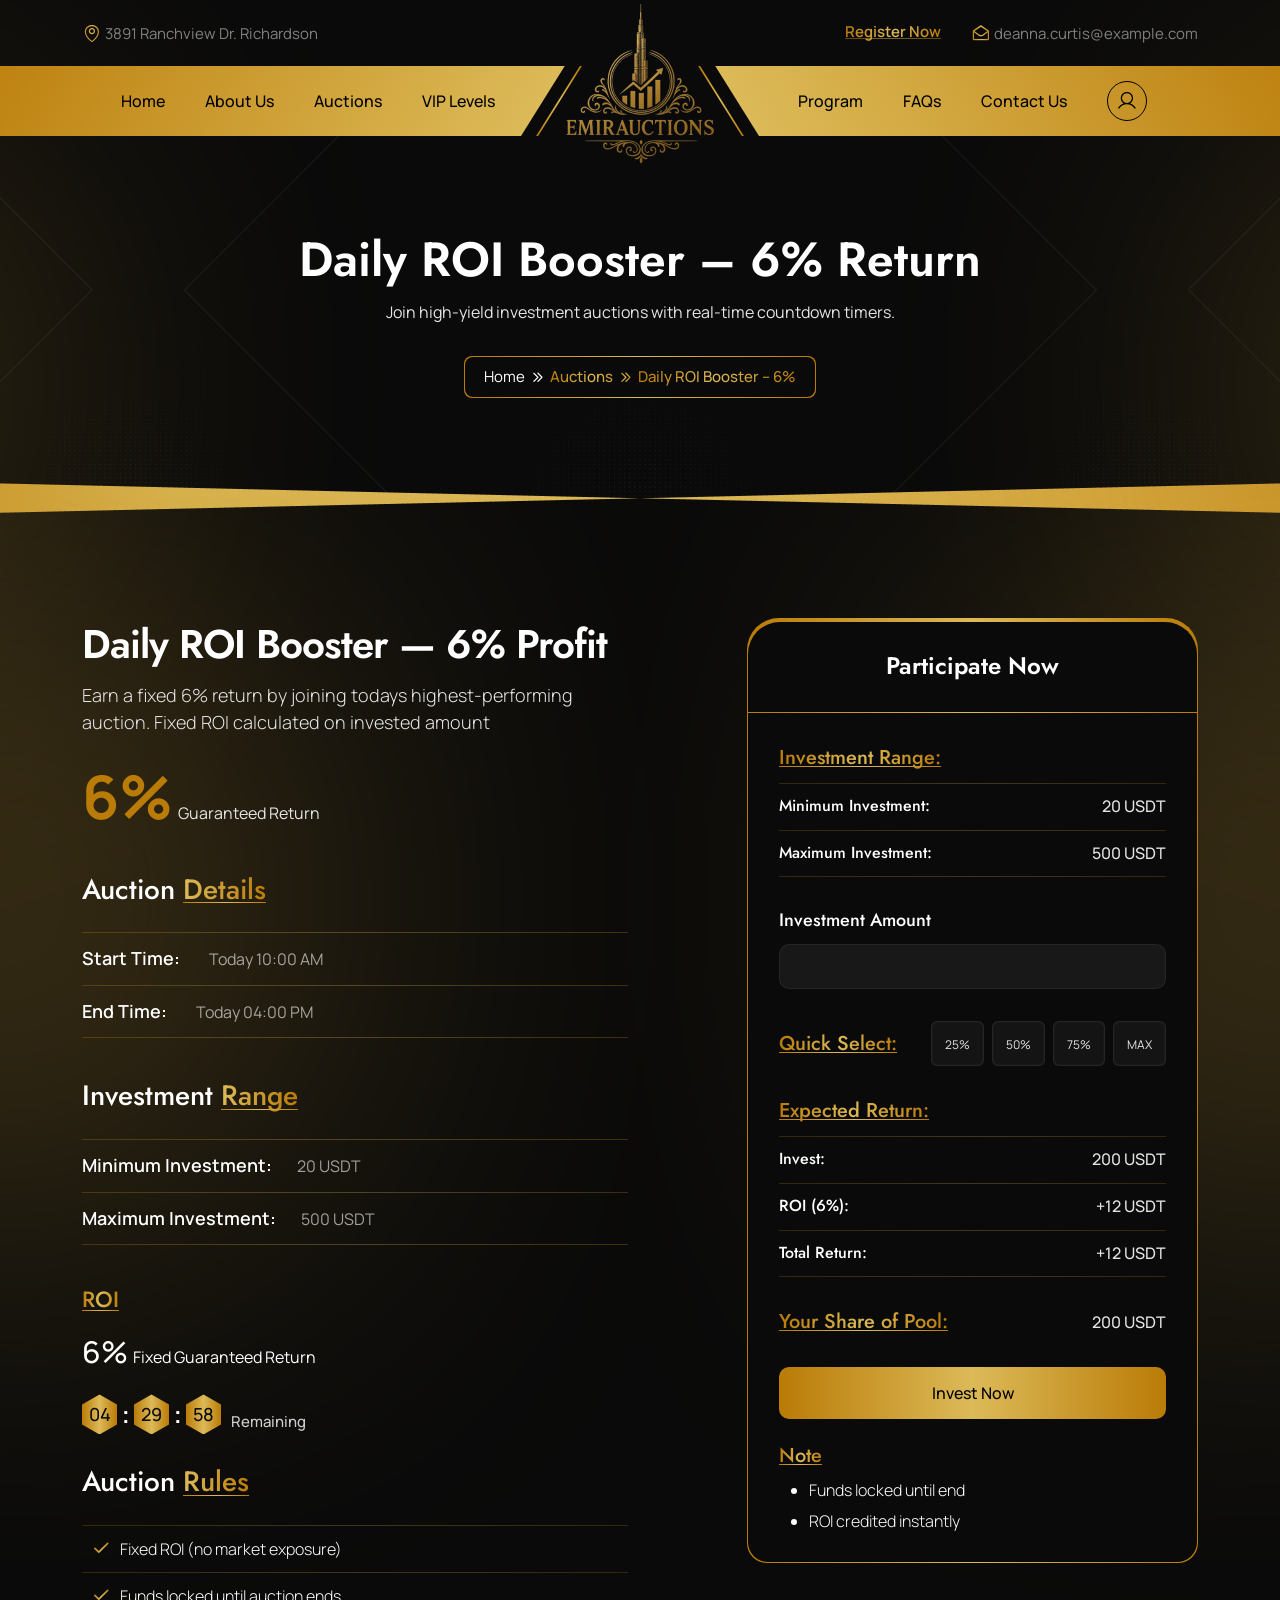
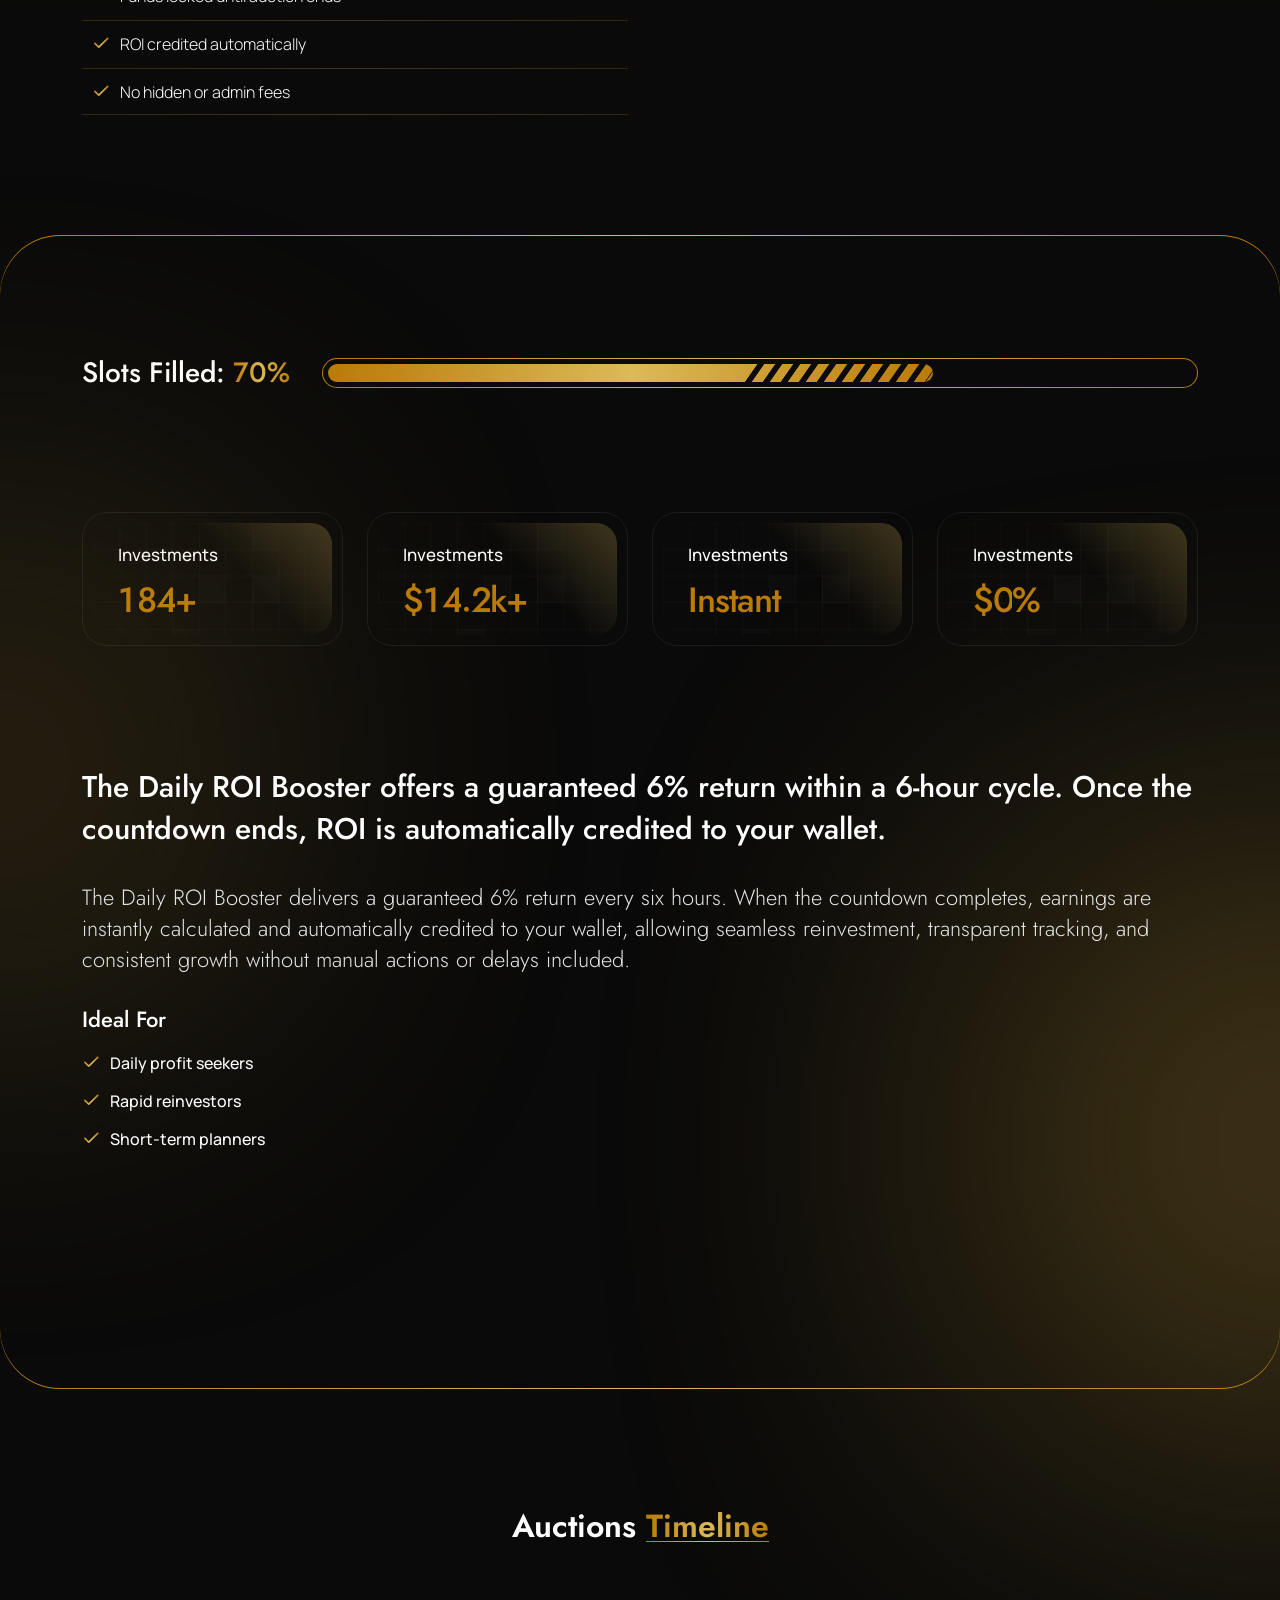
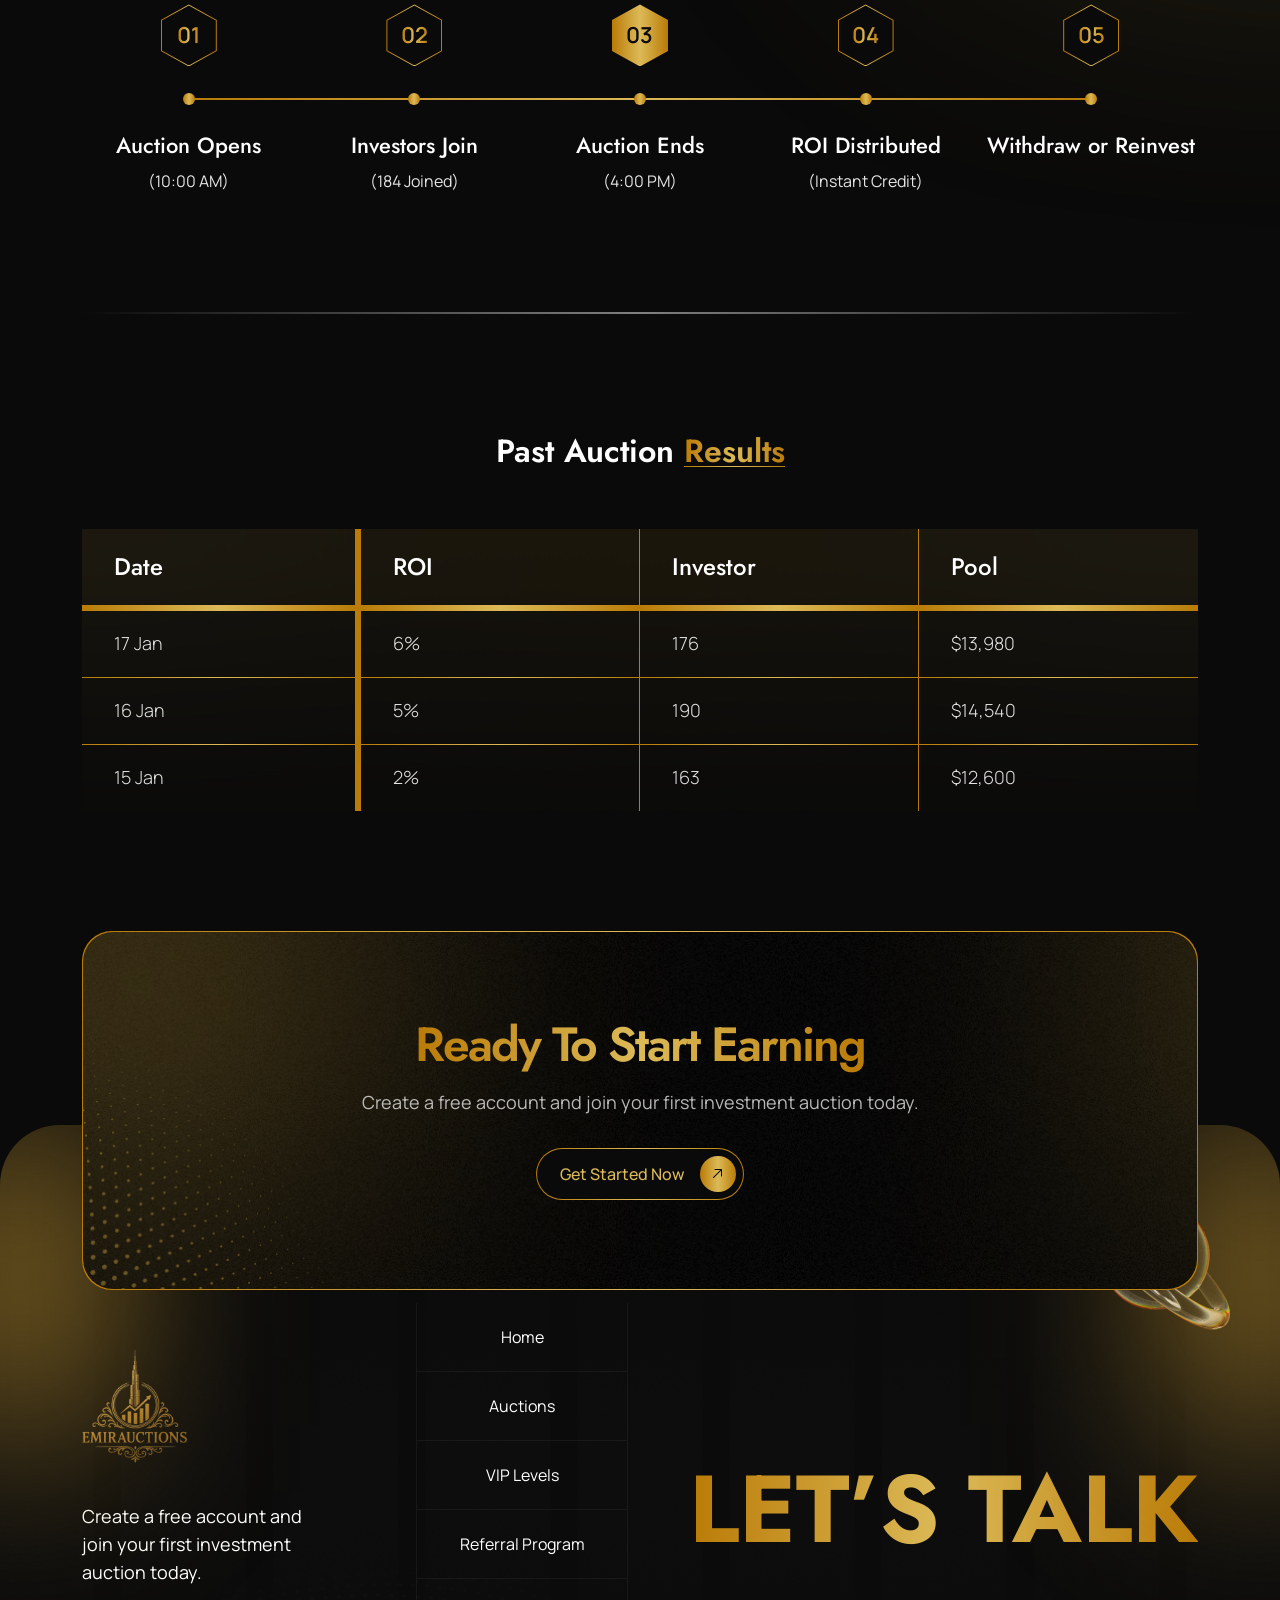
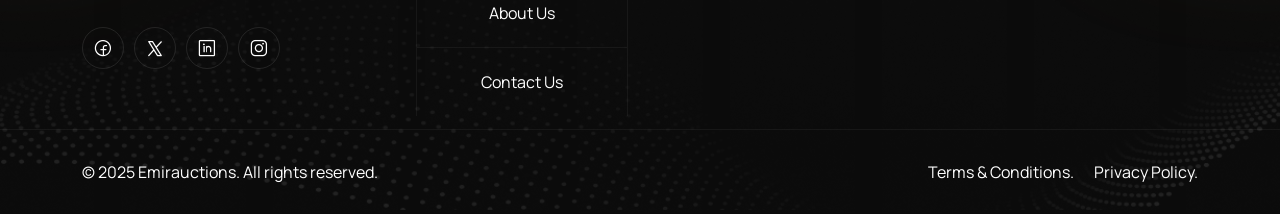
==== auction-details.html @ e7db9aea "update" ====
<!DOCTYPE html>
<html lang="en">
<head>
    <meta charset="UTF-8">
    <meta name="viewport" content="width=device-width, initial-scale=1.0">
    <title>Emirauctions</title>

    <link rel="stylesheet" href="assets/icon/thin/style.css">
    <link rel="stylesheet" href="assets/icon/regular/style.css">
    <link rel="stylesheet" href="assets/icon/bold/style.css">
    <link rel="stylesheet" href="assets/icon/fill/style.css">
    <link rel="stylesheet" href="assets/css/jquery.bxslider.min.css">
    <link rel="stylesheet" href="assets/css/odometer.css">
    <link rel="stylesheet" href="assets/css/bootstrap.min.css">
    <link rel="stylesheet" href="assets/css/style.css">
</head>
<body>
    <header class="header">
        <div class="header--top">
            <div class="container">
                <div class="header--top--content">
                    <div class="header--top--content--left">
                        <p><i class="ph ph-map-pin"></i> 3891 Ranchview Dr. Richardson</p>
                    </div>
                    <div class="header--top--content--right">
                        <p><a href="#">Register Now</a></p>
                        <p><i class="ph ph-envelope-simple-open"></i> deanna.curtis@example.com</p>
                    </div>
                </div>
            </div>
        </div>
        <div class="header--bottom">
            <div class="container">
                <div class="row d-lg-none">
                    <div class="col-4">
                        <div class="header--bottom--left-menu">
                            <div class="header--bottom--menu--item">
                                <a role="button" class="mobile-menu-btn user-btn"><i class="ph ph-list"></i></a>
                            </div>
                        </div>
                        <div class="header--bottom--menu-sm">
                            <div class="header--bottom--menu-sm--logo">
                                <a href="index.html"><img src="assets/images/logo.png" alt="logo"></a>
                            </div>
                            <button class="header--bottom--menu-sm--close"><i class="ph ph-x"></i></button>
                            <ul>
                                <li class="header--bottom--menu-sm--item"><a href="#">Home</a></li>
                                <li class="header--bottom--menu-sm--item"><a href="#">About Us</a></li>
                                <li class="header--bottom--menu-sm--item"><a href="auction.html">Auctions</a></li>
                                <li class="header--bottom--menu-sm--item"><a href="#">VIP Levels</a></li>
                                <li class="header--bottom--menu-sm--item"><a href="#">Program</a></li>
                                <li class="header--bottom--menu-sm--item"><a href="#">FAQs</a></li>
                                <li class="header--bottom--menu-sm--item"><a href="#">Contact Us</a></li>
                            </ul>
                        </div>
                    </div>
                    <div class="col-4">
                        <div class="logo">
                            <a href="#"><img src="assets/images/logo.png" alt="Logo"></a>
                        </div>
                    </div>
                    <div class="col-4">
                        <div class="header--bottom--right-menu">
                            <div class="header--bottom--menu--item">
                                <a href="#" class="user-btn"><i class="ph ph-user"></i></a>
                            </div>
                        </div>
                    </div>
                </div>
                <div class="row g-4 d-lg-flex d-none">
                    <div class="col-lg-5">
                        <div class="header--bottom--left-menu">
                            <ul class="header--bottom--menu">
                                <li class="header--bottom--menu--item"><a href="#">Home</a></li>
                                <li class="header--bottom--menu--item"><a href="#">About Us</a></li>
                                <li class="header--bottom--menu--item"><a href="auction.html">Auctions</a></li>
                                <li class="header--bottom--menu--item"><a href="#">VIP Levels</a></li>
                            </ul>
                        </div>
                    </div>
                    <div class="col-lg-2">
                        <div class="logo">
                            <a href="#"><img src="assets/images/logo.png" alt="Logo"></a>
                        </div>
                    </div>
                    <div class="col-lg-5">
                        <div class="header--bottom--right-menu">
                            <ul class="header--bottom--menu">
                                <li class="header--bottom--menu--item"><a href="#">Program</a></li>
                                <li class="header--bottom--menu--item"><a href="#">FAQs</a></li>
                                <li class="header--bottom--menu--item"><a href="#">Contact Us</a></li>
                                <li class="header--bottom--menu--item"><a href="#" class="user-btn"><i class="ph ph-user"></i></a></li>
                            </ul>
                        </div>
                    </div>
                </div>
            </div>
        </div>
    </header>

    <main>
        <div class="breadcrumb">
            <div class="breadcrumb--bg bg-img" data-bg="assets/images/breadcrumb-bg.png"></div>
            <div class="breadcrumb--vector bg-img" data-bg="assets/images/breadcrumb-vector.png"></div>
            <div class="container">
                <div class="breadcrumb--content">
                    <h2 class="breadcrumb--title">Daily ROI Booster – 6% Return</h2>
                    <p class="breadcrumb--desc">Join high-yield investment auctions with real-time countdown timers.</p>
                    <ul class="breadcrumb--list">
                        <li>Home</li>
                        <li>Auctions</li>
                        <li>Daily ROI Booster – 6%</li>
                    </ul>
                </div>
            </div>
        </div>

        <div class="auction-details py-120">
            <div class="container">
                <div class="row gy-5 justify-content-between">
                    <div class="col-md-6">
                        <div class="auction-details--txt">
                            <h2 class="auction-details--title">Daily ROI Booster — 6% Profit</h2>
                            <p class="auction-details--desc">Earn a fixed 6% return by joining todays highest-performing auction. Fixed ROI calculated on invested amount</p>
                            <h3 class="auction-details--return">6%<span>Guaranteed Return</span></h3>
                            <ul class="auction-details--list">
                                <li class="auction-details--list--title">Auction <span>Details</span></li>
                                <li class="auction-details--list--item">Start Time: <span>Today 10:00 AM</span></li>
                                <li class="auction-details--list--item">End Time: <span>Today 04:00 PM</span></li>
                            </ul>
                            <ul class="auction-details--list">
                                <li class="auction-details--list--title">Investment <span>Range</span></li>
                                <li class="auction-details--list--item">Minimum Investment:<span>20 USDT</span></li>
                                <li class="auction-details--list--item">Maximum Investment:<span>500 USDT</span></li>
                            </ul>
                            <h5 class="auction-details--highlight">ROI</h5>
                            <h4 class="auction-details--subtitle">6%<span>Fixed Guaranteed Return</span></h4>
                            <div class="auction--card--body--counter">
                                <span class="auction--card--body--counter--countdown" data-minute="270"></span>
                                <span class="auction--card--body--counter--txt">Remaining</span>
                            </div>
                            <div class="auction-details--rules">
                                <h6 class="auction-details--list--title">Auction <span>Rules</span></h6>
                                <ul class="auction-details--rules--list">
                                    <li><span><i class="ph-bold ph-check"></i></span>Fixed ROI (no market exposure)</li>
                                    <li><span><i class="ph-bold ph-check"></i></span>Funds locked until auction ends</li>
                                    <li><span><i class="ph-bold ph-check"></i></span>ROI credited automatically</li>
                                    <li><span><i class="ph-bold ph-check"></i></span>No hidden or admin fees</li>
                                </ul>
                            </div>
                        </div>
                    </div>
                    <div class="col-xl-5 col-md-6">
                        <div class="auction-details--form">
                            <h3 class="auction-details--form--title">Participate Now</h3>
                            <div class="auction-details--form--body">
                                <div class="auction-details--form--list">
                                    <h4 class="auction-details--form--subtitle">Investment Range:</h4>
                                    <ul>
                                        <li>Minimum Investment:<span>20 USDT</span></li>
                                        <li>Maximum Investment:<span>500 USDT</span></li>
                                    </ul>
                                </div>
                                <label class="auction-details--form--label">Investment Amount</label>
                                <input type="text" id="investmentAmount" class="auction-details--form--input">
                                <div class="auction-details--form--quick-select">
                                    <h4 class="auction-details--form--subtitle">Quick Select:</h4>
                                    <div class="auction-details--form--quick-select--btn-group">
                                        <a role="button" class="auction-details--form--quick-select--btn" data-val="25%">25%</a>
                                        <a role="button" class="auction-details--form--quick-select--btn" data-val="50%">50%</a>
                                        <a role="button" class="auction-details--form--quick-select--btn" data-val="75%">75%</a>
                                        <a role="button" class="auction-details--form--quick-select--btn" data-val="MAX">MAX</a>
                                    </div>
                                </div>
                                <div class="auction-details--form--list">
                                    <h4 class="auction-details--form--subtitle">Expected Return:</h4>
                                    <ul>
                                        <li>Invest:<span>200 USDT</span></li>
                                        <li>ROI (6%):<span>+12 USDT</span></li>
                                        <li>Total Return:<span>+12 USDT</span></li>
                                    </ul>
                                </div>
                                <div class="auction-details--form--your-share">
                                    <h4 class="auction-details--form--subtitle">Your Share of Pool:</h4>
                                    <span>200 USDT</span>
                                </div>
                                <button class="btn btn-primary">Invest Now</button>
                                <div class="auction-details--form--footer">
                                    <h4 class="auction-details--form--subtitle">Note</h4>
                                    <ul class="auction-details--form--footer--list">
                                        <li>Funds locked until end</li>
                                        <li>ROI credited instantly</li>
                                    </ul>
                                </div>
                            </div>
                        </div>
                    </div>
                </div>
            </div>
        </div>

        <div class="auction-information py-120">
            <div class="container">
                <div class="auction-information--slot pb-120">
                    <p class="auction-information--slot--txt">Slots Filled: <span>70%</span></p>
                    <div class="auction-information--slot--progress">
                        <div class="auction-information--slot--progressbar" data-value="70%"></div>
                    </div>
                </div>
            </div>
            <div class="pb-120">
                <div class="container">
                    <div class="row g-4">
                        <div class="col-lg-3 col-sm-6 col-xsm-6">
                            <div class="overview--card overview--card-sm w-100">
                                <div class="overview--card--bg bg-img" data-bg="assets/images/overview-card-bg.png"></div>
                                <p>Investments</p>
                                <h3><span class="odometer" data-count="184">0</span><span class="odometer-suffix"></span>+</h3>
                            </div>
                        </div>
                        <div class="col-lg-3 col-sm-6 col-xsm-6">
                            <div class="overview--card overview--card-sm w-100">
                                <div class="overview--card--bg bg-img" data-bg="assets/images/overview-card-bg.png"></div>
                                <p>Investments</p>
                                <h3>$<span class="odometer" data-count="14200">0</span><span class="odometer-suffix"></span>+</h3>
                            </div>
                        </div>
                        <div class="col-lg-3 col-sm-6 col-xsm-6">
                            <div class="overview--card overview--card-sm w-100">
                                <div class="overview--card--bg bg-img" data-bg="assets/images/overview-card-bg.png"></div>
                                <p>Investments</p>
                                <h3>Instant</h3>
                            </div>
                        </div>
                        <div class="col-lg-3 col-sm-6 col-xsm-6">
                            <div class="overview--card overview--card-sm w-100">
                                <div class="overview--card--bg bg-img" data-bg="assets/images/overview-card-bg.png"></div>
                                <p>Investments</p>
                                <h3>$<span class="odometer" data-count="0">0</span><span class="odometer-suffix"></span>%</h3>
                            </div>
                        </div>
                    </div>
                </div>
            </div>
            <div class="auction-information--content pb-120">
                <div class="container">
                    <h4 class="auction-information--content--title">The Daily ROI Booster offers a guaranteed 6% return within a 6-hour cycle. Once the countdown ends, ROI is automatically credited to your wallet.</h4>
                    <p class="auction-information--content--desc">The Daily ROI Booster delivers a guaranteed 6% return every six hours. When the countdown completes, earnings are instantly calculated and automatically credited to your wallet, allowing seamless reinvestment, transparent tracking, and consistent growth without manual actions or delays included.</p>
                    <h5 class="auction-information--content--subtitle">Ideal For</h5>
                    <ul class="auction-information--content--list">
                        <li><span><i class="ph-bold ph-check"></i></span>Daily profit seekers</li>
                        <li><span><i class="ph-bold ph-check"></i></span>Rapid reinvestors</li>
                        <li><span><i class="ph-bold ph-check"></i></span>Short-term planners</li>
                    </ul>
                </div>
            </div>
        </div>

        <div class="auction-timeline">
            <div class="container">
                <div class="auction-timeline--inner py-120">
                    <h2 class="auction-timeline--title">Auctions <span>Timeline</span></h2>
                    <div class="auction-timeline--grid">
                        <div class="auction-timeline--card">
                            <span class="auction-timeline--card--number"><span>01</span></span>
                            <div class="auction-timeline--card--txt">
                                <h3 class="auction-timeline--card--title">Auction Opens</h3>
                                <p class="auction-timeline--card--info">(10:00 AM)</p>
                            </div>
                        </div>
                        <div class="auction-timeline--card">
                            <span class="auction-timeline--card--number"><span>02</span></span>
                            <div class="auction-timeline--card--txt">
                                <h3 class="auction-timeline--card--title">Investors Join</h3>
                                <p class="auction-timeline--card--info">(184 Joined)</p>
                            </div>
                        </div>
                        <div class="auction-timeline--card active">
                            <span class="auction-timeline--card--number"><span>03</span></span>
                            <div class="auction-timeline--card--txt">
                                <h3 class="auction-timeline--card--title">Auction Ends</h3>
                                <p class="auction-timeline--card--info">(4:00 PM)</p>
                            </div>
                        </div>
                        <div class="auction-timeline--card">
                            <span class="auction-timeline--card--number"><span>04</span></span>
                            <div class="auction-timeline--card--txt">
                                <h3 class="auction-timeline--card--title">ROI Distributed</h3>
                                <p class="auction-timeline--card--info">(Instant Credit)</p>
                            </div>
                        </div>
                        <div class="auction-timeline--card">
                            <span class="auction-timeline--card--number"><span>05</span></span>
                            <div class="auction-timeline--card--txt">
                                <h3 class="auction-timeline--card--title">Withdraw or Reinvest</h3>
                            </div>
                        </div>
                    </div>
                </div>
            </div>
        </div>

        <div class="auction-result py-120">
            <div class="container">
                <h2 class="auction-timeline--title">Past Auction <span>Results</span></h2>
                <div class="auction-result--table">
                    <div class="table-responsive">
                        <table class="table">
                            <thead>
                                <tr>
                                    <th>Date</th>
                                    <th>ROI</th>
                                    <th>Investor</th>
                                    <th>Pool</th>
                                </tr>
                            </thead>
                            <tbody>
                                <tr>
                                    <td>17 Jan</td>
                                    <td>6%</td>
                                    <td>176</td>
                                    <td>$13,980</td>
                                </tr>
                                <tr>
                                    <td>16 Jan</td>
                                    <td>5%</td>
                                    <td>190</td>
                                    <td>$14,540</td>
                                </tr>
                                <tr>
                                    <td>15 Jan</td>
                                    <td>2%</td>
                                    <td>163</td>
                                    <td>$12,600</td>
                                </tr>
                            </tbody>
                        </table>
                    </div>
                </div>
            </div>
        </div>

        <div class="cta">
            <div class="container">
                <div class="cta--inner">
                    <div class="cta--bg bg-img" data-bg="assets/images/cta-bg.png"></div>
                    <h2 class="cta--title">Ready To Start Earning</h2>
                    <p>Create a free account and join your first investment auction today.</p>
                    <a href="#" class="btn btn-secondary">Get Started Now<span class="btn--icon"><i class="ph ph-arrow-up-right"></i></span></a>
                </div>
            </div>
        </div>

        <footer class="footer">
            <div class="footer--bg bg-img" data-bg="assets/images/footer-bg.png"></div>
            <div class="footer--vector"><img src="assets/images/footer-vector.png" alt="image"></div>
            <div class="footer--top">
                <div class="container">
                    <div class="row g-4 align-items-center">
                        <div class="col-lg-6">
                            <div class="footer--content">
                                <div class="footer--content--left">
                                    <div class="footer--content--logo"><img src="assets/images/logo.png" alt="logo"></div>
                                    <p>Create a free account and join your first investment auction today.</p>
                                    <div class="footer--content--social">
                                        <a href="#"><i class="ph ph-facebook-logo"></i></a>
                                        <a href="#"><i class="ph ph-x-logo"></i></a>
                                        <a href="#"><i class="ph ph-linkedin-logo"></i></a>
                                        <a href="#"><i class="ph ph-instagram-logo"></i></a>
                                    </div>
                                </div>
                                <div class="footer--menu">
                                    <ul>
                                        <li><a href="#">Home</a></li>
                                        <li><a href="#">Auctions</a></li>
                                        <li><a href="#">VIP Levels</a></li>
                                        <li><a href="#">Referral Program</a></li>
                                        <li><a href="#">About Us</a></li>
                                        <li><a href="#">Contact Us</a></li>
                                    </ul>
                                </div>
                            </div>
                        </div>
                        <div class="col-lg-6">
                            <h2 class="footer--title"><a href="contact.html">LET’S TALK</a></h2>
                        </div>
                    </div>
                </div>
            </div>
            <div class="footer--bottom">
                <div class="container">
                    <div class="footer--bottom--content">
                        <p>© 2025 Emirauctions. All rights reserved.</p>
                        <p><a href="#">Terms & Conditions.</a><a href="#">Privacy Policy.</a></p>
                    </div>
                </div>
            </div>
        </footer>
    </main>

    <script src="assets/js/jquery-3.7.1.min.js"></script>
    <script src="assets/js/bootstrap.bundle.min.js"></script>
    <script src="assets/js/jquery.bxslider.min.js"></script>
    <script src="assets/js/odometer.min.js"></script>
    <script src="assets/js/main.js"></script>
</body>
</html>
---- assets/icon/thin/style.css ----
@font-face {
  font-family: "Phosphor-Thin";
  src:
    url("./Phosphor-Thin.woff2") format("woff2"),
    url("./Phosphor-Thin.woff") format("woff"),
    url("./Phosphor-Thin.ttf") format("truetype"),
    url("./Phosphor-Thin.svg#Phosphor-Thin") format("svg");
  font-weight: normal;
  font-style: normal;
  font-display: block;
}

.ph-thin {
  /* use !important to prevent issues with browser extensions that change fonts */
  font-family: "Phosphor-Thin" !important;
  speak: never;
  font-style: normal;
  font-weight: normal;
  font-variant: normal;
  text-transform: none;
  line-height: 1;

  /* Enable Ligatures ================ */
  letter-spacing: 0;
  -webkit-font-feature-settings: "liga";
  -moz-font-feature-settings: "liga=1";
  -moz-font-feature-settings: "liga";
  -ms-font-feature-settings: "liga" 1;
  font-feature-settings: "liga";
  -webkit-font-variant-ligatures: discretionary-ligatures;
  font-variant-ligatures: discretionary-ligatures;

  /* Better Font Rendering =========== */
  -webkit-font-smoothing: antialiased;
  -moz-osx-font-smoothing: grayscale;
}

.ph-thin.ph-acorn:before {
  content: "\eb9a";
}
.ph-thin.ph-address-book:before {
  content: "\e6f8";
}
.ph-thin.ph-address-book-tabs:before {
  content: "\ee4e";
}
.ph-thin.ph-air-traffic-control:before {
  content: "\ecd8";
}
.ph-thin.ph-airplane:before {
  content: "\e002";
}
.ph-thin.ph-airplane-in-flight:before {
  content: "\e4fe";
}
.ph-thin.ph-airplane-landing:before {
  content: "\e502";
}
.ph-thin.ph-airplane-takeoff:before {
  content: "\e504";
}
.ph-thin.ph-airplane-taxiing:before {
  content: "\e500";
}
.ph-thin.ph-airplane-tilt:before {
  content: "\e5d6";
}
.ph-thin.ph-airplay:before {
  content: "\e004";
}
.ph-thin.ph-alarm:before {
  content: "\e006";
}
.ph-thin.ph-alien:before {
  content: "\e8a6";
}
.ph-thin.ph-align-bottom:before {
  content: "\e506";
}
.ph-thin.ph-align-bottom-simple:before {
  content: "\eb0c";
}
.ph-thin.ph-align-center-horizontal:before {
  content: "\e50a";
}
.ph-thin.ph-align-center-horizontal-simple:before {
  content: "\eb0e";
}
.ph-thin.ph-align-center-vertical:before {
  content: "\e50c";
}
.ph-thin.ph-align-center-vertical-simple:before {
  content: "\eb10";
}
.ph-thin.ph-align-left:before {
  content: "\e50e";
}
.ph-thin.ph-align-left-simple:before {
  content: "\eaee";
}
.ph-thin.ph-align-right:before {
  content: "\e510";
}
.ph-thin.ph-align-right-simple:before {
  content: "\eb12";
}
.ph-thin.ph-align-top:before {
  content: "\e512";
}
.ph-thin.ph-align-top-simple:before {
  content: "\eb14";
}
.ph-thin.ph-amazon-logo:before {
  content: "\e96c";
}
.ph-thin.ph-ambulance:before {
  content: "\e572";
}
.ph-thin.ph-anchor:before {
  content: "\e514";
}
.ph-thin.ph-anchor-simple:before {
  content: "\e5d8";
}
.ph-thin.ph-android-logo:before {
  content: "\e008";
}
.ph-thin.ph-angle:before {
  content: "\e7bc";
}
.ph-thin.ph-angular-logo:before {
  content: "\eb80";
}
.ph-thin.ph-aperture:before {
  content: "\e00a";
}
.ph-thin.ph-app-store-logo:before {
  content: "\e974";
}
.ph-thin.ph-app-window:before {
  content: "\e5da";
}
.ph-thin.ph-apple-logo:before {
  content: "\e516";
}
.ph-thin.ph-apple-podcasts-logo:before {
  content: "\eb96";
}
.ph-thin.ph-approximate-equals:before {
  content: "\edaa";
}
.ph-thin.ph-archive:before {
  content: "\e00c";
}
.ph-thin.ph-armchair:before {
  content: "\e012";
}
.ph-thin.ph-arrow-arc-left:before {
  content: "\e014";
}
.ph-thin.ph-arrow-arc-right:before {
  content: "\e016";
}
.ph-thin.ph-arrow-bend-double-up-left:before {
  content: "\e03a";
}
.ph-thin.ph-arrow-bend-double-up-right:before {
  content: "\e03c";
}
.ph-thin.ph-arrow-bend-down-left:before {
  content: "\e018";
}
.ph-thin.ph-arrow-bend-down-right:before {
  content: "\e01a";
}
.ph-thin.ph-arrow-bend-left-down:before {
  content: "\e01c";
}
.ph-thin.ph-arrow-bend-left-up:before {
  content: "\e01e";
}
.ph-thin.ph-arrow-bend-right-down:before {
  content: "\e020";
}
.ph-thin.ph-arrow-bend-right-up:before {
  content: "\e022";
}
.ph-thin.ph-arrow-bend-up-left:before {
  content: "\e024";
}
.ph-thin.ph-arrow-bend-up-right:before {
  content: "\e026";
}
.ph-thin.ph-arrow-circle-down:before {
  content: "\e028";
}
.ph-thin.ph-arrow-circle-down-left:before {
  content: "\e02a";
}
.ph-thin.ph-arrow-circle-down-right:before {
  content: "\e02c";
}
.ph-thin.ph-arrow-circle-left:before {
  content: "\e05a";
}
.ph-thin.ph-arrow-circle-right:before {
  content: "\e02e";
}
.ph-thin.ph-arrow-circle-up:before {
  content: "\e030";
}
.ph-thin.ph-arrow-circle-up-left:before {
  content: "\e032";
}
.ph-thin.ph-arrow-circle-up-right:before {
  content: "\e034";
}
.ph-thin.ph-arrow-clockwise:before {
  content: "\e036";
}
.ph-thin.ph-arrow-counter-clockwise:before {
  content: "\e038";
}
.ph-thin.ph-arrow-down:before {
  content: "\e03e";
}
.ph-thin.ph-arrow-down-left:before {
  content: "\e040";
}
.ph-thin.ph-arrow-down-right:before {
  content: "\e042";
}
.ph-thin.ph-arrow-elbow-down-left:before {
  content: "\e044";
}
.ph-thin.ph-arrow-elbow-down-right:before {
  content: "\e046";
}
.ph-thin.ph-arrow-elbow-left:before {
  content: "\e048";
}
.ph-thin.ph-arrow-elbow-left-down:before {
  content: "\e04a";
}
.ph-thin.ph-arrow-elbow-left-up:before {
  content: "\e04c";
}
.ph-thin.ph-arrow-elbow-right:before {
  content: "\e04e";
}
.ph-thin.ph-arrow-elbow-right-down:before {
  content: "\e050";
}
.ph-thin.ph-arrow-elbow-right-up:before {
  content: "\e052";
}
.ph-thin.ph-arrow-elbow-up-left:before {
  content: "\e054";
}
.ph-thin.ph-arrow-elbow-up-right:before {
  content: "\e056";
}
.ph-thin.ph-arrow-fat-down:before {
  content: "\e518";
}
.ph-thin.ph-arrow-fat-left:before {
  content: "\e51a";
}
.ph-thin.ph-arrow-fat-line-down:before {
  content: "\e51c";
}
.ph-thin.ph-arrow-fat-line-left:before {
  content: "\e51e";
}
.ph-thin.ph-arrow-fat-line-right:before {
  content: "\e520";
}
.ph-thin.ph-arrow-fat-line-up:before {
  content: "\e522";
}
.ph-thin.ph-arrow-fat-lines-down:before {
  content: "\e524";
}
.ph-thin.ph-arrow-fat-lines-left:before {
  content: "\e526";
}
.ph-thin.ph-arrow-fat-lines-right:before {
  content: "\e528";
}
.ph-thin.ph-arrow-fat-lines-up:before {
  content: "\e52a";
}
.ph-thin.ph-arrow-fat-right:before {
  content: "\e52c";
}
.ph-thin.ph-arrow-fat-up:before {
  content: "\e52e";
}
.ph-thin.ph-arrow-left:before {
  content: "\e058";
}
.ph-thin.ph-arrow-line-down:before {
  content: "\e05c";
}
.ph-thin.ph-arrow-line-down-left:before {
  content: "\e05e";
}
.ph-thin.ph-arrow-line-down-right:before {
  content: "\e060";
}
.ph-thin.ph-arrow-line-left:before {
  content: "\e062";
}
.ph-thin.ph-arrow-line-right:before {
  content: "\e064";
}
.ph-thin.ph-arrow-line-up:before {
  content: "\e066";
}
.ph-thin.ph-arrow-line-up-left:before {
  content: "\e068";
}
.ph-thin.ph-arrow-line-up-right:before {
  content: "\e06a";
}
.ph-thin.ph-arrow-right:before {
  content: "\e06c";
}
.ph-thin.ph-arrow-square-down:before {
  content: "\e06e";
}
.ph-thin.ph-arrow-square-down-left:before {
  content: "\e070";
}
.ph-thin.ph-arrow-square-down-right:before {
  content: "\e072";
}
.ph-thin.ph-arrow-square-in:before {
  content: "\e5dc";
}
.ph-thin.ph-arrow-square-left:before {
  content: "\e074";
}
.ph-thin.ph-arrow-square-out:before {
  content: "\e5de";
}
.ph-thin.ph-arrow-square-right:before {
  content: "\e076";
}
.ph-thin.ph-arrow-square-up:before {
  content: "\e078";
}
.ph-thin.ph-arrow-square-up-left:before {
  content: "\e07a";
}
.ph-thin.ph-arrow-square-up-right:before {
  content: "\e07c";
}
.ph-thin.ph-arrow-u-down-left:before {
  content: "\e07e";
}
.ph-thin.ph-arrow-u-down-right:before {
  content: "\e080";
}
.ph-thin.ph-arrow-u-left-down:before {
  content: "\e082";
}
.ph-thin.ph-arrow-u-left-up:before {
  content: "\e084";
}
.ph-thin.ph-arrow-u-right-down:before {
  content: "\e086";
}
.ph-thin.ph-arrow-u-right-up:before {
  content: "\e088";
}
.ph-thin.ph-arrow-u-up-left:before {
  content: "\e08a";
}
.ph-thin.ph-arrow-u-up-right:before {
  content: "\e08c";
}
.ph-thin.ph-arrow-up:before {
  content: "\e08e";
}
.ph-thin.ph-arrow-up-left:before {
  content: "\e090";
}
.ph-thin.ph-arrow-up-right:before {
  content: "\e092";
}
.ph-thin.ph-arrows-clockwise:before {
  content: "\e094";
}
.ph-thin.ph-arrows-counter-clockwise:before {
  content: "\e096";
}
.ph-thin.ph-arrows-down-up:before {
  content: "\e098";
}
.ph-thin.ph-arrows-horizontal:before {
  content: "\eb06";
}
.ph-thin.ph-arrows-in:before {
  content: "\e09a";
}
.ph-thin.ph-arrows-in-cardinal:before {
  content: "\e09c";
}
.ph-thin.ph-arrows-in-line-horizontal:before {
  content: "\e530";
}
.ph-thin.ph-arrows-in-line-vertical:before {
  content: "\e532";
}
.ph-thin.ph-arrows-in-simple:before {
  content: "\e09e";
}
.ph-thin.ph-arrows-left-right:before {
  content: "\e0a0";
}
.ph-thin.ph-arrows-merge:before {
  content: "\ed3e";
}
.ph-thin.ph-arrows-out:before {
  content: "\e0a2";
}
.ph-thin.ph-arrows-out-cardinal:before {
  content: "\e0a4";
}
.ph-thin.ph-arrows-out-line-horizontal:before {
  content: "\e534";
}
.ph-thin.ph-arrows-out-line-vertical:before {
  content: "\e536";
}
.ph-thin.ph-arrows-out-simple:before {
  content: "\e0a6";
}
.ph-thin.ph-arrows-split:before {
  content: "\ed3c";
}
.ph-thin.ph-arrows-vertical:before {
  content: "\eb04";
}
.ph-thin.ph-article:before {
  content: "\e0a8";
}
.ph-thin.ph-article-medium:before {
  content: "\e5e0";
}
.ph-thin.ph-article-ny-times:before {
  content: "\e5e2";
}
.ph-thin.ph-asclepius:before {
  content: "\ee34";
}
.ph-thin.ph-caduceus:before {
  content: "\ee34";
}
.ph-thin.ph-asterisk:before {
  content: "\e0aa";
}
.ph-thin.ph-asterisk-simple:before {
  content: "\e832";
}
.ph-thin.ph-at:before {
  content: "\e0ac";
}
.ph-thin.ph-atom:before {
  content: "\e5e4";
}
.ph-thin.ph-avocado:before {
  content: "\ee04";
}
.ph-thin.ph-axe:before {
  content: "\e9fc";
}
.ph-thin.ph-baby:before {
  content: "\e774";
}
.ph-thin.ph-baby-carriage:before {
  content: "\e818";
}
.ph-thin.ph-backpack:before {
  content: "\e922";
}
.ph-thin.ph-backspace:before {
  content: "\e0ae";
}
.ph-thin.ph-bag:before {
  content: "\e0b0";
}
.ph-thin.ph-bag-simple:before {
  content: "\e5e6";
}
.ph-thin.ph-balloon:before {
  content: "\e76c";
}
.ph-thin.ph-bandaids:before {
  content: "\e0b2";
}
.ph-thin.ph-bank:before {
  content: "\e0b4";
}
.ph-thin.ph-barbell:before {
  content: "\e0b6";
}
.ph-thin.ph-barcode:before {
  content: "\e0b8";
}
.ph-thin.ph-barn:before {
  content: "\ec72";
}
.ph-thin.ph-barricade:before {
  content: "\e948";
}
.ph-thin.ph-baseball:before {
  content: "\e71a";
}
.ph-thin.ph-baseball-cap:before {
  content: "\ea28";
}
.ph-thin.ph-baseball-helmet:before {
  content: "\ee4a";
}
.ph-thin.ph-basket:before {
  content: "\e964";
}
.ph-thin.ph-basketball:before {
  content: "\e724";
}
.ph-thin.ph-bathtub:before {
  content: "\e81e";
}
.ph-thin.ph-battery-charging:before {
  content: "\e0ba";
}
.ph-thin.ph-battery-charging-vertical:before {
  content: "\e0bc";
}
.ph-thin.ph-battery-empty:before {
  content: "\e0be";
}
.ph-thin.ph-battery-full:before {
  content: "\e0c0";
}
.ph-thin.ph-battery-high:before {
  content: "\e0c2";
}
.ph-thin.ph-battery-low:before {
  content: "\e0c4";
}
.ph-thin.ph-battery-medium:before {
  content: "\e0c6";
}
.ph-thin.ph-battery-plus:before {
  content: "\e808";
}
.ph-thin.ph-battery-plus-vertical:before {
  content: "\ec50";
}
.ph-thin.ph-battery-vertical-empty:before {
  content: "\e7c6";
}
.ph-thin.ph-battery-vertical-full:before {
  content: "\e7c4";
}
.ph-thin.ph-battery-vertical-high:before {
  content: "\e7c2";
}
.ph-thin.ph-battery-vertical-low:before {
  content: "\e7be";
}
.ph-thin.ph-battery-vertical-medium:before {
  content: "\e7c0";
}
.ph-thin.ph-battery-warning:before {
  content: "\e0c8";
}
.ph-thin.ph-battery-warning-vertical:before {
  content: "\e0ca";
}
.ph-thin.ph-beach-ball:before {
  content: "\ed24";
}
.ph-thin.ph-beanie:before {
  content: "\ea2a";
}
.ph-thin.ph-bed:before {
  content: "\e0cc";
}
.ph-thin.ph-beer-bottle:before {
  content: "\e7b0";
}
.ph-thin.ph-beer-stein:before {
  content: "\eb62";
}
.ph-thin.ph-behance-logo:before {
  content: "\e7f4";
}
.ph-thin.ph-bell:before {
  content: "\e0ce";
}
.ph-thin.ph-bell-ringing:before {
  content: "\e5e8";
}
.ph-thin.ph-bell-simple:before {
  content: "\e0d0";
}
.ph-thin.ph-bell-simple-ringing:before {
  content: "\e5ea";
}
.ph-thin.ph-bell-simple-slash:before {
  content: "\e0d2";
}
.ph-thin.ph-bell-simple-z:before {
  content: "\e5ec";
}
.ph-thin.ph-bell-slash:before {
  content: "\e0d4";
}
.ph-thin.ph-bell-z:before {
  content: "\e5ee";
}
.ph-thin.ph-belt:before {
  content: "\ea2c";
}
.ph-thin.ph-bezier-curve:before {
  content: "\eb00";
}
.ph-thin.ph-bicycle:before {
  content: "\e0d6";
}
.ph-thin.ph-binary:before {
  content: "\ee60";
}
.ph-thin.ph-binoculars:before {
  content: "\ea64";
}
.ph-thin.ph-biohazard:before {
  content: "\e9e0";
}
.ph-thin.ph-bird:before {
  content: "\e72c";
}
.ph-thin.ph-blueprint:before {
  content: "\eda0";
}
.ph-thin.ph-bluetooth:before {
  content: "\e0da";
}
.ph-thin.ph-bluetooth-connected:before {
  content: "\e0dc";
}
.ph-thin.ph-bluetooth-slash:before {
  content: "\e0de";
}
.ph-thin.ph-bluetooth-x:before {
  content: "\e0e0";
}
.ph-thin.ph-boat:before {
  content: "\e786";
}
.ph-thin.ph-bomb:before {
  content: "\ee0a";
}
.ph-thin.ph-bone:before {
  content: "\e7f2";
}
.ph-thin.ph-book:before {
  content: "\e0e2";
}
.ph-thin.ph-book-bookmark:before {
  content: "\e0e4";
}
.ph-thin.ph-book-open:before {
  content: "\e0e6";
}
.ph-thin.ph-book-open-text:before {
  content: "\e8f2";
}
.ph-thin.ph-book-open-user:before {
  content: "\ede0";
}
.ph-thin.ph-bookmark:before {
  content: "\e0e8";
}
.ph-thin.ph-bookmark-simple:before {
  content: "\e0ea";
}
.ph-thin.ph-bookmarks:before {
  content: "\e0ec";
}
.ph-thin.ph-bookmarks-simple:before {
  content: "\e5f0";
}
.ph-thin.ph-books:before {
  content: "\e758";
}
.ph-thin.ph-boot:before {
  content: "\ecca";
}
.ph-thin.ph-boules:before {
  content: "\e722";
}
.ph-thin.ph-bounding-box:before {
  content: "\e6ce";
}
.ph-thin.ph-bowl-food:before {
  content: "\eaa4";
}
.ph-thin.ph-bowl-steam:before {
  content: "\e8e4";
}
.ph-thin.ph-bowling-ball:before {
  content: "\ea34";
}
.ph-thin.ph-box-arrow-down:before {
  content: "\e00e";
}
.ph-thin.ph-archive-box:before {
  content: "\e00e";
}
.ph-thin.ph-box-arrow-up:before {
  content: "\ee54";
}
.ph-thin.ph-boxing-glove:before {
  content: "\ea36";
}
.ph-thin.ph-brackets-angle:before {
  content: "\e862";
}
.ph-thin.ph-brackets-curly:before {
  content: "\e860";
}
.ph-thin.ph-brackets-round:before {
  content: "\e864";
}
.ph-thin.ph-brackets-square:before {
  content: "\e85e";
}
.ph-thin.ph-brain:before {
  content: "\e74e";
}
.ph-thin.ph-brandy:before {
  content: "\e6b4";
}
.ph-thin.ph-bread:before {
  content: "\e81c";
}
.ph-thin.ph-bridge:before {
  content: "\ea68";
}
.ph-thin.ph-briefcase:before {
  content: "\e0ee";
}
.ph-thin.ph-briefcase-metal:before {
  content: "\e5f2";
}
.ph-thin.ph-broadcast:before {
  content: "\e0f2";
}
.ph-thin.ph-broom:before {
  content: "\ec54";
}
.ph-thin.ph-browser:before {
  content: "\e0f4";
}
.ph-thin.ph-browsers:before {
  content: "\e0f6";
}
.ph-thin.ph-bug:before {
  content: "\e5f4";
}
.ph-thin.ph-bug-beetle:before {
  content: "\e5f6";
}
.ph-thin.ph-bug-droid:before {
  content: "\e5f8";
}
.ph-thin.ph-building:before {
  content: "\e100";
}
.ph-thin.ph-building-apartment:before {
  content: "\e0fe";
}
.ph-thin.ph-building-office:before {
  content: "\e0ff";
}
.ph-thin.ph-buildings:before {
  content: "\e102";
}
.ph-thin.ph-bulldozer:before {
  content: "\ec6c";
}
.ph-thin.ph-bus:before {
  content: "\e106";
}
.ph-thin.ph-butterfly:before {
  content: "\ea6e";
}
.ph-thin.ph-cable-car:before {
  content: "\e49c";
}
.ph-thin.ph-cactus:before {
  content: "\e918";
}
.ph-thin.ph-cake:before {
  content: "\e780";
}
.ph-thin.ph-calculator:before {
  content: "\e538";
}
.ph-thin.ph-calendar:before {
  content: "\e108";
}
.ph-thin.ph-calendar-blank:before {
  content: "\e10a";
}
.ph-thin.ph-calendar-check:before {
  content: "\e712";
}
.ph-thin.ph-calendar-dot:before {
  content: "\e7b2";
}
.ph-thin.ph-calendar-dots:before {
  content: "\e7b4";
}
.ph-thin.ph-calendar-heart:before {
  content: "\e8b0";
}
.ph-thin.ph-calendar-minus:before {
  content: "\ea14";
}
.ph-thin.ph-calendar-plus:before {
  content: "\e714";
}
.ph-thin.ph-calendar-slash:before {
  content: "\ea12";
}
.ph-thin.ph-calendar-star:before {
  content: "\e8b2";
}
.ph-thin.ph-calendar-x:before {
  content: "\e10c";
}
.ph-thin.ph-call-bell:before {
  content: "\e7de";
}
.ph-thin.ph-camera:before {
  content: "\e10e";
}
.ph-thin.ph-camera-plus:before {
  content: "\ec58";
}
.ph-thin.ph-camera-rotate:before {
  content: "\e7a4";
}
.ph-thin.ph-camera-slash:before {
  content: "\e110";
}
.ph-thin.ph-campfire:before {
  content: "\e9d8";
}
.ph-thin.ph-car:before {
  content: "\e112";
}
.ph-thin.ph-car-battery:before {
  content: "\ee30";
}
.ph-thin.ph-car-profile:before {
  content: "\e8cc";
}
.ph-thin.ph-car-simple:before {
  content: "\e114";
}
.ph-thin.ph-cardholder:before {
  content: "\e5fa";
}
.ph-thin.ph-cards:before {
  content: "\e0f8";
}
.ph-thin.ph-cards-three:before {
  content: "\ee50";
}
.ph-thin.ph-caret-circle-double-down:before {
  content: "\e116";
}
.ph-thin.ph-caret-circle-double-left:before {
  content: "\e118";
}
.ph-thin.ph-caret-circle-double-right:before {
  content: "\e11a";
}
.ph-thin.ph-caret-circle-double-up:before {
  content: "\e11c";
}
.ph-thin.ph-caret-circle-down:before {
  content: "\e11e";
}
.ph-thin.ph-caret-circle-left:before {
  content: "\e120";
}
.ph-thin.ph-caret-circle-right:before {
  content: "\e122";
}
.ph-thin.ph-caret-circle-up:before {
  content: "\e124";
}
.ph-thin.ph-caret-circle-up-down:before {
  content: "\e13e";
}
.ph-thin.ph-caret-double-down:before {
  content: "\e126";
}
.ph-thin.ph-caret-double-left:before {
  content: "\e128";
}
.ph-thin.ph-caret-double-right:before {
  content: "\e12a";
}
.ph-thin.ph-caret-double-up:before {
  content: "\e12c";
}
.ph-thin.ph-caret-down:before {
  content: "\e136";
}
.ph-thin.ph-caret-left:before {
  content: "\e138";
}
.ph-thin.ph-caret-line-down:before {
  content: "\e134";
}
.ph-thin.ph-caret-line-left:before {
  content: "\e132";
}
.ph-thin.ph-caret-line-right:before {
  content: "\e130";
}
.ph-thin.ph-caret-line-up:before {
  content: "\e12e";
}
.ph-thin.ph-caret-right:before {
  content: "\e13a";
}
.ph-thin.ph-caret-up:before {
  content: "\e13c";
}
.ph-thin.ph-caret-up-down:before {
  content: "\e140";
}
.ph-thin.ph-carrot:before {
  content: "\ed38";
}
.ph-thin.ph-cash-register:before {
  content: "\ed80";
}
.ph-thin.ph-cassette-tape:before {
  content: "\ed2e";
}
.ph-thin.ph-castle-turret:before {
  content: "\e9d0";
}
.ph-thin.ph-cat:before {
  content: "\e748";
}
.ph-thin.ph-cell-signal-full:before {
  content: "\e142";
}
.ph-thin.ph-cell-signal-high:before {
  content: "\e144";
}
.ph-thin.ph-cell-signal-low:before {
  content: "\e146";
}
.ph-thin.ph-cell-signal-medium:before {
  content: "\e148";
}
.ph-thin.ph-cell-signal-none:before {
  content: "\e14a";
}
.ph-thin.ph-cell-signal-slash:before {
  content: "\e14c";
}
.ph-thin.ph-cell-signal-x:before {
  content: "\e14e";
}
.ph-thin.ph-cell-tower:before {
  content: "\ebaa";
}
.ph-thin.ph-certificate:before {
  content: "\e766";
}
.ph-thin.ph-chair:before {
  content: "\e950";
}
.ph-thin.ph-chalkboard:before {
  content: "\e5fc";
}
.ph-thin.ph-chalkboard-simple:before {
  content: "\e5fe";
}
.ph-thin.ph-chalkboard-teacher:before {
  content: "\e600";
}
.ph-thin.ph-champagne:before {
  content: "\eaca";
}
.ph-thin.ph-charging-station:before {
  content: "\e8d0";
}
.ph-thin.ph-chart-bar:before {
  content: "\e150";
}
.ph-thin.ph-chart-bar-horizontal:before {
  content: "\e152";
}
.ph-thin.ph-chart-donut:before {
  content: "\eaa6";
}
.ph-thin.ph-chart-line:before {
  content: "\e154";
}
.ph-thin.ph-chart-line-down:before {
  content: "\e8b6";
}
.ph-thin.ph-chart-line-up:before {
  content: "\e156";
}
.ph-thin.ph-chart-pie:before {
  content: "\e158";
}
.ph-thin.ph-chart-pie-slice:before {
  content: "\e15a";
}
.ph-thin.ph-chart-polar:before {
  content: "\eaa8";
}
.ph-thin.ph-chart-scatter:before {
  content: "\eaac";
}
.ph-thin.ph-chat:before {
  content: "\e15c";
}
.ph-thin.ph-chat-centered:before {
  content: "\e160";
}
.ph-thin.ph-chat-centered-dots:before {
  content: "\e164";
}
.ph-thin.ph-chat-centered-slash:before {
  content: "\e162";
}
.ph-thin.ph-chat-centered-text:before {
  content: "\e166";
}
.ph-thin.ph-chat-circle:before {
  content: "\e168";
}
.ph-thin.ph-chat-circle-dots:before {
  content: "\e16c";
}
.ph-thin.ph-chat-circle-slash:before {
  content: "\e16a";
}
.ph-thin.ph-chat-circle-text:before {
  content: "\e16e";
}
.ph-thin.ph-chat-dots:before {
  content: "\e170";
}
.ph-thin.ph-chat-slash:before {
  content: "\e15e";
}
.ph-thin.ph-chat-teardrop:before {
  content: "\e172";
}
.ph-thin.ph-chat-teardrop-dots:before {
  content: "\e176";
}
.ph-thin.ph-chat-teardrop-slash:before {
  content: "\e174";
}
.ph-thin.ph-chat-teardrop-text:before {
  content: "\e178";
}
.ph-thin.ph-chat-text:before {
  content: "\e17a";
}
.ph-thin.ph-chats:before {
  content: "\e17c";
}
.ph-thin.ph-chats-circle:before {
  content: "\e17e";
}
.ph-thin.ph-chats-teardrop:before {
  content: "\e180";
}
.ph-thin.ph-check:before {
  content: "\e182";
}
.ph-thin.ph-check-circle:before {
  content: "\e184";
}
.ph-thin.ph-check-fat:before {
  content: "\eba6";
}
.ph-thin.ph-check-square:before {
  content: "\e186";
}
.ph-thin.ph-check-square-offset:before {
  content: "\e188";
}
.ph-thin.ph-checkerboard:before {
  content: "\e8c4";
}
.ph-thin.ph-checks:before {
  content: "\e53a";
}
.ph-thin.ph-cheers:before {
  content: "\ea4a";
}
.ph-thin.ph-cheese:before {
  content: "\e9fe";
}
.ph-thin.ph-chef-hat:before {
  content: "\ed8e";
}
.ph-thin.ph-cherries:before {
  content: "\e830";
}
.ph-thin.ph-church:before {
  content: "\ecea";
}
.ph-thin.ph-cigarette:before {
  content: "\ed90";
}
.ph-thin.ph-cigarette-slash:before {
  content: "\ed92";
}
.ph-thin.ph-circle:before {
  content: "\e18a";
}
.ph-thin.ph-circle-dashed:before {
  content: "\e602";
}
.ph-thin.ph-circle-half:before {
  content: "\e18c";
}
.ph-thin.ph-circle-half-tilt:before {
  content: "\e18e";
}
.ph-thin.ph-circle-notch:before {
  content: "\eb44";
}
.ph-thin.ph-circles-four:before {
  content: "\e190";
}
.ph-thin.ph-circles-three:before {
  content: "\e192";
}
.ph-thin.ph-circles-three-plus:before {
  content: "\e194";
}
.ph-thin.ph-circuitry:before {
  content: "\e9c2";
}
.ph-thin.ph-city:before {
  content: "\ea6a";
}
.ph-thin.ph-clipboard:before {
  content: "\e196";
}
.ph-thin.ph-clipboard-text:before {
  content: "\e198";
}
.ph-thin.ph-clock:before {
  content: "\e19a";
}
.ph-thin.ph-clock-afternoon:before {
  content: "\e19c";
}
.ph-thin.ph-clock-clockwise:before {
  content: "\e19e";
}
.ph-thin.ph-clock-countdown:before {
  content: "\ed2c";
}
.ph-thin.ph-clock-counter-clockwise:before {
  content: "\e1a0";
}
.ph-thin.ph-clock-user:before {
  content: "\edec";
}
.ph-thin.ph-closed-captioning:before {
  content: "\e1a4";
}
.ph-thin.ph-cloud:before {
  content: "\e1aa";
}
.ph-thin.ph-cloud-arrow-down:before {
  content: "\e1ac";
}
.ph-thin.ph-cloud-arrow-up:before {
  content: "\e1ae";
}
.ph-thin.ph-cloud-check:before {
  content: "\e1b0";
}
.ph-thin.ph-cloud-fog:before {
  content: "\e53c";
}
.ph-thin.ph-cloud-lightning:before {
  content: "\e1b2";
}
.ph-thin.ph-cloud-moon:before {
  content: "\e53e";
}
.ph-thin.ph-cloud-rain:before {
  content: "\e1b4";
}
.ph-thin.ph-cloud-slash:before {
  content: "\e1b6";
}
.ph-thin.ph-cloud-snow:before {
  content: "\e1b8";
}
.ph-thin.ph-cloud-sun:before {
  content: "\e540";
}
.ph-thin.ph-cloud-warning:before {
  content: "\ea98";
}
.ph-thin.ph-cloud-x:before {
  content: "\ea96";
}
.ph-thin.ph-clover:before {
  content: "\edc8";
}
.ph-thin.ph-club:before {
  content: "\e1ba";
}
.ph-thin.ph-coat-hanger:before {
  content: "\e7fe";
}
.ph-thin.ph-coda-logo:before {
  content: "\e7ce";
}
.ph-thin.ph-code:before {
  content: "\e1bc";
}
.ph-thin.ph-code-block:before {
  content: "\eafe";
}
.ph-thin.ph-code-simple:before {
  content: "\e1be";
}
.ph-thin.ph-codepen-logo:before {
  content: "\e978";
}
.ph-thin.ph-codesandbox-logo:before {
  content: "\ea06";
}
.ph-thin.ph-coffee:before {
  content: "\e1c2";
}
.ph-thin.ph-coffee-bean:before {
  content: "\e1c0";
}
.ph-thin.ph-coin:before {
  content: "\e60e";
}
.ph-thin.ph-coin-vertical:before {
  content: "\eb48";
}
.ph-thin.ph-coins:before {
  content: "\e78e";
}
.ph-thin.ph-columns:before {
  content: "\e546";
}
.ph-thin.ph-columns-plus-left:before {
  content: "\e544";
}
.ph-thin.ph-columns-plus-right:before {
  content: "\e542";
}
.ph-thin.ph-command:before {
  content: "\e1c4";
}
.ph-thin.ph-compass:before {
  content: "\e1c8";
}
.ph-thin.ph-compass-rose:before {
  content: "\e1c6";
}
.ph-thin.ph-compass-tool:before {
  content: "\ea0e";
}
.ph-thin.ph-computer-tower:before {
  content: "\e548";
}
.ph-thin.ph-confetti:before {
  content: "\e81a";
}
.ph-thin.ph-contactless-payment:before {
  content: "\ed42";
}
.ph-thin.ph-control:before {
  content: "\eca6";
}
.ph-thin.ph-cookie:before {
  content: "\e6ca";
}
.ph-thin.ph-cooking-pot:before {
  content: "\e764";
}
.ph-thin.ph-copy:before {
  content: "\e1ca";
}
.ph-thin.ph-copy-simple:before {
  content: "\e1cc";
}
.ph-thin.ph-copyleft:before {
  content: "\e86a";
}
.ph-thin.ph-copyright:before {
  content: "\e54a";
}
.ph-thin.ph-corners-in:before {
  content: "\e1ce";
}
.ph-thin.ph-corners-out:before {
  content: "\e1d0";
}
.ph-thin.ph-couch:before {
  content: "\e7f6";
}
.ph-thin.ph-court-basketball:before {
  content: "\ee36";
}
.ph-thin.ph-cow:before {
  content: "\eabe";
}
.ph-thin.ph-cowboy-hat:before {
  content: "\ed12";
}
.ph-thin.ph-cpu:before {
  content: "\e610";
}
.ph-thin.ph-crane:before {
  content: "\ed48";
}
.ph-thin.ph-crane-tower:before {
  content: "\ed49";
}
.ph-thin.ph-credit-card:before {
  content: "\e1d2";
}
.ph-thin.ph-cricket:before {
  content: "\ee12";
}
.ph-thin.ph-crop:before {
  content: "\e1d4";
}
.ph-thin.ph-cross:before {
  content: "\e8a0";
}
.ph-thin.ph-crosshair:before {
  content: "\e1d6";
}
.ph-thin.ph-crosshair-simple:before {
  content: "\e1d8";
}
.ph-thin.ph-crown:before {
  content: "\e614";
}
.ph-thin.ph-crown-cross:before {
  content: "\ee5e";
}
.ph-thin.ph-crown-simple:before {
  content: "\e616";
}
.ph-thin.ph-cube:before {
  content: "\e1da";
}
.ph-thin.ph-cube-focus:before {
  content: "\ed0a";
}
.ph-thin.ph-cube-transparent:before {
  content: "\ec7c";
}
.ph-thin.ph-currency-btc:before {
  content: "\e618";
}
.ph-thin.ph-currency-circle-dollar:before {
  content: "\e54c";
}
.ph-thin.ph-currency-cny:before {
  content: "\e54e";
}
.ph-thin.ph-currency-dollar:before {
  content: "\e550";
}
.ph-thin.ph-currency-dollar-simple:before {
  content: "\e552";
}
.ph-thin.ph-currency-eth:before {
  content: "\eada";
}
.ph-thin.ph-currency-eur:before {
  content: "\e554";
}
.ph-thin.ph-currency-gbp:before {
  content: "\e556";
}
.ph-thin.ph-currency-inr:before {
  content: "\e558";
}
.ph-thin.ph-currency-jpy:before {
  content: "\e55a";
}
.ph-thin.ph-currency-krw:before {
  content: "\e55c";
}
.ph-thin.ph-currency-kzt:before {
  content: "\ec4c";
}
.ph-thin.ph-currency-ngn:before {
  content: "\eb52";
}
.ph-thin.ph-currency-rub:before {
  content: "\e55e";
}
.ph-thin.ph-cursor:before {
  content: "\e1dc";
}
.ph-thin.ph-cursor-click:before {
  content: "\e7c8";
}
.ph-thin.ph-cursor-text:before {
  content: "\e7d8";
}
.ph-thin.ph-cylinder:before {
  content: "\e8fc";
}
.ph-thin.ph-database:before {
  content: "\e1de";
}
.ph-thin.ph-desk:before {
  content: "\ed16";
}
.ph-thin.ph-desktop:before {
  content: "\e560";
}
.ph-thin.ph-desktop-tower:before {
  content: "\e562";
}
.ph-thin.ph-detective:before {
  content: "\e83e";
}
.ph-thin.ph-dev-to-logo:before {
  content: "\ed0e";
}
.ph-thin.ph-device-mobile:before {
  content: "\e1e0";
}
.ph-thin.ph-device-mobile-camera:before {
  content: "\e1e2";
}
.ph-thin.ph-device-mobile-slash:before {
  content: "\ee46";
}
.ph-thin.ph-device-mobile-speaker:before {
  content: "\e1e4";
}
.ph-thin.ph-device-rotate:before {
  content: "\edf2";
}
.ph-thin.ph-device-tablet:before {
  content: "\e1e6";
}
.ph-thin.ph-device-tablet-camera:before {
  content: "\e1e8";
}
.ph-thin.ph-device-tablet-speaker:before {
  content: "\e1ea";
}
.ph-thin.ph-devices:before {
  content: "\eba4";
}
.ph-thin.ph-diamond:before {
  content: "\e1ec";
}
.ph-thin.ph-diamonds-four:before {
  content: "\e8f4";
}
.ph-thin.ph-dice-five:before {
  content: "\e1ee";
}
.ph-thin.ph-dice-four:before {
  content: "\e1f0";
}
.ph-thin.ph-dice-one:before {
  content: "\e1f2";
}
.ph-thin.ph-dice-six:before {
  content: "\e1f4";
}
.ph-thin.ph-dice-three:before {
  content: "\e1f6";
}
.ph-thin.ph-dice-two:before {
  content: "\e1f8";
}
.ph-thin.ph-disc:before {
  content: "\e564";
}
.ph-thin.ph-disco-ball:before {
  content: "\ed98";
}
.ph-thin.ph-discord-logo:before {
  content: "\e61a";
}
.ph-thin.ph-divide:before {
  content: "\e1fa";
}
.ph-thin.ph-dna:before {
  content: "\e924";
}
.ph-thin.ph-dog:before {
  content: "\e74a";
}
.ph-thin.ph-door:before {
  content: "\e61c";
}
.ph-thin.ph-door-open:before {
  content: "\e7e6";
}
.ph-thin.ph-dot:before {
  content: "\ecde";
}
.ph-thin.ph-dot-outline:before {
  content: "\ece0";
}
.ph-thin.ph-dots-nine:before {
  content: "\e1fc";
}
.ph-thin.ph-dots-six:before {
  content: "\e794";
}
.ph-thin.ph-dots-six-vertical:before {
  content: "\eae2";
}
.ph-thin.ph-dots-three:before {
  content: "\e1fe";
}
.ph-thin.ph-dots-three-circle:before {
  content: "\e200";
}
.ph-thin.ph-dots-three-circle-vertical:before {
  content: "\e202";
}
.ph-thin.ph-dots-three-outline:before {
  content: "\e204";
}
.ph-thin.ph-dots-three-outline-vertical:before {
  content: "\e206";
}
.ph-thin.ph-dots-three-vertical:before {
  content: "\e208";
}
.ph-thin.ph-download:before {
  content: "\e20a";
}
.ph-thin.ph-download-simple:before {
  content: "\e20c";
}
.ph-thin.ph-dress:before {
  content: "\ea7e";
}
.ph-thin.ph-dresser:before {
  content: "\e94e";
}
.ph-thin.ph-dribbble-logo:before {
  content: "\e20e";
}
.ph-thin.ph-drone:before {
  content: "\ed74";
}
.ph-thin.ph-drop:before {
  content: "\e210";
}
.ph-thin.ph-drop-half:before {
  content: "\e566";
}
.ph-thin.ph-drop-half-bottom:before {
  content: "\eb40";
}
.ph-thin.ph-drop-simple:before {
  content: "\ee32";
}
.ph-thin.ph-drop-slash:before {
  content: "\e954";
}
.ph-thin.ph-dropbox-logo:before {
  content: "\e7d0";
}
.ph-thin.ph-ear:before {
  content: "\e70c";
}
.ph-thin.ph-ear-slash:before {
  content: "\e70e";
}
.ph-thin.ph-egg:before {
  content: "\e812";
}
.ph-thin.ph-egg-crack:before {
  content: "\eb64";
}
.ph-thin.ph-eject:before {
  content: "\e212";
}
.ph-thin.ph-eject-simple:before {
  content: "\e6ae";
}
.ph-thin.ph-elevator:before {
  content: "\ecc0";
}
.ph-thin.ph-empty:before {
  content: "\edbc";
}
.ph-thin.ph-engine:before {
  content: "\ea80";
}
.ph-thin.ph-envelope:before {
  content: "\e214";
}
.ph-thin.ph-envelope-open:before {
  content: "\e216";
}
.ph-thin.ph-envelope-simple:before {
  content: "\e218";
}
.ph-thin.ph-envelope-simple-open:before {
  content: "\e21a";
}
.ph-thin.ph-equalizer:before {
  content: "\ebbc";
}
.ph-thin.ph-equals:before {
  content: "\e21c";
}
.ph-thin.ph-eraser:before {
  content: "\e21e";
}
.ph-thin.ph-escalator-down:before {
  content: "\ecba";
}
.ph-thin.ph-escalator-up:before {
  content: "\ecbc";
}
.ph-thin.ph-exam:before {
  content: "\e742";
}
.ph-thin.ph-exclamation-mark:before {
  content: "\ee44";
}
.ph-thin.ph-exclude:before {
  content: "\e882";
}
.ph-thin.ph-exclude-square:before {
  content: "\e880";
}
.ph-thin.ph-export:before {
  content: "\eaf0";
}
.ph-thin.ph-eye:before {
  content: "\e220";
}
.ph-thin.ph-eye-closed:before {
  content: "\e222";
}
.ph-thin.ph-eye-slash:before {
  content: "\e224";
}
.ph-thin.ph-eyedropper:before {
  content: "\e568";
}
.ph-thin.ph-eyedropper-sample:before {
  content: "\eac4";
}
.ph-thin.ph-eyeglasses:before {
  content: "\e7ba";
}
.ph-thin.ph-eyes:before {
  content: "\ee5c";
}
.ph-thin.ph-face-mask:before {
  content: "\e56a";
}
.ph-thin.ph-facebook-logo:before {
  content: "\e226";
}
.ph-thin.ph-factory:before {
  content: "\e760";
}
.ph-thin.ph-faders:before {
  content: "\e228";
}
.ph-thin.ph-faders-horizontal:before {
  content: "\e22a";
}
.ph-thin.ph-fallout-shelter:before {
  content: "\e9de";
}
.ph-thin.ph-fan:before {
  content: "\e9f2";
}
.ph-thin.ph-farm:before {
  content: "\ec70";
}
.ph-thin.ph-fast-forward:before {
  content: "\e6a6";
}
.ph-thin.ph-fast-forward-circle:before {
  content: "\e22c";
}
.ph-thin.ph-feather:before {
  content: "\e9c0";
}
.ph-thin.ph-fediverse-logo:before {
  content: "\ed66";
}
.ph-thin.ph-figma-logo:before {
  content: "\e22e";
}
.ph-thin.ph-file:before {
  content: "\e230";
}
.ph-thin.ph-file-archive:before {
  content: "\eb2a";
}
.ph-thin.ph-file-arrow-down:before {
  content: "\e232";
}
.ph-thin.ph-file-arrow-up:before {
  content: "\e61e";
}
.ph-thin.ph-file-audio:before {
  content: "\ea20";
}
.ph-thin.ph-file-c:before {
  content: "\eb32";
}
.ph-thin.ph-file-c-sharp:before {
  content: "\eb30";
}
.ph-thin.ph-file-cloud:before {
  content: "\e95e";
}
.ph-thin.ph-file-code:before {
  content: "\e914";
}
.ph-thin.ph-file-cpp:before {
  content: "\eb2e";
}
.ph-thin.ph-file-css:before {
  content: "\eb34";
}
.ph-thin.ph-file-csv:before {
  content: "\eb1c";
}
.ph-thin.ph-file-dashed:before {
  content: "\e704";
}
.ph-thin.ph-file-dotted:before {
  content: "\e704";
}
.ph-thin.ph-file-doc:before {
  content: "\eb1e";
}
.ph-thin.ph-file-html:before {
  content: "\eb38";
}
.ph-thin.ph-file-image:before {
  content: "\ea24";
}
.ph-thin.ph-file-ini:before {
  content: "\eb33";
}
.ph-thin.ph-file-jpg:before {
  content: "\eb1a";
}
.ph-thin.ph-file-js:before {
  content: "\eb24";
}
.ph-thin.ph-file-jsx:before {
  content: "\eb3a";
}
.ph-thin.ph-file-lock:before {
  content: "\e95c";
}
.ph-thin.ph-file-magnifying-glass:before {
  content: "\e238";
}
.ph-thin.ph-file-search:before {
  content: "\e238";
}
.ph-thin.ph-file-md:before {
  content: "\ed50";
}
.ph-thin.ph-file-minus:before {
  content: "\e234";
}
.ph-thin.ph-file-pdf:before {
  content: "\e702";
}
.ph-thin.ph-file-plus:before {
  content: "\e236";
}
.ph-thin.ph-file-png:before {
  content: "\eb18";
}
.ph-thin.ph-file-ppt:before {
  content: "\eb20";
}
.ph-thin.ph-file-py:before {
  content: "\eb2c";
}
.ph-thin.ph-file-rs:before {
  content: "\eb28";
}
.ph-thin.ph-file-sql:before {
  content: "\ed4e";
}
.ph-thin.ph-file-svg:before {
  content: "\ed08";
}
.ph-thin.ph-file-text:before {
  content: "\e23a";
}
.ph-thin.ph-file-ts:before {
  content: "\eb26";
}
.ph-thin.ph-file-tsx:before {
  content: "\eb3c";
}
.ph-thin.ph-file-txt:before {
  content: "\eb35";
}
.ph-thin.ph-file-video:before {
  content: "\ea22";
}
.ph-thin.ph-file-vue:before {
  content: "\eb3e";
}
.ph-thin.ph-file-x:before {
  content: "\e23c";
}
.ph-thin.ph-file-xls:before {
  content: "\eb22";
}
.ph-thin.ph-file-zip:before {
  content: "\e958";
}
.ph-thin.ph-files:before {
  content: "\e710";
}
.ph-thin.ph-film-reel:before {
  content: "\e8c0";
}
.ph-thin.ph-film-script:before {
  content: "\eb50";
}
.ph-thin.ph-film-slate:before {
  content: "\e8c2";
}
.ph-thin.ph-film-strip:before {
  content: "\e792";
}
.ph-thin.ph-fingerprint:before {
  content: "\e23e";
}
.ph-thin.ph-fingerprint-simple:before {
  content: "\e240";
}
.ph-thin.ph-finn-the-human:before {
  content: "\e56c";
}
.ph-thin.ph-fire:before {
  content: "\e242";
}
.ph-thin.ph-fire-extinguisher:before {
  content: "\e9e8";
}
.ph-thin.ph-fire-simple:before {
  content: "\e620";
}
.ph-thin.ph-fire-truck:before {
  content: "\e574";
}
.ph-thin.ph-first-aid:before {
  content: "\e56e";
}
.ph-thin.ph-first-aid-kit:before {
  content: "\e570";
}
.ph-thin.ph-fish:before {
  content: "\e728";
}
.ph-thin.ph-fish-simple:before {
  content: "\e72a";
}
.ph-thin.ph-flag:before {
  content: "\e244";
}
.ph-thin.ph-flag-banner:before {
  content: "\e622";
}
.ph-thin.ph-flag-banner-fold:before {
  content: "\ecf2";
}
.ph-thin.ph-flag-checkered:before {
  content: "\ea38";
}
.ph-thin.ph-flag-pennant:before {
  content: "\ecf0";
}
.ph-thin.ph-flame:before {
  content: "\e624";
}
.ph-thin.ph-flashlight:before {
  content: "\e246";
}
.ph-thin.ph-flask:before {
  content: "\e79e";
}
.ph-thin.ph-flip-horizontal:before {
  content: "\ed6a";
}
.ph-thin.ph-flip-vertical:before {
  content: "\ed6c";
}
.ph-thin.ph-floppy-disk:before {
  content: "\e248";
}
.ph-thin.ph-floppy-disk-back:before {
  content: "\eaf4";
}
.ph-thin.ph-flow-arrow:before {
  content: "\e6ec";
}
.ph-thin.ph-flower:before {
  content: "\e75e";
}
.ph-thin.ph-flower-lotus:before {
  content: "\e6cc";
}
.ph-thin.ph-flower-tulip:before {
  content: "\eacc";
}
.ph-thin.ph-flying-saucer:before {
  content: "\eb4a";
}
.ph-thin.ph-folder:before {
  content: "\e24a";
}
.ph-thin.ph-folder-notch:before {
  content: "\e24a";
}
.ph-thin.ph-folder-dashed:before {
  content: "\e8f8";
}
.ph-thin.ph-folder-dotted:before {
  content: "\e8f8";
}
.ph-thin.ph-folder-lock:before {
  content: "\ea3c";
}
.ph-thin.ph-folder-minus:before {
  content: "\e254";
}
.ph-thin.ph-folder-notch-minus:before {
  content: "\e254";
}
.ph-thin.ph-folder-open:before {
  content: "\e256";
}
.ph-thin.ph-folder-notch-open:before {
  content: "\e256";
}
.ph-thin.ph-folder-plus:before {
  content: "\e258";
}
.ph-thin.ph-folder-notch-plus:before {
  content: "\e258";
}
.ph-thin.ph-folder-simple:before {
  content: "\e25a";
}
.ph-thin.ph-folder-simple-dashed:before {
  content: "\ec2a";
}
.ph-thin.ph-folder-simple-dotted:before {
  content: "\ec2a";
}
.ph-thin.ph-folder-simple-lock:before {
  content: "\eb5e";
}
.ph-thin.ph-folder-simple-minus:before {
  content: "\e25c";
}
.ph-thin.ph-folder-simple-plus:before {
  content: "\e25e";
}
.ph-thin.ph-folder-simple-star:before {
  content: "\ec2e";
}
.ph-thin.ph-folder-simple-user:before {
  content: "\eb60";
}
.ph-thin.ph-folder-star:before {
  content: "\ea86";
}
.ph-thin.ph-folder-user:before {
  content: "\eb46";
}
.ph-thin.ph-folders:before {
  content: "\e260";
}
.ph-thin.ph-football:before {
  content: "\e718";
}
.ph-thin.ph-football-helmet:before {
  content: "\ee4c";
}
.ph-thin.ph-footprints:before {
  content: "\ea88";
}
.ph-thin.ph-fork-knife:before {
  content: "\e262";
}
.ph-thin.ph-four-k:before {
  content: "\ea5c";
}
.ph-thin.ph-frame-corners:before {
  content: "\e626";
}
.ph-thin.ph-framer-logo:before {
  content: "\e264";
}
.ph-thin.ph-function:before {
  content: "\ebe4";
}
.ph-thin.ph-funnel:before {
  content: "\e266";
}
.ph-thin.ph-funnel-simple:before {
  content: "\e268";
}
.ph-thin.ph-funnel-simple-x:before {
  content: "\e26a";
}
.ph-thin.ph-funnel-x:before {
  content: "\e26c";
}
.ph-thin.ph-game-controller:before {
  content: "\e26e";
}
.ph-thin.ph-garage:before {
  content: "\ecd6";
}
.ph-thin.ph-gas-can:before {
  content: "\e8ce";
}
.ph-thin.ph-gas-pump:before {
  content: "\e768";
}
.ph-thin.ph-gauge:before {
  content: "\e628";
}
.ph-thin.ph-gavel:before {
  content: "\ea32";
}
.ph-thin.ph-gear:before {
  content: "\e270";
}
.ph-thin.ph-gear-fine:before {
  content: "\e87c";
}
.ph-thin.ph-gear-six:before {
  content: "\e272";
}
.ph-thin.ph-gender-female:before {
  content: "\e6e0";
}
.ph-thin.ph-gender-intersex:before {
  content: "\e6e6";
}
.ph-thin.ph-gender-male:before {
  content: "\e6e2";
}
.ph-thin.ph-gender-neuter:before {
  content: "\e6ea";
}
.ph-thin.ph-gender-nonbinary:before {
  content: "\e6e4";
}
.ph-thin.ph-gender-transgender:before {
  content: "\e6e8";
}
.ph-thin.ph-ghost:before {
  content: "\e62a";
}
.ph-thin.ph-gif:before {
  content: "\e274";
}
.ph-thin.ph-gift:before {
  content: "\e276";
}
.ph-thin.ph-git-branch:before {
  content: "\e278";
}
.ph-thin.ph-git-commit:before {
  content: "\e27a";
}
.ph-thin.ph-git-diff:before {
  content: "\e27c";
}
.ph-thin.ph-git-fork:before {
  content: "\e27e";
}
.ph-thin.ph-git-merge:before {
  content: "\e280";
}
.ph-thin.ph-git-pull-request:before {
  content: "\e282";
}
.ph-thin.ph-github-logo:before {
  content: "\e576";
}
.ph-thin.ph-gitlab-logo:before {
  content: "\e694";
}
.ph-thin.ph-gitlab-logo-simple:before {
  content: "\e696";
}
.ph-thin.ph-globe:before {
  content: "\e288";
}
.ph-thin.ph-globe-hemisphere-east:before {
  content: "\e28a";
}
.ph-thin.ph-globe-hemisphere-west:before {
  content: "\e28c";
}
.ph-thin.ph-globe-simple:before {
  content: "\e28e";
}
.ph-thin.ph-globe-simple-x:before {
  content: "\e284";
}
.ph-thin.ph-globe-stand:before {
  content: "\e290";
}
.ph-thin.ph-globe-x:before {
  content: "\e286";
}
.ph-thin.ph-goggles:before {
  content: "\ecb4";
}
.ph-thin.ph-golf:before {
  content: "\ea3e";
}
.ph-thin.ph-goodreads-logo:before {
  content: "\ed10";
}
.ph-thin.ph-google-cardboard-logo:before {
  content: "\e7b6";
}
.ph-thin.ph-google-chrome-logo:before {
  content: "\e976";
}
.ph-thin.ph-google-drive-logo:before {
  content: "\e8f6";
}
.ph-thin.ph-google-logo:before {
  content: "\e292";
}
.ph-thin.ph-google-photos-logo:before {
  content: "\eb92";
}
.ph-thin.ph-google-play-logo:before {
  content: "\e294";
}
.ph-thin.ph-google-podcasts-logo:before {
  content: "\eb94";
}
.ph-thin.ph-gps:before {
  content: "\edd8";
}
.ph-thin.ph-gps-fix:before {
  content: "\edd6";
}
.ph-thin.ph-gps-slash:before {
  content: "\edd4";
}
.ph-thin.ph-gradient:before {
  content: "\eb42";
}
.ph-thin.ph-graduation-cap:before {
  content: "\e62c";
}
.ph-thin.ph-grains:before {
  content: "\ec68";
}
.ph-thin.ph-grains-slash:before {
  content: "\ec6a";
}
.ph-thin.ph-graph:before {
  content: "\eb58";
}
.ph-thin.ph-graphics-card:before {
  content: "\e612";
}
.ph-thin.ph-greater-than:before {
  content: "\edc4";
}
.ph-thin.ph-greater-than-or-equal:before {
  content: "\eda2";
}
.ph-thin.ph-grid-four:before {
  content: "\e296";
}
.ph-thin.ph-grid-nine:before {
  content: "\ec8c";
}
.ph-thin.ph-guitar:before {
  content: "\ea8a";
}
.ph-thin.ph-hair-dryer:before {
  content: "\ea66";
}
.ph-thin.ph-hamburger:before {
  content: "\e790";
}
.ph-thin.ph-hammer:before {
  content: "\e80e";
}
.ph-thin.ph-hand:before {
  content: "\e298";
}
.ph-thin.ph-hand-arrow-down:before {
  content: "\ea4e";
}
.ph-thin.ph-hand-arrow-up:before {
  content: "\ee5a";
}
.ph-thin.ph-hand-coins:before {
  content: "\ea8c";
}
.ph-thin.ph-hand-deposit:before {
  content: "\ee82";
}
.ph-thin.ph-hand-eye:before {
  content: "\ea4c";
}
.ph-thin.ph-hand-fist:before {
  content: "\e57a";
}
.ph-thin.ph-hand-grabbing:before {
  content: "\e57c";
}
.ph-thin.ph-hand-heart:before {
  content: "\e810";
}
.ph-thin.ph-hand-palm:before {
  content: "\e57e";
}
.ph-thin.ph-hand-peace:before {
  content: "\e7cc";
}
.ph-thin.ph-hand-pointing:before {
  content: "\e29a";
}
.ph-thin.ph-hand-soap:before {
  content: "\e630";
}
.ph-thin.ph-hand-swipe-left:before {
  content: "\ec94";
}
.ph-thin.ph-hand-swipe-right:before {
  content: "\ec92";
}
.ph-thin.ph-hand-tap:before {
  content: "\ec90";
}
.ph-thin.ph-hand-waving:before {
  content: "\e580";
}
.ph-thin.ph-hand-withdraw:before {
  content: "\ee80";
}
.ph-thin.ph-handbag:before {
  content: "\e29c";
}
.ph-thin.ph-handbag-simple:before {
  content: "\e62e";
}
.ph-thin.ph-hands-clapping:before {
  content: "\e6a0";
}
.ph-thin.ph-hands-praying:before {
  content: "\ecc8";
}
.ph-thin.ph-handshake:before {
  content: "\e582";
}
.ph-thin.ph-hard-drive:before {
  content: "\e29e";
}
.ph-thin.ph-hard-drives:before {
  content: "\e2a0";
}
.ph-thin.ph-hard-hat:before {
  content: "\ed46";
}
.ph-thin.ph-hash:before {
  content: "\e2a2";
}
.ph-thin.ph-hash-straight:before {
  content: "\e2a4";
}
.ph-thin.ph-head-circuit:before {
  content: "\e7d4";
}
.ph-thin.ph-headlights:before {
  content: "\e6fe";
}
.ph-thin.ph-headphones:before {
  content: "\e2a6";
}
.ph-thin.ph-headset:before {
  content: "\e584";
}
.ph-thin.ph-heart:before {
  content: "\e2a8";
}
.ph-thin.ph-heart-break:before {
  content: "\ebe8";
}
.ph-thin.ph-heart-half:before {
  content: "\ec48";
}
.ph-thin.ph-heart-straight:before {
  content: "\e2aa";
}
.ph-thin.ph-heart-straight-break:before {
  content: "\eb98";
}
.ph-thin.ph-heartbeat:before {
  content: "\e2ac";
}
.ph-thin.ph-hexagon:before {
  content: "\e2ae";
}
.ph-thin.ph-high-definition:before {
  content: "\ea8e";
}
.ph-thin.ph-high-heel:before {
  content: "\e8e8";
}
.ph-thin.ph-highlighter:before {
  content: "\ec76";
}
.ph-thin.ph-highlighter-circle:before {
  content: "\e632";
}
.ph-thin.ph-hockey:before {
  content: "\ec86";
}
.ph-thin.ph-hoodie:before {
  content: "\ecd0";
}
.ph-thin.ph-horse:before {
  content: "\e2b0";
}
.ph-thin.ph-hospital:before {
  content: "\e844";
}
.ph-thin.ph-hourglass:before {
  content: "\e2b2";
}
.ph-thin.ph-hourglass-high:before {
  content: "\e2b4";
}
.ph-thin.ph-hourglass-low:before {
  content: "\e2b6";
}
.ph-thin.ph-hourglass-medium:before {
  content: "\e2b8";
}
.ph-thin.ph-hourglass-simple:before {
  content: "\e2ba";
}
.ph-thin.ph-hourglass-simple-high:before {
  content: "\e2bc";
}
.ph-thin.ph-hourglass-simple-low:before {
  content: "\e2be";
}
.ph-thin.ph-hourglass-simple-medium:before {
  content: "\e2c0";
}
.ph-thin.ph-house:before {
  content: "\e2c2";
}
.ph-thin.ph-house-line:before {
  content: "\e2c4";
}
.ph-thin.ph-house-simple:before {
  content: "\e2c6";
}
.ph-thin.ph-hurricane:before {
  content: "\e88e";
}
.ph-thin.ph-ice-cream:before {
  content: "\e804";
}
.ph-thin.ph-identification-badge:before {
  content: "\e6f6";
}
.ph-thin.ph-identification-card:before {
  content: "\e2c8";
}
.ph-thin.ph-image:before {
  content: "\e2ca";
}
.ph-thin.ph-image-broken:before {
  content: "\e7a8";
}
.ph-thin.ph-image-square:before {
  content: "\e2cc";
}
.ph-thin.ph-images:before {
  content: "\e836";
}
.ph-thin.ph-images-square:before {
  content: "\e834";
}
.ph-thin.ph-infinity:before {
  content: "\e634";
}
.ph-thin.ph-lemniscate:before {
  content: "\e634";
}
.ph-thin.ph-info:before {
  content: "\e2ce";
}
.ph-thin.ph-instagram-logo:before {
  content: "\e2d0";
}
.ph-thin.ph-intersect:before {
  content: "\e2d2";
}
.ph-thin.ph-intersect-square:before {
  content: "\e87a";
}
.ph-thin.ph-intersect-three:before {
  content: "\ecc4";
}
.ph-thin.ph-intersection:before {
  content: "\edba";
}
.ph-thin.ph-invoice:before {
  content: "\ee42";
}
.ph-thin.ph-island:before {
  content: "\ee06";
}
.ph-thin.ph-jar:before {
  content: "\e7e0";
}
.ph-thin.ph-jar-label:before {
  content: "\e7e1";
}
.ph-thin.ph-jeep:before {
  content: "\e2d4";
}
.ph-thin.ph-joystick:before {
  content: "\ea5e";
}
.ph-thin.ph-kanban:before {
  content: "\eb54";
}
.ph-thin.ph-key:before {
  content: "\e2d6";
}
.ph-thin.ph-key-return:before {
  content: "\e782";
}
.ph-thin.ph-keyboard:before {
  content: "\e2d8";
}
.ph-thin.ph-keyhole:before {
  content: "\ea78";
}
.ph-thin.ph-knife:before {
  content: "\e636";
}
.ph-thin.ph-ladder:before {
  content: "\e9e4";
}
.ph-thin.ph-ladder-simple:before {
  content: "\ec26";
}
.ph-thin.ph-lamp:before {
  content: "\e638";
}
.ph-thin.ph-lamp-pendant:before {
  content: "\ee2e";
}
.ph-thin.ph-laptop:before {
  content: "\e586";
}
.ph-thin.ph-lasso:before {
  content: "\edc6";
}
.ph-thin.ph-lastfm-logo:before {
  content: "\e842";
}
.ph-thin.ph-layout:before {
  content: "\e6d6";
}
.ph-thin.ph-leaf:before {
  content: "\e2da";
}
.ph-thin.ph-lectern:before {
  content: "\e95a";
}
.ph-thin.ph-lego:before {
  content: "\e8c6";
}
.ph-thin.ph-lego-smiley:before {
  content: "\e8c7";
}
.ph-thin.ph-less-than:before {
  content: "\edac";
}
.ph-thin.ph-less-than-or-equal:before {
  content: "\eda4";
}
.ph-thin.ph-letter-circle-h:before {
  content: "\ebf8";
}
.ph-thin.ph-letter-circle-p:before {
  content: "\ec08";
}
.ph-thin.ph-letter-circle-v:before {
  content: "\ec14";
}
.ph-thin.ph-lifebuoy:before {
  content: "\e63a";
}
.ph-thin.ph-lightbulb:before {
  content: "\e2dc";
}
.ph-thin.ph-lightbulb-filament:before {
  content: "\e63c";
}
.ph-thin.ph-lighthouse:before {
  content: "\e9f6";
}
.ph-thin.ph-lightning:before {
  content: "\e2de";
}
.ph-thin.ph-lightning-a:before {
  content: "\ea84";
}
.ph-thin.ph-lightning-slash:before {
  content: "\e2e0";
}
.ph-thin.ph-line-segment:before {
  content: "\e6d2";
}
.ph-thin.ph-line-segments:before {
  content: "\e6d4";
}
.ph-thin.ph-line-vertical:before {
  content: "\ed70";
}
.ph-thin.ph-link:before {
  content: "\e2e2";
}
.ph-thin.ph-link-break:before {
  content: "\e2e4";
}
.ph-thin.ph-link-simple:before {
  content: "\e2e6";
}
.ph-thin.ph-link-simple-break:before {
  content: "\e2e8";
}
.ph-thin.ph-link-simple-horizontal:before {
  content: "\e2ea";
}
.ph-thin.ph-link-simple-horizontal-break:before {
  content: "\e2ec";
}
.ph-thin.ph-linkedin-logo:before {
  content: "\e2ee";
}
.ph-thin.ph-linktree-logo:before {
  content: "\edee";
}
.ph-thin.ph-linux-logo:before {
  content: "\eb02";
}
.ph-thin.ph-list:before {
  content: "\e2f0";
}
.ph-thin.ph-list-bullets:before {
  content: "\e2f2";
}
.ph-thin.ph-list-checks:before {
  content: "\eadc";
}
.ph-thin.ph-list-dashes:before {
  content: "\e2f4";
}
.ph-thin.ph-list-heart:before {
  content: "\ebde";
}
.ph-thin.ph-list-magnifying-glass:before {
  content: "\ebe0";
}
.ph-thin.ph-list-numbers:before {
  content: "\e2f6";
}
.ph-thin.ph-list-plus:before {
  content: "\e2f8";
}
.ph-thin.ph-list-star:before {
  content: "\ebdc";
}
.ph-thin.ph-lock:before {
  content: "\e2fa";
}
.ph-thin.ph-lock-key:before {
  content: "\e2fe";
}
.ph-thin.ph-lock-key-open:before {
  content: "\e300";
}
.ph-thin.ph-lock-laminated:before {
  content: "\e302";
}
.ph-thin.ph-lock-laminated-open:before {
  content: "\e304";
}
.ph-thin.ph-lock-open:before {
  content: "\e306";
}
.ph-thin.ph-lock-simple:before {
  content: "\e308";
}
.ph-thin.ph-lock-simple-open:before {
  content: "\e30a";
}
.ph-thin.ph-lockers:before {
  content: "\ecb8";
}
.ph-thin.ph-log:before {
  content: "\ed82";
}
.ph-thin.ph-magic-wand:before {
  content: "\e6b6";
}
.ph-thin.ph-magnet:before {
  content: "\e680";
}
.ph-thin.ph-magnet-straight:before {
  content: "\e682";
}
.ph-thin.ph-magnifying-glass:before {
  content: "\e30c";
}
.ph-thin.ph-magnifying-glass-minus:before {
  content: "\e30e";
}
.ph-thin.ph-magnifying-glass-plus:before {
  content: "\e310";
}
.ph-thin.ph-mailbox:before {
  content: "\ec1e";
}
.ph-thin.ph-map-pin:before {
  content: "\e316";
}
.ph-thin.ph-map-pin-area:before {
  content: "\ee3a";
}
.ph-thin.ph-map-pin-line:before {
  content: "\e318";
}
.ph-thin.ph-map-pin-plus:before {
  content: "\e314";
}
.ph-thin.ph-map-pin-simple:before {
  content: "\ee3e";
}
.ph-thin.ph-map-pin-simple-area:before {
  content: "\ee3c";
}
.ph-thin.ph-map-pin-simple-line:before {
  content: "\ee38";
}
.ph-thin.ph-map-trifold:before {
  content: "\e31a";
}
.ph-thin.ph-markdown-logo:before {
  content: "\e508";
}
.ph-thin.ph-marker-circle:before {
  content: "\e640";
}
.ph-thin.ph-martini:before {
  content: "\e31c";
}
.ph-thin.ph-mask-happy:before {
  content: "\e9f4";
}
.ph-thin.ph-mask-sad:before {
  content: "\eb9e";
}
.ph-thin.ph-mastodon-logo:before {
  content: "\ed68";
}
.ph-thin.ph-math-operations:before {
  content: "\e31e";
}
.ph-thin.ph-matrix-logo:before {
  content: "\ed64";
}
.ph-thin.ph-medal:before {
  content: "\e320";
}
.ph-thin.ph-medal-military:before {
  content: "\ecfc";
}
.ph-thin.ph-medium-logo:before {
  content: "\e322";
}
.ph-thin.ph-megaphone:before {
  content: "\e324";
}
.ph-thin.ph-megaphone-simple:before {
  content: "\e642";
}
.ph-thin.ph-member-of:before {
  content: "\edc2";
}
.ph-thin.ph-memory:before {
  content: "\e9c4";
}
.ph-thin.ph-messenger-logo:before {
  content: "\e6d8";
}
.ph-thin.ph-meta-logo:before {
  content: "\ed02";
}
.ph-thin.ph-meteor:before {
  content: "\e9ba";
}
.ph-thin.ph-metronome:before {
  content: "\ec8e";
}
.ph-thin.ph-microphone:before {
  content: "\e326";
}
.ph-thin.ph-microphone-slash:before {
  content: "\e328";
}
.ph-thin.ph-microphone-stage:before {
  content: "\e75c";
}
.ph-thin.ph-microscope:before {
  content: "\ec7a";
}
.ph-thin.ph-microsoft-excel-logo:before {
  content: "\eb6c";
}
.ph-thin.ph-microsoft-outlook-logo:before {
  content: "\eb70";
}
.ph-thin.ph-microsoft-powerpoint-logo:before {
  content: "\eace";
}
.ph-thin.ph-microsoft-teams-logo:before {
  content: "\eb66";
}
.ph-thin.ph-microsoft-word-logo:before {
  content: "\eb6a";
}
.ph-thin.ph-minus:before {
  content: "\e32a";
}
.ph-thin.ph-minus-circle:before {
  content: "\e32c";
}
.ph-thin.ph-minus-square:before {
  content: "\ed4c";
}
.ph-thin.ph-money:before {
  content: "\e588";
}
.ph-thin.ph-money-wavy:before {
  content: "\ee68";
}
.ph-thin.ph-monitor:before {
  content: "\e32e";
}
.ph-thin.ph-monitor-arrow-up:before {
  content: "\e58a";
}
.ph-thin.ph-monitor-play:before {
  content: "\e58c";
}
.ph-thin.ph-moon:before {
  content: "\e330";
}
.ph-thin.ph-moon-stars:before {
  content: "\e58e";
}
.ph-thin.ph-moped:before {
  content: "\e824";
}
.ph-thin.ph-moped-front:before {
  content: "\e822";
}
.ph-thin.ph-mosque:before {
  content: "\ecee";
}
.ph-thin.ph-motorcycle:before {
  content: "\e80a";
}
.ph-thin.ph-mountains:before {
  content: "\e7ae";
}
.ph-thin.ph-mouse:before {
  content: "\e33a";
}
.ph-thin.ph-mouse-left-click:before {
  content: "\e334";
}
.ph-thin.ph-mouse-middle-click:before {
  content: "\e338";
}
.ph-thin.ph-mouse-right-click:before {
  content: "\e336";
}
.ph-thin.ph-mouse-scroll:before {
  content: "\e332";
}
.ph-thin.ph-mouse-simple:before {
  content: "\e644";
}
.ph-thin.ph-music-note:before {
  content: "\e33c";
}
.ph-thin.ph-music-note-simple:before {
  content: "\e33e";
}
.ph-thin.ph-music-notes:before {
  content: "\e340";
}
.ph-thin.ph-music-notes-minus:before {
  content: "\ee0c";
}
.ph-thin.ph-music-notes-plus:before {
  content: "\eb7c";
}
.ph-thin.ph-music-notes-simple:before {
  content: "\e342";
}
.ph-thin.ph-navigation-arrow:before {
  content: "\eade";
}
.ph-thin.ph-needle:before {
  content: "\e82e";
}
.ph-thin.ph-network:before {
  content: "\edde";
}
.ph-thin.ph-network-slash:before {
  content: "\eddc";
}
.ph-thin.ph-network-x:before {
  content: "\edda";
}
.ph-thin.ph-newspaper:before {
  content: "\e344";
}
.ph-thin.ph-newspaper-clipping:before {
  content: "\e346";
}
.ph-thin.ph-not-equals:before {
  content: "\eda6";
}
.ph-thin.ph-not-member-of:before {
  content: "\edae";
}
.ph-thin.ph-not-subset-of:before {
  content: "\edb0";
}
.ph-thin.ph-not-superset-of:before {
  content: "\edb2";
}
.ph-thin.ph-notches:before {
  content: "\ed3a";
}
.ph-thin.ph-note:before {
  content: "\e348";
}
.ph-thin.ph-note-blank:before {
  content: "\e34a";
}
.ph-thin.ph-note-pencil:before {
  content: "\e34c";
}
.ph-thin.ph-notebook:before {
  content: "\e34e";
}
.ph-thin.ph-notepad:before {
  content: "\e63e";
}
.ph-thin.ph-notification:before {
  content: "\e6fa";
}
.ph-thin.ph-notion-logo:before {
  content: "\e9a0";
}
.ph-thin.ph-nuclear-plant:before {
  content: "\ed7c";
}
.ph-thin.ph-number-circle-eight:before {
  content: "\e352";
}
.ph-thin.ph-number-circle-five:before {
  content: "\e358";
}
.ph-thin.ph-number-circle-four:before {
  content: "\e35e";
}
.ph-thin.ph-number-circle-nine:before {
  content: "\e364";
}
.ph-thin.ph-number-circle-one:before {
  content: "\e36a";
}
.ph-thin.ph-number-circle-seven:before {
  content: "\e370";
}
.ph-thin.ph-number-circle-six:before {
  content: "\e376";
}
.ph-thin.ph-number-circle-three:before {
  content: "\e37c";
}
.ph-thin.ph-number-circle-two:before {
  content: "\e382";
}
.ph-thin.ph-number-circle-zero:before {
  content: "\e388";
}
.ph-thin.ph-number-eight:before {
  content: "\e350";
}
.ph-thin.ph-number-five:before {
  content: "\e356";
}
.ph-thin.ph-number-four:before {
  content: "\e35c";
}
.ph-thin.ph-number-nine:before {
  content: "\e362";
}
.ph-thin.ph-number-one:before {
  content: "\e368";
}
.ph-thin.ph-number-seven:before {
  content: "\e36e";
}
.ph-thin.ph-number-six:before {
  content: "\e374";
}
.ph-thin.ph-number-square-eight:before {
  content: "\e354";
}
.ph-thin.ph-number-square-five:before {
  content: "\e35a";
}
.ph-thin.ph-number-square-four:before {
  content: "\e360";
}
.ph-thin.ph-number-square-nine:before {
  content: "\e366";
}
.ph-thin.ph-number-square-one:before {
  content: "\e36c";
}
.ph-thin.ph-number-square-seven:before {
  content: "\e372";
}
.ph-thin.ph-number-square-six:before {
  content: "\e378";
}
.ph-thin.ph-number-square-three:before {
  content: "\e37e";
}
.ph-thin.ph-number-square-two:before {
  content: "\e384";
}
.ph-thin.ph-number-square-zero:before {
  content: "\e38a";
}
.ph-thin.ph-number-three:before {
  content: "\e37a";
}
.ph-thin.ph-number-two:before {
  content: "\e380";
}
.ph-thin.ph-number-zero:before {
  content: "\e386";
}
.ph-thin.ph-numpad:before {
  content: "\e3c8";
}
.ph-thin.ph-nut:before {
  content: "\e38c";
}
.ph-thin.ph-ny-times-logo:before {
  content: "\e646";
}
.ph-thin.ph-octagon:before {
  content: "\e38e";
}
.ph-thin.ph-office-chair:before {
  content: "\ea46";
}
.ph-thin.ph-onigiri:before {
  content: "\ee2c";
}
.ph-thin.ph-open-ai-logo:before {
  content: "\e7d2";
}
.ph-thin.ph-option:before {
  content: "\e8a8";
}
.ph-thin.ph-orange:before {
  content: "\ee40";
}
.ph-thin.ph-orange-slice:before {
  content: "\ed36";
}
.ph-thin.ph-oven:before {
  content: "\ed8c";
}
.ph-thin.ph-package:before {
  content: "\e390";
}
.ph-thin.ph-paint-brush:before {
  content: "\e6f0";
}
.ph-thin.ph-paint-brush-broad:before {
  content: "\e590";
}
.ph-thin.ph-paint-brush-household:before {
  content: "\e6f2";
}
.ph-thin.ph-paint-bucket:before {
  content: "\e392";
}
.ph-thin.ph-paint-roller:before {
  content: "\e6f4";
}
.ph-thin.ph-palette:before {
  content: "\e6c8";
}
.ph-thin.ph-panorama:before {
  content: "\eaa2";
}
.ph-thin.ph-pants:before {
  content: "\ec88";
}
.ph-thin.ph-paper-plane:before {
  content: "\e394";
}
.ph-thin.ph-paper-plane-right:before {
  content: "\e396";
}
.ph-thin.ph-paper-plane-tilt:before {
  content: "\e398";
}
.ph-thin.ph-paperclip:before {
  content: "\e39a";
}
.ph-thin.ph-paperclip-horizontal:before {
  content: "\e592";
}
.ph-thin.ph-parachute:before {
  content: "\ea7c";
}
.ph-thin.ph-paragraph:before {
  content: "\e960";
}
.ph-thin.ph-parallelogram:before {
  content: "\ecc6";
}
.ph-thin.ph-park:before {
  content: "\ecb2";
}
.ph-thin.ph-password:before {
  content: "\e752";
}
.ph-thin.ph-path:before {
  content: "\e39c";
}
.ph-thin.ph-patreon-logo:before {
  content: "\e98a";
}
.ph-thin.ph-pause:before {
  content: "\e39e";
}
.ph-thin.ph-pause-circle:before {
  content: "\e3a0";
}
.ph-thin.ph-paw-print:before {
  content: "\e648";
}
.ph-thin.ph-paypal-logo:before {
  content: "\e98c";
}
.ph-thin.ph-peace:before {
  content: "\e3a2";
}
.ph-thin.ph-pen:before {
  content: "\e3aa";
}
.ph-thin.ph-pen-nib:before {
  content: "\e3ac";
}
.ph-thin.ph-pen-nib-straight:before {
  content: "\e64a";
}
.ph-thin.ph-pencil:before {
  content: "\e3ae";
}
.ph-thin.ph-pencil-circle:before {
  content: "\e3b0";
}
.ph-thin.ph-pencil-line:before {
  content: "\e3b2";
}
.ph-thin.ph-pencil-ruler:before {
  content: "\e906";
}
.ph-thin.ph-pencil-simple:before {
  content: "\e3b4";
}
.ph-thin.ph-pencil-simple-line:before {
  content: "\ebc6";
}
.ph-thin.ph-pencil-simple-slash:before {
  content: "\ecf6";
}
.ph-thin.ph-pencil-slash:before {
  content: "\ecf8";
}
.ph-thin.ph-pentagon:before {
  content: "\ec7e";
}
.ph-thin.ph-pentagram:before {
  content: "\ec5c";
}
.ph-thin.ph-pepper:before {
  content: "\e94a";
}
.ph-thin.ph-percent:before {
  content: "\e3b6";
}
.ph-thin.ph-person:before {
  content: "\e3a8";
}
.ph-thin.ph-person-arms-spread:before {
  content: "\ecfe";
}
.ph-thin.ph-person-simple:before {
  content: "\e72e";
}
.ph-thin.ph-person-simple-bike:before {
  content: "\e734";
}
.ph-thin.ph-person-simple-circle:before {
  content: "\ee58";
}
.ph-thin.ph-person-simple-hike:before {
  content: "\ed54";
}
.ph-thin.ph-person-simple-run:before {
  content: "\e730";
}
.ph-thin.ph-person-simple-ski:before {
  content: "\e71c";
}
.ph-thin.ph-person-simple-snowboard:before {
  content: "\e71e";
}
.ph-thin.ph-person-simple-swim:before {
  content: "\e736";
}
.ph-thin.ph-person-simple-tai-chi:before {
  content: "\ed5c";
}
.ph-thin.ph-person-simple-throw:before {
  content: "\e732";
}
.ph-thin.ph-person-simple-walk:before {
  content: "\e73a";
}
.ph-thin.ph-perspective:before {
  content: "\ebe6";
}
.ph-thin.ph-phone:before {
  content: "\e3b8";
}
.ph-thin.ph-phone-call:before {
  content: "\e3ba";
}
.ph-thin.ph-phone-disconnect:before {
  content: "\e3bc";
}
.ph-thin.ph-phone-incoming:before {
  content: "\e3be";
}
.ph-thin.ph-phone-list:before {
  content: "\e3cc";
}
.ph-thin.ph-phone-outgoing:before {
  content: "\e3c0";
}
.ph-thin.ph-phone-pause:before {
  content: "\e3ca";
}
.ph-thin.ph-phone-plus:before {
  content: "\ec56";
}
.ph-thin.ph-phone-slash:before {
  content: "\e3c2";
}
.ph-thin.ph-phone-transfer:before {
  content: "\e3c6";
}
.ph-thin.ph-phone-x:before {
  content: "\e3c4";
}
.ph-thin.ph-phosphor-logo:before {
  content: "\e3ce";
}
.ph-thin.ph-pi:before {
  content: "\ec80";
}
.ph-thin.ph-piano-keys:before {
  content: "\e9c8";
}
.ph-thin.ph-picnic-table:before {
  content: "\ee26";
}
.ph-thin.ph-picture-in-picture:before {
  content: "\e64c";
}
.ph-thin.ph-piggy-bank:before {
  content: "\ea04";
}
.ph-thin.ph-pill:before {
  content: "\e700";
}
.ph-thin.ph-ping-pong:before {
  content: "\ea42";
}
.ph-thin.ph-pint-glass:before {
  content: "\edd0";
}
.ph-thin.ph-pinterest-logo:before {
  content: "\e64e";
}
.ph-thin.ph-pinwheel:before {
  content: "\eb9c";
}
.ph-thin.ph-pipe:before {
  content: "\ed86";
}
.ph-thin.ph-pipe-wrench:before {
  content: "\ed88";
}
.ph-thin.ph-pix-logo:before {
  content: "\ecc2";
}
.ph-thin.ph-pizza:before {
  content: "\e796";
}
.ph-thin.ph-placeholder:before {
  content: "\e650";
}
.ph-thin.ph-planet:before {
  content: "\e652";
}
.ph-thin.ph-plant:before {
  content: "\ebae";
}
.ph-thin.ph-play:before {
  content: "\e3d0";
}
.ph-thin.ph-play-circle:before {
  content: "\e3d2";
}
.ph-thin.ph-play-pause:before {
  content: "\e8be";
}
.ph-thin.ph-playlist:before {
  content: "\e6aa";
}
.ph-thin.ph-plug:before {
  content: "\e946";
}
.ph-thin.ph-plug-charging:before {
  content: "\eb5c";
}
.ph-thin.ph-plugs:before {
  content: "\eb56";
}
.ph-thin.ph-plugs-connected:before {
  content: "\eb5a";
}
.ph-thin.ph-plus:before {
  content: "\e3d4";
}
.ph-thin.ph-plus-circle:before {
  content: "\e3d6";
}
.ph-thin.ph-plus-minus:before {
  content: "\e3d8";
}
.ph-thin.ph-plus-square:before {
  content: "\ed4a";
}
.ph-thin.ph-poker-chip:before {
  content: "\e594";
}
.ph-thin.ph-police-car:before {
  content: "\ec4a";
}
.ph-thin.ph-polygon:before {
  content: "\e6d0";
}
.ph-thin.ph-popcorn:before {
  content: "\eb4e";
}
.ph-thin.ph-popsicle:before {
  content: "\ebbe";
}
.ph-thin.ph-potted-plant:before {
  content: "\ec22";
}
.ph-thin.ph-power:before {
  content: "\e3da";
}
.ph-thin.ph-prescription:before {
  content: "\e7a2";
}
.ph-thin.ph-presentation:before {
  content: "\e654";
}
.ph-thin.ph-presentation-chart:before {
  content: "\e656";
}
.ph-thin.ph-printer:before {
  content: "\e3dc";
}
.ph-thin.ph-prohibit:before {
  content: "\e3de";
}
.ph-thin.ph-prohibit-inset:before {
  content: "\e3e0";
}
.ph-thin.ph-projector-screen:before {
  content: "\e658";
}
.ph-thin.ph-projector-screen-chart:before {
  content: "\e65a";
}
.ph-thin.ph-pulse:before {
  content: "\e000";
}
.ph-thin.ph-activity:before {
  content: "\e000";
}
.ph-thin.ph-push-pin:before {
  content: "\e3e2";
}
.ph-thin.ph-push-pin-simple:before {
  content: "\e65c";
}
.ph-thin.ph-push-pin-simple-slash:before {
  content: "\e65e";
}
.ph-thin.ph-push-pin-slash:before {
  content: "\e3e4";
}
.ph-thin.ph-puzzle-piece:before {
  content: "\e596";
}
.ph-thin.ph-qr-code:before {
  content: "\e3e6";
}
.ph-thin.ph-question:before {
  content: "\e3e8";
}
.ph-thin.ph-question-mark:before {
  content: "\e3e9";
}
.ph-thin.ph-queue:before {
  content: "\e6ac";
}
.ph-thin.ph-quotes:before {
  content: "\e660";
}
.ph-thin.ph-rabbit:before {
  content: "\eac2";
}
.ph-thin.ph-racquet:before {
  content: "\ee02";
}
.ph-thin.ph-radical:before {
  content: "\e3ea";
}
.ph-thin.ph-radio:before {
  content: "\e77e";
}
.ph-thin.ph-radio-button:before {
  content: "\eb08";
}
.ph-thin.ph-radioactive:before {
  content: "\e9dc";
}
.ph-thin.ph-rainbow:before {
  content: "\e598";
}
.ph-thin.ph-rainbow-cloud:before {
  content: "\e59a";
}
.ph-thin.ph-ranking:before {
  content: "\ed62";
}
.ph-thin.ph-read-cv-logo:before {
  content: "\ed0c";
}
.ph-thin.ph-receipt:before {
  content: "\e3ec";
}
.ph-thin.ph-receipt-x:before {
  content: "\ed40";
}
.ph-thin.ph-record:before {
  content: "\e3ee";
}
.ph-thin.ph-rectangle:before {
  content: "\e3f0";
}
.ph-thin.ph-rectangle-dashed:before {
  content: "\e3f2";
}
.ph-thin.ph-recycle:before {
  content: "\e75a";
}
.ph-thin.ph-reddit-logo:before {
  content: "\e59c";
}
.ph-thin.ph-repeat:before {
  content: "\e3f6";
}
.ph-thin.ph-repeat-once:before {
  content: "\e3f8";
}
.ph-thin.ph-replit-logo:before {
  content: "\eb8a";
}
.ph-thin.ph-resize:before {
  content: "\ed6e";
}
.ph-thin.ph-rewind:before {
  content: "\e6a8";
}
.ph-thin.ph-rewind-circle:before {
  content: "\e3fa";
}
.ph-thin.ph-road-horizon:before {
  content: "\e838";
}
.ph-thin.ph-robot:before {
  content: "\e762";
}
.ph-thin.ph-rocket:before {
  content: "\e3fc";
}
.ph-thin.ph-rocket-launch:before {
  content: "\e3fe";
}
.ph-thin.ph-rows:before {
  content: "\e5a2";
}
.ph-thin.ph-rows-plus-bottom:before {
  content: "\e59e";
}
.ph-thin.ph-rows-plus-top:before {
  content: "\e5a0";
}
.ph-thin.ph-rss:before {
  content: "\e400";
}
.ph-thin.ph-rss-simple:before {
  content: "\e402";
}
.ph-thin.ph-rug:before {
  content: "\ea1a";
}
.ph-thin.ph-ruler:before {
  content: "\e6b8";
}
.ph-thin.ph-sailboat:before {
  content: "\e78a";
}
.ph-thin.ph-scales:before {
  content: "\e750";
}
.ph-thin.ph-scan:before {
  content: "\ebb6";
}
.ph-thin.ph-scan-smiley:before {
  content: "\ebb4";
}
.ph-thin.ph-scissors:before {
  content: "\eae0";
}
.ph-thin.ph-scooter:before {
  content: "\e820";
}
.ph-thin.ph-screencast:before {
  content: "\e404";
}
.ph-thin.ph-screwdriver:before {
  content: "\e86e";
}
.ph-thin.ph-scribble:before {
  content: "\e806";
}
.ph-thin.ph-scribble-loop:before {
  content: "\e662";
}
.ph-thin.ph-scroll:before {
  content: "\eb7a";
}
.ph-thin.ph-seal:before {
  content: "\e604";
}
.ph-thin.ph-circle-wavy:before {
  content: "\e604";
}
.ph-thin.ph-seal-check:before {
  content: "\e606";
}
.ph-thin.ph-circle-wavy-check:before {
  content: "\e606";
}
.ph-thin.ph-seal-percent:before {
  content: "\e60a";
}
.ph-thin.ph-seal-question:before {
  content: "\e608";
}
.ph-thin.ph-circle-wavy-question:before {
  content: "\e608";
}
.ph-thin.ph-seal-warning:before {
  content: "\e60c";
}
.ph-thin.ph-circle-wavy-warning:before {
  content: "\e60c";
}
.ph-thin.ph-seat:before {
  content: "\eb8e";
}
.ph-thin.ph-seatbelt:before {
  content: "\edfe";
}
.ph-thin.ph-security-camera:before {
  content: "\eca4";
}
.ph-thin.ph-selection:before {
  content: "\e69a";
}
.ph-thin.ph-selection-all:before {
  content: "\e746";
}
.ph-thin.ph-selection-background:before {
  content: "\eaf8";
}
.ph-thin.ph-selection-foreground:before {
  content: "\eaf6";
}
.ph-thin.ph-selection-inverse:before {
  content: "\e744";
}
.ph-thin.ph-selection-plus:before {
  content: "\e69c";
}
.ph-thin.ph-selection-slash:before {
  content: "\e69e";
}
.ph-thin.ph-shapes:before {
  content: "\ec5e";
}
.ph-thin.ph-share:before {
  content: "\e406";
}
.ph-thin.ph-share-fat:before {
  content: "\ed52";
}
.ph-thin.ph-share-network:before {
  content: "\e408";
}
.ph-thin.ph-shield:before {
  content: "\e40a";
}
.ph-thin.ph-shield-check:before {
  content: "\e40c";
}
.ph-thin.ph-shield-checkered:before {
  content: "\e708";
}
.ph-thin.ph-shield-chevron:before {
  content: "\e40e";
}
.ph-thin.ph-shield-plus:before {
  content: "\e706";
}
.ph-thin.ph-shield-slash:before {
  content: "\e410";
}
.ph-thin.ph-shield-star:before {
  content: "\ec34";
}
.ph-thin.ph-shield-warning:before {
  content: "\e412";
}
.ph-thin.ph-shipping-container:before {
  content: "\e78c";
}
.ph-thin.ph-shirt-folded:before {
  content: "\ea92";
}
.ph-thin.ph-shooting-star:before {
  content: "\ecfa";
}
.ph-thin.ph-shopping-bag:before {
  content: "\e416";
}
.ph-thin.ph-shopping-bag-open:before {
  content: "\e418";
}
.ph-thin.ph-shopping-cart:before {
  content: "\e41e";
}
.ph-thin.ph-shopping-cart-simple:before {
  content: "\e420";
}
.ph-thin.ph-shovel:before {
  content: "\e9e6";
}
.ph-thin.ph-shower:before {
  content: "\e776";
}
.ph-thin.ph-shrimp:before {
  content: "\eab4";
}
.ph-thin.ph-shuffle:before {
  content: "\e422";
}
.ph-thin.ph-shuffle-angular:before {
  content: "\e424";
}
.ph-thin.ph-shuffle-simple:before {
  content: "\e426";
}
.ph-thin.ph-sidebar:before {
  content: "\eab6";
}
.ph-thin.ph-sidebar-simple:before {
  content: "\ec24";
}
.ph-thin.ph-sigma:before {
  content: "\eab8";
}
.ph-thin.ph-sign-in:before {
  content: "\e428";
}
.ph-thin.ph-sign-out:before {
  content: "\e42a";
}
.ph-thin.ph-signature:before {
  content: "\ebac";
}
.ph-thin.ph-signpost:before {
  content: "\e89c";
}
.ph-thin.ph-sim-card:before {
  content: "\e664";
}
.ph-thin.ph-siren:before {
  content: "\e9b8";
}
.ph-thin.ph-sketch-logo:before {
  content: "\e42c";
}
.ph-thin.ph-skip-back:before {
  content: "\e5a4";
}
.ph-thin.ph-skip-back-circle:before {
  content: "\e42e";
}
.ph-thin.ph-skip-forward:before {
  content: "\e5a6";
}
.ph-thin.ph-skip-forward-circle:before {
  content: "\e430";
}
.ph-thin.ph-skull:before {
  content: "\e916";
}
.ph-thin.ph-skype-logo:before {
  content: "\e8dc";
}
.ph-thin.ph-slack-logo:before {
  content: "\e5a8";
}
.ph-thin.ph-sliders:before {
  content: "\e432";
}
.ph-thin.ph-sliders-horizontal:before {
  content: "\e434";
}
.ph-thin.ph-slideshow:before {
  content: "\ed32";
}
.ph-thin.ph-smiley:before {
  content: "\e436";
}
.ph-thin.ph-smiley-angry:before {
  content: "\ec62";
}
.ph-thin.ph-smiley-blank:before {
  content: "\e438";
}
.ph-thin.ph-smiley-meh:before {
  content: "\e43a";
}
.ph-thin.ph-smiley-melting:before {
  content: "\ee56";
}
.ph-thin.ph-smiley-nervous:before {
  content: "\e43c";
}
.ph-thin.ph-smiley-sad:before {
  content: "\e43e";
}
.ph-thin.ph-smiley-sticker:before {
  content: "\e440";
}
.ph-thin.ph-smiley-wink:before {
  content: "\e666";
}
.ph-thin.ph-smiley-x-eyes:before {
  content: "\e442";
}
.ph-thin.ph-snapchat-logo:before {
  content: "\e668";
}
.ph-thin.ph-sneaker:before {
  content: "\e80c";
}
.ph-thin.ph-sneaker-move:before {
  content: "\ed60";
}
.ph-thin.ph-snowflake:before {
  content: "\e5aa";
}
.ph-thin.ph-soccer-ball:before {
  content: "\e716";
}
.ph-thin.ph-sock:before {
  content: "\ecce";
}
.ph-thin.ph-solar-panel:before {
  content: "\ed7a";
}
.ph-thin.ph-solar-roof:before {
  content: "\ed7b";
}
.ph-thin.ph-sort-ascending:before {
  content: "\e444";
}
.ph-thin.ph-sort-descending:before {
  content: "\e446";
}
.ph-thin.ph-soundcloud-logo:before {
  content: "\e8de";
}
.ph-thin.ph-spade:before {
  content: "\e448";
}
.ph-thin.ph-sparkle:before {
  content: "\e6a2";
}
.ph-thin.ph-speaker-hifi:before {
  content: "\ea08";
}
.ph-thin.ph-speaker-high:before {
  content: "\e44a";
}
.ph-thin.ph-speaker-low:before {
  content: "\e44c";
}
.ph-thin.ph-speaker-none:before {
  content: "\e44e";
}
.ph-thin.ph-speaker-simple-high:before {
  content: "\e450";
}
.ph-thin.ph-speaker-simple-low:before {
  content: "\e452";
}
.ph-thin.ph-speaker-simple-none:before {
  content: "\e454";
}
.ph-thin.ph-speaker-simple-slash:before {
  content: "\e456";
}
.ph-thin.ph-speaker-simple-x:before {
  content: "\e458";
}
.ph-thin.ph-speaker-slash:before {
  content: "\e45a";
}
.ph-thin.ph-speaker-x:before {
  content: "\e45c";
}
.ph-thin.ph-speedometer:before {
  content: "\ee74";
}
.ph-thin.ph-sphere:before {
  content: "\ee66";
}
.ph-thin.ph-spinner:before {
  content: "\e66a";
}
.ph-thin.ph-spinner-ball:before {
  content: "\ee28";
}
.ph-thin.ph-spinner-gap:before {
  content: "\e66c";
}
.ph-thin.ph-spiral:before {
  content: "\e9fa";
}
.ph-thin.ph-split-horizontal:before {
  content: "\e872";
}
.ph-thin.ph-split-vertical:before {
  content: "\e876";
}
.ph-thin.ph-spotify-logo:before {
  content: "\e66e";
}
.ph-thin.ph-spray-bottle:before {
  content: "\e7e4";
}
.ph-thin.ph-square:before {
  content: "\e45e";
}
.ph-thin.ph-square-half:before {
  content: "\e462";
}
.ph-thin.ph-square-half-bottom:before {
  content: "\eb16";
}
.ph-thin.ph-square-logo:before {
  content: "\e690";
}
.ph-thin.ph-square-split-horizontal:before {
  content: "\e870";
}
.ph-thin.ph-square-split-vertical:before {
  content: "\e874";
}
.ph-thin.ph-squares-four:before {
  content: "\e464";
}
.ph-thin.ph-stack:before {
  content: "\e466";
}
.ph-thin.ph-stack-minus:before {
  content: "\edf4";
}
.ph-thin.ph-stack-overflow-logo:before {
  content: "\eb78";
}
.ph-thin.ph-stack-plus:before {
  content: "\edf6";
}
.ph-thin.ph-stack-simple:before {
  content: "\e468";
}
.ph-thin.ph-stairs:before {
  content: "\e8ec";
}
.ph-thin.ph-stamp:before {
  content: "\ea48";
}
.ph-thin.ph-standard-definition:before {
  content: "\ea90";
}
.ph-thin.ph-star:before {
  content: "\e46a";
}
.ph-thin.ph-star-and-crescent:before {
  content: "\ecf4";
}
.ph-thin.ph-star-four:before {
  content: "\e6a4";
}
.ph-thin.ph-star-half:before {
  content: "\e70a";
}
.ph-thin.ph-star-of-david:before {
  content: "\e89e";
}
.ph-thin.ph-steam-logo:before {
  content: "\ead4";
}
.ph-thin.ph-steering-wheel:before {
  content: "\e9ac";
}
.ph-thin.ph-steps:before {
  content: "\ecbe";
}
.ph-thin.ph-stethoscope:before {
  content: "\e7ea";
}
.ph-thin.ph-sticker:before {
  content: "\e5ac";
}
.ph-thin.ph-stool:before {
  content: "\ea44";
}
.ph-thin.ph-stop:before {
  content: "\e46c";
}
.ph-thin.ph-stop-circle:before {
  content: "\e46e";
}
.ph-thin.ph-storefront:before {
  content: "\e470";
}
.ph-thin.ph-strategy:before {
  content: "\ea3a";
}
.ph-thin.ph-stripe-logo:before {
  content: "\e698";
}
.ph-thin.ph-student:before {
  content: "\e73e";
}
.ph-thin.ph-subset-of:before {
  content: "\edc0";
}
.ph-thin.ph-subset-proper-of:before {
  content: "\edb6";
}
.ph-thin.ph-subtitles:before {
  content: "\e1a8";
}
.ph-thin.ph-subtitles-slash:before {
  content: "\e1a6";
}
.ph-thin.ph-subtract:before {
  content: "\ebd6";
}
.ph-thin.ph-subtract-square:before {
  content: "\ebd4";
}
.ph-thin.ph-subway:before {
  content: "\e498";
}
.ph-thin.ph-suitcase:before {
  content: "\e5ae";
}
.ph-thin.ph-suitcase-rolling:before {
  content: "\e9b0";
}
.ph-thin.ph-suitcase-simple:before {
  content: "\e5b0";
}
.ph-thin.ph-sun:before {
  content: "\e472";
}
.ph-thin.ph-sun-dim:before {
  content: "\e474";
}
.ph-thin.ph-sun-horizon:before {
  content: "\e5b6";
}
.ph-thin.ph-sunglasses:before {
  content: "\e816";
}
.ph-thin.ph-superset-of:before {
  content: "\edb8";
}
.ph-thin.ph-superset-proper-of:before {
  content: "\edb4";
}
.ph-thin.ph-swap:before {
  content: "\e83c";
}
.ph-thin.ph-swatches:before {
  content: "\e5b8";
}
.ph-thin.ph-swimming-pool:before {
  content: "\ecb6";
}
.ph-thin.ph-sword:before {
  content: "\e5ba";
}
.ph-thin.ph-synagogue:before {
  content: "\ecec";
}
.ph-thin.ph-syringe:before {
  content: "\e968";
}
.ph-thin.ph-t-shirt:before {
  content: "\e670";
}
.ph-thin.ph-table:before {
  content: "\e476";
}
.ph-thin.ph-tabs:before {
  content: "\e778";
}
.ph-thin.ph-tag:before {
  content: "\e478";
}
.ph-thin.ph-tag-chevron:before {
  content: "\e672";
}
.ph-thin.ph-tag-simple:before {
  content: "\e47a";
}
.ph-thin.ph-target:before {
  content: "\e47c";
}
.ph-thin.ph-taxi:before {
  content: "\e902";
}
.ph-thin.ph-tea-bag:before {
  content: "\e8e6";
}
.ph-thin.ph-telegram-logo:before {
  content: "\e5bc";
}
.ph-thin.ph-television:before {
  content: "\e754";
}
.ph-thin.ph-television-simple:before {
  content: "\eae6";
}
.ph-thin.ph-tennis-ball:before {
  content: "\e720";
}
.ph-thin.ph-tent:before {
  content: "\e8ba";
}
.ph-thin.ph-terminal:before {
  content: "\e47e";
}
.ph-thin.ph-terminal-window:before {
  content: "\eae8";
}
.ph-thin.ph-test-tube:before {
  content: "\e7a0";
}
.ph-thin.ph-text-a-underline:before {
  content: "\ed34";
}
.ph-thin.ph-text-aa:before {
  content: "\e6ee";
}
.ph-thin.ph-text-align-center:before {
  content: "\e480";
}
.ph-thin.ph-text-align-justify:before {
  content: "\e482";
}
.ph-thin.ph-text-align-left:before {
  content: "\e484";
}
.ph-thin.ph-text-align-right:before {
  content: "\e486";
}
.ph-thin.ph-text-b:before {
  content: "\e5be";
}
.ph-thin.ph-text-bolder:before {
  content: "\e5be";
}
.ph-thin.ph-text-columns:before {
  content: "\ec96";
}
.ph-thin.ph-text-h:before {
  content: "\e6ba";
}
.ph-thin.ph-text-h-five:before {
  content: "\e6c4";
}
.ph-thin.ph-text-h-four:before {
  content: "\e6c2";
}
.ph-thin.ph-text-h-one:before {
  content: "\e6bc";
}
.ph-thin.ph-text-h-six:before {
  content: "\e6c6";
}
.ph-thin.ph-text-h-three:before {
  content: "\e6c0";
}
.ph-thin.ph-text-h-two:before {
  content: "\e6be";
}
.ph-thin.ph-text-indent:before {
  content: "\ea1e";
}
.ph-thin.ph-text-italic:before {
  content: "\e5c0";
}
.ph-thin.ph-text-outdent:before {
  content: "\ea1c";
}
.ph-thin.ph-text-strikethrough:before {
  content: "\e5c2";
}
.ph-thin.ph-text-subscript:before {
  content: "\ec98";
}
.ph-thin.ph-text-superscript:before {
  content: "\ec9a";
}
.ph-thin.ph-text-t:before {
  content: "\e48a";
}
.ph-thin.ph-text-t-slash:before {
  content: "\e488";
}
.ph-thin.ph-text-underline:before {
  content: "\e5c4";
}
.ph-thin.ph-textbox:before {
  content: "\eb0a";
}
.ph-thin.ph-thermometer:before {
  content: "\e5c6";
}
.ph-thin.ph-thermometer-cold:before {
  content: "\e5c8";
}
.ph-thin.ph-thermometer-hot:before {
  content: "\e5ca";
}
.ph-thin.ph-thermometer-simple:before {
  content: "\e5cc";
}
.ph-thin.ph-threads-logo:before {
  content: "\ed9e";
}
.ph-thin.ph-three-d:before {
  content: "\ea5a";
}
.ph-thin.ph-thumbs-down:before {
  content: "\e48c";
}
.ph-thin.ph-thumbs-up:before {
  content: "\e48e";
}
.ph-thin.ph-ticket:before {
  content: "\e490";
}
.ph-thin.ph-tidal-logo:before {
  content: "\ed1c";
}
.ph-thin.ph-tiktok-logo:before {
  content: "\eaf2";
}
.ph-thin.ph-tilde:before {
  content: "\eda8";
}
.ph-thin.ph-timer:before {
  content: "\e492";
}
.ph-thin.ph-tip-jar:before {
  content: "\e7e2";
}
.ph-thin.ph-tipi:before {
  content: "\ed30";
}
.ph-thin.ph-tire:before {
  content: "\edd2";
}
.ph-thin.ph-toggle-left:before {
  content: "\e674";
}
.ph-thin.ph-toggle-right:before {
  content: "\e676";
}
.ph-thin.ph-toilet:before {
  content: "\e79a";
}
.ph-thin.ph-toilet-paper:before {
  content: "\e79c";
}
.ph-thin.ph-toolbox:before {
  content: "\eca0";
}
.ph-thin.ph-tooth:before {
  content: "\e9cc";
}
.ph-thin.ph-tornado:before {
  content: "\e88c";
}
.ph-thin.ph-tote:before {
  content: "\e494";
}
.ph-thin.ph-tote-simple:before {
  content: "\e678";
}
.ph-thin.ph-towel:before {
  content: "\ede6";
}
.ph-thin.ph-tractor:before {
  content: "\ec6e";
}
.ph-thin.ph-trademark:before {
  content: "\e9f0";
}
.ph-thin.ph-trademark-registered:before {
  content: "\e3f4";
}
.ph-thin.ph-traffic-cone:before {
  content: "\e9a8";
}
.ph-thin.ph-traffic-sign:before {
  content: "\e67a";
}
.ph-thin.ph-traffic-signal:before {
  content: "\e9aa";
}
.ph-thin.ph-train:before {
  content: "\e496";
}
.ph-thin.ph-train-regional:before {
  content: "\e49e";
}
.ph-thin.ph-train-simple:before {
  content: "\e4a0";
}
.ph-thin.ph-tram:before {
  content: "\e9ec";
}
.ph-thin.ph-translate:before {
  content: "\e4a2";
}
.ph-thin.ph-trash:before {
  content: "\e4a6";
}
.ph-thin.ph-trash-simple:before {
  content: "\e4a8";
}
.ph-thin.ph-tray:before {
  content: "\e4aa";
}
.ph-thin.ph-tray-arrow-down:before {
  content: "\e010";
}
.ph-thin.ph-archive-tray:before {
  content: "\e010";
}
.ph-thin.ph-tray-arrow-up:before {
  content: "\ee52";
}
.ph-thin.ph-treasure-chest:before {
  content: "\ede2";
}
.ph-thin.ph-tree:before {
  content: "\e6da";
}
.ph-thin.ph-tree-evergreen:before {
  content: "\e6dc";
}
.ph-thin.ph-tree-palm:before {
  content: "\e91a";
}
.ph-thin.ph-tree-structure:before {
  content: "\e67c";
}
.ph-thin.ph-tree-view:before {
  content: "\ee48";
}
.ph-thin.ph-trend-down:before {
  content: "\e4ac";
}
.ph-thin.ph-trend-up:before {
  content: "\e4ae";
}
.ph-thin.ph-triangle:before {
  content: "\e4b0";
}
.ph-thin.ph-triangle-dashed:before {
  content: "\e4b2";
}
.ph-thin.ph-trolley:before {
  content: "\e5b2";
}
.ph-thin.ph-trolley-suitcase:before {
  content: "\e5b4";
}
.ph-thin.ph-trophy:before {
  content: "\e67e";
}
.ph-thin.ph-truck:before {
  content: "\e4b4";
}
.ph-thin.ph-truck-trailer:before {
  content: "\e4b6";
}
.ph-thin.ph-tumblr-logo:before {
  content: "\e8d4";
}
.ph-thin.ph-twitch-logo:before {
  content: "\e5ce";
}
.ph-thin.ph-twitter-logo:before {
  content: "\e4ba";
}
.ph-thin.ph-umbrella:before {
  content: "\e684";
}
.ph-thin.ph-umbrella-simple:before {
  content: "\e686";
}
.ph-thin.ph-union:before {
  content: "\edbe";
}
.ph-thin.ph-unite:before {
  content: "\e87e";
}
.ph-thin.ph-unite-square:before {
  content: "\e878";
}
.ph-thin.ph-upload:before {
  content: "\e4be";
}
.ph-thin.ph-upload-simple:before {
  content: "\e4c0";
}
.ph-thin.ph-usb:before {
  content: "\e956";
}
.ph-thin.ph-user:before {
  content: "\e4c2";
}
.ph-thin.ph-user-check:before {
  content: "\eafa";
}
.ph-thin.ph-user-circle:before {
  content: "\e4c4";
}
.ph-thin.ph-user-circle-check:before {
  content: "\ec38";
}
.ph-thin.ph-user-circle-dashed:before {
  content: "\ec36";
}
.ph-thin.ph-user-circle-gear:before {
  content: "\e4c6";
}
.ph-thin.ph-user-circle-minus:before {
  content: "\e4c8";
}
.ph-thin.ph-user-circle-plus:before {
  content: "\e4ca";
}
.ph-thin.ph-user-focus:before {
  content: "\e6fc";
}
.ph-thin.ph-user-gear:before {
  content: "\e4cc";
}
.ph-thin.ph-user-list:before {
  content: "\e73c";
}
.ph-thin.ph-user-minus:before {
  content: "\e4ce";
}
.ph-thin.ph-user-plus:before {
  content: "\e4d0";
}
.ph-thin.ph-user-rectangle:before {
  content: "\e4d2";
}
.ph-thin.ph-user-sound:before {
  content: "\eca8";
}
.ph-thin.ph-user-square:before {
  content: "\e4d4";
}
.ph-thin.ph-user-switch:before {
  content: "\e756";
}
.ph-thin.ph-users:before {
  content: "\e4d6";
}
.ph-thin.ph-users-four:before {
  content: "\e68c";
}
.ph-thin.ph-users-three:before {
  content: "\e68e";
}
.ph-thin.ph-van:before {
  content: "\e826";
}
.ph-thin.ph-vault:before {
  content: "\e76e";
}
.ph-thin.ph-vector-three:before {
  content: "\ee62";
}
.ph-thin.ph-vector-two:before {
  content: "\ee64";
}
.ph-thin.ph-vibrate:before {
  content: "\e4d8";
}
.ph-thin.ph-video:before {
  content: "\e740";
}
.ph-thin.ph-video-camera:before {
  content: "\e4da";
}
.ph-thin.ph-video-camera-slash:before {
  content: "\e4dc";
}
.ph-thin.ph-video-conference:before {
  content: "\edce";
}
.ph-thin.ph-vignette:before {
  content: "\eba2";
}
.ph-thin.ph-vinyl-record:before {
  content: "\ecac";
}
.ph-thin.ph-virtual-reality:before {
  content: "\e7b8";
}
.ph-thin.ph-virus:before {
  content: "\e7d6";
}
.ph-thin.ph-visor:before {
  content: "\ee2a";
}
.ph-thin.ph-voicemail:before {
  content: "\e4de";
}
.ph-thin.ph-volleyball:before {
  content: "\e726";
}
.ph-thin.ph-wall:before {
  content: "\e688";
}
.ph-thin.ph-wallet:before {
  content: "\e68a";
}
.ph-thin.ph-warehouse:before {
  content: "\ecd4";
}
.ph-thin.ph-warning:before {
  content: "\e4e0";
}
.ph-thin.ph-warning-circle:before {
  content: "\e4e2";
}
.ph-thin.ph-warning-diamond:before {
  content: "\e7fc";
}
.ph-thin.ph-warning-octagon:before {
  content: "\e4e4";
}
.ph-thin.ph-washing-machine:before {
  content: "\ede8";
}
.ph-thin.ph-watch:before {
  content: "\e4e6";
}
.ph-thin.ph-wave-sawtooth:before {
  content: "\ea9c";
}
.ph-thin.ph-wave-sine:before {
  content: "\ea9a";
}
.ph-thin.ph-wave-square:before {
  content: "\ea9e";
}
.ph-thin.ph-wave-triangle:before {
  content: "\eaa0";
}
.ph-thin.ph-waveform:before {
  content: "\e802";
}
.ph-thin.ph-waveform-slash:before {
  content: "\e800";
}
.ph-thin.ph-waves:before {
  content: "\e6de";
}
.ph-thin.ph-webcam:before {
  content: "\e9b2";
}
.ph-thin.ph-webcam-slash:before {
  content: "\ecdc";
}
.ph-thin.ph-webhooks-logo:before {
  content: "\ecae";
}
.ph-thin.ph-wechat-logo:before {
  content: "\e8d2";
}
.ph-thin.ph-whatsapp-logo:before {
  content: "\e5d0";
}
.ph-thin.ph-wheelchair:before {
  content: "\e4e8";
}
.ph-thin.ph-wheelchair-motion:before {
  content: "\e89a";
}
.ph-thin.ph-wifi-high:before {
  content: "\e4ea";
}
.ph-thin.ph-wifi-low:before {
  content: "\e4ec";
}
.ph-thin.ph-wifi-medium:before {
  content: "\e4ee";
}
.ph-thin.ph-wifi-none:before {
  content: "\e4f0";
}
.ph-thin.ph-wifi-slash:before {
  content: "\e4f2";
}
.ph-thin.ph-wifi-x:before {
  content: "\e4f4";
}
.ph-thin.ph-wind:before {
  content: "\e5d2";
}
.ph-thin.ph-windmill:before {
  content: "\e9f8";
}
.ph-thin.ph-windows-logo:before {
  content: "\e692";
}
.ph-thin.ph-wine:before {
  content: "\e6b2";
}
.ph-thin.ph-wrench:before {
  content: "\e5d4";
}
.ph-thin.ph-x:before {
  content: "\e4f6";
}
.ph-thin.ph-x-circle:before {
  content: "\e4f8";
}
.ph-thin.ph-x-logo:before {
  content: "\e4bc";
}
.ph-thin.ph-x-square:before {
  content: "\e4fa";
}
.ph-thin.ph-yarn:before {
  content: "\ed9a";
}
.ph-thin.ph-yin-yang:before {
  content: "\e92a";
}
.ph-thin.ph-youtube-logo:before {
  content: "\e4fc";
}
---- assets/icon/regular/style.css ----
@font-face {
  font-family: "Phosphor";
  src:
    url("./Phosphor.woff2") format("woff2"),
    url("./Phosphor.woff") format("woff"),
    url("./Phosphor.ttf") format("truetype"),
    url("./Phosphor.svg#Phosphor") format("svg");
  font-weight: normal;
  font-style: normal;
  font-display: block;
}

.ph {
  /* use !important to prevent issues with browser extensions that change fonts */
  font-family: "Phosphor" !important;
  speak: never;
  font-style: normal;
  font-weight: normal;
  font-variant: normal;
  text-transform: none;
  line-height: 1;

  /* Enable Ligatures ================ */
  letter-spacing: 0;
  -webkit-font-feature-settings: "liga";
  -moz-font-feature-settings: "liga=1";
  -moz-font-feature-settings: "liga";
  -ms-font-feature-settings: "liga" 1;
  font-feature-settings: "liga";
  -webkit-font-variant-ligatures: discretionary-ligatures;
  font-variant-ligatures: discretionary-ligatures;

  /* Better Font Rendering =========== */
  -webkit-font-smoothing: antialiased;
  -moz-osx-font-smoothing: grayscale;
}

.ph.ph-acorn:before {
  content: "\eb9a";
}
.ph.ph-address-book:before {
  content: "\e6f8";
}
.ph.ph-address-book-tabs:before {
  content: "\ee4e";
}
.ph.ph-air-traffic-control:before {
  content: "\ecd8";
}
.ph.ph-airplane:before {
  content: "\e002";
}
.ph.ph-airplane-in-flight:before {
  content: "\e4fe";
}
.ph.ph-airplane-landing:before {
  content: "\e502";
}
.ph.ph-airplane-takeoff:before {
  content: "\e504";
}
.ph.ph-airplane-taxiing:before {
  content: "\e500";
}
.ph.ph-airplane-tilt:before {
  content: "\e5d6";
}
.ph.ph-airplay:before {
  content: "\e004";
}
.ph.ph-alarm:before {
  content: "\e006";
}
.ph.ph-alien:before {
  content: "\e8a6";
}
.ph.ph-align-bottom:before {
  content: "\e506";
}
.ph.ph-align-bottom-simple:before {
  content: "\eb0c";
}
.ph.ph-align-center-horizontal:before {
  content: "\e50a";
}
.ph.ph-align-center-horizontal-simple:before {
  content: "\eb0e";
}
.ph.ph-align-center-vertical:before {
  content: "\e50c";
}
.ph.ph-align-center-vertical-simple:before {
  content: "\eb10";
}
.ph.ph-align-left:before {
  content: "\e50e";
}
.ph.ph-align-left-simple:before {
  content: "\eaee";
}
.ph.ph-align-right:before {
  content: "\e510";
}
.ph.ph-align-right-simple:before {
  content: "\eb12";
}
.ph.ph-align-top:before {
  content: "\e512";
}
.ph.ph-align-top-simple:before {
  content: "\eb14";
}
.ph.ph-amazon-logo:before {
  content: "\e96c";
}
.ph.ph-ambulance:before {
  content: "\e572";
}
.ph.ph-anchor:before {
  content: "\e514";
}
.ph.ph-anchor-simple:before {
  content: "\e5d8";
}
.ph.ph-android-logo:before {
  content: "\e008";
}
.ph.ph-angle:before {
  content: "\e7bc";
}
.ph.ph-angular-logo:before {
  content: "\eb80";
}
.ph.ph-aperture:before {
  content: "\e00a";
}
.ph.ph-app-store-logo:before {
  content: "\e974";
}
.ph.ph-app-window:before {
  content: "\e5da";
}
.ph.ph-apple-logo:before {
  content: "\e516";
}
.ph.ph-apple-podcasts-logo:before {
  content: "\eb96";
}
.ph.ph-approximate-equals:before {
  content: "\edaa";
}
.ph.ph-archive:before {
  content: "\e00c";
}
.ph.ph-armchair:before {
  content: "\e012";
}
.ph.ph-arrow-arc-left:before {
  content: "\e014";
}
.ph.ph-arrow-arc-right:before {
  content: "\e016";
}
.ph.ph-arrow-bend-double-up-left:before {
  content: "\e03a";
}
.ph.ph-arrow-bend-double-up-right:before {
  content: "\e03c";
}
.ph.ph-arrow-bend-down-left:before {
  content: "\e018";
}
.ph.ph-arrow-bend-down-right:before {
  content: "\e01a";
}
.ph.ph-arrow-bend-left-down:before {
  content: "\e01c";
}
.ph.ph-arrow-bend-left-up:before {
  content: "\e01e";
}
.ph.ph-arrow-bend-right-down:before {
  content: "\e020";
}
.ph.ph-arrow-bend-right-up:before {
  content: "\e022";
}
.ph.ph-arrow-bend-up-left:before {
  content: "\e024";
}
.ph.ph-arrow-bend-up-right:before {
  content: "\e026";
}
.ph.ph-arrow-circle-down:before {
  content: "\e028";
}
.ph.ph-arrow-circle-down-left:before {
  content: "\e02a";
}
.ph.ph-arrow-circle-down-right:before {
  content: "\e02c";
}
.ph.ph-arrow-circle-left:before {
  content: "\e05a";
}
.ph.ph-arrow-circle-right:before {
  content: "\e02e";
}
.ph.ph-arrow-circle-up:before {
  content: "\e030";
}
.ph.ph-arrow-circle-up-left:before {
  content: "\e032";
}
.ph.ph-arrow-circle-up-right:before {
  content: "\e034";
}
.ph.ph-arrow-clockwise:before {
  content: "\e036";
}
.ph.ph-arrow-counter-clockwise:before {
  content: "\e038";
}
.ph.ph-arrow-down:before {
  content: "\e03e";
}
.ph.ph-arrow-down-left:before {
  content: "\e040";
}
.ph.ph-arrow-down-right:before {
  content: "\e042";
}
.ph.ph-arrow-elbow-down-left:before {
  content: "\e044";
}
.ph.ph-arrow-elbow-down-right:before {
  content: "\e046";
}
.ph.ph-arrow-elbow-left:before {
  content: "\e048";
}
.ph.ph-arrow-elbow-left-down:before {
  content: "\e04a";
}
.ph.ph-arrow-elbow-left-up:before {
  content: "\e04c";
}
.ph.ph-arrow-elbow-right:before {
  content: "\e04e";
}
.ph.ph-arrow-elbow-right-down:before {
  content: "\e050";
}
.ph.ph-arrow-elbow-right-up:before {
  content: "\e052";
}
.ph.ph-arrow-elbow-up-left:before {
  content: "\e054";
}
.ph.ph-arrow-elbow-up-right:before {
  content: "\e056";
}
.ph.ph-arrow-fat-down:before {
  content: "\e518";
}
.ph.ph-arrow-fat-left:before {
  content: "\e51a";
}
.ph.ph-arrow-fat-line-down:before {
  content: "\e51c";
}
.ph.ph-arrow-fat-line-left:before {
  content: "\e51e";
}
.ph.ph-arrow-fat-line-right:before {
  content: "\e520";
}
.ph.ph-arrow-fat-line-up:before {
  content: "\e522";
}
.ph.ph-arrow-fat-lines-down:before {
  content: "\e524";
}
.ph.ph-arrow-fat-lines-left:before {
  content: "\e526";
}
.ph.ph-arrow-fat-lines-right:before {
  content: "\e528";
}
.ph.ph-arrow-fat-lines-up:before {
  content: "\e52a";
}
.ph.ph-arrow-fat-right:before {
  content: "\e52c";
}
.ph.ph-arrow-fat-up:before {
  content: "\e52e";
}
.ph.ph-arrow-left:before {
  content: "\e058";
}
.ph.ph-arrow-line-down:before {
  content: "\e05c";
}
.ph.ph-arrow-line-down-left:before {
  content: "\e05e";
}
.ph.ph-arrow-line-down-right:before {
  content: "\e060";
}
.ph.ph-arrow-line-left:before {
  content: "\e062";
}
.ph.ph-arrow-line-right:before {
  content: "\e064";
}
.ph.ph-arrow-line-up:before {
  content: "\e066";
}
.ph.ph-arrow-line-up-left:before {
  content: "\e068";
}
.ph.ph-arrow-line-up-right:before {
  content: "\e06a";
}
.ph.ph-arrow-right:before {
  content: "\e06c";
}
.ph.ph-arrow-square-down:before {
  content: "\e06e";
}
.ph.ph-arrow-square-down-left:before {
  content: "\e070";
}
.ph.ph-arrow-square-down-right:before {
  content: "\e072";
}
.ph.ph-arrow-square-in:before {
  content: "\e5dc";
}
.ph.ph-arrow-square-left:before {
  content: "\e074";
}
.ph.ph-arrow-square-out:before {
  content: "\e5de";
}
.ph.ph-arrow-square-right:before {
  content: "\e076";
}
.ph.ph-arrow-square-up:before {
  content: "\e078";
}
.ph.ph-arrow-square-up-left:before {
  content: "\e07a";
}
.ph.ph-arrow-square-up-right:before {
  content: "\e07c";
}
.ph.ph-arrow-u-down-left:before {
  content: "\e07e";
}
.ph.ph-arrow-u-down-right:before {
  content: "\e080";
}
.ph.ph-arrow-u-left-down:before {
  content: "\e082";
}
.ph.ph-arrow-u-left-up:before {
  content: "\e084";
}
.ph.ph-arrow-u-right-down:before {
  content: "\e086";
}
.ph.ph-arrow-u-right-up:before {
  content: "\e088";
}
.ph.ph-arrow-u-up-left:before {
  content: "\e08a";
}
.ph.ph-arrow-u-up-right:before {
  content: "\e08c";
}
.ph.ph-arrow-up:before {
  content: "\e08e";
}
.ph.ph-arrow-up-left:before {
  content: "\e090";
}
.ph.ph-arrow-up-right:before {
  content: "\e092";
}
.ph.ph-arrows-clockwise:before {
  content: "\e094";
}
.ph.ph-arrows-counter-clockwise:before {
  content: "\e096";
}
.ph.ph-arrows-down-up:before {
  content: "\e098";
}
.ph.ph-arrows-horizontal:before {
  content: "\eb06";
}
.ph.ph-arrows-in:before {
  content: "\e09a";
}
.ph.ph-arrows-in-cardinal:before {
  content: "\e09c";
}
.ph.ph-arrows-in-line-horizontal:before {
  content: "\e530";
}
.ph.ph-arrows-in-line-vertical:before {
  content: "\e532";
}
.ph.ph-arrows-in-simple:before {
  content: "\e09e";
}
.ph.ph-arrows-left-right:before {
  content: "\e0a0";
}
.ph.ph-arrows-merge:before {
  content: "\ed3e";
}
.ph.ph-arrows-out:before {
  content: "\e0a2";
}
.ph.ph-arrows-out-cardinal:before {
  content: "\e0a4";
}
.ph.ph-arrows-out-line-horizontal:before {
  content: "\e534";
}
.ph.ph-arrows-out-line-vertical:before {
  content: "\e536";
}
.ph.ph-arrows-out-simple:before {
  content: "\e0a6";
}
.ph.ph-arrows-split:before {
  content: "\ed3c";
}
.ph.ph-arrows-vertical:before {
  content: "\eb04";
}
.ph.ph-article:before {
  content: "\e0a8";
}
.ph.ph-article-medium:before {
  content: "\e5e0";
}
.ph.ph-article-ny-times:before {
  content: "\e5e2";
}
.ph.ph-asclepius:before {
  content: "\ee34";
}
.ph.ph-caduceus:before {
  content: "\ee34";
}
.ph.ph-asterisk:before {
  content: "\e0aa";
}
.ph.ph-asterisk-simple:before {
  content: "\e832";
}
.ph.ph-at:before {
  content: "\e0ac";
}
.ph.ph-atom:before {
  content: "\e5e4";
}
.ph.ph-avocado:before {
  content: "\ee04";
}
.ph.ph-axe:before {
  content: "\e9fc";
}
.ph.ph-baby:before {
  content: "\e774";
}
.ph.ph-baby-carriage:before {
  content: "\e818";
}
.ph.ph-backpack:before {
  content: "\e922";
}
.ph.ph-backspace:before {
  content: "\e0ae";
}
.ph.ph-bag:before {
  content: "\e0b0";
}
.ph.ph-bag-simple:before {
  content: "\e5e6";
}
.ph.ph-balloon:before {
  content: "\e76c";
}
.ph.ph-bandaids:before {
  content: "\e0b2";
}
.ph.ph-bank:before {
  content: "\e0b4";
}
.ph.ph-barbell:before {
  content: "\e0b6";
}
.ph.ph-barcode:before {
  content: "\e0b8";
}
.ph.ph-barn:before {
  content: "\ec72";
}
.ph.ph-barricade:before {
  content: "\e948";
}
.ph.ph-baseball:before {
  content: "\e71a";
}
.ph.ph-baseball-cap:before {
  content: "\ea28";
}
.ph.ph-baseball-helmet:before {
  content: "\ee4a";
}
.ph.ph-basket:before {
  content: "\e964";
}
.ph.ph-basketball:before {
  content: "\e724";
}
.ph.ph-bathtub:before {
  content: "\e81e";
}
.ph.ph-battery-charging:before {
  content: "\e0ba";
}
.ph.ph-battery-charging-vertical:before {
  content: "\e0bc";
}
.ph.ph-battery-empty:before {
  content: "\e0be";
}
.ph.ph-battery-full:before {
  content: "\e0c0";
}
.ph.ph-battery-high:before {
  content: "\e0c2";
}
.ph.ph-battery-low:before {
  content: "\e0c4";
}
.ph.ph-battery-medium:before {
  content: "\e0c6";
}
.ph.ph-battery-plus:before {
  content: "\e808";
}
.ph.ph-battery-plus-vertical:before {
  content: "\ec50";
}
.ph.ph-battery-vertical-empty:before {
  content: "\e7c6";
}
.ph.ph-battery-vertical-full:before {
  content: "\e7c4";
}
.ph.ph-battery-vertical-high:before {
  content: "\e7c2";
}
.ph.ph-battery-vertical-low:before {
  content: "\e7be";
}
.ph.ph-battery-vertical-medium:before {
  content: "\e7c0";
}
.ph.ph-battery-warning:before {
  content: "\e0c8";
}
.ph.ph-battery-warning-vertical:before {
  content: "\e0ca";
}
.ph.ph-beach-ball:before {
  content: "\ed24";
}
.ph.ph-beanie:before {
  content: "\ea2a";
}
.ph.ph-bed:before {
  content: "\e0cc";
}
.ph.ph-beer-bottle:before {
  content: "\e7b0";
}
.ph.ph-beer-stein:before {
  content: "\eb62";
}
.ph.ph-behance-logo:before {
  content: "\e7f4";
}
.ph.ph-bell:before {
  content: "\e0ce";
}
.ph.ph-bell-ringing:before {
  content: "\e5e8";
}
.ph.ph-bell-simple:before {
  content: "\e0d0";
}
.ph.ph-bell-simple-ringing:before {
  content: "\e5ea";
}
.ph.ph-bell-simple-slash:before {
  content: "\e0d2";
}
.ph.ph-bell-simple-z:before {
  content: "\e5ec";
}
.ph.ph-bell-slash:before {
  content: "\e0d4";
}
.ph.ph-bell-z:before {
  content: "\e5ee";
}
.ph.ph-belt:before {
  content: "\ea2c";
}
.ph.ph-bezier-curve:before {
  content: "\eb00";
}
.ph.ph-bicycle:before {
  content: "\e0d6";
}
.ph.ph-binary:before {
  content: "\ee60";
}
.ph.ph-binoculars:before {
  content: "\ea64";
}
.ph.ph-biohazard:before {
  content: "\e9e0";
}
.ph.ph-bird:before {
  content: "\e72c";
}
.ph.ph-blueprint:before {
  content: "\eda0";
}
.ph.ph-bluetooth:before {
  content: "\e0da";
}
.ph.ph-bluetooth-connected:before {
  content: "\e0dc";
}
.ph.ph-bluetooth-slash:before {
  content: "\e0de";
}
.ph.ph-bluetooth-x:before {
  content: "\e0e0";
}
.ph.ph-boat:before {
  content: "\e786";
}
.ph.ph-bomb:before {
  content: "\ee0a";
}
.ph.ph-bone:before {
  content: "\e7f2";
}
.ph.ph-book:before {
  content: "\e0e2";
}
.ph.ph-book-bookmark:before {
  content: "\e0e4";
}
.ph.ph-book-open:before {
  content: "\e0e6";
}
.ph.ph-book-open-text:before {
  content: "\e8f2";
}
.ph.ph-book-open-user:before {
  content: "\ede0";
}
.ph.ph-bookmark:before {
  content: "\e0e8";
}
.ph.ph-bookmark-simple:before {
  content: "\e0ea";
}
.ph.ph-bookmarks:before {
  content: "\e0ec";
}
.ph.ph-bookmarks-simple:before {
  content: "\e5f0";
}
.ph.ph-books:before {
  content: "\e758";
}
.ph.ph-boot:before {
  content: "\ecca";
}
.ph.ph-boules:before {
  content: "\e722";
}
.ph.ph-bounding-box:before {
  content: "\e6ce";
}
.ph.ph-bowl-food:before {
  content: "\eaa4";
}
.ph.ph-bowl-steam:before {
  content: "\e8e4";
}
.ph.ph-bowling-ball:before {
  content: "\ea34";
}
.ph.ph-box-arrow-down:before {
  content: "\e00e";
}
.ph.ph-archive-box:before {
  content: "\e00e";
}
.ph.ph-box-arrow-up:before {
  content: "\ee54";
}
.ph.ph-boxing-glove:before {
  content: "\ea36";
}
.ph.ph-brackets-angle:before {
  content: "\e862";
}
.ph.ph-brackets-curly:before {
  content: "\e860";
}
.ph.ph-brackets-round:before {
  content: "\e864";
}
.ph.ph-brackets-square:before {
  content: "\e85e";
}
.ph.ph-brain:before {
  content: "\e74e";
}
.ph.ph-brandy:before {
  content: "\e6b4";
}
.ph.ph-bread:before {
  content: "\e81c";
}
.ph.ph-bridge:before {
  content: "\ea68";
}
.ph.ph-briefcase:before {
  content: "\e0ee";
}
.ph.ph-briefcase-metal:before {
  content: "\e5f2";
}
.ph.ph-broadcast:before {
  content: "\e0f2";
}
.ph.ph-broom:before {
  content: "\ec54";
}
.ph.ph-browser:before {
  content: "\e0f4";
}
.ph.ph-browsers:before {
  content: "\e0f6";
}
.ph.ph-bug:before {
  content: "\e5f4";
}
.ph.ph-bug-beetle:before {
  content: "\e5f6";
}
.ph.ph-bug-droid:before {
  content: "\e5f8";
}
.ph.ph-building:before {
  content: "\e100";
}
.ph.ph-building-apartment:before {
  content: "\e0fe";
}
.ph.ph-building-office:before {
  content: "\e0ff";
}
.ph.ph-buildings:before {
  content: "\e102";
}
.ph.ph-bulldozer:before {
  content: "\ec6c";
}
.ph.ph-bus:before {
  content: "\e106";
}
.ph.ph-butterfly:before {
  content: "\ea6e";
}
.ph.ph-cable-car:before {
  content: "\e49c";
}
.ph.ph-cactus:before {
  content: "\e918";
}
.ph.ph-cake:before {
  content: "\e780";
}
.ph.ph-calculator:before {
  content: "\e538";
}
.ph.ph-calendar:before {
  content: "\e108";
}
.ph.ph-calendar-blank:before {
  content: "\e10a";
}
.ph.ph-calendar-check:before {
  content: "\e712";
}
.ph.ph-calendar-dot:before {
  content: "\e7b2";
}
.ph.ph-calendar-dots:before {
  content: "\e7b4";
}
.ph.ph-calendar-heart:before {
  content: "\e8b0";
}
.ph.ph-calendar-minus:before {
  content: "\ea14";
}
.ph.ph-calendar-plus:before {
  content: "\e714";
}
.ph.ph-calendar-slash:before {
  content: "\ea12";
}
.ph.ph-calendar-star:before {
  content: "\e8b2";
}
.ph.ph-calendar-x:before {
  content: "\e10c";
}
.ph.ph-call-bell:before {
  content: "\e7de";
}
.ph.ph-camera:before {
  content: "\e10e";
}
.ph.ph-camera-plus:before {
  content: "\ec58";
}
.ph.ph-camera-rotate:before {
  content: "\e7a4";
}
.ph.ph-camera-slash:before {
  content: "\e110";
}
.ph.ph-campfire:before {
  content: "\e9d8";
}
.ph.ph-car:before {
  content: "\e112";
}
.ph.ph-car-battery:before {
  content: "\ee30";
}
.ph.ph-car-profile:before {
  content: "\e8cc";
}
.ph.ph-car-simple:before {
  content: "\e114";
}
.ph.ph-cardholder:before {
  content: "\e5fa";
}
.ph.ph-cards:before {
  content: "\e0f8";
}
.ph.ph-cards-three:before {
  content: "\ee50";
}
.ph.ph-caret-circle-double-down:before {
  content: "\e116";
}
.ph.ph-caret-circle-double-left:before {
  content: "\e118";
}
.ph.ph-caret-circle-double-right:before {
  content: "\e11a";
}
.ph.ph-caret-circle-double-up:before {
  content: "\e11c";
}
.ph.ph-caret-circle-down:before {
  content: "\e11e";
}
.ph.ph-caret-circle-left:before {
  content: "\e120";
}
.ph.ph-caret-circle-right:before {
  content: "\e122";
}
.ph.ph-caret-circle-up:before {
  content: "\e124";
}
.ph.ph-caret-circle-up-down:before {
  content: "\e13e";
}
.ph.ph-caret-double-down:before {
  content: "\e126";
}
.ph.ph-caret-double-left:before {
  content: "\e128";
}
.ph.ph-caret-double-right:before {
  content: "\e12a";
}
.ph.ph-caret-double-up:before {
  content: "\e12c";
}
.ph.ph-caret-down:before {
  content: "\e136";
}
.ph.ph-caret-left:before {
  content: "\e138";
}
.ph.ph-caret-line-down:before {
  content: "\e134";
}
.ph.ph-caret-line-left:before {
  content: "\e132";
}
.ph.ph-caret-line-right:before {
  content: "\e130";
}
.ph.ph-caret-line-up:before {
  content: "\e12e";
}
.ph.ph-caret-right:before {
  content: "\e13a";
}
.ph.ph-caret-up:before {
  content: "\e13c";
}
.ph.ph-caret-up-down:before {
  content: "\e140";
}
.ph.ph-carrot:before {
  content: "\ed38";
}
.ph.ph-cash-register:before {
  content: "\ed80";
}
.ph.ph-cassette-tape:before {
  content: "\ed2e";
}
.ph.ph-castle-turret:before {
  content: "\e9d0";
}
.ph.ph-cat:before {
  content: "\e748";
}
.ph.ph-cell-signal-full:before {
  content: "\e142";
}
.ph.ph-cell-signal-high:before {
  content: "\e144";
}
.ph.ph-cell-signal-low:before {
  content: "\e146";
}
.ph.ph-cell-signal-medium:before {
  content: "\e148";
}
.ph.ph-cell-signal-none:before {
  content: "\e14a";
}
.ph.ph-cell-signal-slash:before {
  content: "\e14c";
}
.ph.ph-cell-signal-x:before {
  content: "\e14e";
}
.ph.ph-cell-tower:before {
  content: "\ebaa";
}
.ph.ph-certificate:before {
  content: "\e766";
}
.ph.ph-chair:before {
  content: "\e950";
}
.ph.ph-chalkboard:before {
  content: "\e5fc";
}
.ph.ph-chalkboard-simple:before {
  content: "\e5fe";
}
.ph.ph-chalkboard-teacher:before {
  content: "\e600";
}
.ph.ph-champagne:before {
  content: "\eaca";
}
.ph.ph-charging-station:before {
  content: "\e8d0";
}
.ph.ph-chart-bar:before {
  content: "\e150";
}
.ph.ph-chart-bar-horizontal:before {
  content: "\e152";
}
.ph.ph-chart-donut:before {
  content: "\eaa6";
}
.ph.ph-chart-line:before {
  content: "\e154";
}
.ph.ph-chart-line-down:before {
  content: "\e8b6";
}
.ph.ph-chart-line-up:before {
  content: "\e156";
}
.ph.ph-chart-pie:before {
  content: "\e158";
}
.ph.ph-chart-pie-slice:before {
  content: "\e15a";
}
.ph.ph-chart-polar:before {
  content: "\eaa8";
}
.ph.ph-chart-scatter:before {
  content: "\eaac";
}
.ph.ph-chat:before {
  content: "\e15c";
}
.ph.ph-chat-centered:before {
  content: "\e160";
}
.ph.ph-chat-centered-dots:before {
  content: "\e164";
}
.ph.ph-chat-centered-slash:before {
  content: "\e162";
}
.ph.ph-chat-centered-text:before {
  content: "\e166";
}
.ph.ph-chat-circle:before {
  content: "\e168";
}
.ph.ph-chat-circle-dots:before {
  content: "\e16c";
}
.ph.ph-chat-circle-slash:before {
  content: "\e16a";
}
.ph.ph-chat-circle-text:before {
  content: "\e16e";
}
.ph.ph-chat-dots:before {
  content: "\e170";
}
.ph.ph-chat-slash:before {
  content: "\e15e";
}
.ph.ph-chat-teardrop:before {
  content: "\e172";
}
.ph.ph-chat-teardrop-dots:before {
  content: "\e176";
}
.ph.ph-chat-teardrop-slash:before {
  content: "\e174";
}
.ph.ph-chat-teardrop-text:before {
  content: "\e178";
}
.ph.ph-chat-text:before {
  content: "\e17a";
}
.ph.ph-chats:before {
  content: "\e17c";
}
.ph.ph-chats-circle:before {
  content: "\e17e";
}
.ph.ph-chats-teardrop:before {
  content: "\e180";
}
.ph.ph-check:before {
  content: "\e182";
}
.ph.ph-check-circle:before {
  content: "\e184";
}
.ph.ph-check-fat:before {
  content: "\eba6";
}
.ph.ph-check-square:before {
  content: "\e186";
}
.ph.ph-check-square-offset:before {
  content: "\e188";
}
.ph.ph-checkerboard:before {
  content: "\e8c4";
}
.ph.ph-checks:before {
  content: "\e53a";
}
.ph.ph-cheers:before {
  content: "\ea4a";
}
.ph.ph-cheese:before {
  content: "\e9fe";
}
.ph.ph-chef-hat:before {
  content: "\ed8e";
}
.ph.ph-cherries:before {
  content: "\e830";
}
.ph.ph-church:before {
  content: "\ecea";
}
.ph.ph-cigarette:before {
  content: "\ed90";
}
.ph.ph-cigarette-slash:before {
  content: "\ed92";
}
.ph.ph-circle:before {
  content: "\e18a";
}
.ph.ph-circle-dashed:before {
  content: "\e602";
}
.ph.ph-circle-half:before {
  content: "\e18c";
}
.ph.ph-circle-half-tilt:before {
  content: "\e18e";
}
.ph.ph-circle-notch:before {
  content: "\eb44";
}
.ph.ph-circles-four:before {
  content: "\e190";
}
.ph.ph-circles-three:before {
  content: "\e192";
}
.ph.ph-circles-three-plus:before {
  content: "\e194";
}
.ph.ph-circuitry:before {
  content: "\e9c2";
}
.ph.ph-city:before {
  content: "\ea6a";
}
.ph.ph-clipboard:before {
  content: "\e196";
}
.ph.ph-clipboard-text:before {
  content: "\e198";
}
.ph.ph-clock:before {
  content: "\e19a";
}
.ph.ph-clock-afternoon:before {
  content: "\e19c";
}
.ph.ph-clock-clockwise:before {
  content: "\e19e";
}
.ph.ph-clock-countdown:before {
  content: "\ed2c";
}
.ph.ph-clock-counter-clockwise:before {
  content: "\e1a0";
}
.ph.ph-clock-user:before {
  content: "\edec";
}
.ph.ph-closed-captioning:before {
  content: "\e1a4";
}
.ph.ph-cloud:before {
  content: "\e1aa";
}
.ph.ph-cloud-arrow-down:before {
  content: "\e1ac";
}
.ph.ph-cloud-arrow-up:before {
  content: "\e1ae";
}
.ph.ph-cloud-check:before {
  content: "\e1b0";
}
.ph.ph-cloud-fog:before {
  content: "\e53c";
}
.ph.ph-cloud-lightning:before {
  content: "\e1b2";
}
.ph.ph-cloud-moon:before {
  content: "\e53e";
}
.ph.ph-cloud-rain:before {
  content: "\e1b4";
}
.ph.ph-cloud-slash:before {
  content: "\e1b6";
}
.ph.ph-cloud-snow:before {
  content: "\e1b8";
}
.ph.ph-cloud-sun:before {
  content: "\e540";
}
.ph.ph-cloud-warning:before {
  content: "\ea98";
}
.ph.ph-cloud-x:before {
  content: "\ea96";
}
.ph.ph-clover:before {
  content: "\edc8";
}
.ph.ph-club:before {
  content: "\e1ba";
}
.ph.ph-coat-hanger:before {
  content: "\e7fe";
}
.ph.ph-coda-logo:before {
  content: "\e7ce";
}
.ph.ph-code:before {
  content: "\e1bc";
}
.ph.ph-code-block:before {
  content: "\eafe";
}
.ph.ph-code-simple:before {
  content: "\e1be";
}
.ph.ph-codepen-logo:before {
  content: "\e978";
}
.ph.ph-codesandbox-logo:before {
  content: "\ea06";
}
.ph.ph-coffee:before {
  content: "\e1c2";
}
.ph.ph-coffee-bean:before {
  content: "\e1c0";
}
.ph.ph-coin:before {
  content: "\e60e";
}
.ph.ph-coin-vertical:before {
  content: "\eb48";
}
.ph.ph-coins:before {
  content: "\e78e";
}
.ph.ph-columns:before {
  content: "\e546";
}
.ph.ph-columns-plus-left:before {
  content: "\e544";
}
.ph.ph-columns-plus-right:before {
  content: "\e542";
}
.ph.ph-command:before {
  content: "\e1c4";
}
.ph.ph-compass:before {
  content: "\e1c8";
}
.ph.ph-compass-rose:before {
  content: "\e1c6";
}
.ph.ph-compass-tool:before {
  content: "\ea0e";
}
.ph.ph-computer-tower:before {
  content: "\e548";
}
.ph.ph-confetti:before {
  content: "\e81a";
}
.ph.ph-contactless-payment:before {
  content: "\ed42";
}
.ph.ph-control:before {
  content: "\eca6";
}
.ph.ph-cookie:before {
  content: "\e6ca";
}
.ph.ph-cooking-pot:before {
  content: "\e764";
}
.ph.ph-copy:before {
  content: "\e1ca";
}
.ph.ph-copy-simple:before {
  content: "\e1cc";
}
.ph.ph-copyleft:before {
  content: "\e86a";
}
.ph.ph-copyright:before {
  content: "\e54a";
}
.ph.ph-corners-in:before {
  content: "\e1ce";
}
.ph.ph-corners-out:before {
  content: "\e1d0";
}
.ph.ph-couch:before {
  content: "\e7f6";
}
.ph.ph-court-basketball:before {
  content: "\ee36";
}
.ph.ph-cow:before {
  content: "\eabe";
}
.ph.ph-cowboy-hat:before {
  content: "\ed12";
}
.ph.ph-cpu:before {
  content: "\e610";
}
.ph.ph-crane:before {
  content: "\ed48";
}
.ph.ph-crane-tower:before {
  content: "\ed49";
}
.ph.ph-credit-card:before {
  content: "\e1d2";
}
.ph.ph-cricket:before {
  content: "\ee12";
}
.ph.ph-crop:before {
  content: "\e1d4";
}
.ph.ph-cross:before {
  content: "\e8a0";
}
.ph.ph-crosshair:before {
  content: "\e1d6";
}
.ph.ph-crosshair-simple:before {
  content: "\e1d8";
}
.ph.ph-crown:before {
  content: "\e614";
}
.ph.ph-crown-cross:before {
  content: "\ee5e";
}
.ph.ph-crown-simple:before {
  content: "\e616";
}
.ph.ph-cube:before {
  content: "\e1da";
}
.ph.ph-cube-focus:before {
  content: "\ed0a";
}
.ph.ph-cube-transparent:before {
  content: "\ec7c";
}
.ph.ph-currency-btc:before {
  content: "\e618";
}
.ph.ph-currency-circle-dollar:before {
  content: "\e54c";
}
.ph.ph-currency-cny:before {
  content: "\e54e";
}
.ph.ph-currency-dollar:before {
  content: "\e550";
}
.ph.ph-currency-dollar-simple:before {
  content: "\e552";
}
.ph.ph-currency-eth:before {
  content: "\eada";
}
.ph.ph-currency-eur:before {
  content: "\e554";
}
.ph.ph-currency-gbp:before {
  content: "\e556";
}
.ph.ph-currency-inr:before {
  content: "\e558";
}
.ph.ph-currency-jpy:before {
  content: "\e55a";
}
.ph.ph-currency-krw:before {
  content: "\e55c";
}
.ph.ph-currency-kzt:before {
  content: "\ec4c";
}
.ph.ph-currency-ngn:before {
  content: "\eb52";
}
.ph.ph-currency-rub:before {
  content: "\e55e";
}
.ph.ph-cursor:before {
  content: "\e1dc";
}
.ph.ph-cursor-click:before {
  content: "\e7c8";
}
.ph.ph-cursor-text:before {
  content: "\e7d8";
}
.ph.ph-cylinder:before {
  content: "\e8fc";
}
.ph.ph-database:before {
  content: "\e1de";
}
.ph.ph-desk:before {
  content: "\ed16";
}
.ph.ph-desktop:before {
  content: "\e560";
}
.ph.ph-desktop-tower:before {
  content: "\e562";
}
.ph.ph-detective:before {
  content: "\e83e";
}
.ph.ph-dev-to-logo:before {
  content: "\ed0e";
}
.ph.ph-device-mobile:before {
  content: "\e1e0";
}
.ph.ph-device-mobile-camera:before {
  content: "\e1e2";
}
.ph.ph-device-mobile-slash:before {
  content: "\ee46";
}
.ph.ph-device-mobile-speaker:before {
  content: "\e1e4";
}
.ph.ph-device-rotate:before {
  content: "\edf2";
}
.ph.ph-device-tablet:before {
  content: "\e1e6";
}
.ph.ph-device-tablet-camera:before {
  content: "\e1e8";
}
.ph.ph-device-tablet-speaker:before {
  content: "\e1ea";
}
.ph.ph-devices:before {
  content: "\eba4";
}
.ph.ph-diamond:before {
  content: "\e1ec";
}
.ph.ph-diamonds-four:before {
  content: "\e8f4";
}
.ph.ph-dice-five:before {
  content: "\e1ee";
}
.ph.ph-dice-four:before {
  content: "\e1f0";
}
.ph.ph-dice-one:before {
  content: "\e1f2";
}
.ph.ph-dice-six:before {
  content: "\e1f4";
}
.ph.ph-dice-three:before {
  content: "\e1f6";
}
.ph.ph-dice-two:before {
  content: "\e1f8";
}
.ph.ph-disc:before {
  content: "\e564";
}
.ph.ph-disco-ball:before {
  content: "\ed98";
}
.ph.ph-discord-logo:before {
  content: "\e61a";
}
.ph.ph-divide:before {
  content: "\e1fa";
}
.ph.ph-dna:before {
  content: "\e924";
}
.ph.ph-dog:before {
  content: "\e74a";
}
.ph.ph-door:before {
  content: "\e61c";
}
.ph.ph-door-open:before {
  content: "\e7e6";
}
.ph.ph-dot:before {
  content: "\ecde";
}
.ph.ph-dot-outline:before {
  content: "\ece0";
}
.ph.ph-dots-nine:before {
  content: "\e1fc";
}
.ph.ph-dots-six:before {
  content: "\e794";
}
.ph.ph-dots-six-vertical:before {
  content: "\eae2";
}
.ph.ph-dots-three:before {
  content: "\e1fe";
}
.ph.ph-dots-three-circle:before {
  content: "\e200";
}
.ph.ph-dots-three-circle-vertical:before {
  content: "\e202";
}
.ph.ph-dots-three-outline:before {
  content: "\e204";
}
.ph.ph-dots-three-outline-vertical:before {
  content: "\e206";
}
.ph.ph-dots-three-vertical:before {
  content: "\e208";
}
.ph.ph-download:before {
  content: "\e20a";
}
.ph.ph-download-simple:before {
  content: "\e20c";
}
.ph.ph-dress:before {
  content: "\ea7e";
}
.ph.ph-dresser:before {
  content: "\e94e";
}
.ph.ph-dribbble-logo:before {
  content: "\e20e";
}
.ph.ph-drone:before {
  content: "\ed74";
}
.ph.ph-drop:before {
  content: "\e210";
}
.ph.ph-drop-half:before {
  content: "\e566";
}
.ph.ph-drop-half-bottom:before {
  content: "\eb40";
}
.ph.ph-drop-simple:before {
  content: "\ee32";
}
.ph.ph-drop-slash:before {
  content: "\e954";
}
.ph.ph-dropbox-logo:before {
  content: "\e7d0";
}
.ph.ph-ear:before {
  content: "\e70c";
}
.ph.ph-ear-slash:before {
  content: "\e70e";
}
.ph.ph-egg:before {
  content: "\e812";
}
.ph.ph-egg-crack:before {
  content: "\eb64";
}
.ph.ph-eject:before {
  content: "\e212";
}
.ph.ph-eject-simple:before {
  content: "\e6ae";
}
.ph.ph-elevator:before {
  content: "\ecc0";
}
.ph.ph-empty:before {
  content: "\edbc";
}
.ph.ph-engine:before {
  content: "\ea80";
}
.ph.ph-envelope:before {
  content: "\e214";
}
.ph.ph-envelope-open:before {
  content: "\e216";
}
.ph.ph-envelope-simple:before {
  content: "\e218";
}
.ph.ph-envelope-simple-open:before {
  content: "\e21a";
}
.ph.ph-equalizer:before {
  content: "\ebbc";
}
.ph.ph-equals:before {
  content: "\e21c";
}
.ph.ph-eraser:before {
  content: "\e21e";
}
.ph.ph-escalator-down:before {
  content: "\ecba";
}
.ph.ph-escalator-up:before {
  content: "\ecbc";
}
.ph.ph-exam:before {
  content: "\e742";
}
.ph.ph-exclamation-mark:before {
  content: "\ee44";
}
.ph.ph-exclude:before {
  content: "\e882";
}
.ph.ph-exclude-square:before {
  content: "\e880";
}
.ph.ph-export:before {
  content: "\eaf0";
}
.ph.ph-eye:before {
  content: "\e220";
}
.ph.ph-eye-closed:before {
  content: "\e222";
}
.ph.ph-eye-slash:before {
  content: "\e224";
}
.ph.ph-eyedropper:before {
  content: "\e568";
}
.ph.ph-eyedropper-sample:before {
  content: "\eac4";
}
.ph.ph-eyeglasses:before {
  content: "\e7ba";
}
.ph.ph-eyes:before {
  content: "\ee5c";
}
.ph.ph-face-mask:before {
  content: "\e56a";
}
.ph.ph-facebook-logo:before {
  content: "\e226";
}
.ph.ph-factory:before {
  content: "\e760";
}
.ph.ph-faders:before {
  content: "\e228";
}
.ph.ph-faders-horizontal:before {
  content: "\e22a";
}
.ph.ph-fallout-shelter:before {
  content: "\e9de";
}
.ph.ph-fan:before {
  content: "\e9f2";
}
.ph.ph-farm:before {
  content: "\ec70";
}
.ph.ph-fast-forward:before {
  content: "\e6a6";
}
.ph.ph-fast-forward-circle:before {
  content: "\e22c";
}
.ph.ph-feather:before {
  content: "\e9c0";
}
.ph.ph-fediverse-logo:before {
  content: "\ed66";
}
.ph.ph-figma-logo:before {
  content: "\e22e";
}
.ph.ph-file:before {
  content: "\e230";
}
.ph.ph-file-archive:before {
  content: "\eb2a";
}
.ph.ph-file-arrow-down:before {
  content: "\e232";
}
.ph.ph-file-arrow-up:before {
  content: "\e61e";
}
.ph.ph-file-audio:before {
  content: "\ea20";
}
.ph.ph-file-c:before {
  content: "\eb32";
}
.ph.ph-file-c-sharp:before {
  content: "\eb30";
}
.ph.ph-file-cloud:before {
  content: "\e95e";
}
.ph.ph-file-code:before {
  content: "\e914";
}
.ph.ph-file-cpp:before {
  content: "\eb2e";
}
.ph.ph-file-css:before {
  content: "\eb34";
}
.ph.ph-file-csv:before {
  content: "\eb1c";
}
.ph.ph-file-dashed:before {
  content: "\e704";
}
.ph.ph-file-dotted:before {
  content: "\e704";
}
.ph.ph-file-doc:before {
  content: "\eb1e";
}
.ph.ph-file-html:before {
  content: "\eb38";
}
.ph.ph-file-image:before {
  content: "\ea24";
}
.ph.ph-file-ini:before {
  content: "\eb33";
}
.ph.ph-file-jpg:before {
  content: "\eb1a";
}
.ph.ph-file-js:before {
  content: "\eb24";
}
.ph.ph-file-jsx:before {
  content: "\eb3a";
}
.ph.ph-file-lock:before {
  content: "\e95c";
}
.ph.ph-file-magnifying-glass:before {
  content: "\e238";
}
.ph.ph-file-search:before {
  content: "\e238";
}
.ph.ph-file-md:before {
  content: "\ed50";
}
.ph.ph-file-minus:before {
  content: "\e234";
}
.ph.ph-file-pdf:before {
  content: "\e702";
}
.ph.ph-file-plus:before {
  content: "\e236";
}
.ph.ph-file-png:before {
  content: "\eb18";
}
.ph.ph-file-ppt:before {
  content: "\eb20";
}
.ph.ph-file-py:before {
  content: "\eb2c";
}
.ph.ph-file-rs:before {
  content: "\eb28";
}
.ph.ph-file-sql:before {
  content: "\ed4e";
}
.ph.ph-file-svg:before {
  content: "\ed08";
}
.ph.ph-file-text:before {
  content: "\e23a";
}
.ph.ph-file-ts:before {
  content: "\eb26";
}
.ph.ph-file-tsx:before {
  content: "\eb3c";
}
.ph.ph-file-txt:before {
  content: "\eb35";
}
.ph.ph-file-video:before {
  content: "\ea22";
}
.ph.ph-file-vue:before {
  content: "\eb3e";
}
.ph.ph-file-x:before {
  content: "\e23c";
}
.ph.ph-file-xls:before {
  content: "\eb22";
}
.ph.ph-file-zip:before {
  content: "\e958";
}
.ph.ph-files:before {
  content: "\e710";
}
.ph.ph-film-reel:before {
  content: "\e8c0";
}
.ph.ph-film-script:before {
  content: "\eb50";
}
.ph.ph-film-slate:before {
  content: "\e8c2";
}
.ph.ph-film-strip:before {
  content: "\e792";
}
.ph.ph-fingerprint:before {
  content: "\e23e";
}
.ph.ph-fingerprint-simple:before {
  content: "\e240";
}
.ph.ph-finn-the-human:before {
  content: "\e56c";
}
.ph.ph-fire:before {
  content: "\e242";
}
.ph.ph-fire-extinguisher:before {
  content: "\e9e8";
}
.ph.ph-fire-simple:before {
  content: "\e620";
}
.ph.ph-fire-truck:before {
  content: "\e574";
}
.ph.ph-first-aid:before {
  content: "\e56e";
}
.ph.ph-first-aid-kit:before {
  content: "\e570";
}
.ph.ph-fish:before {
  content: "\e728";
}
.ph.ph-fish-simple:before {
  content: "\e72a";
}
.ph.ph-flag:before {
  content: "\e244";
}
.ph.ph-flag-banner:before {
  content: "\e622";
}
.ph.ph-flag-banner-fold:before {
  content: "\ecf2";
}
.ph.ph-flag-checkered:before {
  content: "\ea38";
}
.ph.ph-flag-pennant:before {
  content: "\ecf0";
}
.ph.ph-flame:before {
  content: "\e624";
}
.ph.ph-flashlight:before {
  content: "\e246";
}
.ph.ph-flask:before {
  content: "\e79e";
}
.ph.ph-flip-horizontal:before {
  content: "\ed6a";
}
.ph.ph-flip-vertical:before {
  content: "\ed6c";
}
.ph.ph-floppy-disk:before {
  content: "\e248";
}
.ph.ph-floppy-disk-back:before {
  content: "\eaf4";
}
.ph.ph-flow-arrow:before {
  content: "\e6ec";
}
.ph.ph-flower:before {
  content: "\e75e";
}
.ph.ph-flower-lotus:before {
  content: "\e6cc";
}
.ph.ph-flower-tulip:before {
  content: "\eacc";
}
.ph.ph-flying-saucer:before {
  content: "\eb4a";
}
.ph.ph-folder:before {
  content: "\e24a";
}
.ph.ph-folder-notch:before {
  content: "\e24a";
}
.ph.ph-folder-dashed:before {
  content: "\e8f8";
}
.ph.ph-folder-dotted:before {
  content: "\e8f8";
}
.ph.ph-folder-lock:before {
  content: "\ea3c";
}
.ph.ph-folder-minus:before {
  content: "\e254";
}
.ph.ph-folder-notch-minus:before {
  content: "\e254";
}
.ph.ph-folder-open:before {
  content: "\e256";
}
.ph.ph-folder-notch-open:before {
  content: "\e256";
}
.ph.ph-folder-plus:before {
  content: "\e258";
}
.ph.ph-folder-notch-plus:before {
  content: "\e258";
}
.ph.ph-folder-simple:before {
  content: "\e25a";
}
.ph.ph-folder-simple-dashed:before {
  content: "\ec2a";
}
.ph.ph-folder-simple-dotted:before {
  content: "\ec2a";
}
.ph.ph-folder-simple-lock:before {
  content: "\eb5e";
}
.ph.ph-folder-simple-minus:before {
  content: "\e25c";
}
.ph.ph-folder-simple-plus:before {
  content: "\e25e";
}
.ph.ph-folder-simple-star:before {
  content: "\ec2e";
}
.ph.ph-folder-simple-user:before {
  content: "\eb60";
}
.ph.ph-folder-star:before {
  content: "\ea86";
}
.ph.ph-folder-user:before {
  content: "\eb46";
}
.ph.ph-folders:before {
  content: "\e260";
}
.ph.ph-football:before {
  content: "\e718";
}
.ph.ph-football-helmet:before {
  content: "\ee4c";
}
.ph.ph-footprints:before {
  content: "\ea88";
}
.ph.ph-fork-knife:before {
  content: "\e262";
}
.ph.ph-four-k:before {
  content: "\ea5c";
}
.ph.ph-frame-corners:before {
  content: "\e626";
}
.ph.ph-framer-logo:before {
  content: "\e264";
}
.ph.ph-function:before {
  content: "\ebe4";
}
.ph.ph-funnel:before {
  content: "\e266";
}
.ph.ph-funnel-simple:before {
  content: "\e268";
}
.ph.ph-funnel-simple-x:before {
  content: "\e26a";
}
.ph.ph-funnel-x:before {
  content: "\e26c";
}
.ph.ph-game-controller:before {
  content: "\e26e";
}
.ph.ph-garage:before {
  content: "\ecd6";
}
.ph.ph-gas-can:before {
  content: "\e8ce";
}
.ph.ph-gas-pump:before {
  content: "\e768";
}
.ph.ph-gauge:before {
  content: "\e628";
}
.ph.ph-gavel:before {
  content: "\ea32";
}
.ph.ph-gear:before {
  content: "\e270";
}
.ph.ph-gear-fine:before {
  content: "\e87c";
}
.ph.ph-gear-six:before {
  content: "\e272";
}
.ph.ph-gender-female:before {
  content: "\e6e0";
}
.ph.ph-gender-intersex:before {
  content: "\e6e6";
}
.ph.ph-gender-male:before {
  content: "\e6e2";
}
.ph.ph-gender-neuter:before {
  content: "\e6ea";
}
.ph.ph-gender-nonbinary:before {
  content: "\e6e4";
}
.ph.ph-gender-transgender:before {
  content: "\e6e8";
}
.ph.ph-ghost:before {
  content: "\e62a";
}
.ph.ph-gif:before {
  content: "\e274";
}
.ph.ph-gift:before {
  content: "\e276";
}
.ph.ph-git-branch:before {
  content: "\e278";
}
.ph.ph-git-commit:before {
  content: "\e27a";
}
.ph.ph-git-diff:before {
  content: "\e27c";
}
.ph.ph-git-fork:before {
  content: "\e27e";
}
.ph.ph-git-merge:before {
  content: "\e280";
}
.ph.ph-git-pull-request:before {
  content: "\e282";
}
.ph.ph-github-logo:before {
  content: "\e576";
}
.ph.ph-gitlab-logo:before {
  content: "\e694";
}
.ph.ph-gitlab-logo-simple:before {
  content: "\e696";
}
.ph.ph-globe:before {
  content: "\e288";
}
.ph.ph-globe-hemisphere-east:before {
  content: "\e28a";
}
.ph.ph-globe-hemisphere-west:before {
  content: "\e28c";
}
.ph.ph-globe-simple:before {
  content: "\e28e";
}
.ph.ph-globe-simple-x:before {
  content: "\e284";
}
.ph.ph-globe-stand:before {
  content: "\e290";
}
.ph.ph-globe-x:before {
  content: "\e286";
}
.ph.ph-goggles:before {
  content: "\ecb4";
}
.ph.ph-golf:before {
  content: "\ea3e";
}
.ph.ph-goodreads-logo:before {
  content: "\ed10";
}
.ph.ph-google-cardboard-logo:before {
  content: "\e7b6";
}
.ph.ph-google-chrome-logo:before {
  content: "\e976";
}
.ph.ph-google-drive-logo:before {
  content: "\e8f6";
}
.ph.ph-google-logo:before {
  content: "\e292";
}
.ph.ph-google-photos-logo:before {
  content: "\eb92";
}
.ph.ph-google-play-logo:before {
  content: "\e294";
}
.ph.ph-google-podcasts-logo:before {
  content: "\eb94";
}
.ph.ph-gps:before {
  content: "\edd8";
}
.ph.ph-gps-fix:before {
  content: "\edd6";
}
.ph.ph-gps-slash:before {
  content: "\edd4";
}
.ph.ph-gradient:before {
  content: "\eb42";
}
.ph.ph-graduation-cap:before {
  content: "\e62c";
}
.ph.ph-grains:before {
  content: "\ec68";
}
.ph.ph-grains-slash:before {
  content: "\ec6a";
}
.ph.ph-graph:before {
  content: "\eb58";
}
.ph.ph-graphics-card:before {
  content: "\e612";
}
.ph.ph-greater-than:before {
  content: "\edc4";
}
.ph.ph-greater-than-or-equal:before {
  content: "\eda2";
}
.ph.ph-grid-four:before {
  content: "\e296";
}
.ph.ph-grid-nine:before {
  content: "\ec8c";
}
.ph.ph-guitar:before {
  content: "\ea8a";
}
.ph.ph-hair-dryer:before {
  content: "\ea66";
}
.ph.ph-hamburger:before {
  content: "\e790";
}
.ph.ph-hammer:before {
  content: "\e80e";
}
.ph.ph-hand:before {
  content: "\e298";
}
.ph.ph-hand-arrow-down:before {
  content: "\ea4e";
}
.ph.ph-hand-arrow-up:before {
  content: "\ee5a";
}
.ph.ph-hand-coins:before {
  content: "\ea8c";
}
.ph.ph-hand-deposit:before {
  content: "\ee82";
}
.ph.ph-hand-eye:before {
  content: "\ea4c";
}
.ph.ph-hand-fist:before {
  content: "\e57a";
}
.ph.ph-hand-grabbing:before {
  content: "\e57c";
}
.ph.ph-hand-heart:before {
  content: "\e810";
}
.ph.ph-hand-palm:before {
  content: "\e57e";
}
.ph.ph-hand-peace:before {
  content: "\e7cc";
}
.ph.ph-hand-pointing:before {
  content: "\e29a";
}
.ph.ph-hand-soap:before {
  content: "\e630";
}
.ph.ph-hand-swipe-left:before {
  content: "\ec94";
}
.ph.ph-hand-swipe-right:before {
  content: "\ec92";
}
.ph.ph-hand-tap:before {
  content: "\ec90";
}
.ph.ph-hand-waving:before {
  content: "\e580";
}
.ph.ph-hand-withdraw:before {
  content: "\ee80";
}
.ph.ph-handbag:before {
  content: "\e29c";
}
.ph.ph-handbag-simple:before {
  content: "\e62e";
}
.ph.ph-hands-clapping:before {
  content: "\e6a0";
}
.ph.ph-hands-praying:before {
  content: "\ecc8";
}
.ph.ph-handshake:before {
  content: "\e582";
}
.ph.ph-hard-drive:before {
  content: "\e29e";
}
.ph.ph-hard-drives:before {
  content: "\e2a0";
}
.ph.ph-hard-hat:before {
  content: "\ed46";
}
.ph.ph-hash:before {
  content: "\e2a2";
}
.ph.ph-hash-straight:before {
  content: "\e2a4";
}
.ph.ph-head-circuit:before {
  content: "\e7d4";
}
.ph.ph-headlights:before {
  content: "\e6fe";
}
.ph.ph-headphones:before {
  content: "\e2a6";
}
.ph.ph-headset:before {
  content: "\e584";
}
.ph.ph-heart:before {
  content: "\e2a8";
}
.ph.ph-heart-break:before {
  content: "\ebe8";
}
.ph.ph-heart-half:before {
  content: "\ec48";
}
.ph.ph-heart-straight:before {
  content: "\e2aa";
}
.ph.ph-heart-straight-break:before {
  content: "\eb98";
}
.ph.ph-heartbeat:before {
  content: "\e2ac";
}
.ph.ph-hexagon:before {
  content: "\e2ae";
}
.ph.ph-high-definition:before {
  content: "\ea8e";
}
.ph.ph-high-heel:before {
  content: "\e8e8";
}
.ph.ph-highlighter:before {
  content: "\ec76";
}
.ph.ph-highlighter-circle:before {
  content: "\e632";
}
.ph.ph-hockey:before {
  content: "\ec86";
}
.ph.ph-hoodie:before {
  content: "\ecd0";
}
.ph.ph-horse:before {
  content: "\e2b0";
}
.ph.ph-hospital:before {
  content: "\e844";
}
.ph.ph-hourglass:before {
  content: "\e2b2";
}
.ph.ph-hourglass-high:before {
  content: "\e2b4";
}
.ph.ph-hourglass-low:before {
  content: "\e2b6";
}
.ph.ph-hourglass-medium:before {
  content: "\e2b8";
}
.ph.ph-hourglass-simple:before {
  content: "\e2ba";
}
.ph.ph-hourglass-simple-high:before {
  content: "\e2bc";
}
.ph.ph-hourglass-simple-low:before {
  content: "\e2be";
}
.ph.ph-hourglass-simple-medium:before {
  content: "\e2c0";
}
.ph.ph-house:before {
  content: "\e2c2";
}
.ph.ph-house-line:before {
  content: "\e2c4";
}
.ph.ph-house-simple:before {
  content: "\e2c6";
}
.ph.ph-hurricane:before {
  content: "\e88e";
}
.ph.ph-ice-cream:before {
  content: "\e804";
}
.ph.ph-identification-badge:before {
  content: "\e6f6";
}
.ph.ph-identification-card:before {
  content: "\e2c8";
}
.ph.ph-image:before {
  content: "\e2ca";
}
.ph.ph-image-broken:before {
  content: "\e7a8";
}
.ph.ph-image-square:before {
  content: "\e2cc";
}
.ph.ph-images:before {
  content: "\e836";
}
.ph.ph-images-square:before {
  content: "\e834";
}
.ph.ph-infinity:before {
  content: "\e634";
}
.ph.ph-lemniscate:before {
  content: "\e634";
}
.ph.ph-info:before {
  content: "\e2ce";
}
.ph.ph-instagram-logo:before {
  content: "\e2d0";
}
.ph.ph-intersect:before {
  content: "\e2d2";
}
.ph.ph-intersect-square:before {
  content: "\e87a";
}
.ph.ph-intersect-three:before {
  content: "\ecc4";
}
.ph.ph-intersection:before {
  content: "\edba";
}
.ph.ph-invoice:before {
  content: "\ee42";
}
.ph.ph-island:before {
  content: "\ee06";
}
.ph.ph-jar:before {
  content: "\e7e0";
}
.ph.ph-jar-label:before {
  content: "\e7e1";
}
.ph.ph-jeep:before {
  content: "\e2d4";
}
.ph.ph-joystick:before {
  content: "\ea5e";
}
.ph.ph-kanban:before {
  content: "\eb54";
}
.ph.ph-key:before {
  content: "\e2d6";
}
.ph.ph-key-return:before {
  content: "\e782";
}
.ph.ph-keyboard:before {
  content: "\e2d8";
}
.ph.ph-keyhole:before {
  content: "\ea78";
}
.ph.ph-knife:before {
  content: "\e636";
}
.ph.ph-ladder:before {
  content: "\e9e4";
}
.ph.ph-ladder-simple:before {
  content: "\ec26";
}
.ph.ph-lamp:before {
  content: "\e638";
}
.ph.ph-lamp-pendant:before {
  content: "\ee2e";
}
.ph.ph-laptop:before {
  content: "\e586";
}
.ph.ph-lasso:before {
  content: "\edc6";
}
.ph.ph-lastfm-logo:before {
  content: "\e842";
}
.ph.ph-layout:before {
  content: "\e6d6";
}
.ph.ph-leaf:before {
  content: "\e2da";
}
.ph.ph-lectern:before {
  content: "\e95a";
}
.ph.ph-lego:before {
  content: "\e8c6";
}
.ph.ph-lego-smiley:before {
  content: "\e8c7";
}
.ph.ph-less-than:before {
  content: "\edac";
}
.ph.ph-less-than-or-equal:before {
  content: "\eda4";
}
.ph.ph-letter-circle-h:before {
  content: "\ebf8";
}
.ph.ph-letter-circle-p:before {
  content: "\ec08";
}
.ph.ph-letter-circle-v:before {
  content: "\ec14";
}
.ph.ph-lifebuoy:before {
  content: "\e63a";
}
.ph.ph-lightbulb:before {
  content: "\e2dc";
}
.ph.ph-lightbulb-filament:before {
  content: "\e63c";
}
.ph.ph-lighthouse:before {
  content: "\e9f6";
}
.ph.ph-lightning:before {
  content: "\e2de";
}
.ph.ph-lightning-a:before {
  content: "\ea84";
}
.ph.ph-lightning-slash:before {
  content: "\e2e0";
}
.ph.ph-line-segment:before {
  content: "\e6d2";
}
.ph.ph-line-segments:before {
  content: "\e6d4";
}
.ph.ph-line-vertical:before {
  content: "\ed70";
}
.ph.ph-link:before {
  content: "\e2e2";
}
.ph.ph-link-break:before {
  content: "\e2e4";
}
.ph.ph-link-simple:before {
  content: "\e2e6";
}
.ph.ph-link-simple-break:before {
  content: "\e2e8";
}
.ph.ph-link-simple-horizontal:before {
  content: "\e2ea";
}
.ph.ph-link-simple-horizontal-break:before {
  content: "\e2ec";
}
.ph.ph-linkedin-logo:before {
  content: "\e2ee";
}
.ph.ph-linktree-logo:before {
  content: "\edee";
}
.ph.ph-linux-logo:before {
  content: "\eb02";
}
.ph.ph-list:before {
  content: "\e2f0";
}
.ph.ph-list-bullets:before {
  content: "\e2f2";
}
.ph.ph-list-checks:before {
  content: "\eadc";
}
.ph.ph-list-dashes:before {
  content: "\e2f4";
}
.ph.ph-list-heart:before {
  content: "\ebde";
}
.ph.ph-list-magnifying-glass:before {
  content: "\ebe0";
}
.ph.ph-list-numbers:before {
  content: "\e2f6";
}
.ph.ph-list-plus:before {
  content: "\e2f8";
}
.ph.ph-list-star:before {
  content: "\ebdc";
}
.ph.ph-lock:before {
  content: "\e2fa";
}
.ph.ph-lock-key:before {
  content: "\e2fe";
}
.ph.ph-lock-key-open:before {
  content: "\e300";
}
.ph.ph-lock-laminated:before {
  content: "\e302";
}
.ph.ph-lock-laminated-open:before {
  content: "\e304";
}
.ph.ph-lock-open:before {
  content: "\e306";
}
.ph.ph-lock-simple:before {
  content: "\e308";
}
.ph.ph-lock-simple-open:before {
  content: "\e30a";
}
.ph.ph-lockers:before {
  content: "\ecb8";
}
.ph.ph-log:before {
  content: "\ed82";
}
.ph.ph-magic-wand:before {
  content: "\e6b6";
}
.ph.ph-magnet:before {
  content: "\e680";
}
.ph.ph-magnet-straight:before {
  content: "\e682";
}
.ph.ph-magnifying-glass:before {
  content: "\e30c";
}
.ph.ph-magnifying-glass-minus:before {
  content: "\e30e";
}
.ph.ph-magnifying-glass-plus:before {
  content: "\e310";
}
.ph.ph-mailbox:before {
  content: "\ec1e";
}
.ph.ph-map-pin:before {
  content: "\e316";
}
.ph.ph-map-pin-area:before {
  content: "\ee3a";
}
.ph.ph-map-pin-line:before {
  content: "\e318";
}
.ph.ph-map-pin-plus:before {
  content: "\e314";
}
.ph.ph-map-pin-simple:before {
  content: "\ee3e";
}
.ph.ph-map-pin-simple-area:before {
  content: "\ee3c";
}
.ph.ph-map-pin-simple-line:before {
  content: "\ee38";
}
.ph.ph-map-trifold:before {
  content: "\e31a";
}
.ph.ph-markdown-logo:before {
  content: "\e508";
}
.ph.ph-marker-circle:before {
  content: "\e640";
}
.ph.ph-martini:before {
  content: "\e31c";
}
.ph.ph-mask-happy:before {
  content: "\e9f4";
}
.ph.ph-mask-sad:before {
  content: "\eb9e";
}
.ph.ph-mastodon-logo:before {
  content: "\ed68";
}
.ph.ph-math-operations:before {
  content: "\e31e";
}
.ph.ph-matrix-logo:before {
  content: "\ed64";
}
.ph.ph-medal:before {
  content: "\e320";
}
.ph.ph-medal-military:before {
  content: "\ecfc";
}
.ph.ph-medium-logo:before {
  content: "\e322";
}
.ph.ph-megaphone:before {
  content: "\e324";
}
.ph.ph-megaphone-simple:before {
  content: "\e642";
}
.ph.ph-member-of:before {
  content: "\edc2";
}
.ph.ph-memory:before {
  content: "\e9c4";
}
.ph.ph-messenger-logo:before {
  content: "\e6d8";
}
.ph.ph-meta-logo:before {
  content: "\ed02";
}
.ph.ph-meteor:before {
  content: "\e9ba";
}
.ph.ph-metronome:before {
  content: "\ec8e";
}
.ph.ph-microphone:before {
  content: "\e326";
}
.ph.ph-microphone-slash:before {
  content: "\e328";
}
.ph.ph-microphone-stage:before {
  content: "\e75c";
}
.ph.ph-microscope:before {
  content: "\ec7a";
}
.ph.ph-microsoft-excel-logo:before {
  content: "\eb6c";
}
.ph.ph-microsoft-outlook-logo:before {
  content: "\eb70";
}
.ph.ph-microsoft-powerpoint-logo:before {
  content: "\eace";
}
.ph.ph-microsoft-teams-logo:before {
  content: "\eb66";
}
.ph.ph-microsoft-word-logo:before {
  content: "\eb6a";
}
.ph.ph-minus:before {
  content: "\e32a";
}
.ph.ph-minus-circle:before {
  content: "\e32c";
}
.ph.ph-minus-square:before {
  content: "\ed4c";
}
.ph.ph-money:before {
  content: "\e588";
}
.ph.ph-money-wavy:before {
  content: "\ee68";
}
.ph.ph-monitor:before {
  content: "\e32e";
}
.ph.ph-monitor-arrow-up:before {
  content: "\e58a";
}
.ph.ph-monitor-play:before {
  content: "\e58c";
}
.ph.ph-moon:before {
  content: "\e330";
}
.ph.ph-moon-stars:before {
  content: "\e58e";
}
.ph.ph-moped:before {
  content: "\e824";
}
.ph.ph-moped-front:before {
  content: "\e822";
}
.ph.ph-mosque:before {
  content: "\ecee";
}
.ph.ph-motorcycle:before {
  content: "\e80a";
}
.ph.ph-mountains:before {
  content: "\e7ae";
}
.ph.ph-mouse:before {
  content: "\e33a";
}
.ph.ph-mouse-left-click:before {
  content: "\e334";
}
.ph.ph-mouse-middle-click:before {
  content: "\e338";
}
.ph.ph-mouse-right-click:before {
  content: "\e336";
}
.ph.ph-mouse-scroll:before {
  content: "\e332";
}
.ph.ph-mouse-simple:before {
  content: "\e644";
}
.ph.ph-music-note:before {
  content: "\e33c";
}
.ph.ph-music-note-simple:before {
  content: "\e33e";
}
.ph.ph-music-notes:before {
  content: "\e340";
}
.ph.ph-music-notes-minus:before {
  content: "\ee0c";
}
.ph.ph-music-notes-plus:before {
  content: "\eb7c";
}
.ph.ph-music-notes-simple:before {
  content: "\e342";
}
.ph.ph-navigation-arrow:before {
  content: "\eade";
}
.ph.ph-needle:before {
  content: "\e82e";
}
.ph.ph-network:before {
  content: "\edde";
}
.ph.ph-network-slash:before {
  content: "\eddc";
}
.ph.ph-network-x:before {
  content: "\edda";
}
.ph.ph-newspaper:before {
  content: "\e344";
}
.ph.ph-newspaper-clipping:before {
  content: "\e346";
}
.ph.ph-not-equals:before {
  content: "\eda6";
}
.ph.ph-not-member-of:before {
  content: "\edae";
}
.ph.ph-not-subset-of:before {
  content: "\edb0";
}
.ph.ph-not-superset-of:before {
  content: "\edb2";
}
.ph.ph-notches:before {
  content: "\ed3a";
}
.ph.ph-note:before {
  content: "\e348";
}
.ph.ph-note-blank:before {
  content: "\e34a";
}
.ph.ph-note-pencil:before {
  content: "\e34c";
}
.ph.ph-notebook:before {
  content: "\e34e";
}
.ph.ph-notepad:before {
  content: "\e63e";
}
.ph.ph-notification:before {
  content: "\e6fa";
}
.ph.ph-notion-logo:before {
  content: "\e9a0";
}
.ph.ph-nuclear-plant:before {
  content: "\ed7c";
}
.ph.ph-number-circle-eight:before {
  content: "\e352";
}
.ph.ph-number-circle-five:before {
  content: "\e358";
}
.ph.ph-number-circle-four:before {
  content: "\e35e";
}
.ph.ph-number-circle-nine:before {
  content: "\e364";
}
.ph.ph-number-circle-one:before {
  content: "\e36a";
}
.ph.ph-number-circle-seven:before {
  content: "\e370";
}
.ph.ph-number-circle-six:before {
  content: "\e376";
}
.ph.ph-number-circle-three:before {
  content: "\e37c";
}
.ph.ph-number-circle-two:before {
  content: "\e382";
}
.ph.ph-number-circle-zero:before {
  content: "\e388";
}
.ph.ph-number-eight:before {
  content: "\e350";
}
.ph.ph-number-five:before {
  content: "\e356";
}
.ph.ph-number-four:before {
  content: "\e35c";
}
.ph.ph-number-nine:before {
  content: "\e362";
}
.ph.ph-number-one:before {
  content: "\e368";
}
.ph.ph-number-seven:before {
  content: "\e36e";
}
.ph.ph-number-six:before {
  content: "\e374";
}
.ph.ph-number-square-eight:before {
  content: "\e354";
}
.ph.ph-number-square-five:before {
  content: "\e35a";
}
.ph.ph-number-square-four:before {
  content: "\e360";
}
.ph.ph-number-square-nine:before {
  content: "\e366";
}
.ph.ph-number-square-one:before {
  content: "\e36c";
}
.ph.ph-number-square-seven:before {
  content: "\e372";
}
.ph.ph-number-square-six:before {
  content: "\e378";
}
.ph.ph-number-square-three:before {
  content: "\e37e";
}
.ph.ph-number-square-two:before {
  content: "\e384";
}
.ph.ph-number-square-zero:before {
  content: "\e38a";
}
.ph.ph-number-three:before {
  content: "\e37a";
}
.ph.ph-number-two:before {
  content: "\e380";
}
.ph.ph-number-zero:before {
  content: "\e386";
}
.ph.ph-numpad:before {
  content: "\e3c8";
}
.ph.ph-nut:before {
  content: "\e38c";
}
.ph.ph-ny-times-logo:before {
  content: "\e646";
}
.ph.ph-octagon:before {
  content: "\e38e";
}
.ph.ph-office-chair:before {
  content: "\ea46";
}
.ph.ph-onigiri:before {
  content: "\ee2c";
}
.ph.ph-open-ai-logo:before {
  content: "\e7d2";
}
.ph.ph-option:before {
  content: "\e8a8";
}
.ph.ph-orange:before {
  content: "\ee40";
}
.ph.ph-orange-slice:before {
  content: "\ed36";
}
.ph.ph-oven:before {
  content: "\ed8c";
}
.ph.ph-package:before {
  content: "\e390";
}
.ph.ph-paint-brush:before {
  content: "\e6f0";
}
.ph.ph-paint-brush-broad:before {
  content: "\e590";
}
.ph.ph-paint-brush-household:before {
  content: "\e6f2";
}
.ph.ph-paint-bucket:before {
  content: "\e392";
}
.ph.ph-paint-roller:before {
  content: "\e6f4";
}
.ph.ph-palette:before {
  content: "\e6c8";
}
.ph.ph-panorama:before {
  content: "\eaa2";
}
.ph.ph-pants:before {
  content: "\ec88";
}
.ph.ph-paper-plane:before {
  content: "\e394";
}
.ph.ph-paper-plane-right:before {
  content: "\e396";
}
.ph.ph-paper-plane-tilt:before {
  content: "\e398";
}
.ph.ph-paperclip:before {
  content: "\e39a";
}
.ph.ph-paperclip-horizontal:before {
  content: "\e592";
}
.ph.ph-parachute:before {
  content: "\ea7c";
}
.ph.ph-paragraph:before {
  content: "\e960";
}
.ph.ph-parallelogram:before {
  content: "\ecc6";
}
.ph.ph-park:before {
  content: "\ecb2";
}
.ph.ph-password:before {
  content: "\e752";
}
.ph.ph-path:before {
  content: "\e39c";
}
.ph.ph-patreon-logo:before {
  content: "\e98a";
}
.ph.ph-pause:before {
  content: "\e39e";
}
.ph.ph-pause-circle:before {
  content: "\e3a0";
}
.ph.ph-paw-print:before {
  content: "\e648";
}
.ph.ph-paypal-logo:before {
  content: "\e98c";
}
.ph.ph-peace:before {
  content: "\e3a2";
}
.ph.ph-pen:before {
  content: "\e3aa";
}
.ph.ph-pen-nib:before {
  content: "\e3ac";
}
.ph.ph-pen-nib-straight:before {
  content: "\e64a";
}
.ph.ph-pencil:before {
  content: "\e3ae";
}
.ph.ph-pencil-circle:before {
  content: "\e3b0";
}
.ph.ph-pencil-line:before {
  content: "\e3b2";
}
.ph.ph-pencil-ruler:before {
  content: "\e906";
}
.ph.ph-pencil-simple:before {
  content: "\e3b4";
}
.ph.ph-pencil-simple-line:before {
  content: "\ebc6";
}
.ph.ph-pencil-simple-slash:before {
  content: "\ecf6";
}
.ph.ph-pencil-slash:before {
  content: "\ecf8";
}
.ph.ph-pentagon:before {
  content: "\ec7e";
}
.ph.ph-pentagram:before {
  content: "\ec5c";
}
.ph.ph-pepper:before {
  content: "\e94a";
}
.ph.ph-percent:before {
  content: "\e3b6";
}
.ph.ph-person:before {
  content: "\e3a8";
}
.ph.ph-person-arms-spread:before {
  content: "\ecfe";
}
.ph.ph-person-simple:before {
  content: "\e72e";
}
.ph.ph-person-simple-bike:before {
  content: "\e734";
}
.ph.ph-person-simple-circle:before {
  content: "\ee58";
}
.ph.ph-person-simple-hike:before {
  content: "\ed54";
}
.ph.ph-person-simple-run:before {
  content: "\e730";
}
.ph.ph-person-simple-ski:before {
  content: "\e71c";
}
.ph.ph-person-simple-snowboard:before {
  content: "\e71e";
}
.ph.ph-person-simple-swim:before {
  content: "\e736";
}
.ph.ph-person-simple-tai-chi:before {
  content: "\ed5c";
}
.ph.ph-person-simple-throw:before {
  content: "\e732";
}
.ph.ph-person-simple-walk:before {
  content: "\e73a";
}
.ph.ph-perspective:before {
  content: "\ebe6";
}
.ph.ph-phone:before {
  content: "\e3b8";
}
.ph.ph-phone-call:before {
  content: "\e3ba";
}
.ph.ph-phone-disconnect:before {
  content: "\e3bc";
}
.ph.ph-phone-incoming:before {
  content: "\e3be";
}
.ph.ph-phone-list:before {
  content: "\e3cc";
}
.ph.ph-phone-outgoing:before {
  content: "\e3c0";
}
.ph.ph-phone-pause:before {
  content: "\e3ca";
}
.ph.ph-phone-plus:before {
  content: "\ec56";
}
.ph.ph-phone-slash:before {
  content: "\e3c2";
}
.ph.ph-phone-transfer:before {
  content: "\e3c6";
}
.ph.ph-phone-x:before {
  content: "\e3c4";
}
.ph.ph-phosphor-logo:before {
  content: "\e3ce";
}
.ph.ph-pi:before {
  content: "\ec80";
}
.ph.ph-piano-keys:before {
  content: "\e9c8";
}
.ph.ph-picnic-table:before {
  content: "\ee26";
}
.ph.ph-picture-in-picture:before {
  content: "\e64c";
}
.ph.ph-piggy-bank:before {
  content: "\ea04";
}
.ph.ph-pill:before {
  content: "\e700";
}
.ph.ph-ping-pong:before {
  content: "\ea42";
}
.ph.ph-pint-glass:before {
  content: "\edd0";
}
.ph.ph-pinterest-logo:before {
  content: "\e64e";
}
.ph.ph-pinwheel:before {
  content: "\eb9c";
}
.ph.ph-pipe:before {
  content: "\ed86";
}
.ph.ph-pipe-wrench:before {
  content: "\ed88";
}
.ph.ph-pix-logo:before {
  content: "\ecc2";
}
.ph.ph-pizza:before {
  content: "\e796";
}
.ph.ph-placeholder:before {
  content: "\e650";
}
.ph.ph-planet:before {
  content: "\e652";
}
.ph.ph-plant:before {
  content: "\ebae";
}
.ph.ph-play:before {
  content: "\e3d0";
}
.ph.ph-play-circle:before {
  content: "\e3d2";
}
.ph.ph-play-pause:before {
  content: "\e8be";
}
.ph.ph-playlist:before {
  content: "\e6aa";
}
.ph.ph-plug:before {
  content: "\e946";
}
.ph.ph-plug-charging:before {
  content: "\eb5c";
}
.ph.ph-plugs:before {
  content: "\eb56";
}
.ph.ph-plugs-connected:before {
  content: "\eb5a";
}
.ph.ph-plus:before {
  content: "\e3d4";
}
.ph.ph-plus-circle:before {
  content: "\e3d6";
}
.ph.ph-plus-minus:before {
  content: "\e3d8";
}
.ph.ph-plus-square:before {
  content: "\ed4a";
}
.ph.ph-poker-chip:before {
  content: "\e594";
}
.ph.ph-police-car:before {
  content: "\ec4a";
}
.ph.ph-polygon:before {
  content: "\e6d0";
}
.ph.ph-popcorn:before {
  content: "\eb4e";
}
.ph.ph-popsicle:before {
  content: "\ebbe";
}
.ph.ph-potted-plant:before {
  content: "\ec22";
}
.ph.ph-power:before {
  content: "\e3da";
}
.ph.ph-prescription:before {
  content: "\e7a2";
}
.ph.ph-presentation:before {
  content: "\e654";
}
.ph.ph-presentation-chart:before {
  content: "\e656";
}
.ph.ph-printer:before {
  content: "\e3dc";
}
.ph.ph-prohibit:before {
  content: "\e3de";
}
.ph.ph-prohibit-inset:before {
  content: "\e3e0";
}
.ph.ph-projector-screen:before {
  content: "\e658";
}
.ph.ph-projector-screen-chart:before {
  content: "\e65a";
}
.ph.ph-pulse:before {
  content: "\e000";
}
.ph.ph-activity:before {
  content: "\e000";
}
.ph.ph-push-pin:before {
  content: "\e3e2";
}
.ph.ph-push-pin-simple:before {
  content: "\e65c";
}
.ph.ph-push-pin-simple-slash:before {
  content: "\e65e";
}
.ph.ph-push-pin-slash:before {
  content: "\e3e4";
}
.ph.ph-puzzle-piece:before {
  content: "\e596";
}
.ph.ph-qr-code:before {
  content: "\e3e6";
}
.ph.ph-question:before {
  content: "\e3e8";
}
.ph.ph-question-mark:before {
  content: "\e3e9";
}
.ph.ph-queue:before {
  content: "\e6ac";
}
.ph.ph-quotes:before {
  content: "\e660";
}
.ph.ph-rabbit:before {
  content: "\eac2";
}
.ph.ph-racquet:before {
  content: "\ee02";
}
.ph.ph-radical:before {
  content: "\e3ea";
}
.ph.ph-radio:before {
  content: "\e77e";
}
.ph.ph-radio-button:before {
  content: "\eb08";
}
.ph.ph-radioactive:before {
  content: "\e9dc";
}
.ph.ph-rainbow:before {
  content: "\e598";
}
.ph.ph-rainbow-cloud:before {
  content: "\e59a";
}
.ph.ph-ranking:before {
  content: "\ed62";
}
.ph.ph-read-cv-logo:before {
  content: "\ed0c";
}
.ph.ph-receipt:before {
  content: "\e3ec";
}
.ph.ph-receipt-x:before {
  content: "\ed40";
}
.ph.ph-record:before {
  content: "\e3ee";
}
.ph.ph-rectangle:before {
  content: "\e3f0";
}
.ph.ph-rectangle-dashed:before {
  content: "\e3f2";
}
.ph.ph-recycle:before {
  content: "\e75a";
}
.ph.ph-reddit-logo:before {
  content: "\e59c";
}
.ph.ph-repeat:before {
  content: "\e3f6";
}
.ph.ph-repeat-once:before {
  content: "\e3f8";
}
.ph.ph-replit-logo:before {
  content: "\eb8a";
}
.ph.ph-resize:before {
  content: "\ed6e";
}
.ph.ph-rewind:before {
  content: "\e6a8";
}
.ph.ph-rewind-circle:before {
  content: "\e3fa";
}
.ph.ph-road-horizon:before {
  content: "\e838";
}
.ph.ph-robot:before {
  content: "\e762";
}
.ph.ph-rocket:before {
  content: "\e3fc";
}
.ph.ph-rocket-launch:before {
  content: "\e3fe";
}
.ph.ph-rows:before {
  content: "\e5a2";
}
.ph.ph-rows-plus-bottom:before {
  content: "\e59e";
}
.ph.ph-rows-plus-top:before {
  content: "\e5a0";
}
.ph.ph-rss:before {
  content: "\e400";
}
.ph.ph-rss-simple:before {
  content: "\e402";
}
.ph.ph-rug:before {
  content: "\ea1a";
}
.ph.ph-ruler:before {
  content: "\e6b8";
}
.ph.ph-sailboat:before {
  content: "\e78a";
}
.ph.ph-scales:before {
  content: "\e750";
}
.ph.ph-scan:before {
  content: "\ebb6";
}
.ph.ph-scan-smiley:before {
  content: "\ebb4";
}
.ph.ph-scissors:before {
  content: "\eae0";
}
.ph.ph-scooter:before {
  content: "\e820";
}
.ph.ph-screencast:before {
  content: "\e404";
}
.ph.ph-screwdriver:before {
  content: "\e86e";
}
.ph.ph-scribble:before {
  content: "\e806";
}
.ph.ph-scribble-loop:before {
  content: "\e662";
}
.ph.ph-scroll:before {
  content: "\eb7a";
}
.ph.ph-seal:before {
  content: "\e604";
}
.ph.ph-circle-wavy:before {
  content: "\e604";
}
.ph.ph-seal-check:before {
  content: "\e606";
}
.ph.ph-circle-wavy-check:before {
  content: "\e606";
}
.ph.ph-seal-percent:before {
  content: "\e60a";
}
.ph.ph-seal-question:before {
  content: "\e608";
}
.ph.ph-circle-wavy-question:before {
  content: "\e608";
}
.ph.ph-seal-warning:before {
  content: "\e60c";
}
.ph.ph-circle-wavy-warning:before {
  content: "\e60c";
}
.ph.ph-seat:before {
  content: "\eb8e";
}
.ph.ph-seatbelt:before {
  content: "\edfe";
}
.ph.ph-security-camera:before {
  content: "\eca4";
}
.ph.ph-selection:before {
  content: "\e69a";
}
.ph.ph-selection-all:before {
  content: "\e746";
}
.ph.ph-selection-background:before {
  content: "\eaf8";
}
.ph.ph-selection-foreground:before {
  content: "\eaf6";
}
.ph.ph-selection-inverse:before {
  content: "\e744";
}
.ph.ph-selection-plus:before {
  content: "\e69c";
}
.ph.ph-selection-slash:before {
  content: "\e69e";
}
.ph.ph-shapes:before {
  content: "\ec5e";
}
.ph.ph-share:before {
  content: "\e406";
}
.ph.ph-share-fat:before {
  content: "\ed52";
}
.ph.ph-share-network:before {
  content: "\e408";
}
.ph.ph-shield:before {
  content: "\e40a";
}
.ph.ph-shield-check:before {
  content: "\e40c";
}
.ph.ph-shield-checkered:before {
  content: "\e708";
}
.ph.ph-shield-chevron:before {
  content: "\e40e";
}
.ph.ph-shield-plus:before {
  content: "\e706";
}
.ph.ph-shield-slash:before {
  content: "\e410";
}
.ph.ph-shield-star:before {
  content: "\ec34";
}
.ph.ph-shield-warning:before {
  content: "\e412";
}
.ph.ph-shipping-container:before {
  content: "\e78c";
}
.ph.ph-shirt-folded:before {
  content: "\ea92";
}
.ph.ph-shooting-star:before {
  content: "\ecfa";
}
.ph.ph-shopping-bag:before {
  content: "\e416";
}
.ph.ph-shopping-bag-open:before {
  content: "\e418";
}
.ph.ph-shopping-cart:before {
  content: "\e41e";
}
.ph.ph-shopping-cart-simple:before {
  content: "\e420";
}
.ph.ph-shovel:before {
  content: "\e9e6";
}
.ph.ph-shower:before {
  content: "\e776";
}
.ph.ph-shrimp:before {
  content: "\eab4";
}
.ph.ph-shuffle:before {
  content: "\e422";
}
.ph.ph-shuffle-angular:before {
  content: "\e424";
}
.ph.ph-shuffle-simple:before {
  content: "\e426";
}
.ph.ph-sidebar:before {
  content: "\eab6";
}
.ph.ph-sidebar-simple:before {
  content: "\ec24";
}
.ph.ph-sigma:before {
  content: "\eab8";
}
.ph.ph-sign-in:before {
  content: "\e428";
}
.ph.ph-sign-out:before {
  content: "\e42a";
}
.ph.ph-signature:before {
  content: "\ebac";
}
.ph.ph-signpost:before {
  content: "\e89c";
}
.ph.ph-sim-card:before {
  content: "\e664";
}
.ph.ph-siren:before {
  content: "\e9b8";
}
.ph.ph-sketch-logo:before {
  content: "\e42c";
}
.ph.ph-skip-back:before {
  content: "\e5a4";
}
.ph.ph-skip-back-circle:before {
  content: "\e42e";
}
.ph.ph-skip-forward:before {
  content: "\e5a6";
}
.ph.ph-skip-forward-circle:before {
  content: "\e430";
}
.ph.ph-skull:before {
  content: "\e916";
}
.ph.ph-skype-logo:before {
  content: "\e8dc";
}
.ph.ph-slack-logo:before {
  content: "\e5a8";
}
.ph.ph-sliders:before {
  content: "\e432";
}
.ph.ph-sliders-horizontal:before {
  content: "\e434";
}
.ph.ph-slideshow:before {
  content: "\ed32";
}
.ph.ph-smiley:before {
  content: "\e436";
}
.ph.ph-smiley-angry:before {
  content: "\ec62";
}
.ph.ph-smiley-blank:before {
  content: "\e438";
}
.ph.ph-smiley-meh:before {
  content: "\e43a";
}
.ph.ph-smiley-melting:before {
  content: "\ee56";
}
.ph.ph-smiley-nervous:before {
  content: "\e43c";
}
.ph.ph-smiley-sad:before {
  content: "\e43e";
}
.ph.ph-smiley-sticker:before {
  content: "\e440";
}
.ph.ph-smiley-wink:before {
  content: "\e666";
}
.ph.ph-smiley-x-eyes:before {
  content: "\e442";
}
.ph.ph-snapchat-logo:before {
  content: "\e668";
}
.ph.ph-sneaker:before {
  content: "\e80c";
}
.ph.ph-sneaker-move:before {
  content: "\ed60";
}
.ph.ph-snowflake:before {
  content: "\e5aa";
}
.ph.ph-soccer-ball:before {
  content: "\e716";
}
.ph.ph-sock:before {
  content: "\ecce";
}
.ph.ph-solar-panel:before {
  content: "\ed7a";
}
.ph.ph-solar-roof:before {
  content: "\ed7b";
}
.ph.ph-sort-ascending:before {
  content: "\e444";
}
.ph.ph-sort-descending:before {
  content: "\e446";
}
.ph.ph-soundcloud-logo:before {
  content: "\e8de";
}
.ph.ph-spade:before {
  content: "\e448";
}
.ph.ph-sparkle:before {
  content: "\e6a2";
}
.ph.ph-speaker-hifi:before {
  content: "\ea08";
}
.ph.ph-speaker-high:before {
  content: "\e44a";
}
.ph.ph-speaker-low:before {
  content: "\e44c";
}
.ph.ph-speaker-none:before {
  content: "\e44e";
}
.ph.ph-speaker-simple-high:before {
  content: "\e450";
}
.ph.ph-speaker-simple-low:before {
  content: "\e452";
}
.ph.ph-speaker-simple-none:before {
  content: "\e454";
}
.ph.ph-speaker-simple-slash:before {
  content: "\e456";
}
.ph.ph-speaker-simple-x:before {
  content: "\e458";
}
.ph.ph-speaker-slash:before {
  content: "\e45a";
}
.ph.ph-speaker-x:before {
  content: "\e45c";
}
.ph.ph-speedometer:before {
  content: "\ee74";
}
.ph.ph-sphere:before {
  content: "\ee66";
}
.ph.ph-spinner:before {
  content: "\e66a";
}
.ph.ph-spinner-ball:before {
  content: "\ee28";
}
.ph.ph-spinner-gap:before {
  content: "\e66c";
}
.ph.ph-spiral:before {
  content: "\e9fa";
}
.ph.ph-split-horizontal:before {
  content: "\e872";
}
.ph.ph-split-vertical:before {
  content: "\e876";
}
.ph.ph-spotify-logo:before {
  content: "\e66e";
}
.ph.ph-spray-bottle:before {
  content: "\e7e4";
}
.ph.ph-square:before {
  content: "\e45e";
}
.ph.ph-square-half:before {
  content: "\e462";
}
.ph.ph-square-half-bottom:before {
  content: "\eb16";
}
.ph.ph-square-logo:before {
  content: "\e690";
}
.ph.ph-square-split-horizontal:before {
  content: "\e870";
}
.ph.ph-square-split-vertical:before {
  content: "\e874";
}
.ph.ph-squares-four:before {
  content: "\e464";
}
.ph.ph-stack:before {
  content: "\e466";
}
.ph.ph-stack-minus:before {
  content: "\edf4";
}
.ph.ph-stack-overflow-logo:before {
  content: "\eb78";
}
.ph.ph-stack-plus:before {
  content: "\edf6";
}
.ph.ph-stack-simple:before {
  content: "\e468";
}
.ph.ph-stairs:before {
  content: "\e8ec";
}
.ph.ph-stamp:before {
  content: "\ea48";
}
.ph.ph-standard-definition:before {
  content: "\ea90";
}
.ph.ph-star:before {
  content: "\e46a";
}
.ph.ph-star-and-crescent:before {
  content: "\ecf4";
}
.ph.ph-star-four:before {
  content: "\e6a4";
}
.ph.ph-star-half:before {
  content: "\e70a";
}
.ph.ph-star-of-david:before {
  content: "\e89e";
}
.ph.ph-steam-logo:before {
  content: "\ead4";
}
.ph.ph-steering-wheel:before {
  content: "\e9ac";
}
.ph.ph-steps:before {
  content: "\ecbe";
}
.ph.ph-stethoscope:before {
  content: "\e7ea";
}
.ph.ph-sticker:before {
  content: "\e5ac";
}
.ph.ph-stool:before {
  content: "\ea44";
}
.ph.ph-stop:before {
  content: "\e46c";
}
.ph.ph-stop-circle:before {
  content: "\e46e";
}
.ph.ph-storefront:before {
  content: "\e470";
}
.ph.ph-strategy:before {
  content: "\ea3a";
}
.ph.ph-stripe-logo:before {
  content: "\e698";
}
.ph.ph-student:before {
  content: "\e73e";
}
.ph.ph-subset-of:before {
  content: "\edc0";
}
.ph.ph-subset-proper-of:before {
  content: "\edb6";
}
.ph.ph-subtitles:before {
  content: "\e1a8";
}
.ph.ph-subtitles-slash:before {
  content: "\e1a6";
}
.ph.ph-subtract:before {
  content: "\ebd6";
}
.ph.ph-subtract-square:before {
  content: "\ebd4";
}
.ph.ph-subway:before {
  content: "\e498";
}
.ph.ph-suitcase:before {
  content: "\e5ae";
}
.ph.ph-suitcase-rolling:before {
  content: "\e9b0";
}
.ph.ph-suitcase-simple:before {
  content: "\e5b0";
}
.ph.ph-sun:before {
  content: "\e472";
}
.ph.ph-sun-dim:before {
  content: "\e474";
}
.ph.ph-sun-horizon:before {
  content: "\e5b6";
}
.ph.ph-sunglasses:before {
  content: "\e816";
}
.ph.ph-superset-of:before {
  content: "\edb8";
}
.ph.ph-superset-proper-of:before {
  content: "\edb4";
}
.ph.ph-swap:before {
  content: "\e83c";
}
.ph.ph-swatches:before {
  content: "\e5b8";
}
.ph.ph-swimming-pool:before {
  content: "\ecb6";
}
.ph.ph-sword:before {
  content: "\e5ba";
}
.ph.ph-synagogue:before {
  content: "\ecec";
}
.ph.ph-syringe:before {
  content: "\e968";
}
.ph.ph-t-shirt:before {
  content: "\e670";
}
.ph.ph-table:before {
  content: "\e476";
}
.ph.ph-tabs:before {
  content: "\e778";
}
.ph.ph-tag:before {
  content: "\e478";
}
.ph.ph-tag-chevron:before {
  content: "\e672";
}
.ph.ph-tag-simple:before {
  content: "\e47a";
}
.ph.ph-target:before {
  content: "\e47c";
}
.ph.ph-taxi:before {
  content: "\e902";
}
.ph.ph-tea-bag:before {
  content: "\e8e6";
}
.ph.ph-telegram-logo:before {
  content: "\e5bc";
}
.ph.ph-television:before {
  content: "\e754";
}
.ph.ph-television-simple:before {
  content: "\eae6";
}
.ph.ph-tennis-ball:before {
  content: "\e720";
}
.ph.ph-tent:before {
  content: "\e8ba";
}
.ph.ph-terminal:before {
  content: "\e47e";
}
.ph.ph-terminal-window:before {
  content: "\eae8";
}
.ph.ph-test-tube:before {
  content: "\e7a0";
}
.ph.ph-text-a-underline:before {
  content: "\ed34";
}
.ph.ph-text-aa:before {
  content: "\e6ee";
}
.ph.ph-text-align-center:before {
  content: "\e480";
}
.ph.ph-text-align-justify:before {
  content: "\e482";
}
.ph.ph-text-align-left:before {
  content: "\e484";
}
.ph.ph-text-align-right:before {
  content: "\e486";
}
.ph.ph-text-b:before {
  content: "\e5be";
}
.ph.ph-text-bolder:before {
  content: "\e5be";
}
.ph.ph-text-columns:before {
  content: "\ec96";
}
.ph.ph-text-h:before {
  content: "\e6ba";
}
.ph.ph-text-h-five:before {
  content: "\e6c4";
}
.ph.ph-text-h-four:before {
  content: "\e6c2";
}
.ph.ph-text-h-one:before {
  content: "\e6bc";
}
.ph.ph-text-h-six:before {
  content: "\e6c6";
}
.ph.ph-text-h-three:before {
  content: "\e6c0";
}
.ph.ph-text-h-two:before {
  content: "\e6be";
}
.ph.ph-text-indent:before {
  content: "\ea1e";
}
.ph.ph-text-italic:before {
  content: "\e5c0";
}
.ph.ph-text-outdent:before {
  content: "\ea1c";
}
.ph.ph-text-strikethrough:before {
  content: "\e5c2";
}
.ph.ph-text-subscript:before {
  content: "\ec98";
}
.ph.ph-text-superscript:before {
  content: "\ec9a";
}
.ph.ph-text-t:before {
  content: "\e48a";
}
.ph.ph-text-t-slash:before {
  content: "\e488";
}
.ph.ph-text-underline:before {
  content: "\e5c4";
}
.ph.ph-textbox:before {
  content: "\eb0a";
}
.ph.ph-thermometer:before {
  content: "\e5c6";
}
.ph.ph-thermometer-cold:before {
  content: "\e5c8";
}
.ph.ph-thermometer-hot:before {
  content: "\e5ca";
}
.ph.ph-thermometer-simple:before {
  content: "\e5cc";
}
.ph.ph-threads-logo:before {
  content: "\ed9e";
}
.ph.ph-three-d:before {
  content: "\ea5a";
}
.ph.ph-thumbs-down:before {
  content: "\e48c";
}
.ph.ph-thumbs-up:before {
  content: "\e48e";
}
.ph.ph-ticket:before {
  content: "\e490";
}
.ph.ph-tidal-logo:before {
  content: "\ed1c";
}
.ph.ph-tiktok-logo:before {
  content: "\eaf2";
}
.ph.ph-tilde:before {
  content: "\eda8";
}
.ph.ph-timer:before {
  content: "\e492";
}
.ph.ph-tip-jar:before {
  content: "\e7e2";
}
.ph.ph-tipi:before {
  content: "\ed30";
}
.ph.ph-tire:before {
  content: "\edd2";
}
.ph.ph-toggle-left:before {
  content: "\e674";
}
.ph.ph-toggle-right:before {
  content: "\e676";
}
.ph.ph-toilet:before {
  content: "\e79a";
}
.ph.ph-toilet-paper:before {
  content: "\e79c";
}
.ph.ph-toolbox:before {
  content: "\eca0";
}
.ph.ph-tooth:before {
  content: "\e9cc";
}
.ph.ph-tornado:before {
  content: "\e88c";
}
.ph.ph-tote:before {
  content: "\e494";
}
.ph.ph-tote-simple:before {
  content: "\e678";
}
.ph.ph-towel:before {
  content: "\ede6";
}
.ph.ph-tractor:before {
  content: "\ec6e";
}
.ph.ph-trademark:before {
  content: "\e9f0";
}
.ph.ph-trademark-registered:before {
  content: "\e3f4";
}
.ph.ph-traffic-cone:before {
  content: "\e9a8";
}
.ph.ph-traffic-sign:before {
  content: "\e67a";
}
.ph.ph-traffic-signal:before {
  content: "\e9aa";
}
.ph.ph-train:before {
  content: "\e496";
}
.ph.ph-train-regional:before {
  content: "\e49e";
}
.ph.ph-train-simple:before {
  content: "\e4a0";
}
.ph.ph-tram:before {
  content: "\e9ec";
}
.ph.ph-translate:before {
  content: "\e4a2";
}
.ph.ph-trash:before {
  content: "\e4a6";
}
.ph.ph-trash-simple:before {
  content: "\e4a8";
}
.ph.ph-tray:before {
  content: "\e4aa";
}
.ph.ph-tray-arrow-down:before {
  content: "\e010";
}
.ph.ph-archive-tray:before {
  content: "\e010";
}
.ph.ph-tray-arrow-up:before {
  content: "\ee52";
}
.ph.ph-treasure-chest:before {
  content: "\ede2";
}
.ph.ph-tree:before {
  content: "\e6da";
}
.ph.ph-tree-evergreen:before {
  content: "\e6dc";
}
.ph.ph-tree-palm:before {
  content: "\e91a";
}
.ph.ph-tree-structure:before {
  content: "\e67c";
}
.ph.ph-tree-view:before {
  content: "\ee48";
}
.ph.ph-trend-down:before {
  content: "\e4ac";
}
.ph.ph-trend-up:before {
  content: "\e4ae";
}
.ph.ph-triangle:before {
  content: "\e4b0";
}
.ph.ph-triangle-dashed:before {
  content: "\e4b2";
}
.ph.ph-trolley:before {
  content: "\e5b2";
}
.ph.ph-trolley-suitcase:before {
  content: "\e5b4";
}
.ph.ph-trophy:before {
  content: "\e67e";
}
.ph.ph-truck:before {
  content: "\e4b4";
}
.ph.ph-truck-trailer:before {
  content: "\e4b6";
}
.ph.ph-tumblr-logo:before {
  content: "\e8d4";
}
.ph.ph-twitch-logo:before {
  content: "\e5ce";
}
.ph.ph-twitter-logo:before {
  content: "\e4ba";
}
.ph.ph-umbrella:before {
  content: "\e684";
}
.ph.ph-umbrella-simple:before {
  content: "\e686";
}
.ph.ph-union:before {
  content: "\edbe";
}
.ph.ph-unite:before {
  content: "\e87e";
}
.ph.ph-unite-square:before {
  content: "\e878";
}
.ph.ph-upload:before {
  content: "\e4be";
}
.ph.ph-upload-simple:before {
  content: "\e4c0";
}
.ph.ph-usb:before {
  content: "\e956";
}
.ph.ph-user:before {
  content: "\e4c2";
}
.ph.ph-user-check:before {
  content: "\eafa";
}
.ph.ph-user-circle:before {
  content: "\e4c4";
}
.ph.ph-user-circle-check:before {
  content: "\ec38";
}
.ph.ph-user-circle-dashed:before {
  content: "\ec36";
}
.ph.ph-user-circle-gear:before {
  content: "\e4c6";
}
.ph.ph-user-circle-minus:before {
  content: "\e4c8";
}
.ph.ph-user-circle-plus:before {
  content: "\e4ca";
}
.ph.ph-user-focus:before {
  content: "\e6fc";
}
.ph.ph-user-gear:before {
  content: "\e4cc";
}
.ph.ph-user-list:before {
  content: "\e73c";
}
.ph.ph-user-minus:before {
  content: "\e4ce";
}
.ph.ph-user-plus:before {
  content: "\e4d0";
}
.ph.ph-user-rectangle:before {
  content: "\e4d2";
}
.ph.ph-user-sound:before {
  content: "\eca8";
}
.ph.ph-user-square:before {
  content: "\e4d4";
}
.ph.ph-user-switch:before {
  content: "\e756";
}
.ph.ph-users:before {
  content: "\e4d6";
}
.ph.ph-users-four:before {
  content: "\e68c";
}
.ph.ph-users-three:before {
  content: "\e68e";
}
.ph.ph-van:before {
  content: "\e826";
}
.ph.ph-vault:before {
  content: "\e76e";
}
.ph.ph-vector-three:before {
  content: "\ee62";
}
.ph.ph-vector-two:before {
  content: "\ee64";
}
.ph.ph-vibrate:before {
  content: "\e4d8";
}
.ph.ph-video:before {
  content: "\e740";
}
.ph.ph-video-camera:before {
  content: "\e4da";
}
.ph.ph-video-camera-slash:before {
  content: "\e4dc";
}
.ph.ph-video-conference:before {
  content: "\edce";
}
.ph.ph-vignette:before {
  content: "\eba2";
}
.ph.ph-vinyl-record:before {
  content: "\ecac";
}
.ph.ph-virtual-reality:before {
  content: "\e7b8";
}
.ph.ph-virus:before {
  content: "\e7d6";
}
.ph.ph-visor:before {
  content: "\ee2a";
}
.ph.ph-voicemail:before {
  content: "\e4de";
}
.ph.ph-volleyball:before {
  content: "\e726";
}
.ph.ph-wall:before {
  content: "\e688";
}
.ph.ph-wallet:before {
  content: "\e68a";
}
.ph.ph-warehouse:before {
  content: "\ecd4";
}
.ph.ph-warning:before {
  content: "\e4e0";
}
.ph.ph-warning-circle:before {
  content: "\e4e2";
}
.ph.ph-warning-diamond:before {
  content: "\e7fc";
}
.ph.ph-warning-octagon:before {
  content: "\e4e4";
}
.ph.ph-washing-machine:before {
  content: "\ede8";
}
.ph.ph-watch:before {
  content: "\e4e6";
}
.ph.ph-wave-sawtooth:before {
  content: "\ea9c";
}
.ph.ph-wave-sine:before {
  content: "\ea9a";
}
.ph.ph-wave-square:before {
  content: "\ea9e";
}
.ph.ph-wave-triangle:before {
  content: "\eaa0";
}
.ph.ph-waveform:before {
  content: "\e802";
}
.ph.ph-waveform-slash:before {
  content: "\e800";
}
.ph.ph-waves:before {
  content: "\e6de";
}
.ph.ph-webcam:before {
  content: "\e9b2";
}
.ph.ph-webcam-slash:before {
  content: "\ecdc";
}
.ph.ph-webhooks-logo:before {
  content: "\ecae";
}
.ph.ph-wechat-logo:before {
  content: "\e8d2";
}
.ph.ph-whatsapp-logo:before {
  content: "\e5d0";
}
.ph.ph-wheelchair:before {
  content: "\e4e8";
}
.ph.ph-wheelchair-motion:before {
  content: "\e89a";
}
.ph.ph-wifi-high:before {
  content: "\e4ea";
}
.ph.ph-wifi-low:before {
  content: "\e4ec";
}
.ph.ph-wifi-medium:before {
  content: "\e4ee";
}
.ph.ph-wifi-none:before {
  content: "\e4f0";
}
.ph.ph-wifi-slash:before {
  content: "\e4f2";
}
.ph.ph-wifi-x:before {
  content: "\e4f4";
}
.ph.ph-wind:before {
  content: "\e5d2";
}
.ph.ph-windmill:before {
  content: "\e9f8";
}
.ph.ph-windows-logo:before {
  content: "\e692";
}
.ph.ph-wine:before {
  content: "\e6b2";
}
.ph.ph-wrench:before {
  content: "\e5d4";
}
.ph.ph-x:before {
  content: "\e4f6";
}
.ph.ph-x-circle:before {
  content: "\e4f8";
}
.ph.ph-x-logo:before {
  content: "\e4bc";
}
.ph.ph-x-square:before {
  content: "\e4fa";
}
.ph.ph-yarn:before {
  content: "\ed9a";
}
.ph.ph-yin-yang:before {
  content: "\e92a";
}
.ph.ph-youtube-logo:before {
  content: "\e4fc";
}
---- assets/icon/bold/style.css ----
@font-face {
  font-family: "Phosphor-Bold";
  src:
    url("./Phosphor-Bold.woff2") format("woff2"),
    url("./Phosphor-Bold.woff") format("woff"),
    url("./Phosphor-Bold.ttf") format("truetype"),
    url("./Phosphor-Bold.svg#Phosphor-Bold") format("svg");
  font-weight: normal;
  font-style: normal;
  font-display: block;
}

.ph-bold {
  /* use !important to prevent issues with browser extensions that change fonts */
  font-family: "Phosphor-Bold" !important;
  speak: never;
  font-style: normal;
  font-weight: normal;
  font-variant: normal;
  text-transform: none;
  line-height: 1;

  /* Enable Ligatures ================ */
  letter-spacing: 0;
  -webkit-font-feature-settings: "liga";
  -moz-font-feature-settings: "liga=1";
  -moz-font-feature-settings: "liga";
  -ms-font-feature-settings: "liga" 1;
  font-feature-settings: "liga";
  -webkit-font-variant-ligatures: discretionary-ligatures;
  font-variant-ligatures: discretionary-ligatures;

  /* Better Font Rendering =========== */
  -webkit-font-smoothing: antialiased;
  -moz-osx-font-smoothing: grayscale;
}

.ph-bold.ph-acorn:before {
  content: "\eb9a";
}
.ph-bold.ph-address-book:before {
  content: "\e6f8";
}
.ph-bold.ph-address-book-tabs:before {
  content: "\ee4e";
}
.ph-bold.ph-air-traffic-control:before {
  content: "\ecd8";
}
.ph-bold.ph-airplane:before {
  content: "\e002";
}
.ph-bold.ph-airplane-in-flight:before {
  content: "\e4fe";
}
.ph-bold.ph-airplane-landing:before {
  content: "\e502";
}
.ph-bold.ph-airplane-takeoff:before {
  content: "\e504";
}
.ph-bold.ph-airplane-taxiing:before {
  content: "\e500";
}
.ph-bold.ph-airplane-tilt:before {
  content: "\e5d6";
}
.ph-bold.ph-airplay:before {
  content: "\e004";
}
.ph-bold.ph-alarm:before {
  content: "\e006";
}
.ph-bold.ph-alien:before {
  content: "\e8a6";
}
.ph-bold.ph-align-bottom:before {
  content: "\e506";
}
.ph-bold.ph-align-bottom-simple:before {
  content: "\eb0c";
}
.ph-bold.ph-align-center-horizontal:before {
  content: "\e50a";
}
.ph-bold.ph-align-center-horizontal-simple:before {
  content: "\eb0e";
}
.ph-bold.ph-align-center-vertical:before {
  content: "\e50c";
}
.ph-bold.ph-align-center-vertical-simple:before {
  content: "\eb10";
}
.ph-bold.ph-align-left:before {
  content: "\e50e";
}
.ph-bold.ph-align-left-simple:before {
  content: "\eaee";
}
.ph-bold.ph-align-right:before {
  content: "\e510";
}
.ph-bold.ph-align-right-simple:before {
  content: "\eb12";
}
.ph-bold.ph-align-top:before {
  content: "\e512";
}
.ph-bold.ph-align-top-simple:before {
  content: "\eb14";
}
.ph-bold.ph-amazon-logo:before {
  content: "\e96c";
}
.ph-bold.ph-ambulance:before {
  content: "\e572";
}
.ph-bold.ph-anchor:before {
  content: "\e514";
}
.ph-bold.ph-anchor-simple:before {
  content: "\e5d8";
}
.ph-bold.ph-android-logo:before {
  content: "\e008";
}
.ph-bold.ph-angle:before {
  content: "\e7bc";
}
.ph-bold.ph-angular-logo:before {
  content: "\eb80";
}
.ph-bold.ph-aperture:before {
  content: "\e00a";
}
.ph-bold.ph-app-store-logo:before {
  content: "\e974";
}
.ph-bold.ph-app-window:before {
  content: "\e5da";
}
.ph-bold.ph-apple-logo:before {
  content: "\e516";
}
.ph-bold.ph-apple-podcasts-logo:before {
  content: "\eb96";
}
.ph-bold.ph-approximate-equals:before {
  content: "\edaa";
}
.ph-bold.ph-archive:before {
  content: "\e00c";
}
.ph-bold.ph-armchair:before {
  content: "\e012";
}
.ph-bold.ph-arrow-arc-left:before {
  content: "\e014";
}
.ph-bold.ph-arrow-arc-right:before {
  content: "\e016";
}
.ph-bold.ph-arrow-bend-double-up-left:before {
  content: "\e03a";
}
.ph-bold.ph-arrow-bend-double-up-right:before {
  content: "\e03c";
}
.ph-bold.ph-arrow-bend-down-left:before {
  content: "\e018";
}
.ph-bold.ph-arrow-bend-down-right:before {
  content: "\e01a";
}
.ph-bold.ph-arrow-bend-left-down:before {
  content: "\e01c";
}
.ph-bold.ph-arrow-bend-left-up:before {
  content: "\e01e";
}
.ph-bold.ph-arrow-bend-right-down:before {
  content: "\e020";
}
.ph-bold.ph-arrow-bend-right-up:before {
  content: "\e022";
}
.ph-bold.ph-arrow-bend-up-left:before {
  content: "\e024";
}
.ph-bold.ph-arrow-bend-up-right:before {
  content: "\e026";
}
.ph-bold.ph-arrow-circle-down:before {
  content: "\e028";
}
.ph-bold.ph-arrow-circle-down-left:before {
  content: "\e02a";
}
.ph-bold.ph-arrow-circle-down-right:before {
  content: "\e02c";
}
.ph-bold.ph-arrow-circle-left:before {
  content: "\e05a";
}
.ph-bold.ph-arrow-circle-right:before {
  content: "\e02e";
}
.ph-bold.ph-arrow-circle-up:before {
  content: "\e030";
}
.ph-bold.ph-arrow-circle-up-left:before {
  content: "\e032";
}
.ph-bold.ph-arrow-circle-up-right:before {
  content: "\e034";
}
.ph-bold.ph-arrow-clockwise:before {
  content: "\e036";
}
.ph-bold.ph-arrow-counter-clockwise:before {
  content: "\e038";
}
.ph-bold.ph-arrow-down:before {
  content: "\e03e";
}
.ph-bold.ph-arrow-down-left:before {
  content: "\e040";
}
.ph-bold.ph-arrow-down-right:before {
  content: "\e042";
}
.ph-bold.ph-arrow-elbow-down-left:before {
  content: "\e044";
}
.ph-bold.ph-arrow-elbow-down-right:before {
  content: "\e046";
}
.ph-bold.ph-arrow-elbow-left:before {
  content: "\e048";
}
.ph-bold.ph-arrow-elbow-left-down:before {
  content: "\e04a";
}
.ph-bold.ph-arrow-elbow-left-up:before {
  content: "\e04c";
}
.ph-bold.ph-arrow-elbow-right:before {
  content: "\e04e";
}
.ph-bold.ph-arrow-elbow-right-down:before {
  content: "\e050";
}
.ph-bold.ph-arrow-elbow-right-up:before {
  content: "\e052";
}
.ph-bold.ph-arrow-elbow-up-left:before {
  content: "\e054";
}
.ph-bold.ph-arrow-elbow-up-right:before {
  content: "\e056";
}
.ph-bold.ph-arrow-fat-down:before {
  content: "\e518";
}
.ph-bold.ph-arrow-fat-left:before {
  content: "\e51a";
}
.ph-bold.ph-arrow-fat-line-down:before {
  content: "\e51c";
}
.ph-bold.ph-arrow-fat-line-left:before {
  content: "\e51e";
}
.ph-bold.ph-arrow-fat-line-right:before {
  content: "\e520";
}
.ph-bold.ph-arrow-fat-line-up:before {
  content: "\e522";
}
.ph-bold.ph-arrow-fat-lines-down:before {
  content: "\e524";
}
.ph-bold.ph-arrow-fat-lines-left:before {
  content: "\e526";
}
.ph-bold.ph-arrow-fat-lines-right:before {
  content: "\e528";
}
.ph-bold.ph-arrow-fat-lines-up:before {
  content: "\e52a";
}
.ph-bold.ph-arrow-fat-right:before {
  content: "\e52c";
}
.ph-bold.ph-arrow-fat-up:before {
  content: "\e52e";
}
.ph-bold.ph-arrow-left:before {
  content: "\e058";
}
.ph-bold.ph-arrow-line-down:before {
  content: "\e05c";
}
.ph-bold.ph-arrow-line-down-left:before {
  content: "\e05e";
}
.ph-bold.ph-arrow-line-down-right:before {
  content: "\e060";
}
.ph-bold.ph-arrow-line-left:before {
  content: "\e062";
}
.ph-bold.ph-arrow-line-right:before {
  content: "\e064";
}
.ph-bold.ph-arrow-line-up:before {
  content: "\e066";
}
.ph-bold.ph-arrow-line-up-left:before {
  content: "\e068";
}
.ph-bold.ph-arrow-line-up-right:before {
  content: "\e06a";
}
.ph-bold.ph-arrow-right:before {
  content: "\e06c";
}
.ph-bold.ph-arrow-square-down:before {
  content: "\e06e";
}
.ph-bold.ph-arrow-square-down-left:before {
  content: "\e070";
}
.ph-bold.ph-arrow-square-down-right:before {
  content: "\e072";
}
.ph-bold.ph-arrow-square-in:before {
  content: "\e5dc";
}
.ph-bold.ph-arrow-square-left:before {
  content: "\e074";
}
.ph-bold.ph-arrow-square-out:before {
  content: "\e5de";
}
.ph-bold.ph-arrow-square-right:before {
  content: "\e076";
}
.ph-bold.ph-arrow-square-up:before {
  content: "\e078";
}
.ph-bold.ph-arrow-square-up-left:before {
  content: "\e07a";
}
.ph-bold.ph-arrow-square-up-right:before {
  content: "\e07c";
}
.ph-bold.ph-arrow-u-down-left:before {
  content: "\e07e";
}
.ph-bold.ph-arrow-u-down-right:before {
  content: "\e080";
}
.ph-bold.ph-arrow-u-left-down:before {
  content: "\e082";
}
.ph-bold.ph-arrow-u-left-up:before {
  content: "\e084";
}
.ph-bold.ph-arrow-u-right-down:before {
  content: "\e086";
}
.ph-bold.ph-arrow-u-right-up:before {
  content: "\e088";
}
.ph-bold.ph-arrow-u-up-left:before {
  content: "\e08a";
}
.ph-bold.ph-arrow-u-up-right:before {
  content: "\e08c";
}
.ph-bold.ph-arrow-up:before {
  content: "\e08e";
}
.ph-bold.ph-arrow-up-left:before {
  content: "\e090";
}
.ph-bold.ph-arrow-up-right:before {
  content: "\e092";
}
.ph-bold.ph-arrows-clockwise:before {
  content: "\e094";
}
.ph-bold.ph-arrows-counter-clockwise:before {
  content: "\e096";
}
.ph-bold.ph-arrows-down-up:before {
  content: "\e098";
}
.ph-bold.ph-arrows-horizontal:before {
  content: "\eb06";
}
.ph-bold.ph-arrows-in:before {
  content: "\e09a";
}
.ph-bold.ph-arrows-in-cardinal:before {
  content: "\e09c";
}
.ph-bold.ph-arrows-in-line-horizontal:before {
  content: "\e530";
}
.ph-bold.ph-arrows-in-line-vertical:before {
  content: "\e532";
}
.ph-bold.ph-arrows-in-simple:before {
  content: "\e09e";
}
.ph-bold.ph-arrows-left-right:before {
  content: "\e0a0";
}
.ph-bold.ph-arrows-merge:before {
  content: "\ed3e";
}
.ph-bold.ph-arrows-out:before {
  content: "\e0a2";
}
.ph-bold.ph-arrows-out-cardinal:before {
  content: "\e0a4";
}
.ph-bold.ph-arrows-out-line-horizontal:before {
  content: "\e534";
}
.ph-bold.ph-arrows-out-line-vertical:before {
  content: "\e536";
}
.ph-bold.ph-arrows-out-simple:before {
  content: "\e0a6";
}
.ph-bold.ph-arrows-split:before {
  content: "\ed3c";
}
.ph-bold.ph-arrows-vertical:before {
  content: "\eb04";
}
.ph-bold.ph-article:before {
  content: "\e0a8";
}
.ph-bold.ph-article-medium:before {
  content: "\e5e0";
}
.ph-bold.ph-article-ny-times:before {
  content: "\e5e2";
}
.ph-bold.ph-asclepius:before {
  content: "\ee34";
}
.ph-bold.ph-caduceus:before {
  content: "\ee34";
}
.ph-bold.ph-asterisk:before {
  content: "\e0aa";
}
.ph-bold.ph-asterisk-simple:before {
  content: "\e832";
}
.ph-bold.ph-at:before {
  content: "\e0ac";
}
.ph-bold.ph-atom:before {
  content: "\e5e4";
}
.ph-bold.ph-avocado:before {
  content: "\ee04";
}
.ph-bold.ph-axe:before {
  content: "\e9fc";
}
.ph-bold.ph-baby:before {
  content: "\e774";
}
.ph-bold.ph-baby-carriage:before {
  content: "\e818";
}
.ph-bold.ph-backpack:before {
  content: "\e922";
}
.ph-bold.ph-backspace:before {
  content: "\e0ae";
}
.ph-bold.ph-bag:before {
  content: "\e0b0";
}
.ph-bold.ph-bag-simple:before {
  content: "\e5e6";
}
.ph-bold.ph-balloon:before {
  content: "\e76c";
}
.ph-bold.ph-bandaids:before {
  content: "\e0b2";
}
.ph-bold.ph-bank:before {
  content: "\e0b4";
}
.ph-bold.ph-barbell:before {
  content: "\e0b6";
}
.ph-bold.ph-barcode:before {
  content: "\e0b8";
}
.ph-bold.ph-barn:before {
  content: "\ec72";
}
.ph-bold.ph-barricade:before {
  content: "\e948";
}
.ph-bold.ph-baseball:before {
  content: "\e71a";
}
.ph-bold.ph-baseball-cap:before {
  content: "\ea28";
}
.ph-bold.ph-baseball-helmet:before {
  content: "\ee4a";
}
.ph-bold.ph-basket:before {
  content: "\e964";
}
.ph-bold.ph-basketball:before {
  content: "\e724";
}
.ph-bold.ph-bathtub:before {
  content: "\e81e";
}
.ph-bold.ph-battery-charging:before {
  content: "\e0ba";
}
.ph-bold.ph-battery-charging-vertical:before {
  content: "\e0bc";
}
.ph-bold.ph-battery-empty:before {
  content: "\e0be";
}
.ph-bold.ph-battery-full:before {
  content: "\e0c0";
}
.ph-bold.ph-battery-high:before {
  content: "\e0c2";
}
.ph-bold.ph-battery-low:before {
  content: "\e0c4";
}
.ph-bold.ph-battery-medium:before {
  content: "\e0c6";
}
.ph-bold.ph-battery-plus:before {
  content: "\e808";
}
.ph-bold.ph-battery-plus-vertical:before {
  content: "\ec50";
}
.ph-bold.ph-battery-vertical-empty:before {
  content: "\e7c6";
}
.ph-bold.ph-battery-vertical-full:before {
  content: "\e7c4";
}
.ph-bold.ph-battery-vertical-high:before {
  content: "\e7c2";
}
.ph-bold.ph-battery-vertical-low:before {
  content: "\e7be";
}
.ph-bold.ph-battery-vertical-medium:before {
  content: "\e7c0";
}
.ph-bold.ph-battery-warning:before {
  content: "\e0c8";
}
.ph-bold.ph-battery-warning-vertical:before {
  content: "\e0ca";
}
.ph-bold.ph-beach-ball:before {
  content: "\ed24";
}
.ph-bold.ph-beanie:before {
  content: "\ea2a";
}
.ph-bold.ph-bed:before {
  content: "\e0cc";
}
.ph-bold.ph-beer-bottle:before {
  content: "\e7b0";
}
.ph-bold.ph-beer-stein:before {
  content: "\eb62";
}
.ph-bold.ph-behance-logo:before {
  content: "\e7f4";
}
.ph-bold.ph-bell:before {
  content: "\e0ce";
}
.ph-bold.ph-bell-ringing:before {
  content: "\e5e8";
}
.ph-bold.ph-bell-simple:before {
  content: "\e0d0";
}
.ph-bold.ph-bell-simple-ringing:before {
  content: "\e5ea";
}
.ph-bold.ph-bell-simple-slash:before {
  content: "\e0d2";
}
.ph-bold.ph-bell-simple-z:before {
  content: "\e5ec";
}
.ph-bold.ph-bell-slash:before {
  content: "\e0d4";
}
.ph-bold.ph-bell-z:before {
  content: "\e5ee";
}
.ph-bold.ph-belt:before {
  content: "\ea2c";
}
.ph-bold.ph-bezier-curve:before {
  content: "\eb00";
}
.ph-bold.ph-bicycle:before {
  content: "\e0d6";
}
.ph-bold.ph-binary:before {
  content: "\ee60";
}
.ph-bold.ph-binoculars:before {
  content: "\ea64";
}
.ph-bold.ph-biohazard:before {
  content: "\e9e0";
}
.ph-bold.ph-bird:before {
  content: "\e72c";
}
.ph-bold.ph-blueprint:before {
  content: "\eda0";
}
.ph-bold.ph-bluetooth:before {
  content: "\e0da";
}
.ph-bold.ph-bluetooth-connected:before {
  content: "\e0dc";
}
.ph-bold.ph-bluetooth-slash:before {
  content: "\e0de";
}
.ph-bold.ph-bluetooth-x:before {
  content: "\e0e0";
}
.ph-bold.ph-boat:before {
  content: "\e786";
}
.ph-bold.ph-bomb:before {
  content: "\ee0a";
}
.ph-bold.ph-bone:before {
  content: "\e7f2";
}
.ph-bold.ph-book:before {
  content: "\e0e2";
}
.ph-bold.ph-book-bookmark:before {
  content: "\e0e4";
}
.ph-bold.ph-book-open:before {
  content: "\e0e6";
}
.ph-bold.ph-book-open-text:before {
  content: "\e8f2";
}
.ph-bold.ph-book-open-user:before {
  content: "\ede0";
}
.ph-bold.ph-bookmark:before {
  content: "\e0e8";
}
.ph-bold.ph-bookmark-simple:before {
  content: "\e0ea";
}
.ph-bold.ph-bookmarks:before {
  content: "\e0ec";
}
.ph-bold.ph-bookmarks-simple:before {
  content: "\e5f0";
}
.ph-bold.ph-books:before {
  content: "\e758";
}
.ph-bold.ph-boot:before {
  content: "\ecca";
}
.ph-bold.ph-boules:before {
  content: "\e722";
}
.ph-bold.ph-bounding-box:before {
  content: "\e6ce";
}
.ph-bold.ph-bowl-food:before {
  content: "\eaa4";
}
.ph-bold.ph-bowl-steam:before {
  content: "\e8e4";
}
.ph-bold.ph-bowling-ball:before {
  content: "\ea34";
}
.ph-bold.ph-box-arrow-down:before {
  content: "\e00e";
}
.ph-bold.ph-archive-box:before {
  content: "\e00e";
}
.ph-bold.ph-box-arrow-up:before {
  content: "\ee54";
}
.ph-bold.ph-boxing-glove:before {
  content: "\ea36";
}
.ph-bold.ph-brackets-angle:before {
  content: "\e862";
}
.ph-bold.ph-brackets-curly:before {
  content: "\e860";
}
.ph-bold.ph-brackets-round:before {
  content: "\e864";
}
.ph-bold.ph-brackets-square:before {
  content: "\e85e";
}
.ph-bold.ph-brain:before {
  content: "\e74e";
}
.ph-bold.ph-brandy:before {
  content: "\e6b4";
}
.ph-bold.ph-bread:before {
  content: "\e81c";
}
.ph-bold.ph-bridge:before {
  content: "\ea68";
}
.ph-bold.ph-briefcase:before {
  content: "\e0ee";
}
.ph-bold.ph-briefcase-metal:before {
  content: "\e5f2";
}
.ph-bold.ph-broadcast:before {
  content: "\e0f2";
}
.ph-bold.ph-broom:before {
  content: "\ec54";
}
.ph-bold.ph-browser:before {
  content: "\e0f4";
}
.ph-bold.ph-browsers:before {
  content: "\e0f6";
}
.ph-bold.ph-bug:before {
  content: "\e5f4";
}
.ph-bold.ph-bug-beetle:before {
  content: "\e5f6";
}
.ph-bold.ph-bug-droid:before {
  content: "\e5f8";
}
.ph-bold.ph-building:before {
  content: "\e100";
}
.ph-bold.ph-building-apartment:before {
  content: "\e0fe";
}
.ph-bold.ph-building-office:before {
  content: "\e0ff";
}
.ph-bold.ph-buildings:before {
  content: "\e102";
}
.ph-bold.ph-bulldozer:before {
  content: "\ec6c";
}
.ph-bold.ph-bus:before {
  content: "\e106";
}
.ph-bold.ph-butterfly:before {
  content: "\ea6e";
}
.ph-bold.ph-cable-car:before {
  content: "\e49c";
}
.ph-bold.ph-cactus:before {
  content: "\e918";
}
.ph-bold.ph-cake:before {
  content: "\e780";
}
.ph-bold.ph-calculator:before {
  content: "\e538";
}
.ph-bold.ph-calendar:before {
  content: "\e108";
}
.ph-bold.ph-calendar-blank:before {
  content: "\e10a";
}
.ph-bold.ph-calendar-check:before {
  content: "\e712";
}
.ph-bold.ph-calendar-dot:before {
  content: "\e7b2";
}
.ph-bold.ph-calendar-dots:before {
  content: "\e7b4";
}
.ph-bold.ph-calendar-heart:before {
  content: "\e8b0";
}
.ph-bold.ph-calendar-minus:before {
  content: "\ea14";
}
.ph-bold.ph-calendar-plus:before {
  content: "\e714";
}
.ph-bold.ph-calendar-slash:before {
  content: "\ea12";
}
.ph-bold.ph-calendar-star:before {
  content: "\e8b2";
}
.ph-bold.ph-calendar-x:before {
  content: "\e10c";
}
.ph-bold.ph-call-bell:before {
  content: "\e7de";
}
.ph-bold.ph-camera:before {
  content: "\e10e";
}
.ph-bold.ph-camera-plus:before {
  content: "\ec58";
}
.ph-bold.ph-camera-rotate:before {
  content: "\e7a4";
}
.ph-bold.ph-camera-slash:before {
  content: "\e110";
}
.ph-bold.ph-campfire:before {
  content: "\e9d8";
}
.ph-bold.ph-car:before {
  content: "\e112";
}
.ph-bold.ph-car-battery:before {
  content: "\ee30";
}
.ph-bold.ph-car-profile:before {
  content: "\e8cc";
}
.ph-bold.ph-car-simple:before {
  content: "\e114";
}
.ph-bold.ph-cardholder:before {
  content: "\e5fa";
}
.ph-bold.ph-cards:before {
  content: "\e0f8";
}
.ph-bold.ph-cards-three:before {
  content: "\ee50";
}
.ph-bold.ph-caret-circle-double-down:before {
  content: "\e116";
}
.ph-bold.ph-caret-circle-double-left:before {
  content: "\e118";
}
.ph-bold.ph-caret-circle-double-right:before {
  content: "\e11a";
}
.ph-bold.ph-caret-circle-double-up:before {
  content: "\e11c";
}
.ph-bold.ph-caret-circle-down:before {
  content: "\e11e";
}
.ph-bold.ph-caret-circle-left:before {
  content: "\e120";
}
.ph-bold.ph-caret-circle-right:before {
  content: "\e122";
}
.ph-bold.ph-caret-circle-up:before {
  content: "\e124";
}
.ph-bold.ph-caret-circle-up-down:before {
  content: "\e13e";
}
.ph-bold.ph-caret-double-down:before {
  content: "\e126";
}
.ph-bold.ph-caret-double-left:before {
  content: "\e128";
}
.ph-bold.ph-caret-double-right:before {
  content: "\e12a";
}
.ph-bold.ph-caret-double-up:before {
  content: "\e12c";
}
.ph-bold.ph-caret-down:before {
  content: "\e136";
}
.ph-bold.ph-caret-left:before {
  content: "\e138";
}
.ph-bold.ph-caret-line-down:before {
  content: "\e134";
}
.ph-bold.ph-caret-line-left:before {
  content: "\e132";
}
.ph-bold.ph-caret-line-right:before {
  content: "\e130";
}
.ph-bold.ph-caret-line-up:before {
  content: "\e12e";
}
.ph-bold.ph-caret-right:before {
  content: "\e13a";
}
.ph-bold.ph-caret-up:before {
  content: "\e13c";
}
.ph-bold.ph-caret-up-down:before {
  content: "\e140";
}
.ph-bold.ph-carrot:before {
  content: "\ed38";
}
.ph-bold.ph-cash-register:before {
  content: "\ed80";
}
.ph-bold.ph-cassette-tape:before {
  content: "\ed2e";
}
.ph-bold.ph-castle-turret:before {
  content: "\e9d0";
}
.ph-bold.ph-cat:before {
  content: "\e748";
}
.ph-bold.ph-cell-signal-full:before {
  content: "\e142";
}
.ph-bold.ph-cell-signal-high:before {
  content: "\e144";
}
.ph-bold.ph-cell-signal-low:before {
  content: "\e146";
}
.ph-bold.ph-cell-signal-medium:before {
  content: "\e148";
}
.ph-bold.ph-cell-signal-none:before {
  content: "\e14a";
}
.ph-bold.ph-cell-signal-slash:before {
  content: "\e14c";
}
.ph-bold.ph-cell-signal-x:before {
  content: "\e14e";
}
.ph-bold.ph-cell-tower:before {
  content: "\ebaa";
}
.ph-bold.ph-certificate:before {
  content: "\e766";
}
.ph-bold.ph-chair:before {
  content: "\e950";
}
.ph-bold.ph-chalkboard:before {
  content: "\e5fc";
}
.ph-bold.ph-chalkboard-simple:before {
  content: "\e5fe";
}
.ph-bold.ph-chalkboard-teacher:before {
  content: "\e600";
}
.ph-bold.ph-champagne:before {
  content: "\eaca";
}
.ph-bold.ph-charging-station:before {
  content: "\e8d0";
}
.ph-bold.ph-chart-bar:before {
  content: "\e150";
}
.ph-bold.ph-chart-bar-horizontal:before {
  content: "\e152";
}
.ph-bold.ph-chart-donut:before {
  content: "\eaa6";
}
.ph-bold.ph-chart-line:before {
  content: "\e154";
}
.ph-bold.ph-chart-line-down:before {
  content: "\e8b6";
}
.ph-bold.ph-chart-line-up:before {
  content: "\e156";
}
.ph-bold.ph-chart-pie:before {
  content: "\e158";
}
.ph-bold.ph-chart-pie-slice:before {
  content: "\e15a";
}
.ph-bold.ph-chart-polar:before {
  content: "\eaa8";
}
.ph-bold.ph-chart-scatter:before {
  content: "\eaac";
}
.ph-bold.ph-chat:before {
  content: "\e15c";
}
.ph-bold.ph-chat-centered:before {
  content: "\e160";
}
.ph-bold.ph-chat-centered-dots:before {
  content: "\e164";
}
.ph-bold.ph-chat-centered-slash:before {
  content: "\e162";
}
.ph-bold.ph-chat-centered-text:before {
  content: "\e166";
}
.ph-bold.ph-chat-circle:before {
  content: "\e168";
}
.ph-bold.ph-chat-circle-dots:before {
  content: "\e16c";
}
.ph-bold.ph-chat-circle-slash:before {
  content: "\e16a";
}
.ph-bold.ph-chat-circle-text:before {
  content: "\e16e";
}
.ph-bold.ph-chat-dots:before {
  content: "\e170";
}
.ph-bold.ph-chat-slash:before {
  content: "\e15e";
}
.ph-bold.ph-chat-teardrop:before {
  content: "\e172";
}
.ph-bold.ph-chat-teardrop-dots:before {
  content: "\e176";
}
.ph-bold.ph-chat-teardrop-slash:before {
  content: "\e174";
}
.ph-bold.ph-chat-teardrop-text:before {
  content: "\e178";
}
.ph-bold.ph-chat-text:before {
  content: "\e17a";
}
.ph-bold.ph-chats:before {
  content: "\e17c";
}
.ph-bold.ph-chats-circle:before {
  content: "\e17e";
}
.ph-bold.ph-chats-teardrop:before {
  content: "\e180";
}
.ph-bold.ph-check:before {
  content: "\e182";
}
.ph-bold.ph-check-circle:before {
  content: "\e184";
}
.ph-bold.ph-check-fat:before {
  content: "\eba6";
}
.ph-bold.ph-check-square:before {
  content: "\e186";
}
.ph-bold.ph-check-square-offset:before {
  content: "\e188";
}
.ph-bold.ph-checkerboard:before {
  content: "\e8c4";
}
.ph-bold.ph-checks:before {
  content: "\e53a";
}
.ph-bold.ph-cheers:before {
  content: "\ea4a";
}
.ph-bold.ph-cheese:before {
  content: "\e9fe";
}
.ph-bold.ph-chef-hat:before {
  content: "\ed8e";
}
.ph-bold.ph-cherries:before {
  content: "\e830";
}
.ph-bold.ph-church:before {
  content: "\ecea";
}
.ph-bold.ph-cigarette:before {
  content: "\ed90";
}
.ph-bold.ph-cigarette-slash:before {
  content: "\ed92";
}
.ph-bold.ph-circle:before {
  content: "\e18a";
}
.ph-bold.ph-circle-dashed:before {
  content: "\e602";
}
.ph-bold.ph-circle-half:before {
  content: "\e18c";
}
.ph-bold.ph-circle-half-tilt:before {
  content: "\e18e";
}
.ph-bold.ph-circle-notch:before {
  content: "\eb44";
}
.ph-bold.ph-circles-four:before {
  content: "\e190";
}
.ph-bold.ph-circles-three:before {
  content: "\e192";
}
.ph-bold.ph-circles-three-plus:before {
  content: "\e194";
}
.ph-bold.ph-circuitry:before {
  content: "\e9c2";
}
.ph-bold.ph-city:before {
  content: "\ea6a";
}
.ph-bold.ph-clipboard:before {
  content: "\e196";
}
.ph-bold.ph-clipboard-text:before {
  content: "\e198";
}
.ph-bold.ph-clock:before {
  content: "\e19a";
}
.ph-bold.ph-clock-afternoon:before {
  content: "\e19c";
}
.ph-bold.ph-clock-clockwise:before {
  content: "\e19e";
}
.ph-bold.ph-clock-countdown:before {
  content: "\ed2c";
}
.ph-bold.ph-clock-counter-clockwise:before {
  content: "\e1a0";
}
.ph-bold.ph-clock-user:before {
  content: "\edec";
}
.ph-bold.ph-closed-captioning:before {
  content: "\e1a4";
}
.ph-bold.ph-cloud:before {
  content: "\e1aa";
}
.ph-bold.ph-cloud-arrow-down:before {
  content: "\e1ac";
}
.ph-bold.ph-cloud-arrow-up:before {
  content: "\e1ae";
}
.ph-bold.ph-cloud-check:before {
  content: "\e1b0";
}
.ph-bold.ph-cloud-fog:before {
  content: "\e53c";
}
.ph-bold.ph-cloud-lightning:before {
  content: "\e1b2";
}
.ph-bold.ph-cloud-moon:before {
  content: "\e53e";
}
.ph-bold.ph-cloud-rain:before {
  content: "\e1b4";
}
.ph-bold.ph-cloud-slash:before {
  content: "\e1b6";
}
.ph-bold.ph-cloud-snow:before {
  content: "\e1b8";
}
.ph-bold.ph-cloud-sun:before {
  content: "\e540";
}
.ph-bold.ph-cloud-warning:before {
  content: "\ea98";
}
.ph-bold.ph-cloud-x:before {
  content: "\ea96";
}
.ph-bold.ph-clover:before {
  content: "\edc8";
}
.ph-bold.ph-club:before {
  content: "\e1ba";
}
.ph-bold.ph-coat-hanger:before {
  content: "\e7fe";
}
.ph-bold.ph-coda-logo:before {
  content: "\e7ce";
}
.ph-bold.ph-code:before {
  content: "\e1bc";
}
.ph-bold.ph-code-block:before {
  content: "\eafe";
}
.ph-bold.ph-code-simple:before {
  content: "\e1be";
}
.ph-bold.ph-codepen-logo:before {
  content: "\e978";
}
.ph-bold.ph-codesandbox-logo:before {
  content: "\ea06";
}
.ph-bold.ph-coffee:before {
  content: "\e1c2";
}
.ph-bold.ph-coffee-bean:before {
  content: "\e1c0";
}
.ph-bold.ph-coin:before {
  content: "\e60e";
}
.ph-bold.ph-coin-vertical:before {
  content: "\eb48";
}
.ph-bold.ph-coins:before {
  content: "\e78e";
}
.ph-bold.ph-columns:before {
  content: "\e546";
}
.ph-bold.ph-columns-plus-left:before {
  content: "\e544";
}
.ph-bold.ph-columns-plus-right:before {
  content: "\e542";
}
.ph-bold.ph-command:before {
  content: "\e1c4";
}
.ph-bold.ph-compass:before {
  content: "\e1c8";
}
.ph-bold.ph-compass-rose:before {
  content: "\e1c6";
}
.ph-bold.ph-compass-tool:before {
  content: "\ea0e";
}
.ph-bold.ph-computer-tower:before {
  content: "\e548";
}
.ph-bold.ph-confetti:before {
  content: "\e81a";
}
.ph-bold.ph-contactless-payment:before {
  content: "\ed42";
}
.ph-bold.ph-control:before {
  content: "\eca6";
}
.ph-bold.ph-cookie:before {
  content: "\e6ca";
}
.ph-bold.ph-cooking-pot:before {
  content: "\e764";
}
.ph-bold.ph-copy:before {
  content: "\e1ca";
}
.ph-bold.ph-copy-simple:before {
  content: "\e1cc";
}
.ph-bold.ph-copyleft:before {
  content: "\e86a";
}
.ph-bold.ph-copyright:before {
  content: "\e54a";
}
.ph-bold.ph-corners-in:before {
  content: "\e1ce";
}
.ph-bold.ph-corners-out:before {
  content: "\e1d0";
}
.ph-bold.ph-couch:before {
  content: "\e7f6";
}
.ph-bold.ph-court-basketball:before {
  content: "\ee36";
}
.ph-bold.ph-cow:before {
  content: "\eabe";
}
.ph-bold.ph-cowboy-hat:before {
  content: "\ed12";
}
.ph-bold.ph-cpu:before {
  content: "\e610";
}
.ph-bold.ph-crane:before {
  content: "\ed48";
}
.ph-bold.ph-crane-tower:before {
  content: "\ed49";
}
.ph-bold.ph-credit-card:before {
  content: "\e1d2";
}
.ph-bold.ph-cricket:before {
  content: "\ee12";
}
.ph-bold.ph-crop:before {
  content: "\e1d4";
}
.ph-bold.ph-cross:before {
  content: "\e8a0";
}
.ph-bold.ph-crosshair:before {
  content: "\e1d6";
}
.ph-bold.ph-crosshair-simple:before {
  content: "\e1d8";
}
.ph-bold.ph-crown:before {
  content: "\e614";
}
.ph-bold.ph-crown-cross:before {
  content: "\ee5e";
}
.ph-bold.ph-crown-simple:before {
  content: "\e616";
}
.ph-bold.ph-cube:before {
  content: "\e1da";
}
.ph-bold.ph-cube-focus:before {
  content: "\ed0a";
}
.ph-bold.ph-cube-transparent:before {
  content: "\ec7c";
}
.ph-bold.ph-currency-btc:before {
  content: "\e618";
}
.ph-bold.ph-currency-circle-dollar:before {
  content: "\e54c";
}
.ph-bold.ph-currency-cny:before {
  content: "\e54e";
}
.ph-bold.ph-currency-dollar:before {
  content: "\e550";
}
.ph-bold.ph-currency-dollar-simple:before {
  content: "\e552";
}
.ph-bold.ph-currency-eth:before {
  content: "\eada";
}
.ph-bold.ph-currency-eur:before {
  content: "\e554";
}
.ph-bold.ph-currency-gbp:before {
  content: "\e556";
}
.ph-bold.ph-currency-inr:before {
  content: "\e558";
}
.ph-bold.ph-currency-jpy:before {
  content: "\e55a";
}
.ph-bold.ph-currency-krw:before {
  content: "\e55c";
}
.ph-bold.ph-currency-kzt:before {
  content: "\ec4c";
}
.ph-bold.ph-currency-ngn:before {
  content: "\eb52";
}
.ph-bold.ph-currency-rub:before {
  content: "\e55e";
}
.ph-bold.ph-cursor:before {
  content: "\e1dc";
}
.ph-bold.ph-cursor-click:before {
  content: "\e7c8";
}
.ph-bold.ph-cursor-text:before {
  content: "\e7d8";
}
.ph-bold.ph-cylinder:before {
  content: "\e8fc";
}
.ph-bold.ph-database:before {
  content: "\e1de";
}
.ph-bold.ph-desk:before {
  content: "\ed16";
}
.ph-bold.ph-desktop:before {
  content: "\e560";
}
.ph-bold.ph-desktop-tower:before {
  content: "\e562";
}
.ph-bold.ph-detective:before {
  content: "\e83e";
}
.ph-bold.ph-dev-to-logo:before {
  content: "\ed0e";
}
.ph-bold.ph-device-mobile:before {
  content: "\e1e0";
}
.ph-bold.ph-device-mobile-camera:before {
  content: "\e1e2";
}
.ph-bold.ph-device-mobile-slash:before {
  content: "\ee46";
}
.ph-bold.ph-device-mobile-speaker:before {
  content: "\e1e4";
}
.ph-bold.ph-device-rotate:before {
  content: "\edf2";
}
.ph-bold.ph-device-tablet:before {
  content: "\e1e6";
}
.ph-bold.ph-device-tablet-camera:before {
  content: "\e1e8";
}
.ph-bold.ph-device-tablet-speaker:before {
  content: "\e1ea";
}
.ph-bold.ph-devices:before {
  content: "\eba4";
}
.ph-bold.ph-diamond:before {
  content: "\e1ec";
}
.ph-bold.ph-diamonds-four:before {
  content: "\e8f4";
}
.ph-bold.ph-dice-five:before {
  content: "\e1ee";
}
.ph-bold.ph-dice-four:before {
  content: "\e1f0";
}
.ph-bold.ph-dice-one:before {
  content: "\e1f2";
}
.ph-bold.ph-dice-six:before {
  content: "\e1f4";
}
.ph-bold.ph-dice-three:before {
  content: "\e1f6";
}
.ph-bold.ph-dice-two:before {
  content: "\e1f8";
}
.ph-bold.ph-disc:before {
  content: "\e564";
}
.ph-bold.ph-disco-ball:before {
  content: "\ed98";
}
.ph-bold.ph-discord-logo:before {
  content: "\e61a";
}
.ph-bold.ph-divide:before {
  content: "\e1fa";
}
.ph-bold.ph-dna:before {
  content: "\e924";
}
.ph-bold.ph-dog:before {
  content: "\e74a";
}
.ph-bold.ph-door:before {
  content: "\e61c";
}
.ph-bold.ph-door-open:before {
  content: "\e7e6";
}
.ph-bold.ph-dot:before {
  content: "\ecde";
}
.ph-bold.ph-dot-outline:before {
  content: "\ece0";
}
.ph-bold.ph-dots-nine:before {
  content: "\e1fc";
}
.ph-bold.ph-dots-six:before {
  content: "\e794";
}
.ph-bold.ph-dots-six-vertical:before {
  content: "\eae2";
}
.ph-bold.ph-dots-three:before {
  content: "\e1fe";
}
.ph-bold.ph-dots-three-circle:before {
  content: "\e200";
}
.ph-bold.ph-dots-three-circle-vertical:before {
  content: "\e202";
}
.ph-bold.ph-dots-three-outline:before {
  content: "\e204";
}
.ph-bold.ph-dots-three-outline-vertical:before {
  content: "\e206";
}
.ph-bold.ph-dots-three-vertical:before {
  content: "\e208";
}
.ph-bold.ph-download:before {
  content: "\e20a";
}
.ph-bold.ph-download-simple:before {
  content: "\e20c";
}
.ph-bold.ph-dress:before {
  content: "\ea7e";
}
.ph-bold.ph-dresser:before {
  content: "\e94e";
}
.ph-bold.ph-dribbble-logo:before {
  content: "\e20e";
}
.ph-bold.ph-drone:before {
  content: "\ed74";
}
.ph-bold.ph-drop:before {
  content: "\e210";
}
.ph-bold.ph-drop-half:before {
  content: "\e566";
}
.ph-bold.ph-drop-half-bottom:before {
  content: "\eb40";
}
.ph-bold.ph-drop-simple:before {
  content: "\ee32";
}
.ph-bold.ph-drop-slash:before {
  content: "\e954";
}
.ph-bold.ph-dropbox-logo:before {
  content: "\e7d0";
}
.ph-bold.ph-ear:before {
  content: "\e70c";
}
.ph-bold.ph-ear-slash:before {
  content: "\e70e";
}
.ph-bold.ph-egg:before {
  content: "\e812";
}
.ph-bold.ph-egg-crack:before {
  content: "\eb64";
}
.ph-bold.ph-eject:before {
  content: "\e212";
}
.ph-bold.ph-eject-simple:before {
  content: "\e6ae";
}
.ph-bold.ph-elevator:before {
  content: "\ecc0";
}
.ph-bold.ph-empty:before {
  content: "\edbc";
}
.ph-bold.ph-engine:before {
  content: "\ea80";
}
.ph-bold.ph-envelope:before {
  content: "\e214";
}
.ph-bold.ph-envelope-open:before {
  content: "\e216";
}
.ph-bold.ph-envelope-simple:before {
  content: "\e218";
}
.ph-bold.ph-envelope-simple-open:before {
  content: "\e21a";
}
.ph-bold.ph-equalizer:before {
  content: "\ebbc";
}
.ph-bold.ph-equals:before {
  content: "\e21c";
}
.ph-bold.ph-eraser:before {
  content: "\e21e";
}
.ph-bold.ph-escalator-down:before {
  content: "\ecba";
}
.ph-bold.ph-escalator-up:before {
  content: "\ecbc";
}
.ph-bold.ph-exam:before {
  content: "\e742";
}
.ph-bold.ph-exclamation-mark:before {
  content: "\ee44";
}
.ph-bold.ph-exclude:before {
  content: "\e882";
}
.ph-bold.ph-exclude-square:before {
  content: "\e880";
}
.ph-bold.ph-export:before {
  content: "\eaf0";
}
.ph-bold.ph-eye:before {
  content: "\e220";
}
.ph-bold.ph-eye-closed:before {
  content: "\e222";
}
.ph-bold.ph-eye-slash:before {
  content: "\e224";
}
.ph-bold.ph-eyedropper:before {
  content: "\e568";
}
.ph-bold.ph-eyedropper-sample:before {
  content: "\eac4";
}
.ph-bold.ph-eyeglasses:before {
  content: "\e7ba";
}
.ph-bold.ph-eyes:before {
  content: "\ee5c";
}
.ph-bold.ph-face-mask:before {
  content: "\e56a";
}
.ph-bold.ph-facebook-logo:before {
  content: "\e226";
}
.ph-bold.ph-factory:before {
  content: "\e760";
}
.ph-bold.ph-faders:before {
  content: "\e228";
}
.ph-bold.ph-faders-horizontal:before {
  content: "\e22a";
}
.ph-bold.ph-fallout-shelter:before {
  content: "\e9de";
}
.ph-bold.ph-fan:before {
  content: "\e9f2";
}
.ph-bold.ph-farm:before {
  content: "\ec70";
}
.ph-bold.ph-fast-forward:before {
  content: "\e6a6";
}
.ph-bold.ph-fast-forward-circle:before {
  content: "\e22c";
}
.ph-bold.ph-feather:before {
  content: "\e9c0";
}
.ph-bold.ph-fediverse-logo:before {
  content: "\ed66";
}
.ph-bold.ph-figma-logo:before {
  content: "\e22e";
}
.ph-bold.ph-file:before {
  content: "\e230";
}
.ph-bold.ph-file-archive:before {
  content: "\eb2a";
}
.ph-bold.ph-file-arrow-down:before {
  content: "\e232";
}
.ph-bold.ph-file-arrow-up:before {
  content: "\e61e";
}
.ph-bold.ph-file-audio:before {
  content: "\ea20";
}
.ph-bold.ph-file-c:before {
  content: "\eb32";
}
.ph-bold.ph-file-c-sharp:before {
  content: "\eb30";
}
.ph-bold.ph-file-cloud:before {
  content: "\e95e";
}
.ph-bold.ph-file-code:before {
  content: "\e914";
}
.ph-bold.ph-file-cpp:before {
  content: "\eb2e";
}
.ph-bold.ph-file-css:before {
  content: "\eb34";
}
.ph-bold.ph-file-csv:before {
  content: "\eb1c";
}
.ph-bold.ph-file-dashed:before {
  content: "\e704";
}
.ph-bold.ph-file-dotted:before {
  content: "\e704";
}
.ph-bold.ph-file-doc:before {
  content: "\eb1e";
}
.ph-bold.ph-file-html:before {
  content: "\eb38";
}
.ph-bold.ph-file-image:before {
  content: "\ea24";
}
.ph-bold.ph-file-ini:before {
  content: "\eb33";
}
.ph-bold.ph-file-jpg:before {
  content: "\eb1a";
}
.ph-bold.ph-file-js:before {
  content: "\eb24";
}
.ph-bold.ph-file-jsx:before {
  content: "\eb3a";
}
.ph-bold.ph-file-lock:before {
  content: "\e95c";
}
.ph-bold.ph-file-magnifying-glass:before {
  content: "\e238";
}
.ph-bold.ph-file-search:before {
  content: "\e238";
}
.ph-bold.ph-file-md:before {
  content: "\ed50";
}
.ph-bold.ph-file-minus:before {
  content: "\e234";
}
.ph-bold.ph-file-pdf:before {
  content: "\e702";
}
.ph-bold.ph-file-plus:before {
  content: "\e236";
}
.ph-bold.ph-file-png:before {
  content: "\eb18";
}
.ph-bold.ph-file-ppt:before {
  content: "\eb20";
}
.ph-bold.ph-file-py:before {
  content: "\eb2c";
}
.ph-bold.ph-file-rs:before {
  content: "\eb28";
}
.ph-bold.ph-file-sql:before {
  content: "\ed4e";
}
.ph-bold.ph-file-svg:before {
  content: "\ed08";
}
.ph-bold.ph-file-text:before {
  content: "\e23a";
}
.ph-bold.ph-file-ts:before {
  content: "\eb26";
}
.ph-bold.ph-file-tsx:before {
  content: "\eb3c";
}
.ph-bold.ph-file-txt:before {
  content: "\eb35";
}
.ph-bold.ph-file-video:before {
  content: "\ea22";
}
.ph-bold.ph-file-vue:before {
  content: "\eb3e";
}
.ph-bold.ph-file-x:before {
  content: "\e23c";
}
.ph-bold.ph-file-xls:before {
  content: "\eb22";
}
.ph-bold.ph-file-zip:before {
  content: "\e958";
}
.ph-bold.ph-files:before {
  content: "\e710";
}
.ph-bold.ph-film-reel:before {
  content: "\e8c0";
}
.ph-bold.ph-film-script:before {
  content: "\eb50";
}
.ph-bold.ph-film-slate:before {
  content: "\e8c2";
}
.ph-bold.ph-film-strip:before {
  content: "\e792";
}
.ph-bold.ph-fingerprint:before {
  content: "\e23e";
}
.ph-bold.ph-fingerprint-simple:before {
  content: "\e240";
}
.ph-bold.ph-finn-the-human:before {
  content: "\e56c";
}
.ph-bold.ph-fire:before {
  content: "\e242";
}
.ph-bold.ph-fire-extinguisher:before {
  content: "\e9e8";
}
.ph-bold.ph-fire-simple:before {
  content: "\e620";
}
.ph-bold.ph-fire-truck:before {
  content: "\e574";
}
.ph-bold.ph-first-aid:before {
  content: "\e56e";
}
.ph-bold.ph-first-aid-kit:before {
  content: "\e570";
}
.ph-bold.ph-fish:before {
  content: "\e728";
}
.ph-bold.ph-fish-simple:before {
  content: "\e72a";
}
.ph-bold.ph-flag:before {
  content: "\e244";
}
.ph-bold.ph-flag-banner:before {
  content: "\e622";
}
.ph-bold.ph-flag-banner-fold:before {
  content: "\ecf2";
}
.ph-bold.ph-flag-checkered:before {
  content: "\ea38";
}
.ph-bold.ph-flag-pennant:before {
  content: "\ecf0";
}
.ph-bold.ph-flame:before {
  content: "\e624";
}
.ph-bold.ph-flashlight:before {
  content: "\e246";
}
.ph-bold.ph-flask:before {
  content: "\e79e";
}
.ph-bold.ph-flip-horizontal:before {
  content: "\ed6a";
}
.ph-bold.ph-flip-vertical:before {
  content: "\ed6c";
}
.ph-bold.ph-floppy-disk:before {
  content: "\e248";
}
.ph-bold.ph-floppy-disk-back:before {
  content: "\eaf4";
}
.ph-bold.ph-flow-arrow:before {
  content: "\e6ec";
}
.ph-bold.ph-flower:before {
  content: "\e75e";
}
.ph-bold.ph-flower-lotus:before {
  content: "\e6cc";
}
.ph-bold.ph-flower-tulip:before {
  content: "\eacc";
}
.ph-bold.ph-flying-saucer:before {
  content: "\eb4a";
}
.ph-bold.ph-folder:before {
  content: "\e24a";
}
.ph-bold.ph-folder-notch:before {
  content: "\e24a";
}
.ph-bold.ph-folder-dashed:before {
  content: "\e8f8";
}
.ph-bold.ph-folder-dotted:before {
  content: "\e8f8";
}
.ph-bold.ph-folder-lock:before {
  content: "\ea3c";
}
.ph-bold.ph-folder-minus:before {
  content: "\e254";
}
.ph-bold.ph-folder-notch-minus:before {
  content: "\e254";
}
.ph-bold.ph-folder-open:before {
  content: "\e256";
}
.ph-bold.ph-folder-notch-open:before {
  content: "\e256";
}
.ph-bold.ph-folder-plus:before {
  content: "\e258";
}
.ph-bold.ph-folder-notch-plus:before {
  content: "\e258";
}
.ph-bold.ph-folder-simple:before {
  content: "\e25a";
}
.ph-bold.ph-folder-simple-dashed:before {
  content: "\ec2a";
}
.ph-bold.ph-folder-simple-dotted:before {
  content: "\ec2a";
}
.ph-bold.ph-folder-simple-lock:before {
  content: "\eb5e";
}
.ph-bold.ph-folder-simple-minus:before {
  content: "\e25c";
}
.ph-bold.ph-folder-simple-plus:before {
  content: "\e25e";
}
.ph-bold.ph-folder-simple-star:before {
  content: "\ec2e";
}
.ph-bold.ph-folder-simple-user:before {
  content: "\eb60";
}
.ph-bold.ph-folder-star:before {
  content: "\ea86";
}
.ph-bold.ph-folder-user:before {
  content: "\eb46";
}
.ph-bold.ph-folders:before {
  content: "\e260";
}
.ph-bold.ph-football:before {
  content: "\e718";
}
.ph-bold.ph-football-helmet:before {
  content: "\ee4c";
}
.ph-bold.ph-footprints:before {
  content: "\ea88";
}
.ph-bold.ph-fork-knife:before {
  content: "\e262";
}
.ph-bold.ph-four-k:before {
  content: "\ea5c";
}
.ph-bold.ph-frame-corners:before {
  content: "\e626";
}
.ph-bold.ph-framer-logo:before {
  content: "\e264";
}
.ph-bold.ph-function:before {
  content: "\ebe4";
}
.ph-bold.ph-funnel:before {
  content: "\e266";
}
.ph-bold.ph-funnel-simple:before {
  content: "\e268";
}
.ph-bold.ph-funnel-simple-x:before {
  content: "\e26a";
}
.ph-bold.ph-funnel-x:before {
  content: "\e26c";
}
.ph-bold.ph-game-controller:before {
  content: "\e26e";
}
.ph-bold.ph-garage:before {
  content: "\ecd6";
}
.ph-bold.ph-gas-can:before {
  content: "\e8ce";
}
.ph-bold.ph-gas-pump:before {
  content: "\e768";
}
.ph-bold.ph-gauge:before {
  content: "\e628";
}
.ph-bold.ph-gavel:before {
  content: "\ea32";
}
.ph-bold.ph-gear:before {
  content: "\e270";
}
.ph-bold.ph-gear-fine:before {
  content: "\e87c";
}
.ph-bold.ph-gear-six:before {
  content: "\e272";
}
.ph-bold.ph-gender-female:before {
  content: "\e6e0";
}
.ph-bold.ph-gender-intersex:before {
  content: "\e6e6";
}
.ph-bold.ph-gender-male:before {
  content: "\e6e2";
}
.ph-bold.ph-gender-neuter:before {
  content: "\e6ea";
}
.ph-bold.ph-gender-nonbinary:before {
  content: "\e6e4";
}
.ph-bold.ph-gender-transgender:before {
  content: "\e6e8";
}
.ph-bold.ph-ghost:before {
  content: "\e62a";
}
.ph-bold.ph-gif:before {
  content: "\e274";
}
.ph-bold.ph-gift:before {
  content: "\e276";
}
.ph-bold.ph-git-branch:before {
  content: "\e278";
}
.ph-bold.ph-git-commit:before {
  content: "\e27a";
}
.ph-bold.ph-git-diff:before {
  content: "\e27c";
}
.ph-bold.ph-git-fork:before {
  content: "\e27e";
}
.ph-bold.ph-git-merge:before {
  content: "\e280";
}
.ph-bold.ph-git-pull-request:before {
  content: "\e282";
}
.ph-bold.ph-github-logo:before {
  content: "\e576";
}
.ph-bold.ph-gitlab-logo:before {
  content: "\e694";
}
.ph-bold.ph-gitlab-logo-simple:before {
  content: "\e696";
}
.ph-bold.ph-globe:before {
  content: "\e288";
}
.ph-bold.ph-globe-hemisphere-east:before {
  content: "\e28a";
}
.ph-bold.ph-globe-hemisphere-west:before {
  content: "\e28c";
}
.ph-bold.ph-globe-simple:before {
  content: "\e28e";
}
.ph-bold.ph-globe-simple-x:before {
  content: "\e284";
}
.ph-bold.ph-globe-stand:before {
  content: "\e290";
}
.ph-bold.ph-globe-x:before {
  content: "\e286";
}
.ph-bold.ph-goggles:before {
  content: "\ecb4";
}
.ph-bold.ph-golf:before {
  content: "\ea3e";
}
.ph-bold.ph-goodreads-logo:before {
  content: "\ed10";
}
.ph-bold.ph-google-cardboard-logo:before {
  content: "\e7b6";
}
.ph-bold.ph-google-chrome-logo:before {
  content: "\e976";
}
.ph-bold.ph-google-drive-logo:before {
  content: "\e8f6";
}
.ph-bold.ph-google-logo:before {
  content: "\e292";
}
.ph-bold.ph-google-photos-logo:before {
  content: "\eb92";
}
.ph-bold.ph-google-play-logo:before {
  content: "\e294";
}
.ph-bold.ph-google-podcasts-logo:before {
  content: "\eb94";
}
.ph-bold.ph-gps:before {
  content: "\edd8";
}
.ph-bold.ph-gps-fix:before {
  content: "\edd6";
}
.ph-bold.ph-gps-slash:before {
  content: "\edd4";
}
.ph-bold.ph-gradient:before {
  content: "\eb42";
}
.ph-bold.ph-graduation-cap:before {
  content: "\e62c";
}
.ph-bold.ph-grains:before {
  content: "\ec68";
}
.ph-bold.ph-grains-slash:before {
  content: "\ec6a";
}
.ph-bold.ph-graph:before {
  content: "\eb58";
}
.ph-bold.ph-graphics-card:before {
  content: "\e612";
}
.ph-bold.ph-greater-than:before {
  content: "\edc4";
}
.ph-bold.ph-greater-than-or-equal:before {
  content: "\eda2";
}
.ph-bold.ph-grid-four:before {
  content: "\e296";
}
.ph-bold.ph-grid-nine:before {
  content: "\ec8c";
}
.ph-bold.ph-guitar:before {
  content: "\ea8a";
}
.ph-bold.ph-hair-dryer:before {
  content: "\ea66";
}
.ph-bold.ph-hamburger:before {
  content: "\e790";
}
.ph-bold.ph-hammer:before {
  content: "\e80e";
}
.ph-bold.ph-hand:before {
  content: "\e298";
}
.ph-bold.ph-hand-arrow-down:before {
  content: "\ea4e";
}
.ph-bold.ph-hand-arrow-up:before {
  content: "\ee5a";
}
.ph-bold.ph-hand-coins:before {
  content: "\ea8c";
}
.ph-bold.ph-hand-deposit:before {
  content: "\ee82";
}
.ph-bold.ph-hand-eye:before {
  content: "\ea4c";
}
.ph-bold.ph-hand-fist:before {
  content: "\e57a";
}
.ph-bold.ph-hand-grabbing:before {
  content: "\e57c";
}
.ph-bold.ph-hand-heart:before {
  content: "\e810";
}
.ph-bold.ph-hand-palm:before {
  content: "\e57e";
}
.ph-bold.ph-hand-peace:before {
  content: "\e7cc";
}
.ph-bold.ph-hand-pointing:before {
  content: "\e29a";
}
.ph-bold.ph-hand-soap:before {
  content: "\e630";
}
.ph-bold.ph-hand-swipe-left:before {
  content: "\ec94";
}
.ph-bold.ph-hand-swipe-right:before {
  content: "\ec92";
}
.ph-bold.ph-hand-tap:before {
  content: "\ec90";
}
.ph-bold.ph-hand-waving:before {
  content: "\e580";
}
.ph-bold.ph-hand-withdraw:before {
  content: "\ee80";
}
.ph-bold.ph-handbag:before {
  content: "\e29c";
}
.ph-bold.ph-handbag-simple:before {
  content: "\e62e";
}
.ph-bold.ph-hands-clapping:before {
  content: "\e6a0";
}
.ph-bold.ph-hands-praying:before {
  content: "\ecc8";
}
.ph-bold.ph-handshake:before {
  content: "\e582";
}
.ph-bold.ph-hard-drive:before {
  content: "\e29e";
}
.ph-bold.ph-hard-drives:before {
  content: "\e2a0";
}
.ph-bold.ph-hard-hat:before {
  content: "\ed46";
}
.ph-bold.ph-hash:before {
  content: "\e2a2";
}
.ph-bold.ph-hash-straight:before {
  content: "\e2a4";
}
.ph-bold.ph-head-circuit:before {
  content: "\e7d4";
}
.ph-bold.ph-headlights:before {
  content: "\e6fe";
}
.ph-bold.ph-headphones:before {
  content: "\e2a6";
}
.ph-bold.ph-headset:before {
  content: "\e584";
}
.ph-bold.ph-heart:before {
  content: "\e2a8";
}
.ph-bold.ph-heart-break:before {
  content: "\ebe8";
}
.ph-bold.ph-heart-half:before {
  content: "\ec48";
}
.ph-bold.ph-heart-straight:before {
  content: "\e2aa";
}
.ph-bold.ph-heart-straight-break:before {
  content: "\eb98";
}
.ph-bold.ph-heartbeat:before {
  content: "\e2ac";
}
.ph-bold.ph-hexagon:before {
  content: "\e2ae";
}
.ph-bold.ph-high-definition:before {
  content: "\ea8e";
}
.ph-bold.ph-high-heel:before {
  content: "\e8e8";
}
.ph-bold.ph-highlighter:before {
  content: "\ec76";
}
.ph-bold.ph-highlighter-circle:before {
  content: "\e632";
}
.ph-bold.ph-hockey:before {
  content: "\ec86";
}
.ph-bold.ph-hoodie:before {
  content: "\ecd0";
}
.ph-bold.ph-horse:before {
  content: "\e2b0";
}
.ph-bold.ph-hospital:before {
  content: "\e844";
}
.ph-bold.ph-hourglass:before {
  content: "\e2b2";
}
.ph-bold.ph-hourglass-high:before {
  content: "\e2b4";
}
.ph-bold.ph-hourglass-low:before {
  content: "\e2b6";
}
.ph-bold.ph-hourglass-medium:before {
  content: "\e2b8";
}
.ph-bold.ph-hourglass-simple:before {
  content: "\e2ba";
}
.ph-bold.ph-hourglass-simple-high:before {
  content: "\e2bc";
}
.ph-bold.ph-hourglass-simple-low:before {
  content: "\e2be";
}
.ph-bold.ph-hourglass-simple-medium:before {
  content: "\e2c0";
}
.ph-bold.ph-house:before {
  content: "\e2c2";
}
.ph-bold.ph-house-line:before {
  content: "\e2c4";
}
.ph-bold.ph-house-simple:before {
  content: "\e2c6";
}
.ph-bold.ph-hurricane:before {
  content: "\e88e";
}
.ph-bold.ph-ice-cream:before {
  content: "\e804";
}
.ph-bold.ph-identification-badge:before {
  content: "\e6f6";
}
.ph-bold.ph-identification-card:before {
  content: "\e2c8";
}
.ph-bold.ph-image:before {
  content: "\e2ca";
}
.ph-bold.ph-image-broken:before {
  content: "\e7a8";
}
.ph-bold.ph-image-square:before {
  content: "\e2cc";
}
.ph-bold.ph-images:before {
  content: "\e836";
}
.ph-bold.ph-images-square:before {
  content: "\e834";
}
.ph-bold.ph-infinity:before {
  content: "\e634";
}
.ph-bold.ph-lemniscate:before {
  content: "\e634";
}
.ph-bold.ph-info:before {
  content: "\e2ce";
}
.ph-bold.ph-instagram-logo:before {
  content: "\e2d0";
}
.ph-bold.ph-intersect:before {
  content: "\e2d2";
}
.ph-bold.ph-intersect-square:before {
  content: "\e87a";
}
.ph-bold.ph-intersect-three:before {
  content: "\ecc4";
}
.ph-bold.ph-intersection:before {
  content: "\edba";
}
.ph-bold.ph-invoice:before {
  content: "\ee42";
}
.ph-bold.ph-island:before {
  content: "\ee06";
}
.ph-bold.ph-jar:before {
  content: "\e7e0";
}
.ph-bold.ph-jar-label:before {
  content: "\e7e1";
}
.ph-bold.ph-jeep:before {
  content: "\e2d4";
}
.ph-bold.ph-joystick:before {
  content: "\ea5e";
}
.ph-bold.ph-kanban:before {
  content: "\eb54";
}
.ph-bold.ph-key:before {
  content: "\e2d6";
}
.ph-bold.ph-key-return:before {
  content: "\e782";
}
.ph-bold.ph-keyboard:before {
  content: "\e2d8";
}
.ph-bold.ph-keyhole:before {
  content: "\ea78";
}
.ph-bold.ph-knife:before {
  content: "\e636";
}
.ph-bold.ph-ladder:before {
  content: "\e9e4";
}
.ph-bold.ph-ladder-simple:before {
  content: "\ec26";
}
.ph-bold.ph-lamp:before {
  content: "\e638";
}
.ph-bold.ph-lamp-pendant:before {
  content: "\ee2e";
}
.ph-bold.ph-laptop:before {
  content: "\e586";
}
.ph-bold.ph-lasso:before {
  content: "\edc6";
}
.ph-bold.ph-lastfm-logo:before {
  content: "\e842";
}
.ph-bold.ph-layout:before {
  content: "\e6d6";
}
.ph-bold.ph-leaf:before {
  content: "\e2da";
}
.ph-bold.ph-lectern:before {
  content: "\e95a";
}
.ph-bold.ph-lego:before {
  content: "\e8c6";
}
.ph-bold.ph-lego-smiley:before {
  content: "\e8c7";
}
.ph-bold.ph-less-than:before {
  content: "\edac";
}
.ph-bold.ph-less-than-or-equal:before {
  content: "\eda4";
}
.ph-bold.ph-letter-circle-h:before {
  content: "\ebf8";
}
.ph-bold.ph-letter-circle-p:before {
  content: "\ec08";
}
.ph-bold.ph-letter-circle-v:before {
  content: "\ec14";
}
.ph-bold.ph-lifebuoy:before {
  content: "\e63a";
}
.ph-bold.ph-lightbulb:before {
  content: "\e2dc";
}
.ph-bold.ph-lightbulb-filament:before {
  content: "\e63c";
}
.ph-bold.ph-lighthouse:before {
  content: "\e9f6";
}
.ph-bold.ph-lightning:before {
  content: "\e2de";
}
.ph-bold.ph-lightning-a:before {
  content: "\ea84";
}
.ph-bold.ph-lightning-slash:before {
  content: "\e2e0";
}
.ph-bold.ph-line-segment:before {
  content: "\e6d2";
}
.ph-bold.ph-line-segments:before {
  content: "\e6d4";
}
.ph-bold.ph-line-vertical:before {
  content: "\ed70";
}
.ph-bold.ph-link:before {
  content: "\e2e2";
}
.ph-bold.ph-link-break:before {
  content: "\e2e4";
}
.ph-bold.ph-link-simple:before {
  content: "\e2e6";
}
.ph-bold.ph-link-simple-break:before {
  content: "\e2e8";
}
.ph-bold.ph-link-simple-horizontal:before {
  content: "\e2ea";
}
.ph-bold.ph-link-simple-horizontal-break:before {
  content: "\e2ec";
}
.ph-bold.ph-linkedin-logo:before {
  content: "\e2ee";
}
.ph-bold.ph-linktree-logo:before {
  content: "\edee";
}
.ph-bold.ph-linux-logo:before {
  content: "\eb02";
}
.ph-bold.ph-list:before {
  content: "\e2f0";
}
.ph-bold.ph-list-bullets:before {
  content: "\e2f2";
}
.ph-bold.ph-list-checks:before {
  content: "\eadc";
}
.ph-bold.ph-list-dashes:before {
  content: "\e2f4";
}
.ph-bold.ph-list-heart:before {
  content: "\ebde";
}
.ph-bold.ph-list-magnifying-glass:before {
  content: "\ebe0";
}
.ph-bold.ph-list-numbers:before {
  content: "\e2f6";
}
.ph-bold.ph-list-plus:before {
  content: "\e2f8";
}
.ph-bold.ph-list-star:before {
  content: "\ebdc";
}
.ph-bold.ph-lock:before {
  content: "\e2fa";
}
.ph-bold.ph-lock-key:before {
  content: "\e2fe";
}
.ph-bold.ph-lock-key-open:before {
  content: "\e300";
}
.ph-bold.ph-lock-laminated:before {
  content: "\e302";
}
.ph-bold.ph-lock-laminated-open:before {
  content: "\e304";
}
.ph-bold.ph-lock-open:before {
  content: "\e306";
}
.ph-bold.ph-lock-simple:before {
  content: "\e308";
}
.ph-bold.ph-lock-simple-open:before {
  content: "\e30a";
}
.ph-bold.ph-lockers:before {
  content: "\ecb8";
}
.ph-bold.ph-log:before {
  content: "\ed82";
}
.ph-bold.ph-magic-wand:before {
  content: "\e6b6";
}
.ph-bold.ph-magnet:before {
  content: "\e680";
}
.ph-bold.ph-magnet-straight:before {
  content: "\e682";
}
.ph-bold.ph-magnifying-glass:before {
  content: "\e30c";
}
.ph-bold.ph-magnifying-glass-minus:before {
  content: "\e30e";
}
.ph-bold.ph-magnifying-glass-plus:before {
  content: "\e310";
}
.ph-bold.ph-mailbox:before {
  content: "\ec1e";
}
.ph-bold.ph-map-pin:before {
  content: "\e316";
}
.ph-bold.ph-map-pin-area:before {
  content: "\ee3a";
}
.ph-bold.ph-map-pin-line:before {
  content: "\e318";
}
.ph-bold.ph-map-pin-plus:before {
  content: "\e314";
}
.ph-bold.ph-map-pin-simple:before {
  content: "\ee3e";
}
.ph-bold.ph-map-pin-simple-area:before {
  content: "\ee3c";
}
.ph-bold.ph-map-pin-simple-line:before {
  content: "\ee38";
}
.ph-bold.ph-map-trifold:before {
  content: "\e31a";
}
.ph-bold.ph-markdown-logo:before {
  content: "\e508";
}
.ph-bold.ph-marker-circle:before {
  content: "\e640";
}
.ph-bold.ph-martini:before {
  content: "\e31c";
}
.ph-bold.ph-mask-happy:before {
  content: "\e9f4";
}
.ph-bold.ph-mask-sad:before {
  content: "\eb9e";
}
.ph-bold.ph-mastodon-logo:before {
  content: "\ed68";
}
.ph-bold.ph-math-operations:before {
  content: "\e31e";
}
.ph-bold.ph-matrix-logo:before {
  content: "\ed64";
}
.ph-bold.ph-medal:before {
  content: "\e320";
}
.ph-bold.ph-medal-military:before {
  content: "\ecfc";
}
.ph-bold.ph-medium-logo:before {
  content: "\e322";
}
.ph-bold.ph-megaphone:before {
  content: "\e324";
}
.ph-bold.ph-megaphone-simple:before {
  content: "\e642";
}
.ph-bold.ph-member-of:before {
  content: "\edc2";
}
.ph-bold.ph-memory:before {
  content: "\e9c4";
}
.ph-bold.ph-messenger-logo:before {
  content: "\e6d8";
}
.ph-bold.ph-meta-logo:before {
  content: "\ed02";
}
.ph-bold.ph-meteor:before {
  content: "\e9ba";
}
.ph-bold.ph-metronome:before {
  content: "\ec8e";
}
.ph-bold.ph-microphone:before {
  content: "\e326";
}
.ph-bold.ph-microphone-slash:before {
  content: "\e328";
}
.ph-bold.ph-microphone-stage:before {
  content: "\e75c";
}
.ph-bold.ph-microscope:before {
  content: "\ec7a";
}
.ph-bold.ph-microsoft-excel-logo:before {
  content: "\eb6c";
}
.ph-bold.ph-microsoft-outlook-logo:before {
  content: "\eb70";
}
.ph-bold.ph-microsoft-powerpoint-logo:before {
  content: "\eace";
}
.ph-bold.ph-microsoft-teams-logo:before {
  content: "\eb66";
}
.ph-bold.ph-microsoft-word-logo:before {
  content: "\eb6a";
}
.ph-bold.ph-minus:before {
  content: "\e32a";
}
.ph-bold.ph-minus-circle:before {
  content: "\e32c";
}
.ph-bold.ph-minus-square:before {
  content: "\ed4c";
}
.ph-bold.ph-money:before {
  content: "\e588";
}
.ph-bold.ph-money-wavy:before {
  content: "\ee68";
}
.ph-bold.ph-monitor:before {
  content: "\e32e";
}
.ph-bold.ph-monitor-arrow-up:before {
  content: "\e58a";
}
.ph-bold.ph-monitor-play:before {
  content: "\e58c";
}
.ph-bold.ph-moon:before {
  content: "\e330";
}
.ph-bold.ph-moon-stars:before {
  content: "\e58e";
}
.ph-bold.ph-moped:before {
  content: "\e824";
}
.ph-bold.ph-moped-front:before {
  content: "\e822";
}
.ph-bold.ph-mosque:before {
  content: "\ecee";
}
.ph-bold.ph-motorcycle:before {
  content: "\e80a";
}
.ph-bold.ph-mountains:before {
  content: "\e7ae";
}
.ph-bold.ph-mouse:before {
  content: "\e33a";
}
.ph-bold.ph-mouse-left-click:before {
  content: "\e334";
}
.ph-bold.ph-mouse-middle-click:before {
  content: "\e338";
}
.ph-bold.ph-mouse-right-click:before {
  content: "\e336";
}
.ph-bold.ph-mouse-scroll:before {
  content: "\e332";
}
.ph-bold.ph-mouse-simple:before {
  content: "\e644";
}
.ph-bold.ph-music-note:before {
  content: "\e33c";
}
.ph-bold.ph-music-note-simple:before {
  content: "\e33e";
}
.ph-bold.ph-music-notes:before {
  content: "\e340";
}
.ph-bold.ph-music-notes-minus:before {
  content: "\ee0c";
}
.ph-bold.ph-music-notes-plus:before {
  content: "\eb7c";
}
.ph-bold.ph-music-notes-simple:before {
  content: "\e342";
}
.ph-bold.ph-navigation-arrow:before {
  content: "\eade";
}
.ph-bold.ph-needle:before {
  content: "\e82e";
}
.ph-bold.ph-network:before {
  content: "\edde";
}
.ph-bold.ph-network-slash:before {
  content: "\eddc";
}
.ph-bold.ph-network-x:before {
  content: "\edda";
}
.ph-bold.ph-newspaper:before {
  content: "\e344";
}
.ph-bold.ph-newspaper-clipping:before {
  content: "\e346";
}
.ph-bold.ph-not-equals:before {
  content: "\eda6";
}
.ph-bold.ph-not-member-of:before {
  content: "\edae";
}
.ph-bold.ph-not-subset-of:before {
  content: "\edb0";
}
.ph-bold.ph-not-superset-of:before {
  content: "\edb2";
}
.ph-bold.ph-notches:before {
  content: "\ed3a";
}
.ph-bold.ph-note:before {
  content: "\e348";
}
.ph-bold.ph-note-blank:before {
  content: "\e34a";
}
.ph-bold.ph-note-pencil:before {
  content: "\e34c";
}
.ph-bold.ph-notebook:before {
  content: "\e34e";
}
.ph-bold.ph-notepad:before {
  content: "\e63e";
}
.ph-bold.ph-notification:before {
  content: "\e6fa";
}
.ph-bold.ph-notion-logo:before {
  content: "\e9a0";
}
.ph-bold.ph-nuclear-plant:before {
  content: "\ed7c";
}
.ph-bold.ph-number-circle-eight:before {
  content: "\e352";
}
.ph-bold.ph-number-circle-five:before {
  content: "\e358";
}
.ph-bold.ph-number-circle-four:before {
  content: "\e35e";
}
.ph-bold.ph-number-circle-nine:before {
  content: "\e364";
}
.ph-bold.ph-number-circle-one:before {
  content: "\e36a";
}
.ph-bold.ph-number-circle-seven:before {
  content: "\e370";
}
.ph-bold.ph-number-circle-six:before {
  content: "\e376";
}
.ph-bold.ph-number-circle-three:before {
  content: "\e37c";
}
.ph-bold.ph-number-circle-two:before {
  content: "\e382";
}
.ph-bold.ph-number-circle-zero:before {
  content: "\e388";
}
.ph-bold.ph-number-eight:before {
  content: "\e350";
}
.ph-bold.ph-number-five:before {
  content: "\e356";
}
.ph-bold.ph-number-four:before {
  content: "\e35c";
}
.ph-bold.ph-number-nine:before {
  content: "\e362";
}
.ph-bold.ph-number-one:before {
  content: "\e368";
}
.ph-bold.ph-number-seven:before {
  content: "\e36e";
}
.ph-bold.ph-number-six:before {
  content: "\e374";
}
.ph-bold.ph-number-square-eight:before {
  content: "\e354";
}
.ph-bold.ph-number-square-five:before {
  content: "\e35a";
}
.ph-bold.ph-number-square-four:before {
  content: "\e360";
}
.ph-bold.ph-number-square-nine:before {
  content: "\e366";
}
.ph-bold.ph-number-square-one:before {
  content: "\e36c";
}
.ph-bold.ph-number-square-seven:before {
  content: "\e372";
}
.ph-bold.ph-number-square-six:before {
  content: "\e378";
}
.ph-bold.ph-number-square-three:before {
  content: "\e37e";
}
.ph-bold.ph-number-square-two:before {
  content: "\e384";
}
.ph-bold.ph-number-square-zero:before {
  content: "\e38a";
}
.ph-bold.ph-number-three:before {
  content: "\e37a";
}
.ph-bold.ph-number-two:before {
  content: "\e380";
}
.ph-bold.ph-number-zero:before {
  content: "\e386";
}
.ph-bold.ph-numpad:before {
  content: "\e3c8";
}
.ph-bold.ph-nut:before {
  content: "\e38c";
}
.ph-bold.ph-ny-times-logo:before {
  content: "\e646";
}
.ph-bold.ph-octagon:before {
  content: "\e38e";
}
.ph-bold.ph-office-chair:before {
  content: "\ea46";
}
.ph-bold.ph-onigiri:before {
  content: "\ee2c";
}
.ph-bold.ph-open-ai-logo:before {
  content: "\e7d2";
}
.ph-bold.ph-option:before {
  content: "\e8a8";
}
.ph-bold.ph-orange:before {
  content: "\ee40";
}
.ph-bold.ph-orange-slice:before {
  content: "\ed36";
}
.ph-bold.ph-oven:before {
  content: "\ed8c";
}
.ph-bold.ph-package:before {
  content: "\e390";
}
.ph-bold.ph-paint-brush:before {
  content: "\e6f0";
}
.ph-bold.ph-paint-brush-broad:before {
  content: "\e590";
}
.ph-bold.ph-paint-brush-household:before {
  content: "\e6f2";
}
.ph-bold.ph-paint-bucket:before {
  content: "\e392";
}
.ph-bold.ph-paint-roller:before {
  content: "\e6f4";
}
.ph-bold.ph-palette:before {
  content: "\e6c8";
}
.ph-bold.ph-panorama:before {
  content: "\eaa2";
}
.ph-bold.ph-pants:before {
  content: "\ec88";
}
.ph-bold.ph-paper-plane:before {
  content: "\e394";
}
.ph-bold.ph-paper-plane-right:before {
  content: "\e396";
}
.ph-bold.ph-paper-plane-tilt:before {
  content: "\e398";
}
.ph-bold.ph-paperclip:before {
  content: "\e39a";
}
.ph-bold.ph-paperclip-horizontal:before {
  content: "\e592";
}
.ph-bold.ph-parachute:before {
  content: "\ea7c";
}
.ph-bold.ph-paragraph:before {
  content: "\e960";
}
.ph-bold.ph-parallelogram:before {
  content: "\ecc6";
}
.ph-bold.ph-park:before {
  content: "\ecb2";
}
.ph-bold.ph-password:before {
  content: "\e752";
}
.ph-bold.ph-path:before {
  content: "\e39c";
}
.ph-bold.ph-patreon-logo:before {
  content: "\e98a";
}
.ph-bold.ph-pause:before {
  content: "\e39e";
}
.ph-bold.ph-pause-circle:before {
  content: "\e3a0";
}
.ph-bold.ph-paw-print:before {
  content: "\e648";
}
.ph-bold.ph-paypal-logo:before {
  content: "\e98c";
}
.ph-bold.ph-peace:before {
  content: "\e3a2";
}
.ph-bold.ph-pen:before {
  content: "\e3aa";
}
.ph-bold.ph-pen-nib:before {
  content: "\e3ac";
}
.ph-bold.ph-pen-nib-straight:before {
  content: "\e64a";
}
.ph-bold.ph-pencil:before {
  content: "\e3ae";
}
.ph-bold.ph-pencil-circle:before {
  content: "\e3b0";
}
.ph-bold.ph-pencil-line:before {
  content: "\e3b2";
}
.ph-bold.ph-pencil-ruler:before {
  content: "\e906";
}
.ph-bold.ph-pencil-simple:before {
  content: "\e3b4";
}
.ph-bold.ph-pencil-simple-line:before {
  content: "\ebc6";
}
.ph-bold.ph-pencil-simple-slash:before {
  content: "\ecf6";
}
.ph-bold.ph-pencil-slash:before {
  content: "\ecf8";
}
.ph-bold.ph-pentagon:before {
  content: "\ec7e";
}
.ph-bold.ph-pentagram:before {
  content: "\ec5c";
}
.ph-bold.ph-pepper:before {
  content: "\e94a";
}
.ph-bold.ph-percent:before {
  content: "\e3b6";
}
.ph-bold.ph-person:before {
  content: "\e3a8";
}
.ph-bold.ph-person-arms-spread:before {
  content: "\ecfe";
}
.ph-bold.ph-person-simple:before {
  content: "\e72e";
}
.ph-bold.ph-person-simple-bike:before {
  content: "\e734";
}
.ph-bold.ph-person-simple-circle:before {
  content: "\ee58";
}
.ph-bold.ph-person-simple-hike:before {
  content: "\ed54";
}
.ph-bold.ph-person-simple-run:before {
  content: "\e730";
}
.ph-bold.ph-person-simple-ski:before {
  content: "\e71c";
}
.ph-bold.ph-person-simple-snowboard:before {
  content: "\e71e";
}
.ph-bold.ph-person-simple-swim:before {
  content: "\e736";
}
.ph-bold.ph-person-simple-tai-chi:before {
  content: "\ed5c";
}
.ph-bold.ph-person-simple-throw:before {
  content: "\e732";
}
.ph-bold.ph-person-simple-walk:before {
  content: "\e73a";
}
.ph-bold.ph-perspective:before {
  content: "\ebe6";
}
.ph-bold.ph-phone:before {
  content: "\e3b8";
}
.ph-bold.ph-phone-call:before {
  content: "\e3ba";
}
.ph-bold.ph-phone-disconnect:before {
  content: "\e3bc";
}
.ph-bold.ph-phone-incoming:before {
  content: "\e3be";
}
.ph-bold.ph-phone-list:before {
  content: "\e3cc";
}
.ph-bold.ph-phone-outgoing:before {
  content: "\e3c0";
}
.ph-bold.ph-phone-pause:before {
  content: "\e3ca";
}
.ph-bold.ph-phone-plus:before {
  content: "\ec56";
}
.ph-bold.ph-phone-slash:before {
  content: "\e3c2";
}
.ph-bold.ph-phone-transfer:before {
  content: "\e3c6";
}
.ph-bold.ph-phone-x:before {
  content: "\e3c4";
}
.ph-bold.ph-phosphor-logo:before {
  content: "\e3ce";
}
.ph-bold.ph-pi:before {
  content: "\ec80";
}
.ph-bold.ph-piano-keys:before {
  content: "\e9c8";
}
.ph-bold.ph-picnic-table:before {
  content: "\ee26";
}
.ph-bold.ph-picture-in-picture:before {
  content: "\e64c";
}
.ph-bold.ph-piggy-bank:before {
  content: "\ea04";
}
.ph-bold.ph-pill:before {
  content: "\e700";
}
.ph-bold.ph-ping-pong:before {
  content: "\ea42";
}
.ph-bold.ph-pint-glass:before {
  content: "\edd0";
}
.ph-bold.ph-pinterest-logo:before {
  content: "\e64e";
}
.ph-bold.ph-pinwheel:before {
  content: "\eb9c";
}
.ph-bold.ph-pipe:before {
  content: "\ed86";
}
.ph-bold.ph-pipe-wrench:before {
  content: "\ed88";
}
.ph-bold.ph-pix-logo:before {
  content: "\ecc2";
}
.ph-bold.ph-pizza:before {
  content: "\e796";
}
.ph-bold.ph-placeholder:before {
  content: "\e650";
}
.ph-bold.ph-planet:before {
  content: "\e652";
}
.ph-bold.ph-plant:before {
  content: "\ebae";
}
.ph-bold.ph-play:before {
  content: "\e3d0";
}
.ph-bold.ph-play-circle:before {
  content: "\e3d2";
}
.ph-bold.ph-play-pause:before {
  content: "\e8be";
}
.ph-bold.ph-playlist:before {
  content: "\e6aa";
}
.ph-bold.ph-plug:before {
  content: "\e946";
}
.ph-bold.ph-plug-charging:before {
  content: "\eb5c";
}
.ph-bold.ph-plugs:before {
  content: "\eb56";
}
.ph-bold.ph-plugs-connected:before {
  content: "\eb5a";
}
.ph-bold.ph-plus:before {
  content: "\e3d4";
}
.ph-bold.ph-plus-circle:before {
  content: "\e3d6";
}
.ph-bold.ph-plus-minus:before {
  content: "\e3d8";
}
.ph-bold.ph-plus-square:before {
  content: "\ed4a";
}
.ph-bold.ph-poker-chip:before {
  content: "\e594";
}
.ph-bold.ph-police-car:before {
  content: "\ec4a";
}
.ph-bold.ph-polygon:before {
  content: "\e6d0";
}
.ph-bold.ph-popcorn:before {
  content: "\eb4e";
}
.ph-bold.ph-popsicle:before {
  content: "\ebbe";
}
.ph-bold.ph-potted-plant:before {
  content: "\ec22";
}
.ph-bold.ph-power:before {
  content: "\e3da";
}
.ph-bold.ph-prescription:before {
  content: "\e7a2";
}
.ph-bold.ph-presentation:before {
  content: "\e654";
}
.ph-bold.ph-presentation-chart:before {
  content: "\e656";
}
.ph-bold.ph-printer:before {
  content: "\e3dc";
}
.ph-bold.ph-prohibit:before {
  content: "\e3de";
}
.ph-bold.ph-prohibit-inset:before {
  content: "\e3e0";
}
.ph-bold.ph-projector-screen:before {
  content: "\e658";
}
.ph-bold.ph-projector-screen-chart:before {
  content: "\e65a";
}
.ph-bold.ph-pulse:before {
  content: "\e000";
}
.ph-bold.ph-activity:before {
  content: "\e000";
}
.ph-bold.ph-push-pin:before {
  content: "\e3e2";
}
.ph-bold.ph-push-pin-simple:before {
  content: "\e65c";
}
.ph-bold.ph-push-pin-simple-slash:before {
  content: "\e65e";
}
.ph-bold.ph-push-pin-slash:before {
  content: "\e3e4";
}
.ph-bold.ph-puzzle-piece:before {
  content: "\e596";
}
.ph-bold.ph-qr-code:before {
  content: "\e3e6";
}
.ph-bold.ph-question:before {
  content: "\e3e8";
}
.ph-bold.ph-question-mark:before {
  content: "\e3e9";
}
.ph-bold.ph-queue:before {
  content: "\e6ac";
}
.ph-bold.ph-quotes:before {
  content: "\e660";
}
.ph-bold.ph-rabbit:before {
  content: "\eac2";
}
.ph-bold.ph-racquet:before {
  content: "\ee02";
}
.ph-bold.ph-radical:before {
  content: "\e3ea";
}
.ph-bold.ph-radio:before {
  content: "\e77e";
}
.ph-bold.ph-radio-button:before {
  content: "\eb08";
}
.ph-bold.ph-radioactive:before {
  content: "\e9dc";
}
.ph-bold.ph-rainbow:before {
  content: "\e598";
}
.ph-bold.ph-rainbow-cloud:before {
  content: "\e59a";
}
.ph-bold.ph-ranking:before {
  content: "\ed62";
}
.ph-bold.ph-read-cv-logo:before {
  content: "\ed0c";
}
.ph-bold.ph-receipt:before {
  content: "\e3ec";
}
.ph-bold.ph-receipt-x:before {
  content: "\ed40";
}
.ph-bold.ph-record:before {
  content: "\e3ee";
}
.ph-bold.ph-rectangle:before {
  content: "\e3f0";
}
.ph-bold.ph-rectangle-dashed:before {
  content: "\e3f2";
}
.ph-bold.ph-recycle:before {
  content: "\e75a";
}
.ph-bold.ph-reddit-logo:before {
  content: "\e59c";
}
.ph-bold.ph-repeat:before {
  content: "\e3f6";
}
.ph-bold.ph-repeat-once:before {
  content: "\e3f8";
}
.ph-bold.ph-replit-logo:before {
  content: "\eb8a";
}
.ph-bold.ph-resize:before {
  content: "\ed6e";
}
.ph-bold.ph-rewind:before {
  content: "\e6a8";
}
.ph-bold.ph-rewind-circle:before {
  content: "\e3fa";
}
.ph-bold.ph-road-horizon:before {
  content: "\e838";
}
.ph-bold.ph-robot:before {
  content: "\e762";
}
.ph-bold.ph-rocket:before {
  content: "\e3fc";
}
.ph-bold.ph-rocket-launch:before {
  content: "\e3fe";
}
.ph-bold.ph-rows:before {
  content: "\e5a2";
}
.ph-bold.ph-rows-plus-bottom:before {
  content: "\e59e";
}
.ph-bold.ph-rows-plus-top:before {
  content: "\e5a0";
}
.ph-bold.ph-rss:before {
  content: "\e400";
}
.ph-bold.ph-rss-simple:before {
  content: "\e402";
}
.ph-bold.ph-rug:before {
  content: "\ea1a";
}
.ph-bold.ph-ruler:before {
  content: "\e6b8";
}
.ph-bold.ph-sailboat:before {
  content: "\e78a";
}
.ph-bold.ph-scales:before {
  content: "\e750";
}
.ph-bold.ph-scan:before {
  content: "\ebb6";
}
.ph-bold.ph-scan-smiley:before {
  content: "\ebb4";
}
.ph-bold.ph-scissors:before {
  content: "\eae0";
}
.ph-bold.ph-scooter:before {
  content: "\e820";
}
.ph-bold.ph-screencast:before {
  content: "\e404";
}
.ph-bold.ph-screwdriver:before {
  content: "\e86e";
}
.ph-bold.ph-scribble:before {
  content: "\e806";
}
.ph-bold.ph-scribble-loop:before {
  content: "\e662";
}
.ph-bold.ph-scroll:before {
  content: "\eb7a";
}
.ph-bold.ph-seal:before {
  content: "\e604";
}
.ph-bold.ph-circle-wavy:before {
  content: "\e604";
}
.ph-bold.ph-seal-check:before {
  content: "\e606";
}
.ph-bold.ph-circle-wavy-check:before {
  content: "\e606";
}
.ph-bold.ph-seal-percent:before {
  content: "\e60a";
}
.ph-bold.ph-seal-question:before {
  content: "\e608";
}
.ph-bold.ph-circle-wavy-question:before {
  content: "\e608";
}
.ph-bold.ph-seal-warning:before {
  content: "\e60c";
}
.ph-bold.ph-circle-wavy-warning:before {
  content: "\e60c";
}
.ph-bold.ph-seat:before {
  content: "\eb8e";
}
.ph-bold.ph-seatbelt:before {
  content: "\edfe";
}
.ph-bold.ph-security-camera:before {
  content: "\eca4";
}
.ph-bold.ph-selection:before {
  content: "\e69a";
}
.ph-bold.ph-selection-all:before {
  content: "\e746";
}
.ph-bold.ph-selection-background:before {
  content: "\eaf8";
}
.ph-bold.ph-selection-foreground:before {
  content: "\eaf6";
}
.ph-bold.ph-selection-inverse:before {
  content: "\e744";
}
.ph-bold.ph-selection-plus:before {
  content: "\e69c";
}
.ph-bold.ph-selection-slash:before {
  content: "\e69e";
}
.ph-bold.ph-shapes:before {
  content: "\ec5e";
}
.ph-bold.ph-share:before {
  content: "\e406";
}
.ph-bold.ph-share-fat:before {
  content: "\ed52";
}
.ph-bold.ph-share-network:before {
  content: "\e408";
}
.ph-bold.ph-shield:before {
  content: "\e40a";
}
.ph-bold.ph-shield-check:before {
  content: "\e40c";
}
.ph-bold.ph-shield-checkered:before {
  content: "\e708";
}
.ph-bold.ph-shield-chevron:before {
  content: "\e40e";
}
.ph-bold.ph-shield-plus:before {
  content: "\e706";
}
.ph-bold.ph-shield-slash:before {
  content: "\e410";
}
.ph-bold.ph-shield-star:before {
  content: "\ec34";
}
.ph-bold.ph-shield-warning:before {
  content: "\e412";
}
.ph-bold.ph-shipping-container:before {
  content: "\e78c";
}
.ph-bold.ph-shirt-folded:before {
  content: "\ea92";
}
.ph-bold.ph-shooting-star:before {
  content: "\ecfa";
}
.ph-bold.ph-shopping-bag:before {
  content: "\e416";
}
.ph-bold.ph-shopping-bag-open:before {
  content: "\e418";
}
.ph-bold.ph-shopping-cart:before {
  content: "\e41e";
}
.ph-bold.ph-shopping-cart-simple:before {
  content: "\e420";
}
.ph-bold.ph-shovel:before {
  content: "\e9e6";
}
.ph-bold.ph-shower:before {
  content: "\e776";
}
.ph-bold.ph-shrimp:before {
  content: "\eab4";
}
.ph-bold.ph-shuffle:before {
  content: "\e422";
}
.ph-bold.ph-shuffle-angular:before {
  content: "\e424";
}
.ph-bold.ph-shuffle-simple:before {
  content: "\e426";
}
.ph-bold.ph-sidebar:before {
  content: "\eab6";
}
.ph-bold.ph-sidebar-simple:before {
  content: "\ec24";
}
.ph-bold.ph-sigma:before {
  content: "\eab8";
}
.ph-bold.ph-sign-in:before {
  content: "\e428";
}
.ph-bold.ph-sign-out:before {
  content: "\e42a";
}
.ph-bold.ph-signature:before {
  content: "\ebac";
}
.ph-bold.ph-signpost:before {
  content: "\e89c";
}
.ph-bold.ph-sim-card:before {
  content: "\e664";
}
.ph-bold.ph-siren:before {
  content: "\e9b8";
}
.ph-bold.ph-sketch-logo:before {
  content: "\e42c";
}
.ph-bold.ph-skip-back:before {
  content: "\e5a4";
}
.ph-bold.ph-skip-back-circle:before {
  content: "\e42e";
}
.ph-bold.ph-skip-forward:before {
  content: "\e5a6";
}
.ph-bold.ph-skip-forward-circle:before {
  content: "\e430";
}
.ph-bold.ph-skull:before {
  content: "\e916";
}
.ph-bold.ph-skype-logo:before {
  content: "\e8dc";
}
.ph-bold.ph-slack-logo:before {
  content: "\e5a8";
}
.ph-bold.ph-sliders:before {
  content: "\e432";
}
.ph-bold.ph-sliders-horizontal:before {
  content: "\e434";
}
.ph-bold.ph-slideshow:before {
  content: "\ed32";
}
.ph-bold.ph-smiley:before {
  content: "\e436";
}
.ph-bold.ph-smiley-angry:before {
  content: "\ec62";
}
.ph-bold.ph-smiley-blank:before {
  content: "\e438";
}
.ph-bold.ph-smiley-meh:before {
  content: "\e43a";
}
.ph-bold.ph-smiley-melting:before {
  content: "\ee56";
}
.ph-bold.ph-smiley-nervous:before {
  content: "\e43c";
}
.ph-bold.ph-smiley-sad:before {
  content: "\e43e";
}
.ph-bold.ph-smiley-sticker:before {
  content: "\e440";
}
.ph-bold.ph-smiley-wink:before {
  content: "\e666";
}
.ph-bold.ph-smiley-x-eyes:before {
  content: "\e442";
}
.ph-bold.ph-snapchat-logo:before {
  content: "\e668";
}
.ph-bold.ph-sneaker:before {
  content: "\e80c";
}
.ph-bold.ph-sneaker-move:before {
  content: "\ed60";
}
.ph-bold.ph-snowflake:before {
  content: "\e5aa";
}
.ph-bold.ph-soccer-ball:before {
  content: "\e716";
}
.ph-bold.ph-sock:before {
  content: "\ecce";
}
.ph-bold.ph-solar-panel:before {
  content: "\ed7a";
}
.ph-bold.ph-solar-roof:before {
  content: "\ed7b";
}
.ph-bold.ph-sort-ascending:before {
  content: "\e444";
}
.ph-bold.ph-sort-descending:before {
  content: "\e446";
}
.ph-bold.ph-soundcloud-logo:before {
  content: "\e8de";
}
.ph-bold.ph-spade:before {
  content: "\e448";
}
.ph-bold.ph-sparkle:before {
  content: "\e6a2";
}
.ph-bold.ph-speaker-hifi:before {
  content: "\ea08";
}
.ph-bold.ph-speaker-high:before {
  content: "\e44a";
}
.ph-bold.ph-speaker-low:before {
  content: "\e44c";
}
.ph-bold.ph-speaker-none:before {
  content: "\e44e";
}
.ph-bold.ph-speaker-simple-high:before {
  content: "\e450";
}
.ph-bold.ph-speaker-simple-low:before {
  content: "\e452";
}
.ph-bold.ph-speaker-simple-none:before {
  content: "\e454";
}
.ph-bold.ph-speaker-simple-slash:before {
  content: "\e456";
}
.ph-bold.ph-speaker-simple-x:before {
  content: "\e458";
}
.ph-bold.ph-speaker-slash:before {
  content: "\e45a";
}
.ph-bold.ph-speaker-x:before {
  content: "\e45c";
}
.ph-bold.ph-speedometer:before {
  content: "\ee74";
}
.ph-bold.ph-sphere:before {
  content: "\ee66";
}
.ph-bold.ph-spinner:before {
  content: "\e66a";
}
.ph-bold.ph-spinner-ball:before {
  content: "\ee28";
}
.ph-bold.ph-spinner-gap:before {
  content: "\e66c";
}
.ph-bold.ph-spiral:before {
  content: "\e9fa";
}
.ph-bold.ph-split-horizontal:before {
  content: "\e872";
}
.ph-bold.ph-split-vertical:before {
  content: "\e876";
}
.ph-bold.ph-spotify-logo:before {
  content: "\e66e";
}
.ph-bold.ph-spray-bottle:before {
  content: "\e7e4";
}
.ph-bold.ph-square:before {
  content: "\e45e";
}
.ph-bold.ph-square-half:before {
  content: "\e462";
}
.ph-bold.ph-square-half-bottom:before {
  content: "\eb16";
}
.ph-bold.ph-square-logo:before {
  content: "\e690";
}
.ph-bold.ph-square-split-horizontal:before {
  content: "\e870";
}
.ph-bold.ph-square-split-vertical:before {
  content: "\e874";
}
.ph-bold.ph-squares-four:before {
  content: "\e464";
}
.ph-bold.ph-stack:before {
  content: "\e466";
}
.ph-bold.ph-stack-minus:before {
  content: "\edf4";
}
.ph-bold.ph-stack-overflow-logo:before {
  content: "\eb78";
}
.ph-bold.ph-stack-plus:before {
  content: "\edf6";
}
.ph-bold.ph-stack-simple:before {
  content: "\e468";
}
.ph-bold.ph-stairs:before {
  content: "\e8ec";
}
.ph-bold.ph-stamp:before {
  content: "\ea48";
}
.ph-bold.ph-standard-definition:before {
  content: "\ea90";
}
.ph-bold.ph-star:before {
  content: "\e46a";
}
.ph-bold.ph-star-and-crescent:before {
  content: "\ecf4";
}
.ph-bold.ph-star-four:before {
  content: "\e6a4";
}
.ph-bold.ph-star-half:before {
  content: "\e70a";
}
.ph-bold.ph-star-of-david:before {
  content: "\e89e";
}
.ph-bold.ph-steam-logo:before {
  content: "\ead4";
}
.ph-bold.ph-steering-wheel:before {
  content: "\e9ac";
}
.ph-bold.ph-steps:before {
  content: "\ecbe";
}
.ph-bold.ph-stethoscope:before {
  content: "\e7ea";
}
.ph-bold.ph-sticker:before {
  content: "\e5ac";
}
.ph-bold.ph-stool:before {
  content: "\ea44";
}
.ph-bold.ph-stop:before {
  content: "\e46c";
}
.ph-bold.ph-stop-circle:before {
  content: "\e46e";
}
.ph-bold.ph-storefront:before {
  content: "\e470";
}
.ph-bold.ph-strategy:before {
  content: "\ea3a";
}
.ph-bold.ph-stripe-logo:before {
  content: "\e698";
}
.ph-bold.ph-student:before {
  content: "\e73e";
}
.ph-bold.ph-subset-of:before {
  content: "\edc0";
}
.ph-bold.ph-subset-proper-of:before {
  content: "\edb6";
}
.ph-bold.ph-subtitles:before {
  content: "\e1a8";
}
.ph-bold.ph-subtitles-slash:before {
  content: "\e1a6";
}
.ph-bold.ph-subtract:before {
  content: "\ebd6";
}
.ph-bold.ph-subtract-square:before {
  content: "\ebd4";
}
.ph-bold.ph-subway:before {
  content: "\e498";
}
.ph-bold.ph-suitcase:before {
  content: "\e5ae";
}
.ph-bold.ph-suitcase-rolling:before {
  content: "\e9b0";
}
.ph-bold.ph-suitcase-simple:before {
  content: "\e5b0";
}
.ph-bold.ph-sun:before {
  content: "\e472";
}
.ph-bold.ph-sun-dim:before {
  content: "\e474";
}
.ph-bold.ph-sun-horizon:before {
  content: "\e5b6";
}
.ph-bold.ph-sunglasses:before {
  content: "\e816";
}
.ph-bold.ph-superset-of:before {
  content: "\edb8";
}
.ph-bold.ph-superset-proper-of:before {
  content: "\edb4";
}
.ph-bold.ph-swap:before {
  content: "\e83c";
}
.ph-bold.ph-swatches:before {
  content: "\e5b8";
}
.ph-bold.ph-swimming-pool:before {
  content: "\ecb6";
}
.ph-bold.ph-sword:before {
  content: "\e5ba";
}
.ph-bold.ph-synagogue:before {
  content: "\ecec";
}
.ph-bold.ph-syringe:before {
  content: "\e968";
}
.ph-bold.ph-t-shirt:before {
  content: "\e670";
}
.ph-bold.ph-table:before {
  content: "\e476";
}
.ph-bold.ph-tabs:before {
  content: "\e778";
}
.ph-bold.ph-tag:before {
  content: "\e478";
}
.ph-bold.ph-tag-chevron:before {
  content: "\e672";
}
.ph-bold.ph-tag-simple:before {
  content: "\e47a";
}
.ph-bold.ph-target:before {
  content: "\e47c";
}
.ph-bold.ph-taxi:before {
  content: "\e902";
}
.ph-bold.ph-tea-bag:before {
  content: "\e8e6";
}
.ph-bold.ph-telegram-logo:before {
  content: "\e5bc";
}
.ph-bold.ph-television:before {
  content: "\e754";
}
.ph-bold.ph-television-simple:before {
  content: "\eae6";
}
.ph-bold.ph-tennis-ball:before {
  content: "\e720";
}
.ph-bold.ph-tent:before {
  content: "\e8ba";
}
.ph-bold.ph-terminal:before {
  content: "\e47e";
}
.ph-bold.ph-terminal-window:before {
  content: "\eae8";
}
.ph-bold.ph-test-tube:before {
  content: "\e7a0";
}
.ph-bold.ph-text-a-underline:before {
  content: "\ed34";
}
.ph-bold.ph-text-aa:before {
  content: "\e6ee";
}
.ph-bold.ph-text-align-center:before {
  content: "\e480";
}
.ph-bold.ph-text-align-justify:before {
  content: "\e482";
}
.ph-bold.ph-text-align-left:before {
  content: "\e484";
}
.ph-bold.ph-text-align-right:before {
  content: "\e486";
}
.ph-bold.ph-text-b:before {
  content: "\e5be";
}
.ph-bold.ph-text-bolder:before {
  content: "\e5be";
}
.ph-bold.ph-text-columns:before {
  content: "\ec96";
}
.ph-bold.ph-text-h:before {
  content: "\e6ba";
}
.ph-bold.ph-text-h-five:before {
  content: "\e6c4";
}
.ph-bold.ph-text-h-four:before {
  content: "\e6c2";
}
.ph-bold.ph-text-h-one:before {
  content: "\e6bc";
}
.ph-bold.ph-text-h-six:before {
  content: "\e6c6";
}
.ph-bold.ph-text-h-three:before {
  content: "\e6c0";
}
.ph-bold.ph-text-h-two:before {
  content: "\e6be";
}
.ph-bold.ph-text-indent:before {
  content: "\ea1e";
}
.ph-bold.ph-text-italic:before {
  content: "\e5c0";
}
.ph-bold.ph-text-outdent:before {
  content: "\ea1c";
}
.ph-bold.ph-text-strikethrough:before {
  content: "\e5c2";
}
.ph-bold.ph-text-subscript:before {
  content: "\ec98";
}
.ph-bold.ph-text-superscript:before {
  content: "\ec9a";
}
.ph-bold.ph-text-t:before {
  content: "\e48a";
}
.ph-bold.ph-text-t-slash:before {
  content: "\e488";
}
.ph-bold.ph-text-underline:before {
  content: "\e5c4";
}
.ph-bold.ph-textbox:before {
  content: "\eb0a";
}
.ph-bold.ph-thermometer:before {
  content: "\e5c6";
}
.ph-bold.ph-thermometer-cold:before {
  content: "\e5c8";
}
.ph-bold.ph-thermometer-hot:before {
  content: "\e5ca";
}
.ph-bold.ph-thermometer-simple:before {
  content: "\e5cc";
}
.ph-bold.ph-threads-logo:before {
  content: "\ed9e";
}
.ph-bold.ph-three-d:before {
  content: "\ea5a";
}
.ph-bold.ph-thumbs-down:before {
  content: "\e48c";
}
.ph-bold.ph-thumbs-up:before {
  content: "\e48e";
}
.ph-bold.ph-ticket:before {
  content: "\e490";
}
.ph-bold.ph-tidal-logo:before {
  content: "\ed1c";
}
.ph-bold.ph-tiktok-logo:before {
  content: "\eaf2";
}
.ph-bold.ph-tilde:before {
  content: "\eda8";
}
.ph-bold.ph-timer:before {
  content: "\e492";
}
.ph-bold.ph-tip-jar:before {
  content: "\e7e2";
}
.ph-bold.ph-tipi:before {
  content: "\ed30";
}
.ph-bold.ph-tire:before {
  content: "\edd2";
}
.ph-bold.ph-toggle-left:before {
  content: "\e674";
}
.ph-bold.ph-toggle-right:before {
  content: "\e676";
}
.ph-bold.ph-toilet:before {
  content: "\e79a";
}
.ph-bold.ph-toilet-paper:before {
  content: "\e79c";
}
.ph-bold.ph-toolbox:before {
  content: "\eca0";
}
.ph-bold.ph-tooth:before {
  content: "\e9cc";
}
.ph-bold.ph-tornado:before {
  content: "\e88c";
}
.ph-bold.ph-tote:before {
  content: "\e494";
}
.ph-bold.ph-tote-simple:before {
  content: "\e678";
}
.ph-bold.ph-towel:before {
  content: "\ede6";
}
.ph-bold.ph-tractor:before {
  content: "\ec6e";
}
.ph-bold.ph-trademark:before {
  content: "\e9f0";
}
.ph-bold.ph-trademark-registered:before {
  content: "\e3f4";
}
.ph-bold.ph-traffic-cone:before {
  content: "\e9a8";
}
.ph-bold.ph-traffic-sign:before {
  content: "\e67a";
}
.ph-bold.ph-traffic-signal:before {
  content: "\e9aa";
}
.ph-bold.ph-train:before {
  content: "\e496";
}
.ph-bold.ph-train-regional:before {
  content: "\e49e";
}
.ph-bold.ph-train-simple:before {
  content: "\e4a0";
}
.ph-bold.ph-tram:before {
  content: "\e9ec";
}
.ph-bold.ph-translate:before {
  content: "\e4a2";
}
.ph-bold.ph-trash:before {
  content: "\e4a6";
}
.ph-bold.ph-trash-simple:before {
  content: "\e4a8";
}
.ph-bold.ph-tray:before {
  content: "\e4aa";
}
.ph-bold.ph-tray-arrow-down:before {
  content: "\e010";
}
.ph-bold.ph-archive-tray:before {
  content: "\e010";
}
.ph-bold.ph-tray-arrow-up:before {
  content: "\ee52";
}
.ph-bold.ph-treasure-chest:before {
  content: "\ede2";
}
.ph-bold.ph-tree:before {
  content: "\e6da";
}
.ph-bold.ph-tree-evergreen:before {
  content: "\e6dc";
}
.ph-bold.ph-tree-palm:before {
  content: "\e91a";
}
.ph-bold.ph-tree-structure:before {
  content: "\e67c";
}
.ph-bold.ph-tree-view:before {
  content: "\ee48";
}
.ph-bold.ph-trend-down:before {
  content: "\e4ac";
}
.ph-bold.ph-trend-up:before {
  content: "\e4ae";
}
.ph-bold.ph-triangle:before {
  content: "\e4b0";
}
.ph-bold.ph-triangle-dashed:before {
  content: "\e4b2";
}
.ph-bold.ph-trolley:before {
  content: "\e5b2";
}
.ph-bold.ph-trolley-suitcase:before {
  content: "\e5b4";
}
.ph-bold.ph-trophy:before {
  content: "\e67e";
}
.ph-bold.ph-truck:before {
  content: "\e4b4";
}
.ph-bold.ph-truck-trailer:before {
  content: "\e4b6";
}
.ph-bold.ph-tumblr-logo:before {
  content: "\e8d4";
}
.ph-bold.ph-twitch-logo:before {
  content: "\e5ce";
}
.ph-bold.ph-twitter-logo:before {
  content: "\e4ba";
}
.ph-bold.ph-umbrella:before {
  content: "\e684";
}
.ph-bold.ph-umbrella-simple:before {
  content: "\e686";
}
.ph-bold.ph-union:before {
  content: "\edbe";
}
.ph-bold.ph-unite:before {
  content: "\e87e";
}
.ph-bold.ph-unite-square:before {
  content: "\e878";
}
.ph-bold.ph-upload:before {
  content: "\e4be";
}
.ph-bold.ph-upload-simple:before {
  content: "\e4c0";
}
.ph-bold.ph-usb:before {
  content: "\e956";
}
.ph-bold.ph-user:before {
  content: "\e4c2";
}
.ph-bold.ph-user-check:before {
  content: "\eafa";
}
.ph-bold.ph-user-circle:before {
  content: "\e4c4";
}
.ph-bold.ph-user-circle-check:before {
  content: "\ec38";
}
.ph-bold.ph-user-circle-dashed:before {
  content: "\ec36";
}
.ph-bold.ph-user-circle-gear:before {
  content: "\e4c6";
}
.ph-bold.ph-user-circle-minus:before {
  content: "\e4c8";
}
.ph-bold.ph-user-circle-plus:before {
  content: "\e4ca";
}
.ph-bold.ph-user-focus:before {
  content: "\e6fc";
}
.ph-bold.ph-user-gear:before {
  content: "\e4cc";
}
.ph-bold.ph-user-list:before {
  content: "\e73c";
}
.ph-bold.ph-user-minus:before {
  content: "\e4ce";
}
.ph-bold.ph-user-plus:before {
  content: "\e4d0";
}
.ph-bold.ph-user-rectangle:before {
  content: "\e4d2";
}
.ph-bold.ph-user-sound:before {
  content: "\eca8";
}
.ph-bold.ph-user-square:before {
  content: "\e4d4";
}
.ph-bold.ph-user-switch:before {
  content: "\e756";
}
.ph-bold.ph-users:before {
  content: "\e4d6";
}
.ph-bold.ph-users-four:before {
  content: "\e68c";
}
.ph-bold.ph-users-three:before {
  content: "\e68e";
}
.ph-bold.ph-van:before {
  content: "\e826";
}
.ph-bold.ph-vault:before {
  content: "\e76e";
}
.ph-bold.ph-vector-three:before {
  content: "\ee62";
}
.ph-bold.ph-vector-two:before {
  content: "\ee64";
}
.ph-bold.ph-vibrate:before {
  content: "\e4d8";
}
.ph-bold.ph-video:before {
  content: "\e740";
}
.ph-bold.ph-video-camera:before {
  content: "\e4da";
}
.ph-bold.ph-video-camera-slash:before {
  content: "\e4dc";
}
.ph-bold.ph-video-conference:before {
  content: "\edce";
}
.ph-bold.ph-vignette:before {
  content: "\eba2";
}
.ph-bold.ph-vinyl-record:before {
  content: "\ecac";
}
.ph-bold.ph-virtual-reality:before {
  content: "\e7b8";
}
.ph-bold.ph-virus:before {
  content: "\e7d6";
}
.ph-bold.ph-visor:before {
  content: "\ee2a";
}
.ph-bold.ph-voicemail:before {
  content: "\e4de";
}
.ph-bold.ph-volleyball:before {
  content: "\e726";
}
.ph-bold.ph-wall:before {
  content: "\e688";
}
.ph-bold.ph-wallet:before {
  content: "\e68a";
}
.ph-bold.ph-warehouse:before {
  content: "\ecd4";
}
.ph-bold.ph-warning:before {
  content: "\e4e0";
}
.ph-bold.ph-warning-circle:before {
  content: "\e4e2";
}
.ph-bold.ph-warning-diamond:before {
  content: "\e7fc";
}
.ph-bold.ph-warning-octagon:before {
  content: "\e4e4";
}
.ph-bold.ph-washing-machine:before {
  content: "\ede8";
}
.ph-bold.ph-watch:before {
  content: "\e4e6";
}
.ph-bold.ph-wave-sawtooth:before {
  content: "\ea9c";
}
.ph-bold.ph-wave-sine:before {
  content: "\ea9a";
}
.ph-bold.ph-wave-square:before {
  content: "\ea9e";
}
.ph-bold.ph-wave-triangle:before {
  content: "\eaa0";
}
.ph-bold.ph-waveform:before {
  content: "\e802";
}
.ph-bold.ph-waveform-slash:before {
  content: "\e800";
}
.ph-bold.ph-waves:before {
  content: "\e6de";
}
.ph-bold.ph-webcam:before {
  content: "\e9b2";
}
.ph-bold.ph-webcam-slash:before {
  content: "\ecdc";
}
.ph-bold.ph-webhooks-logo:before {
  content: "\ecae";
}
.ph-bold.ph-wechat-logo:before {
  content: "\e8d2";
}
.ph-bold.ph-whatsapp-logo:before {
  content: "\e5d0";
}
.ph-bold.ph-wheelchair:before {
  content: "\e4e8";
}
.ph-bold.ph-wheelchair-motion:before {
  content: "\e89a";
}
.ph-bold.ph-wifi-high:before {
  content: "\e4ea";
}
.ph-bold.ph-wifi-low:before {
  content: "\e4ec";
}
.ph-bold.ph-wifi-medium:before {
  content: "\e4ee";
}
.ph-bold.ph-wifi-none:before {
  content: "\e4f0";
}
.ph-bold.ph-wifi-slash:before {
  content: "\e4f2";
}
.ph-bold.ph-wifi-x:before {
  content: "\e4f4";
}
.ph-bold.ph-wind:before {
  content: "\e5d2";
}
.ph-bold.ph-windmill:before {
  content: "\e9f8";
}
.ph-bold.ph-windows-logo:before {
  content: "\e692";
}
.ph-bold.ph-wine:before {
  content: "\e6b2";
}
.ph-bold.ph-wrench:before {
  content: "\e5d4";
}
.ph-bold.ph-x:before {
  content: "\e4f6";
}
.ph-bold.ph-x-circle:before {
  content: "\e4f8";
}
.ph-bold.ph-x-logo:before {
  content: "\e4bc";
}
.ph-bold.ph-x-square:before {
  content: "\e4fa";
}
.ph-bold.ph-yarn:before {
  content: "\ed9a";
}
.ph-bold.ph-yin-yang:before {
  content: "\e92a";
}
.ph-bold.ph-youtube-logo:before {
  content: "\e4fc";
}
---- assets/icon/fill/style.css ----
@font-face {
  font-family: "Phosphor-Fill";
  src:
    url("./Phosphor-Fill.woff2") format("woff2"),
    url("./Phosphor-Fill.woff") format("woff"),
    url("./Phosphor-Fill.ttf") format("truetype"),
    url("./Phosphor-Fill.svg#Phosphor-Fill") format("svg");
  font-weight: normal;
  font-style: normal;
  font-display: block;
}

.ph-fill {
  /* use !important to prevent issues with browser extensions that change fonts */
  font-family: "Phosphor-Fill" !important;
  speak: never;
  font-style: normal;
  font-weight: normal;
  font-variant: normal;
  text-transform: none;
  line-height: 1;

  /* Enable Ligatures ================ */
  letter-spacing: 0;
  -webkit-font-feature-settings: "liga";
  -moz-font-feature-settings: "liga=1";
  -moz-font-feature-settings: "liga";
  -ms-font-feature-settings: "liga" 1;
  font-feature-settings: "liga";
  -webkit-font-variant-ligatures: discretionary-ligatures;
  font-variant-ligatures: discretionary-ligatures;

  /* Better Font Rendering =========== */
  -webkit-font-smoothing: antialiased;
  -moz-osx-font-smoothing: grayscale;
}

.ph-fill.ph-acorn:before {
  content: "\eb9a";
}
.ph-fill.ph-address-book:before {
  content: "\e6f8";
}
.ph-fill.ph-address-book-tabs:before {
  content: "\ee4e";
}
.ph-fill.ph-air-traffic-control:before {
  content: "\ecd8";
}
.ph-fill.ph-airplane:before {
  content: "\e002";
}
.ph-fill.ph-airplane-in-flight:before {
  content: "\e4fe";
}
.ph-fill.ph-airplane-landing:before {
  content: "\e502";
}
.ph-fill.ph-airplane-takeoff:before {
  content: "\e504";
}
.ph-fill.ph-airplane-taxiing:before {
  content: "\e500";
}
.ph-fill.ph-airplane-tilt:before {
  content: "\e5d6";
}
.ph-fill.ph-airplay:before {
  content: "\e004";
}
.ph-fill.ph-alarm:before {
  content: "\e006";
}
.ph-fill.ph-alien:before {
  content: "\e8a6";
}
.ph-fill.ph-align-bottom:before {
  content: "\e506";
}
.ph-fill.ph-align-bottom-simple:before {
  content: "\eb0c";
}
.ph-fill.ph-align-center-horizontal:before {
  content: "\e50a";
}
.ph-fill.ph-align-center-horizontal-simple:before {
  content: "\eb0e";
}
.ph-fill.ph-align-center-vertical:before {
  content: "\e50c";
}
.ph-fill.ph-align-center-vertical-simple:before {
  content: "\eb10";
}
.ph-fill.ph-align-left:before {
  content: "\e50e";
}
.ph-fill.ph-align-left-simple:before {
  content: "\eaee";
}
.ph-fill.ph-align-right:before {
  content: "\e510";
}
.ph-fill.ph-align-right-simple:before {
  content: "\eb12";
}
.ph-fill.ph-align-top:before {
  content: "\e512";
}
.ph-fill.ph-align-top-simple:before {
  content: "\eb14";
}
.ph-fill.ph-amazon-logo:before {
  content: "\e96c";
}
.ph-fill.ph-ambulance:before {
  content: "\e572";
}
.ph-fill.ph-anchor:before {
  content: "\e514";
}
.ph-fill.ph-anchor-simple:before {
  content: "\e5d8";
}
.ph-fill.ph-android-logo:before {
  content: "\e008";
}
.ph-fill.ph-angle:before {
  content: "\e7bc";
}
.ph-fill.ph-angular-logo:before {
  content: "\eb80";
}
.ph-fill.ph-aperture:before {
  content: "\e00a";
}
.ph-fill.ph-app-store-logo:before {
  content: "\e974";
}
.ph-fill.ph-app-window:before {
  content: "\e5da";
}
.ph-fill.ph-apple-logo:before {
  content: "\e516";
}
.ph-fill.ph-apple-podcasts-logo:before {
  content: "\eb96";
}
.ph-fill.ph-approximate-equals:before {
  content: "\edaa";
}
.ph-fill.ph-archive:before {
  content: "\e00c";
}
.ph-fill.ph-armchair:before {
  content: "\e012";
}
.ph-fill.ph-arrow-arc-left:before {
  content: "\e014";
}
.ph-fill.ph-arrow-arc-right:before {
  content: "\e016";
}
.ph-fill.ph-arrow-bend-double-up-left:before {
  content: "\e03a";
}
.ph-fill.ph-arrow-bend-double-up-right:before {
  content: "\e03c";
}
.ph-fill.ph-arrow-bend-down-left:before {
  content: "\e018";
}
.ph-fill.ph-arrow-bend-down-right:before {
  content: "\e01a";
}
.ph-fill.ph-arrow-bend-left-down:before {
  content: "\e01c";
}
.ph-fill.ph-arrow-bend-left-up:before {
  content: "\e01e";
}
.ph-fill.ph-arrow-bend-right-down:before {
  content: "\e020";
}
.ph-fill.ph-arrow-bend-right-up:before {
  content: "\e022";
}
.ph-fill.ph-arrow-bend-up-left:before {
  content: "\e024";
}
.ph-fill.ph-arrow-bend-up-right:before {
  content: "\e026";
}
.ph-fill.ph-arrow-circle-down:before {
  content: "\e028";
}
.ph-fill.ph-arrow-circle-down-left:before {
  content: "\e02a";
}
.ph-fill.ph-arrow-circle-down-right:before {
  content: "\e02c";
}
.ph-fill.ph-arrow-circle-left:before {
  content: "\e05a";
}
.ph-fill.ph-arrow-circle-right:before {
  content: "\e02e";
}
.ph-fill.ph-arrow-circle-up:before {
  content: "\e030";
}
.ph-fill.ph-arrow-circle-up-left:before {
  content: "\e032";
}
.ph-fill.ph-arrow-circle-up-right:before {
  content: "\e034";
}
.ph-fill.ph-arrow-clockwise:before {
  content: "\e036";
}
.ph-fill.ph-arrow-counter-clockwise:before {
  content: "\e038";
}
.ph-fill.ph-arrow-down:before {
  content: "\e03e";
}
.ph-fill.ph-arrow-down-left:before {
  content: "\e040";
}
.ph-fill.ph-arrow-down-right:before {
  content: "\e042";
}
.ph-fill.ph-arrow-elbow-down-left:before {
  content: "\e044";
}
.ph-fill.ph-arrow-elbow-down-right:before {
  content: "\e046";
}
.ph-fill.ph-arrow-elbow-left:before {
  content: "\e048";
}
.ph-fill.ph-arrow-elbow-left-down:before {
  content: "\e04a";
}
.ph-fill.ph-arrow-elbow-left-up:before {
  content: "\e04c";
}
.ph-fill.ph-arrow-elbow-right:before {
  content: "\e04e";
}
.ph-fill.ph-arrow-elbow-right-down:before {
  content: "\e050";
}
.ph-fill.ph-arrow-elbow-right-up:before {
  content: "\e052";
}
.ph-fill.ph-arrow-elbow-up-left:before {
  content: "\e054";
}
.ph-fill.ph-arrow-elbow-up-right:before {
  content: "\e056";
}
.ph-fill.ph-arrow-fat-down:before {
  content: "\e518";
}
.ph-fill.ph-arrow-fat-left:before {
  content: "\e51a";
}
.ph-fill.ph-arrow-fat-line-down:before {
  content: "\e51c";
}
.ph-fill.ph-arrow-fat-line-left:before {
  content: "\e51e";
}
.ph-fill.ph-arrow-fat-line-right:before {
  content: "\e520";
}
.ph-fill.ph-arrow-fat-line-up:before {
  content: "\e522";
}
.ph-fill.ph-arrow-fat-lines-down:before {
  content: "\e524";
}
.ph-fill.ph-arrow-fat-lines-left:before {
  content: "\e526";
}
.ph-fill.ph-arrow-fat-lines-right:before {
  content: "\e528";
}
.ph-fill.ph-arrow-fat-lines-up:before {
  content: "\e52a";
}
.ph-fill.ph-arrow-fat-right:before {
  content: "\e52c";
}
.ph-fill.ph-arrow-fat-up:before {
  content: "\e52e";
}
.ph-fill.ph-arrow-left:before {
  content: "\e058";
}
.ph-fill.ph-arrow-line-down:before {
  content: "\e05c";
}
.ph-fill.ph-arrow-line-down-left:before {
  content: "\e05e";
}
.ph-fill.ph-arrow-line-down-right:before {
  content: "\e060";
}
.ph-fill.ph-arrow-line-left:before {
  content: "\e062";
}
.ph-fill.ph-arrow-line-right:before {
  content: "\e064";
}
.ph-fill.ph-arrow-line-up:before {
  content: "\e066";
}
.ph-fill.ph-arrow-line-up-left:before {
  content: "\e068";
}
.ph-fill.ph-arrow-line-up-right:before {
  content: "\e06a";
}
.ph-fill.ph-arrow-right:before {
  content: "\e06c";
}
.ph-fill.ph-arrow-square-down:before {
  content: "\e06e";
}
.ph-fill.ph-arrow-square-down-left:before {
  content: "\e070";
}
.ph-fill.ph-arrow-square-down-right:before {
  content: "\e072";
}
.ph-fill.ph-arrow-square-in:before {
  content: "\e5dc";
}
.ph-fill.ph-arrow-square-left:before {
  content: "\e074";
}
.ph-fill.ph-arrow-square-out:before {
  content: "\e5de";
}
.ph-fill.ph-arrow-square-right:before {
  content: "\e076";
}
.ph-fill.ph-arrow-square-up:before {
  content: "\e078";
}
.ph-fill.ph-arrow-square-up-left:before {
  content: "\e07a";
}
.ph-fill.ph-arrow-square-up-right:before {
  content: "\e07c";
}
.ph-fill.ph-arrow-u-down-left:before {
  content: "\e07e";
}
.ph-fill.ph-arrow-u-down-right:before {
  content: "\e080";
}
.ph-fill.ph-arrow-u-left-down:before {
  content: "\e082";
}
.ph-fill.ph-arrow-u-left-up:before {
  content: "\e084";
}
.ph-fill.ph-arrow-u-right-down:before {
  content: "\e086";
}
.ph-fill.ph-arrow-u-right-up:before {
  content: "\e088";
}
.ph-fill.ph-arrow-u-up-left:before {
  content: "\e08a";
}
.ph-fill.ph-arrow-u-up-right:before {
  content: "\e08c";
}
.ph-fill.ph-arrow-up:before {
  content: "\e08e";
}
.ph-fill.ph-arrow-up-left:before {
  content: "\e090";
}
.ph-fill.ph-arrow-up-right:before {
  content: "\e092";
}
.ph-fill.ph-arrows-clockwise:before {
  content: "\e094";
}
.ph-fill.ph-arrows-counter-clockwise:before {
  content: "\e096";
}
.ph-fill.ph-arrows-down-up:before {
  content: "\e098";
}
.ph-fill.ph-arrows-horizontal:before {
  content: "\eb06";
}
.ph-fill.ph-arrows-in:before {
  content: "\e09a";
}
.ph-fill.ph-arrows-in-cardinal:before {
  content: "\e09c";
}
.ph-fill.ph-arrows-in-line-horizontal:before {
  content: "\e530";
}
.ph-fill.ph-arrows-in-line-vertical:before {
  content: "\e532";
}
.ph-fill.ph-arrows-in-simple:before {
  content: "\e09e";
}
.ph-fill.ph-arrows-left-right:before {
  content: "\e0a0";
}
.ph-fill.ph-arrows-merge:before {
  content: "\ed3e";
}
.ph-fill.ph-arrows-out:before {
  content: "\e0a2";
}
.ph-fill.ph-arrows-out-cardinal:before {
  content: "\e0a4";
}
.ph-fill.ph-arrows-out-line-horizontal:before {
  content: "\e534";
}
.ph-fill.ph-arrows-out-line-vertical:before {
  content: "\e536";
}
.ph-fill.ph-arrows-out-simple:before {
  content: "\e0a6";
}
.ph-fill.ph-arrows-split:before {
  content: "\ed3c";
}
.ph-fill.ph-arrows-vertical:before {
  content: "\eb04";
}
.ph-fill.ph-article:before {
  content: "\e0a8";
}
.ph-fill.ph-article-medium:before {
  content: "\e5e0";
}
.ph-fill.ph-article-ny-times:before {
  content: "\e5e2";
}
.ph-fill.ph-asclepius:before {
  content: "\ee34";
}
.ph-fill.ph-caduceus:before {
  content: "\ee34";
}
.ph-fill.ph-asterisk:before {
  content: "\e0aa";
}
.ph-fill.ph-asterisk-simple:before {
  content: "\e832";
}
.ph-fill.ph-at:before {
  content: "\e0ac";
}
.ph-fill.ph-atom:before {
  content: "\e5e4";
}
.ph-fill.ph-avocado:before {
  content: "\ee04";
}
.ph-fill.ph-axe:before {
  content: "\e9fc";
}
.ph-fill.ph-baby:before {
  content: "\e774";
}
.ph-fill.ph-baby-carriage:before {
  content: "\e818";
}
.ph-fill.ph-backpack:before {
  content: "\e922";
}
.ph-fill.ph-backspace:before {
  content: "\e0ae";
}
.ph-fill.ph-bag:before {
  content: "\e0b0";
}
.ph-fill.ph-bag-simple:before {
  content: "\e5e6";
}
.ph-fill.ph-balloon:before {
  content: "\e76c";
}
.ph-fill.ph-bandaids:before {
  content: "\e0b2";
}
.ph-fill.ph-bank:before {
  content: "\e0b4";
}
.ph-fill.ph-barbell:before {
  content: "\e0b6";
}
.ph-fill.ph-barcode:before {
  content: "\e0b8";
}
.ph-fill.ph-barn:before {
  content: "\ec72";
}
.ph-fill.ph-barricade:before {
  content: "\e948";
}
.ph-fill.ph-baseball:before {
  content: "\e71a";
}
.ph-fill.ph-baseball-cap:before {
  content: "\ea28";
}
.ph-fill.ph-baseball-helmet:before {
  content: "\ee4a";
}
.ph-fill.ph-basket:before {
  content: "\e964";
}
.ph-fill.ph-basketball:before {
  content: "\e724";
}
.ph-fill.ph-bathtub:before {
  content: "\e81e";
}
.ph-fill.ph-battery-charging:before {
  content: "\e0ba";
}
.ph-fill.ph-battery-charging-vertical:before {
  content: "\e0bc";
}
.ph-fill.ph-battery-empty:before {
  content: "\e0be";
}
.ph-fill.ph-battery-full:before {
  content: "\e0c0";
}
.ph-fill.ph-battery-high:before {
  content: "\e0c2";
}
.ph-fill.ph-battery-low:before {
  content: "\e0c4";
}
.ph-fill.ph-battery-medium:before {
  content: "\e0c6";
}
.ph-fill.ph-battery-plus:before {
  content: "\e808";
}
.ph-fill.ph-battery-plus-vertical:before {
  content: "\ec50";
}
.ph-fill.ph-battery-vertical-empty:before {
  content: "\e7c6";
}
.ph-fill.ph-battery-vertical-full:before {
  content: "\e7c4";
}
.ph-fill.ph-battery-vertical-high:before {
  content: "\e7c2";
}
.ph-fill.ph-battery-vertical-low:before {
  content: "\e7be";
}
.ph-fill.ph-battery-vertical-medium:before {
  content: "\e7c0";
}
.ph-fill.ph-battery-warning:before {
  content: "\e0c8";
}
.ph-fill.ph-battery-warning-vertical:before {
  content: "\e0ca";
}
.ph-fill.ph-beach-ball:before {
  content: "\ed24";
}
.ph-fill.ph-beanie:before {
  content: "\ea2a";
}
.ph-fill.ph-bed:before {
  content: "\e0cc";
}
.ph-fill.ph-beer-bottle:before {
  content: "\e7b0";
}
.ph-fill.ph-beer-stein:before {
  content: "\eb62";
}
.ph-fill.ph-behance-logo:before {
  content: "\e7f4";
}
.ph-fill.ph-bell:before {
  content: "\e0ce";
}
.ph-fill.ph-bell-ringing:before {
  content: "\e5e8";
}
.ph-fill.ph-bell-simple:before {
  content: "\e0d0";
}
.ph-fill.ph-bell-simple-ringing:before {
  content: "\e5ea";
}
.ph-fill.ph-bell-simple-slash:before {
  content: "\e0d2";
}
.ph-fill.ph-bell-simple-z:before {
  content: "\e5ec";
}
.ph-fill.ph-bell-slash:before {
  content: "\e0d4";
}
.ph-fill.ph-bell-z:before {
  content: "\e5ee";
}
.ph-fill.ph-belt:before {
  content: "\ea2c";
}
.ph-fill.ph-bezier-curve:before {
  content: "\eb00";
}
.ph-fill.ph-bicycle:before {
  content: "\e0d6";
}
.ph-fill.ph-binary:before {
  content: "\ee60";
}
.ph-fill.ph-binoculars:before {
  content: "\ea64";
}
.ph-fill.ph-biohazard:before {
  content: "\e9e0";
}
.ph-fill.ph-bird:before {
  content: "\e72c";
}
.ph-fill.ph-blueprint:before {
  content: "\eda0";
}
.ph-fill.ph-bluetooth:before {
  content: "\e0da";
}
.ph-fill.ph-bluetooth-connected:before {
  content: "\e0dc";
}
.ph-fill.ph-bluetooth-slash:before {
  content: "\e0de";
}
.ph-fill.ph-bluetooth-x:before {
  content: "\e0e0";
}
.ph-fill.ph-boat:before {
  content: "\e786";
}
.ph-fill.ph-bomb:before {
  content: "\ee0a";
}
.ph-fill.ph-bone:before {
  content: "\e7f2";
}
.ph-fill.ph-book:before {
  content: "\e0e2";
}
.ph-fill.ph-book-bookmark:before {
  content: "\e0e4";
}
.ph-fill.ph-book-open:before {
  content: "\e0e6";
}
.ph-fill.ph-book-open-text:before {
  content: "\e8f2";
}
.ph-fill.ph-book-open-user:before {
  content: "\ede0";
}
.ph-fill.ph-bookmark:before {
  content: "\e0e8";
}
.ph-fill.ph-bookmark-simple:before {
  content: "\e0ea";
}
.ph-fill.ph-bookmarks:before {
  content: "\e0ec";
}
.ph-fill.ph-bookmarks-simple:before {
  content: "\e5f0";
}
.ph-fill.ph-books:before {
  content: "\e758";
}
.ph-fill.ph-boot:before {
  content: "\ecca";
}
.ph-fill.ph-boules:before {
  content: "\e722";
}
.ph-fill.ph-bounding-box:before {
  content: "\e6ce";
}
.ph-fill.ph-bowl-food:before {
  content: "\eaa4";
}
.ph-fill.ph-bowl-steam:before {
  content: "\e8e4";
}
.ph-fill.ph-bowling-ball:before {
  content: "\ea34";
}
.ph-fill.ph-box-arrow-down:before {
  content: "\e00e";
}
.ph-fill.ph-archive-box:before {
  content: "\e00e";
}
.ph-fill.ph-box-arrow-up:before {
  content: "\ee54";
}
.ph-fill.ph-boxing-glove:before {
  content: "\ea36";
}
.ph-fill.ph-brackets-angle:before {
  content: "\e862";
}
.ph-fill.ph-brackets-curly:before {
  content: "\e860";
}
.ph-fill.ph-brackets-round:before {
  content: "\e864";
}
.ph-fill.ph-brackets-square:before {
  content: "\e85e";
}
.ph-fill.ph-brain:before {
  content: "\e74e";
}
.ph-fill.ph-brandy:before {
  content: "\e6b4";
}
.ph-fill.ph-bread:before {
  content: "\e81c";
}
.ph-fill.ph-bridge:before {
  content: "\ea68";
}
.ph-fill.ph-briefcase:before {
  content: "\e0ee";
}
.ph-fill.ph-briefcase-metal:before {
  content: "\e5f2";
}
.ph-fill.ph-broadcast:before {
  content: "\e0f2";
}
.ph-fill.ph-broom:before {
  content: "\ec54";
}
.ph-fill.ph-browser:before {
  content: "\e0f4";
}
.ph-fill.ph-browsers:before {
  content: "\e0f6";
}
.ph-fill.ph-bug:before {
  content: "\e5f4";
}
.ph-fill.ph-bug-beetle:before {
  content: "\e5f6";
}
.ph-fill.ph-bug-droid:before {
  content: "\e5f8";
}
.ph-fill.ph-building:before {
  content: "\e100";
}
.ph-fill.ph-building-apartment:before {
  content: "\e0fe";
}
.ph-fill.ph-building-office:before {
  content: "\e0ff";
}
.ph-fill.ph-buildings:before {
  content: "\e102";
}
.ph-fill.ph-bulldozer:before {
  content: "\ec6c";
}
.ph-fill.ph-bus:before {
  content: "\e106";
}
.ph-fill.ph-butterfly:before {
  content: "\ea6e";
}
.ph-fill.ph-cable-car:before {
  content: "\e49c";
}
.ph-fill.ph-cactus:before {
  content: "\e918";
}
.ph-fill.ph-cake:before {
  content: "\e780";
}
.ph-fill.ph-calculator:before {
  content: "\e538";
}
.ph-fill.ph-calendar:before {
  content: "\e108";
}
.ph-fill.ph-calendar-blank:before {
  content: "\e10a";
}
.ph-fill.ph-calendar-check:before {
  content: "\e712";
}
.ph-fill.ph-calendar-dot:before {
  content: "\e7b2";
}
.ph-fill.ph-calendar-dots:before {
  content: "\e7b4";
}
.ph-fill.ph-calendar-heart:before {
  content: "\e8b0";
}
.ph-fill.ph-calendar-minus:before {
  content: "\ea14";
}
.ph-fill.ph-calendar-plus:before {
  content: "\e714";
}
.ph-fill.ph-calendar-slash:before {
  content: "\ea12";
}
.ph-fill.ph-calendar-star:before {
  content: "\e8b2";
}
.ph-fill.ph-calendar-x:before {
  content: "\e10c";
}
.ph-fill.ph-call-bell:before {
  content: "\e7de";
}
.ph-fill.ph-camera:before {
  content: "\e10e";
}
.ph-fill.ph-camera-plus:before {
  content: "\ec58";
}
.ph-fill.ph-camera-rotate:before {
  content: "\e7a4";
}
.ph-fill.ph-camera-slash:before {
  content: "\e110";
}
.ph-fill.ph-campfire:before {
  content: "\e9d8";
}
.ph-fill.ph-car:before {
  content: "\e112";
}
.ph-fill.ph-car-battery:before {
  content: "\ee30";
}
.ph-fill.ph-car-profile:before {
  content: "\e8cc";
}
.ph-fill.ph-car-simple:before {
  content: "\e114";
}
.ph-fill.ph-cardholder:before {
  content: "\e5fa";
}
.ph-fill.ph-cards:before {
  content: "\e0f8";
}
.ph-fill.ph-cards-three:before {
  content: "\ee50";
}
.ph-fill.ph-caret-circle-double-down:before {
  content: "\e116";
}
.ph-fill.ph-caret-circle-double-left:before {
  content: "\e118";
}
.ph-fill.ph-caret-circle-double-right:before {
  content: "\e11a";
}
.ph-fill.ph-caret-circle-double-up:before {
  content: "\e11c";
}
.ph-fill.ph-caret-circle-down:before {
  content: "\e11e";
}
.ph-fill.ph-caret-circle-left:before {
  content: "\e120";
}
.ph-fill.ph-caret-circle-right:before {
  content: "\e122";
}
.ph-fill.ph-caret-circle-up:before {
  content: "\e124";
}
.ph-fill.ph-caret-circle-up-down:before {
  content: "\e13e";
}
.ph-fill.ph-caret-double-down:before {
  content: "\e126";
}
.ph-fill.ph-caret-double-left:before {
  content: "\e128";
}
.ph-fill.ph-caret-double-right:before {
  content: "\e12a";
}
.ph-fill.ph-caret-double-up:before {
  content: "\e12c";
}
.ph-fill.ph-caret-down:before {
  content: "\e136";
}
.ph-fill.ph-caret-left:before {
  content: "\e138";
}
.ph-fill.ph-caret-line-down:before {
  content: "\e134";
}
.ph-fill.ph-caret-line-left:before {
  content: "\e132";
}
.ph-fill.ph-caret-line-right:before {
  content: "\e130";
}
.ph-fill.ph-caret-line-up:before {
  content: "\e12e";
}
.ph-fill.ph-caret-right:before {
  content: "\e13a";
}
.ph-fill.ph-caret-up:before {
  content: "\e13c";
}
.ph-fill.ph-caret-up-down:before {
  content: "\e140";
}
.ph-fill.ph-carrot:before {
  content: "\ed38";
}
.ph-fill.ph-cash-register:before {
  content: "\ed80";
}
.ph-fill.ph-cassette-tape:before {
  content: "\ed2e";
}
.ph-fill.ph-castle-turret:before {
  content: "\e9d0";
}
.ph-fill.ph-cat:before {
  content: "\e748";
}
.ph-fill.ph-cell-signal-full:before {
  content: "\e142";
}
.ph-fill.ph-cell-signal-high:before {
  content: "\e144";
}
.ph-fill.ph-cell-signal-low:before {
  content: "\e146";
}
.ph-fill.ph-cell-signal-medium:before {
  content: "\e148";
}
.ph-fill.ph-cell-signal-none:before {
  content: "\e14a";
}
.ph-fill.ph-cell-signal-slash:before {
  content: "\e14c";
}
.ph-fill.ph-cell-signal-x:before {
  content: "\e14e";
}
.ph-fill.ph-cell-tower:before {
  content: "\ebaa";
}
.ph-fill.ph-certificate:before {
  content: "\e766";
}
.ph-fill.ph-chair:before {
  content: "\e950";
}
.ph-fill.ph-chalkboard:before {
  content: "\e5fc";
}
.ph-fill.ph-chalkboard-simple:before {
  content: "\e5fe";
}
.ph-fill.ph-chalkboard-teacher:before {
  content: "\e600";
}
.ph-fill.ph-champagne:before {
  content: "\eaca";
}
.ph-fill.ph-charging-station:before {
  content: "\e8d0";
}
.ph-fill.ph-chart-bar:before {
  content: "\e150";
}
.ph-fill.ph-chart-bar-horizontal:before {
  content: "\e152";
}
.ph-fill.ph-chart-donut:before {
  content: "\eaa6";
}
.ph-fill.ph-chart-line:before {
  content: "\e154";
}
.ph-fill.ph-chart-line-down:before {
  content: "\e8b6";
}
.ph-fill.ph-chart-line-up:before {
  content: "\e156";
}
.ph-fill.ph-chart-pie:before {
  content: "\e158";
}
.ph-fill.ph-chart-pie-slice:before {
  content: "\e15a";
}
.ph-fill.ph-chart-polar:before {
  content: "\eaa8";
}
.ph-fill.ph-chart-scatter:before {
  content: "\eaac";
}
.ph-fill.ph-chat:before {
  content: "\e15c";
}
.ph-fill.ph-chat-centered:before {
  content: "\e160";
}
.ph-fill.ph-chat-centered-dots:before {
  content: "\e164";
}
.ph-fill.ph-chat-centered-slash:before {
  content: "\e162";
}
.ph-fill.ph-chat-centered-text:before {
  content: "\e166";
}
.ph-fill.ph-chat-circle:before {
  content: "\e168";
}
.ph-fill.ph-chat-circle-dots:before {
  content: "\e16c";
}
.ph-fill.ph-chat-circle-slash:before {
  content: "\e16a";
}
.ph-fill.ph-chat-circle-text:before {
  content: "\e16e";
}
.ph-fill.ph-chat-dots:before {
  content: "\e170";
}
.ph-fill.ph-chat-slash:before {
  content: "\e15e";
}
.ph-fill.ph-chat-teardrop:before {
  content: "\e172";
}
.ph-fill.ph-chat-teardrop-dots:before {
  content: "\e176";
}
.ph-fill.ph-chat-teardrop-slash:before {
  content: "\e174";
}
.ph-fill.ph-chat-teardrop-text:before {
  content: "\e178";
}
.ph-fill.ph-chat-text:before {
  content: "\e17a";
}
.ph-fill.ph-chats:before {
  content: "\e17c";
}
.ph-fill.ph-chats-circle:before {
  content: "\e17e";
}
.ph-fill.ph-chats-teardrop:before {
  content: "\e180";
}
.ph-fill.ph-check:before {
  content: "\e182";
}
.ph-fill.ph-check-circle:before {
  content: "\e184";
}
.ph-fill.ph-check-fat:before {
  content: "\eba6";
}
.ph-fill.ph-check-square:before {
  content: "\e186";
}
.ph-fill.ph-check-square-offset:before {
  content: "\e188";
}
.ph-fill.ph-checkerboard:before {
  content: "\e8c4";
}
.ph-fill.ph-checks:before {
  content: "\e53a";
}
.ph-fill.ph-cheers:before {
  content: "\ea4a";
}
.ph-fill.ph-cheese:before {
  content: "\e9fe";
}
.ph-fill.ph-chef-hat:before {
  content: "\ed8e";
}
.ph-fill.ph-cherries:before {
  content: "\e830";
}
.ph-fill.ph-church:before {
  content: "\ecea";
}
.ph-fill.ph-cigarette:before {
  content: "\ed90";
}
.ph-fill.ph-cigarette-slash:before {
  content: "\ed92";
}
.ph-fill.ph-circle:before {
  content: "\e18a";
}
.ph-fill.ph-circle-dashed:before {
  content: "\e602";
}
.ph-fill.ph-circle-half:before {
  content: "\e18c";
}
.ph-fill.ph-circle-half-tilt:before {
  content: "\e18e";
}
.ph-fill.ph-circle-notch:before {
  content: "\eb44";
}
.ph-fill.ph-circles-four:before {
  content: "\e190";
}
.ph-fill.ph-circles-three:before {
  content: "\e192";
}
.ph-fill.ph-circles-three-plus:before {
  content: "\e194";
}
.ph-fill.ph-circuitry:before {
  content: "\e9c2";
}
.ph-fill.ph-city:before {
  content: "\ea6a";
}
.ph-fill.ph-clipboard:before {
  content: "\e196";
}
.ph-fill.ph-clipboard-text:before {
  content: "\e198";
}
.ph-fill.ph-clock:before {
  content: "\e19a";
}
.ph-fill.ph-clock-afternoon:before {
  content: "\e19c";
}
.ph-fill.ph-clock-clockwise:before {
  content: "\e19e";
}
.ph-fill.ph-clock-countdown:before {
  content: "\ed2c";
}
.ph-fill.ph-clock-counter-clockwise:before {
  content: "\e1a0";
}
.ph-fill.ph-clock-user:before {
  content: "\edec";
}
.ph-fill.ph-closed-captioning:before {
  content: "\e1a4";
}
.ph-fill.ph-cloud:before {
  content: "\e1aa";
}
.ph-fill.ph-cloud-arrow-down:before {
  content: "\e1ac";
}
.ph-fill.ph-cloud-arrow-up:before {
  content: "\e1ae";
}
.ph-fill.ph-cloud-check:before {
  content: "\e1b0";
}
.ph-fill.ph-cloud-fog:before {
  content: "\e53c";
}
.ph-fill.ph-cloud-lightning:before {
  content: "\e1b2";
}
.ph-fill.ph-cloud-moon:before {
  content: "\e53e";
}
.ph-fill.ph-cloud-rain:before {
  content: "\e1b4";
}
.ph-fill.ph-cloud-slash:before {
  content: "\e1b6";
}
.ph-fill.ph-cloud-snow:before {
  content: "\e1b8";
}
.ph-fill.ph-cloud-sun:before {
  content: "\e540";
}
.ph-fill.ph-cloud-warning:before {
  content: "\ea98";
}
.ph-fill.ph-cloud-x:before {
  content: "\ea96";
}
.ph-fill.ph-clover:before {
  content: "\edc8";
}
.ph-fill.ph-club:before {
  content: "\e1ba";
}
.ph-fill.ph-coat-hanger:before {
  content: "\e7fe";
}
.ph-fill.ph-coda-logo:before {
  content: "\e7ce";
}
.ph-fill.ph-code:before {
  content: "\e1bc";
}
.ph-fill.ph-code-block:before {
  content: "\eafe";
}
.ph-fill.ph-code-simple:before {
  content: "\e1be";
}
.ph-fill.ph-codepen-logo:before {
  content: "\e978";
}
.ph-fill.ph-codesandbox-logo:before {
  content: "\ea06";
}
.ph-fill.ph-coffee:before {
  content: "\e1c2";
}
.ph-fill.ph-coffee-bean:before {
  content: "\e1c0";
}
.ph-fill.ph-coin:before {
  content: "\e60e";
}
.ph-fill.ph-coin-vertical:before {
  content: "\eb48";
}
.ph-fill.ph-coins:before {
  content: "\e78e";
}
.ph-fill.ph-columns:before {
  content: "\e546";
}
.ph-fill.ph-columns-plus-left:before {
  content: "\e544";
}
.ph-fill.ph-columns-plus-right:before {
  content: "\e542";
}
.ph-fill.ph-command:before {
  content: "\e1c4";
}
.ph-fill.ph-compass:before {
  content: "\e1c8";
}
.ph-fill.ph-compass-rose:before {
  content: "\e1c6";
}
.ph-fill.ph-compass-tool:before {
  content: "\ea0e";
}
.ph-fill.ph-computer-tower:before {
  content: "\e548";
}
.ph-fill.ph-confetti:before {
  content: "\e81a";
}
.ph-fill.ph-contactless-payment:before {
  content: "\ed42";
}
.ph-fill.ph-control:before {
  content: "\eca6";
}
.ph-fill.ph-cookie:before {
  content: "\e6ca";
}
.ph-fill.ph-cooking-pot:before {
  content: "\e764";
}
.ph-fill.ph-copy:before {
  content: "\e1ca";
}
.ph-fill.ph-copy-simple:before {
  content: "\e1cc";
}
.ph-fill.ph-copyleft:before {
  content: "\e86a";
}
.ph-fill.ph-copyright:before {
  content: "\e54a";
}
.ph-fill.ph-corners-in:before {
  content: "\e1ce";
}
.ph-fill.ph-corners-out:before {
  content: "\e1d0";
}
.ph-fill.ph-couch:before {
  content: "\e7f6";
}
.ph-fill.ph-court-basketball:before {
  content: "\ee36";
}
.ph-fill.ph-cow:before {
  content: "\eabe";
}
.ph-fill.ph-cowboy-hat:before {
  content: "\ed12";
}
.ph-fill.ph-cpu:before {
  content: "\e610";
}
.ph-fill.ph-crane:before {
  content: "\ed48";
}
.ph-fill.ph-crane-tower:before {
  content: "\ed49";
}
.ph-fill.ph-credit-card:before {
  content: "\e1d2";
}
.ph-fill.ph-cricket:before {
  content: "\ee12";
}
.ph-fill.ph-crop:before {
  content: "\e1d4";
}
.ph-fill.ph-cross:before {
  content: "\e8a0";
}
.ph-fill.ph-crosshair:before {
  content: "\e1d6";
}
.ph-fill.ph-crosshair-simple:before {
  content: "\e1d8";
}
.ph-fill.ph-crown:before {
  content: "\e614";
}
.ph-fill.ph-crown-cross:before {
  content: "\ee5e";
}
.ph-fill.ph-crown-simple:before {
  content: "\e616";
}
.ph-fill.ph-cube:before {
  content: "\e1da";
}
.ph-fill.ph-cube-focus:before {
  content: "\ed0a";
}
.ph-fill.ph-cube-transparent:before {
  content: "\ec7c";
}
.ph-fill.ph-currency-btc:before {
  content: "\e618";
}
.ph-fill.ph-currency-circle-dollar:before {
  content: "\e54c";
}
.ph-fill.ph-currency-cny:before {
  content: "\e54e";
}
.ph-fill.ph-currency-dollar:before {
  content: "\e550";
}
.ph-fill.ph-currency-dollar-simple:before {
  content: "\e552";
}
.ph-fill.ph-currency-eth:before {
  content: "\eada";
}
.ph-fill.ph-currency-eur:before {
  content: "\e554";
}
.ph-fill.ph-currency-gbp:before {
  content: "\e556";
}
.ph-fill.ph-currency-inr:before {
  content: "\e558";
}
.ph-fill.ph-currency-jpy:before {
  content: "\e55a";
}
.ph-fill.ph-currency-krw:before {
  content: "\e55c";
}
.ph-fill.ph-currency-kzt:before {
  content: "\ec4c";
}
.ph-fill.ph-currency-ngn:before {
  content: "\eb52";
}
.ph-fill.ph-currency-rub:before {
  content: "\e55e";
}
.ph-fill.ph-cursor:before {
  content: "\e1dc";
}
.ph-fill.ph-cursor-click:before {
  content: "\e7c8";
}
.ph-fill.ph-cursor-text:before {
  content: "\e7d8";
}
.ph-fill.ph-cylinder:before {
  content: "\e8fc";
}
.ph-fill.ph-database:before {
  content: "\e1de";
}
.ph-fill.ph-desk:before {
  content: "\ed16";
}
.ph-fill.ph-desktop:before {
  content: "\e560";
}
.ph-fill.ph-desktop-tower:before {
  content: "\e562";
}
.ph-fill.ph-detective:before {
  content: "\e83e";
}
.ph-fill.ph-dev-to-logo:before {
  content: "\ed0e";
}
.ph-fill.ph-device-mobile:before {
  content: "\e1e0";
}
.ph-fill.ph-device-mobile-camera:before {
  content: "\e1e2";
}
.ph-fill.ph-device-mobile-slash:before {
  content: "\ee46";
}
.ph-fill.ph-device-mobile-speaker:before {
  content: "\e1e4";
}
.ph-fill.ph-device-rotate:before {
  content: "\edf2";
}
.ph-fill.ph-device-tablet:before {
  content: "\e1e6";
}
.ph-fill.ph-device-tablet-camera:before {
  content: "\e1e8";
}
.ph-fill.ph-device-tablet-speaker:before {
  content: "\e1ea";
}
.ph-fill.ph-devices:before {
  content: "\eba4";
}
.ph-fill.ph-diamond:before {
  content: "\e1ec";
}
.ph-fill.ph-diamonds-four:before {
  content: "\e8f4";
}
.ph-fill.ph-dice-five:before {
  content: "\e1ee";
}
.ph-fill.ph-dice-four:before {
  content: "\e1f0";
}
.ph-fill.ph-dice-one:before {
  content: "\e1f2";
}
.ph-fill.ph-dice-six:before {
  content: "\e1f4";
}
.ph-fill.ph-dice-three:before {
  content: "\e1f6";
}
.ph-fill.ph-dice-two:before {
  content: "\e1f8";
}
.ph-fill.ph-disc:before {
  content: "\e564";
}
.ph-fill.ph-disco-ball:before {
  content: "\ed98";
}
.ph-fill.ph-discord-logo:before {
  content: "\e61a";
}
.ph-fill.ph-divide:before {
  content: "\e1fa";
}
.ph-fill.ph-dna:before {
  content: "\e924";
}
.ph-fill.ph-dog:before {
  content: "\e74a";
}
.ph-fill.ph-door:before {
  content: "\e61c";
}
.ph-fill.ph-door-open:before {
  content: "\e7e6";
}
.ph-fill.ph-dot:before {
  content: "\ecde";
}
.ph-fill.ph-dot-outline:before {
  content: "\ece0";
}
.ph-fill.ph-dots-nine:before {
  content: "\e1fc";
}
.ph-fill.ph-dots-six:before {
  content: "\e794";
}
.ph-fill.ph-dots-six-vertical:before {
  content: "\eae2";
}
.ph-fill.ph-dots-three:before {
  content: "\e1fe";
}
.ph-fill.ph-dots-three-circle:before {
  content: "\e200";
}
.ph-fill.ph-dots-three-circle-vertical:before {
  content: "\e202";
}
.ph-fill.ph-dots-three-outline:before {
  content: "\e204";
}
.ph-fill.ph-dots-three-outline-vertical:before {
  content: "\e206";
}
.ph-fill.ph-dots-three-vertical:before {
  content: "\e208";
}
.ph-fill.ph-download:before {
  content: "\e20a";
}
.ph-fill.ph-download-simple:before {
  content: "\e20c";
}
.ph-fill.ph-dress:before {
  content: "\ea7e";
}
.ph-fill.ph-dresser:before {
  content: "\e94e";
}
.ph-fill.ph-dribbble-logo:before {
  content: "\e20e";
}
.ph-fill.ph-drone:before {
  content: "\ed74";
}
.ph-fill.ph-drop:before {
  content: "\e210";
}
.ph-fill.ph-drop-half:before {
  content: "\e566";
}
.ph-fill.ph-drop-half-bottom:before {
  content: "\eb40";
}
.ph-fill.ph-drop-simple:before {
  content: "\ee32";
}
.ph-fill.ph-drop-slash:before {
  content: "\e954";
}
.ph-fill.ph-dropbox-logo:before {
  content: "\e7d0";
}
.ph-fill.ph-ear:before {
  content: "\e70c";
}
.ph-fill.ph-ear-slash:before {
  content: "\e70e";
}
.ph-fill.ph-egg:before {
  content: "\e812";
}
.ph-fill.ph-egg-crack:before {
  content: "\eb64";
}
.ph-fill.ph-eject:before {
  content: "\e212";
}
.ph-fill.ph-eject-simple:before {
  content: "\e6ae";
}
.ph-fill.ph-elevator:before {
  content: "\ecc0";
}
.ph-fill.ph-empty:before {
  content: "\edbc";
}
.ph-fill.ph-engine:before {
  content: "\ea80";
}
.ph-fill.ph-envelope:before {
  content: "\e214";
}
.ph-fill.ph-envelope-open:before {
  content: "\e216";
}
.ph-fill.ph-envelope-simple:before {
  content: "\e218";
}
.ph-fill.ph-envelope-simple-open:before {
  content: "\e21a";
}
.ph-fill.ph-equalizer:before {
  content: "\ebbc";
}
.ph-fill.ph-equals:before {
  content: "\e21c";
}
.ph-fill.ph-eraser:before {
  content: "\e21e";
}
.ph-fill.ph-escalator-down:before {
  content: "\ecba";
}
.ph-fill.ph-escalator-up:before {
  content: "\ecbc";
}
.ph-fill.ph-exam:before {
  content: "\e742";
}
.ph-fill.ph-exclamation-mark:before {
  content: "\ee44";
}
.ph-fill.ph-exclude:before {
  content: "\e882";
}
.ph-fill.ph-exclude-square:before {
  content: "\e880";
}
.ph-fill.ph-export:before {
  content: "\eaf0";
}
.ph-fill.ph-eye:before {
  content: "\e220";
}
.ph-fill.ph-eye-closed:before {
  content: "\e222";
}
.ph-fill.ph-eye-slash:before {
  content: "\e224";
}
.ph-fill.ph-eyedropper:before {
  content: "\e568";
}
.ph-fill.ph-eyedropper-sample:before {
  content: "\eac4";
}
.ph-fill.ph-eyeglasses:before {
  content: "\e7ba";
}
.ph-fill.ph-eyes:before {
  content: "\ee5c";
}
.ph-fill.ph-face-mask:before {
  content: "\e56a";
}
.ph-fill.ph-facebook-logo:before {
  content: "\e226";
}
.ph-fill.ph-factory:before {
  content: "\e760";
}
.ph-fill.ph-faders:before {
  content: "\e228";
}
.ph-fill.ph-faders-horizontal:before {
  content: "\e22a";
}
.ph-fill.ph-fallout-shelter:before {
  content: "\e9de";
}
.ph-fill.ph-fan:before {
  content: "\e9f2";
}
.ph-fill.ph-farm:before {
  content: "\ec70";
}
.ph-fill.ph-fast-forward:before {
  content: "\e6a6";
}
.ph-fill.ph-fast-forward-circle:before {
  content: "\e22c";
}
.ph-fill.ph-feather:before {
  content: "\e9c0";
}
.ph-fill.ph-fediverse-logo:before {
  content: "\ed66";
}
.ph-fill.ph-figma-logo:before {
  content: "\e22e";
}
.ph-fill.ph-file:before {
  content: "\e230";
}
.ph-fill.ph-file-archive:before {
  content: "\eb2a";
}
.ph-fill.ph-file-arrow-down:before {
  content: "\e232";
}
.ph-fill.ph-file-arrow-up:before {
  content: "\e61e";
}
.ph-fill.ph-file-audio:before {
  content: "\ea20";
}
.ph-fill.ph-file-c:before {
  content: "\eb32";
}
.ph-fill.ph-file-c-sharp:before {
  content: "\eb30";
}
.ph-fill.ph-file-cloud:before {
  content: "\e95e";
}
.ph-fill.ph-file-code:before {
  content: "\e914";
}
.ph-fill.ph-file-cpp:before {
  content: "\eb2e";
}
.ph-fill.ph-file-css:before {
  content: "\eb34";
}
.ph-fill.ph-file-csv:before {
  content: "\eb1c";
}
.ph-fill.ph-file-dashed:before {
  content: "\e704";
}
.ph-fill.ph-file-dotted:before {
  content: "\e704";
}
.ph-fill.ph-file-doc:before {
  content: "\eb1e";
}
.ph-fill.ph-file-html:before {
  content: "\eb38";
}
.ph-fill.ph-file-image:before {
  content: "\ea24";
}
.ph-fill.ph-file-ini:before {
  content: "\eb33";
}
.ph-fill.ph-file-jpg:before {
  content: "\eb1a";
}
.ph-fill.ph-file-js:before {
  content: "\eb24";
}
.ph-fill.ph-file-jsx:before {
  content: "\eb3a";
}
.ph-fill.ph-file-lock:before {
  content: "\e95c";
}
.ph-fill.ph-file-magnifying-glass:before {
  content: "\e238";
}
.ph-fill.ph-file-search:before {
  content: "\e238";
}
.ph-fill.ph-file-md:before {
  content: "\ed50";
}
.ph-fill.ph-file-minus:before {
  content: "\e234";
}
.ph-fill.ph-file-pdf:before {
  content: "\e702";
}
.ph-fill.ph-file-plus:before {
  content: "\e236";
}
.ph-fill.ph-file-png:before {
  content: "\eb18";
}
.ph-fill.ph-file-ppt:before {
  content: "\eb20";
}
.ph-fill.ph-file-py:before {
  content: "\eb2c";
}
.ph-fill.ph-file-rs:before {
  content: "\eb28";
}
.ph-fill.ph-file-sql:before {
  content: "\ed4e";
}
.ph-fill.ph-file-svg:before {
  content: "\ed08";
}
.ph-fill.ph-file-text:before {
  content: "\e23a";
}
.ph-fill.ph-file-ts:before {
  content: "\eb26";
}
.ph-fill.ph-file-tsx:before {
  content: "\eb3c";
}
.ph-fill.ph-file-txt:before {
  content: "\eb35";
}
.ph-fill.ph-file-video:before {
  content: "\ea22";
}
.ph-fill.ph-file-vue:before {
  content: "\eb3e";
}
.ph-fill.ph-file-x:before {
  content: "\e23c";
}
.ph-fill.ph-file-xls:before {
  content: "\eb22";
}
.ph-fill.ph-file-zip:before {
  content: "\e958";
}
.ph-fill.ph-files:before {
  content: "\e710";
}
.ph-fill.ph-film-reel:before {
  content: "\e8c0";
}
.ph-fill.ph-film-script:before {
  content: "\eb50";
}
.ph-fill.ph-film-slate:before {
  content: "\e8c2";
}
.ph-fill.ph-film-strip:before {
  content: "\e792";
}
.ph-fill.ph-fingerprint:before {
  content: "\e23e";
}
.ph-fill.ph-fingerprint-simple:before {
  content: "\e240";
}
.ph-fill.ph-finn-the-human:before {
  content: "\e56c";
}
.ph-fill.ph-fire:before {
  content: "\e242";
}
.ph-fill.ph-fire-extinguisher:before {
  content: "\e9e8";
}
.ph-fill.ph-fire-simple:before {
  content: "\e620";
}
.ph-fill.ph-fire-truck:before {
  content: "\e574";
}
.ph-fill.ph-first-aid:before {
  content: "\e56e";
}
.ph-fill.ph-first-aid-kit:before {
  content: "\e570";
}
.ph-fill.ph-fish:before {
  content: "\e728";
}
.ph-fill.ph-fish-simple:before {
  content: "\e72a";
}
.ph-fill.ph-flag:before {
  content: "\e244";
}
.ph-fill.ph-flag-banner:before {
  content: "\e622";
}
.ph-fill.ph-flag-banner-fold:before {
  content: "\ecf2";
}
.ph-fill.ph-flag-checkered:before {
  content: "\ea38";
}
.ph-fill.ph-flag-pennant:before {
  content: "\ecf0";
}
.ph-fill.ph-flame:before {
  content: "\e624";
}
.ph-fill.ph-flashlight:before {
  content: "\e246";
}
.ph-fill.ph-flask:before {
  content: "\e79e";
}
.ph-fill.ph-flip-horizontal:before {
  content: "\ed6a";
}
.ph-fill.ph-flip-vertical:before {
  content: "\ed6c";
}
.ph-fill.ph-floppy-disk:before {
  content: "\e248";
}
.ph-fill.ph-floppy-disk-back:before {
  content: "\eaf4";
}
.ph-fill.ph-flow-arrow:before {
  content: "\e6ec";
}
.ph-fill.ph-flower:before {
  content: "\e75e";
}
.ph-fill.ph-flower-lotus:before {
  content: "\e6cc";
}
.ph-fill.ph-flower-tulip:before {
  content: "\eacc";
}
.ph-fill.ph-flying-saucer:before {
  content: "\eb4a";
}
.ph-fill.ph-folder:before {
  content: "\e24a";
}
.ph-fill.ph-folder-notch:before {
  content: "\e24a";
}
.ph-fill.ph-folder-dashed:before {
  content: "\e8f8";
}
.ph-fill.ph-folder-dotted:before {
  content: "\e8f8";
}
.ph-fill.ph-folder-lock:before {
  content: "\ea3c";
}
.ph-fill.ph-folder-minus:before {
  content: "\e254";
}
.ph-fill.ph-folder-notch-minus:before {
  content: "\e254";
}
.ph-fill.ph-folder-open:before {
  content: "\e256";
}
.ph-fill.ph-folder-notch-open:before {
  content: "\e256";
}
.ph-fill.ph-folder-plus:before {
  content: "\e258";
}
.ph-fill.ph-folder-notch-plus:before {
  content: "\e258";
}
.ph-fill.ph-folder-simple:before {
  content: "\e25a";
}
.ph-fill.ph-folder-simple-dashed:before {
  content: "\ec2a";
}
.ph-fill.ph-folder-simple-dotted:before {
  content: "\ec2a";
}
.ph-fill.ph-folder-simple-lock:before {
  content: "\eb5e";
}
.ph-fill.ph-folder-simple-minus:before {
  content: "\e25c";
}
.ph-fill.ph-folder-simple-plus:before {
  content: "\e25e";
}
.ph-fill.ph-folder-simple-star:before {
  content: "\ec2e";
}
.ph-fill.ph-folder-simple-user:before {
  content: "\eb60";
}
.ph-fill.ph-folder-star:before {
  content: "\ea86";
}
.ph-fill.ph-folder-user:before {
  content: "\eb46";
}
.ph-fill.ph-folders:before {
  content: "\e260";
}
.ph-fill.ph-football:before {
  content: "\e718";
}
.ph-fill.ph-football-helmet:before {
  content: "\ee4c";
}
.ph-fill.ph-footprints:before {
  content: "\ea88";
}
.ph-fill.ph-fork-knife:before {
  content: "\e262";
}
.ph-fill.ph-four-k:before {
  content: "\ea5c";
}
.ph-fill.ph-frame-corners:before {
  content: "\e626";
}
.ph-fill.ph-framer-logo:before {
  content: "\e264";
}
.ph-fill.ph-function:before {
  content: "\ebe4";
}
.ph-fill.ph-funnel:before {
  content: "\e266";
}
.ph-fill.ph-funnel-simple:before {
  content: "\e268";
}
.ph-fill.ph-funnel-simple-x:before {
  content: "\e26a";
}
.ph-fill.ph-funnel-x:before {
  content: "\e26c";
}
.ph-fill.ph-game-controller:before {
  content: "\e26e";
}
.ph-fill.ph-garage:before {
  content: "\ecd6";
}
.ph-fill.ph-gas-can:before {
  content: "\e8ce";
}
.ph-fill.ph-gas-pump:before {
  content: "\e768";
}
.ph-fill.ph-gauge:before {
  content: "\e628";
}
.ph-fill.ph-gavel:before {
  content: "\ea32";
}
.ph-fill.ph-gear:before {
  content: "\e270";
}
.ph-fill.ph-gear-fine:before {
  content: "\e87c";
}
.ph-fill.ph-gear-six:before {
  content: "\e272";
}
.ph-fill.ph-gender-female:before {
  content: "\e6e0";
}
.ph-fill.ph-gender-intersex:before {
  content: "\e6e6";
}
.ph-fill.ph-gender-male:before {
  content: "\e6e2";
}
.ph-fill.ph-gender-neuter:before {
  content: "\e6ea";
}
.ph-fill.ph-gender-nonbinary:before {
  content: "\e6e4";
}
.ph-fill.ph-gender-transgender:before {
  content: "\e6e8";
}
.ph-fill.ph-ghost:before {
  content: "\e62a";
}
.ph-fill.ph-gif:before {
  content: "\e274";
}
.ph-fill.ph-gift:before {
  content: "\e276";
}
.ph-fill.ph-git-branch:before {
  content: "\e278";
}
.ph-fill.ph-git-commit:before {
  content: "\e27a";
}
.ph-fill.ph-git-diff:before {
  content: "\e27c";
}
.ph-fill.ph-git-fork:before {
  content: "\e27e";
}
.ph-fill.ph-git-merge:before {
  content: "\e280";
}
.ph-fill.ph-git-pull-request:before {
  content: "\e282";
}
.ph-fill.ph-github-logo:before {
  content: "\e576";
}
.ph-fill.ph-gitlab-logo:before {
  content: "\e694";
}
.ph-fill.ph-gitlab-logo-simple:before {
  content: "\e696";
}
.ph-fill.ph-globe:before {
  content: "\e288";
}
.ph-fill.ph-globe-hemisphere-east:before {
  content: "\e28a";
}
.ph-fill.ph-globe-hemisphere-west:before {
  content: "\e28c";
}
.ph-fill.ph-globe-simple:before {
  content: "\e28e";
}
.ph-fill.ph-globe-simple-x:before {
  content: "\e284";
}
.ph-fill.ph-globe-stand:before {
  content: "\e290";
}
.ph-fill.ph-globe-x:before {
  content: "\e286";
}
.ph-fill.ph-goggles:before {
  content: "\ecb4";
}
.ph-fill.ph-golf:before {
  content: "\ea3e";
}
.ph-fill.ph-goodreads-logo:before {
  content: "\ed10";
}
.ph-fill.ph-google-cardboard-logo:before {
  content: "\e7b6";
}
.ph-fill.ph-google-chrome-logo:before {
  content: "\e976";
}
.ph-fill.ph-google-drive-logo:before {
  content: "\e8f6";
}
.ph-fill.ph-google-logo:before {
  content: "\e292";
}
.ph-fill.ph-google-photos-logo:before {
  content: "\eb92";
}
.ph-fill.ph-google-play-logo:before {
  content: "\e294";
}
.ph-fill.ph-google-podcasts-logo:before {
  content: "\eb94";
}
.ph-fill.ph-gps:before {
  content: "\edd8";
}
.ph-fill.ph-gps-fix:before {
  content: "\edd6";
}
.ph-fill.ph-gps-slash:before {
  content: "\edd4";
}
.ph-fill.ph-gradient:before {
  content: "\eb42";
}
.ph-fill.ph-graduation-cap:before {
  content: "\e62c";
}
.ph-fill.ph-grains:before {
  content: "\ec68";
}
.ph-fill.ph-grains-slash:before {
  content: "\ec6a";
}
.ph-fill.ph-graph:before {
  content: "\eb58";
}
.ph-fill.ph-graphics-card:before {
  content: "\e612";
}
.ph-fill.ph-greater-than:before {
  content: "\edc4";
}
.ph-fill.ph-greater-than-or-equal:before {
  content: "\eda2";
}
.ph-fill.ph-grid-four:before {
  content: "\e296";
}
.ph-fill.ph-grid-nine:before {
  content: "\ec8c";
}
.ph-fill.ph-guitar:before {
  content: "\ea8a";
}
.ph-fill.ph-hair-dryer:before {
  content: "\ea66";
}
.ph-fill.ph-hamburger:before {
  content: "\e790";
}
.ph-fill.ph-hammer:before {
  content: "\e80e";
}
.ph-fill.ph-hand:before {
  content: "\e298";
}
.ph-fill.ph-hand-arrow-down:before {
  content: "\ea4e";
}
.ph-fill.ph-hand-arrow-up:before {
  content: "\ee5a";
}
.ph-fill.ph-hand-coins:before {
  content: "\ea8c";
}
.ph-fill.ph-hand-deposit:before {
  content: "\ee82";
}
.ph-fill.ph-hand-eye:before {
  content: "\ea4c";
}
.ph-fill.ph-hand-fist:before {
  content: "\e57a";
}
.ph-fill.ph-hand-grabbing:before {
  content: "\e57c";
}
.ph-fill.ph-hand-heart:before {
  content: "\e810";
}
.ph-fill.ph-hand-palm:before {
  content: "\e57e";
}
.ph-fill.ph-hand-peace:before {
  content: "\e7cc";
}
.ph-fill.ph-hand-pointing:before {
  content: "\e29a";
}
.ph-fill.ph-hand-soap:before {
  content: "\e630";
}
.ph-fill.ph-hand-swipe-left:before {
  content: "\ec94";
}
.ph-fill.ph-hand-swipe-right:before {
  content: "\ec92";
}
.ph-fill.ph-hand-tap:before {
  content: "\ec90";
}
.ph-fill.ph-hand-waving:before {
  content: "\e580";
}
.ph-fill.ph-hand-withdraw:before {
  content: "\ee80";
}
.ph-fill.ph-handbag:before {
  content: "\e29c";
}
.ph-fill.ph-handbag-simple:before {
  content: "\e62e";
}
.ph-fill.ph-hands-clapping:before {
  content: "\e6a0";
}
.ph-fill.ph-hands-praying:before {
  content: "\ecc8";
}
.ph-fill.ph-handshake:before {
  content: "\e582";
}
.ph-fill.ph-hard-drive:before {
  content: "\e29e";
}
.ph-fill.ph-hard-drives:before {
  content: "\e2a0";
}
.ph-fill.ph-hard-hat:before {
  content: "\ed46";
}
.ph-fill.ph-hash:before {
  content: "\e2a2";
}
.ph-fill.ph-hash-straight:before {
  content: "\e2a4";
}
.ph-fill.ph-head-circuit:before {
  content: "\e7d4";
}
.ph-fill.ph-headlights:before {
  content: "\e6fe";
}
.ph-fill.ph-headphones:before {
  content: "\e2a6";
}
.ph-fill.ph-headset:before {
  content: "\e584";
}
.ph-fill.ph-heart:before {
  content: "\e2a8";
}
.ph-fill.ph-heart-break:before {
  content: "\ebe8";
}
.ph-fill.ph-heart-half:before {
  content: "\ec48";
}
.ph-fill.ph-heart-straight:before {
  content: "\e2aa";
}
.ph-fill.ph-heart-straight-break:before {
  content: "\eb98";
}
.ph-fill.ph-heartbeat:before {
  content: "\e2ac";
}
.ph-fill.ph-hexagon:before {
  content: "\e2ae";
}
.ph-fill.ph-high-definition:before {
  content: "\ea8e";
}
.ph-fill.ph-high-heel:before {
  content: "\e8e8";
}
.ph-fill.ph-highlighter:before {
  content: "\ec76";
}
.ph-fill.ph-highlighter-circle:before {
  content: "\e632";
}
.ph-fill.ph-hockey:before {
  content: "\ec86";
}
.ph-fill.ph-hoodie:before {
  content: "\ecd0";
}
.ph-fill.ph-horse:before {
  content: "\e2b0";
}
.ph-fill.ph-hospital:before {
  content: "\e844";
}
.ph-fill.ph-hourglass:before {
  content: "\e2b2";
}
.ph-fill.ph-hourglass-high:before {
  content: "\e2b4";
}
.ph-fill.ph-hourglass-low:before {
  content: "\e2b6";
}
.ph-fill.ph-hourglass-medium:before {
  content: "\e2b8";
}
.ph-fill.ph-hourglass-simple:before {
  content: "\e2ba";
}
.ph-fill.ph-hourglass-simple-high:before {
  content: "\e2bc";
}
.ph-fill.ph-hourglass-simple-low:before {
  content: "\e2be";
}
.ph-fill.ph-hourglass-simple-medium:before {
  content: "\e2c0";
}
.ph-fill.ph-house:before {
  content: "\e2c2";
}
.ph-fill.ph-house-line:before {
  content: "\e2c4";
}
.ph-fill.ph-house-simple:before {
  content: "\e2c6";
}
.ph-fill.ph-hurricane:before {
  content: "\e88e";
}
.ph-fill.ph-ice-cream:before {
  content: "\e804";
}
.ph-fill.ph-identification-badge:before {
  content: "\e6f6";
}
.ph-fill.ph-identification-card:before {
  content: "\e2c8";
}
.ph-fill.ph-image:before {
  content: "\e2ca";
}
.ph-fill.ph-image-broken:before {
  content: "\e7a8";
}
.ph-fill.ph-image-square:before {
  content: "\e2cc";
}
.ph-fill.ph-images:before {
  content: "\e836";
}
.ph-fill.ph-images-square:before {
  content: "\e834";
}
.ph-fill.ph-infinity:before {
  content: "\e634";
}
.ph-fill.ph-lemniscate:before {
  content: "\e634";
}
.ph-fill.ph-info:before {
  content: "\e2ce";
}
.ph-fill.ph-instagram-logo:before {
  content: "\e2d0";
}
.ph-fill.ph-intersect:before {
  content: "\e2d2";
}
.ph-fill.ph-intersect-square:before {
  content: "\e87a";
}
.ph-fill.ph-intersect-three:before {
  content: "\ecc4";
}
.ph-fill.ph-intersection:before {
  content: "\edba";
}
.ph-fill.ph-invoice:before {
  content: "\ee42";
}
.ph-fill.ph-island:before {
  content: "\ee06";
}
.ph-fill.ph-jar:before {
  content: "\e7e0";
}
.ph-fill.ph-jar-label:before {
  content: "\e7e1";
}
.ph-fill.ph-jeep:before {
  content: "\e2d4";
}
.ph-fill.ph-joystick:before {
  content: "\ea5e";
}
.ph-fill.ph-kanban:before {
  content: "\eb54";
}
.ph-fill.ph-key:before {
  content: "\e2d6";
}
.ph-fill.ph-key-return:before {
  content: "\e782";
}
.ph-fill.ph-keyboard:before {
  content: "\e2d8";
}
.ph-fill.ph-keyhole:before {
  content: "\ea78";
}
.ph-fill.ph-knife:before {
  content: "\e636";
}
.ph-fill.ph-ladder:before {
  content: "\e9e4";
}
.ph-fill.ph-ladder-simple:before {
  content: "\ec26";
}
.ph-fill.ph-lamp:before {
  content: "\e638";
}
.ph-fill.ph-lamp-pendant:before {
  content: "\ee2e";
}
.ph-fill.ph-laptop:before {
  content: "\e586";
}
.ph-fill.ph-lasso:before {
  content: "\edc6";
}
.ph-fill.ph-lastfm-logo:before {
  content: "\e842";
}
.ph-fill.ph-layout:before {
  content: "\e6d6";
}
.ph-fill.ph-leaf:before {
  content: "\e2da";
}
.ph-fill.ph-lectern:before {
  content: "\e95a";
}
.ph-fill.ph-lego:before {
  content: "\e8c6";
}
.ph-fill.ph-lego-smiley:before {
  content: "\e8c7";
}
.ph-fill.ph-less-than:before {
  content: "\edac";
}
.ph-fill.ph-less-than-or-equal:before {
  content: "\eda4";
}
.ph-fill.ph-letter-circle-h:before {
  content: "\ebf8";
}
.ph-fill.ph-letter-circle-p:before {
  content: "\ec08";
}
.ph-fill.ph-letter-circle-v:before {
  content: "\ec14";
}
.ph-fill.ph-lifebuoy:before {
  content: "\e63a";
}
.ph-fill.ph-lightbulb:before {
  content: "\e2dc";
}
.ph-fill.ph-lightbulb-filament:before {
  content: "\e63c";
}
.ph-fill.ph-lighthouse:before {
  content: "\e9f6";
}
.ph-fill.ph-lightning:before {
  content: "\e2de";
}
.ph-fill.ph-lightning-a:before {
  content: "\ea84";
}
.ph-fill.ph-lightning-slash:before {
  content: "\e2e0";
}
.ph-fill.ph-line-segment:before {
  content: "\e6d2";
}
.ph-fill.ph-line-segments:before {
  content: "\e6d4";
}
.ph-fill.ph-line-vertical:before {
  content: "\ed70";
}
.ph-fill.ph-link:before {
  content: "\e2e2";
}
.ph-fill.ph-link-break:before {
  content: "\e2e4";
}
.ph-fill.ph-link-simple:before {
  content: "\e2e6";
}
.ph-fill.ph-link-simple-break:before {
  content: "\e2e8";
}
.ph-fill.ph-link-simple-horizontal:before {
  content: "\e2ea";
}
.ph-fill.ph-link-simple-horizontal-break:before {
  content: "\e2ec";
}
.ph-fill.ph-linkedin-logo:before {
  content: "\e2ee";
}
.ph-fill.ph-linktree-logo:before {
  content: "\edee";
}
.ph-fill.ph-linux-logo:before {
  content: "\eb02";
}
.ph-fill.ph-list:before {
  content: "\e2f0";
}
.ph-fill.ph-list-bullets:before {
  content: "\e2f2";
}
.ph-fill.ph-list-checks:before {
  content: "\eadc";
}
.ph-fill.ph-list-dashes:before {
  content: "\e2f4";
}
.ph-fill.ph-list-heart:before {
  content: "\ebde";
}
.ph-fill.ph-list-magnifying-glass:before {
  content: "\ebe0";
}
.ph-fill.ph-list-numbers:before {
  content: "\e2f6";
}
.ph-fill.ph-list-plus:before {
  content: "\e2f8";
}
.ph-fill.ph-list-star:before {
  content: "\ebdc";
}
.ph-fill.ph-lock:before {
  content: "\e2fa";
}
.ph-fill.ph-lock-key:before {
  content: "\e2fe";
}
.ph-fill.ph-lock-key-open:before {
  content: "\e300";
}
.ph-fill.ph-lock-laminated:before {
  content: "\e302";
}
.ph-fill.ph-lock-laminated-open:before {
  content: "\e304";
}
.ph-fill.ph-lock-open:before {
  content: "\e306";
}
.ph-fill.ph-lock-simple:before {
  content: "\e308";
}
.ph-fill.ph-lock-simple-open:before {
  content: "\e30a";
}
.ph-fill.ph-lockers:before {
  content: "\ecb8";
}
.ph-fill.ph-log:before {
  content: "\ed82";
}
.ph-fill.ph-magic-wand:before {
  content: "\e6b6";
}
.ph-fill.ph-magnet:before {
  content: "\e680";
}
.ph-fill.ph-magnet-straight:before {
  content: "\e682";
}
.ph-fill.ph-magnifying-glass:before {
  content: "\e30c";
}
.ph-fill.ph-magnifying-glass-minus:before {
  content: "\e30e";
}
.ph-fill.ph-magnifying-glass-plus:before {
  content: "\e310";
}
.ph-fill.ph-mailbox:before {
  content: "\ec1e";
}
.ph-fill.ph-map-pin:before {
  content: "\e316";
}
.ph-fill.ph-map-pin-area:before {
  content: "\ee3a";
}
.ph-fill.ph-map-pin-line:before {
  content: "\e318";
}
.ph-fill.ph-map-pin-plus:before {
  content: "\e314";
}
.ph-fill.ph-map-pin-simple:before {
  content: "\ee3e";
}
.ph-fill.ph-map-pin-simple-area:before {
  content: "\ee3c";
}
.ph-fill.ph-map-pin-simple-line:before {
  content: "\ee38";
}
.ph-fill.ph-map-trifold:before {
  content: "\e31a";
}
.ph-fill.ph-markdown-logo:before {
  content: "\e508";
}
.ph-fill.ph-marker-circle:before {
  content: "\e640";
}
.ph-fill.ph-martini:before {
  content: "\e31c";
}
.ph-fill.ph-mask-happy:before {
  content: "\e9f4";
}
.ph-fill.ph-mask-sad:before {
  content: "\eb9e";
}
.ph-fill.ph-mastodon-logo:before {
  content: "\ed68";
}
.ph-fill.ph-math-operations:before {
  content: "\e31e";
}
.ph-fill.ph-matrix-logo:before {
  content: "\ed64";
}
.ph-fill.ph-medal:before {
  content: "\e320";
}
.ph-fill.ph-medal-military:before {
  content: "\ecfc";
}
.ph-fill.ph-medium-logo:before {
  content: "\e322";
}
.ph-fill.ph-megaphone:before {
  content: "\e324";
}
.ph-fill.ph-megaphone-simple:before {
  content: "\e642";
}
.ph-fill.ph-member-of:before {
  content: "\edc2";
}
.ph-fill.ph-memory:before {
  content: "\e9c4";
}
.ph-fill.ph-messenger-logo:before {
  content: "\e6d8";
}
.ph-fill.ph-meta-logo:before {
  content: "\ed02";
}
.ph-fill.ph-meteor:before {
  content: "\e9ba";
}
.ph-fill.ph-metronome:before {
  content: "\ec8e";
}
.ph-fill.ph-microphone:before {
  content: "\e326";
}
.ph-fill.ph-microphone-slash:before {
  content: "\e328";
}
.ph-fill.ph-microphone-stage:before {
  content: "\e75c";
}
.ph-fill.ph-microscope:before {
  content: "\ec7a";
}
.ph-fill.ph-microsoft-excel-logo:before {
  content: "\eb6c";
}
.ph-fill.ph-microsoft-outlook-logo:before {
  content: "\eb70";
}
.ph-fill.ph-microsoft-powerpoint-logo:before {
  content: "\eace";
}
.ph-fill.ph-microsoft-teams-logo:before {
  content: "\eb66";
}
.ph-fill.ph-microsoft-word-logo:before {
  content: "\eb6a";
}
.ph-fill.ph-minus:before {
  content: "\e32a";
}
.ph-fill.ph-minus-circle:before {
  content: "\e32c";
}
.ph-fill.ph-minus-square:before {
  content: "\ed4c";
}
.ph-fill.ph-money:before {
  content: "\e588";
}
.ph-fill.ph-money-wavy:before {
  content: "\ee68";
}
.ph-fill.ph-monitor:before {
  content: "\e32e";
}
.ph-fill.ph-monitor-arrow-up:before {
  content: "\e58a";
}
.ph-fill.ph-monitor-play:before {
  content: "\e58c";
}
.ph-fill.ph-moon:before {
  content: "\e330";
}
.ph-fill.ph-moon-stars:before {
  content: "\e58e";
}
.ph-fill.ph-moped:before {
  content: "\e824";
}
.ph-fill.ph-moped-front:before {
  content: "\e822";
}
.ph-fill.ph-mosque:before {
  content: "\ecee";
}
.ph-fill.ph-motorcycle:before {
  content: "\e80a";
}
.ph-fill.ph-mountains:before {
  content: "\e7ae";
}
.ph-fill.ph-mouse:before {
  content: "\e33a";
}
.ph-fill.ph-mouse-left-click:before {
  content: "\e334";
}
.ph-fill.ph-mouse-middle-click:before {
  content: "\e338";
}
.ph-fill.ph-mouse-right-click:before {
  content: "\e336";
}
.ph-fill.ph-mouse-scroll:before {
  content: "\e332";
}
.ph-fill.ph-mouse-simple:before {
  content: "\e644";
}
.ph-fill.ph-music-note:before {
  content: "\e33c";
}
.ph-fill.ph-music-note-simple:before {
  content: "\e33e";
}
.ph-fill.ph-music-notes:before {
  content: "\e340";
}
.ph-fill.ph-music-notes-minus:before {
  content: "\ee0c";
}
.ph-fill.ph-music-notes-plus:before {
  content: "\eb7c";
}
.ph-fill.ph-music-notes-simple:before {
  content: "\e342";
}
.ph-fill.ph-navigation-arrow:before {
  content: "\eade";
}
.ph-fill.ph-needle:before {
  content: "\e82e";
}
.ph-fill.ph-network:before {
  content: "\edde";
}
.ph-fill.ph-network-slash:before {
  content: "\eddc";
}
.ph-fill.ph-network-x:before {
  content: "\edda";
}
.ph-fill.ph-newspaper:before {
  content: "\e344";
}
.ph-fill.ph-newspaper-clipping:before {
  content: "\e346";
}
.ph-fill.ph-not-equals:before {
  content: "\eda6";
}
.ph-fill.ph-not-member-of:before {
  content: "\edae";
}
.ph-fill.ph-not-subset-of:before {
  content: "\edb0";
}
.ph-fill.ph-not-superset-of:before {
  content: "\edb2";
}
.ph-fill.ph-notches:before {
  content: "\ed3a";
}
.ph-fill.ph-note:before {
  content: "\e348";
}
.ph-fill.ph-note-blank:before {
  content: "\e34a";
}
.ph-fill.ph-note-pencil:before {
  content: "\e34c";
}
.ph-fill.ph-notebook:before {
  content: "\e34e";
}
.ph-fill.ph-notepad:before {
  content: "\e63e";
}
.ph-fill.ph-notification:before {
  content: "\e6fa";
}
.ph-fill.ph-notion-logo:before {
  content: "\e9a0";
}
.ph-fill.ph-nuclear-plant:before {
  content: "\ed7c";
}
.ph-fill.ph-number-circle-eight:before {
  content: "\e352";
}
.ph-fill.ph-number-circle-five:before {
  content: "\e358";
}
.ph-fill.ph-number-circle-four:before {
  content: "\e35e";
}
.ph-fill.ph-number-circle-nine:before {
  content: "\e364";
}
.ph-fill.ph-number-circle-one:before {
  content: "\e36a";
}
.ph-fill.ph-number-circle-seven:before {
  content: "\e370";
}
.ph-fill.ph-number-circle-six:before {
  content: "\e376";
}
.ph-fill.ph-number-circle-three:before {
  content: "\e37c";
}
.ph-fill.ph-number-circle-two:before {
  content: "\e382";
}
.ph-fill.ph-number-circle-zero:before {
  content: "\e388";
}
.ph-fill.ph-number-eight:before {
  content: "\e350";
}
.ph-fill.ph-number-five:before {
  content: "\e356";
}
.ph-fill.ph-number-four:before {
  content: "\e35c";
}
.ph-fill.ph-number-nine:before {
  content: "\e362";
}
.ph-fill.ph-number-one:before {
  content: "\e368";
}
.ph-fill.ph-number-seven:before {
  content: "\e36e";
}
.ph-fill.ph-number-six:before {
  content: "\e374";
}
.ph-fill.ph-number-square-eight:before {
  content: "\e354";
}
.ph-fill.ph-number-square-five:before {
  content: "\e35a";
}
.ph-fill.ph-number-square-four:before {
  content: "\e360";
}
.ph-fill.ph-number-square-nine:before {
  content: "\e366";
}
.ph-fill.ph-number-square-one:before {
  content: "\e36c";
}
.ph-fill.ph-number-square-seven:before {
  content: "\e372";
}
.ph-fill.ph-number-square-six:before {
  content: "\e378";
}
.ph-fill.ph-number-square-three:before {
  content: "\e37e";
}
.ph-fill.ph-number-square-two:before {
  content: "\e384";
}
.ph-fill.ph-number-square-zero:before {
  content: "\e38a";
}
.ph-fill.ph-number-three:before {
  content: "\e37a";
}
.ph-fill.ph-number-two:before {
  content: "\e380";
}
.ph-fill.ph-number-zero:before {
  content: "\e386";
}
.ph-fill.ph-numpad:before {
  content: "\e3c8";
}
.ph-fill.ph-nut:before {
  content: "\e38c";
}
.ph-fill.ph-ny-times-logo:before {
  content: "\e646";
}
.ph-fill.ph-octagon:before {
  content: "\e38e";
}
.ph-fill.ph-office-chair:before {
  content: "\ea46";
}
.ph-fill.ph-onigiri:before {
  content: "\ee2c";
}
.ph-fill.ph-open-ai-logo:before {
  content: "\e7d2";
}
.ph-fill.ph-option:before {
  content: "\e8a8";
}
.ph-fill.ph-orange:before {
  content: "\ee40";
}
.ph-fill.ph-orange-slice:before {
  content: "\ed36";
}
.ph-fill.ph-oven:before {
  content: "\ed8c";
}
.ph-fill.ph-package:before {
  content: "\e390";
}
.ph-fill.ph-paint-brush:before {
  content: "\e6f0";
}
.ph-fill.ph-paint-brush-broad:before {
  content: "\e590";
}
.ph-fill.ph-paint-brush-household:before {
  content: "\e6f2";
}
.ph-fill.ph-paint-bucket:before {
  content: "\e392";
}
.ph-fill.ph-paint-roller:before {
  content: "\e6f4";
}
.ph-fill.ph-palette:before {
  content: "\e6c8";
}
.ph-fill.ph-panorama:before {
  content: "\eaa2";
}
.ph-fill.ph-pants:before {
  content: "\ec88";
}
.ph-fill.ph-paper-plane:before {
  content: "\e394";
}
.ph-fill.ph-paper-plane-right:before {
  content: "\e396";
}
.ph-fill.ph-paper-plane-tilt:before {
  content: "\e398";
}
.ph-fill.ph-paperclip:before {
  content: "\e39a";
}
.ph-fill.ph-paperclip-horizontal:before {
  content: "\e592";
}
.ph-fill.ph-parachute:before {
  content: "\ea7c";
}
.ph-fill.ph-paragraph:before {
  content: "\e960";
}
.ph-fill.ph-parallelogram:before {
  content: "\ecc6";
}
.ph-fill.ph-park:before {
  content: "\ecb2";
}
.ph-fill.ph-password:before {
  content: "\e752";
}
.ph-fill.ph-path:before {
  content: "\e39c";
}
.ph-fill.ph-patreon-logo:before {
  content: "\e98a";
}
.ph-fill.ph-pause:before {
  content: "\e39e";
}
.ph-fill.ph-pause-circle:before {
  content: "\e3a0";
}
.ph-fill.ph-paw-print:before {
  content: "\e648";
}
.ph-fill.ph-paypal-logo:before {
  content: "\e98c";
}
.ph-fill.ph-peace:before {
  content: "\e3a2";
}
.ph-fill.ph-pen:before {
  content: "\e3aa";
}
.ph-fill.ph-pen-nib:before {
  content: "\e3ac";
}
.ph-fill.ph-pen-nib-straight:before {
  content: "\e64a";
}
.ph-fill.ph-pencil:before {
  content: "\e3ae";
}
.ph-fill.ph-pencil-circle:before {
  content: "\e3b0";
}
.ph-fill.ph-pencil-line:before {
  content: "\e3b2";
}
.ph-fill.ph-pencil-ruler:before {
  content: "\e906";
}
.ph-fill.ph-pencil-simple:before {
  content: "\e3b4";
}
.ph-fill.ph-pencil-simple-line:before {
  content: "\ebc6";
}
.ph-fill.ph-pencil-simple-slash:before {
  content: "\ecf6";
}
.ph-fill.ph-pencil-slash:before {
  content: "\ecf8";
}
.ph-fill.ph-pentagon:before {
  content: "\ec7e";
}
.ph-fill.ph-pentagram:before {
  content: "\ec5c";
}
.ph-fill.ph-pepper:before {
  content: "\e94a";
}
.ph-fill.ph-percent:before {
  content: "\e3b6";
}
.ph-fill.ph-person:before {
  content: "\e3a8";
}
.ph-fill.ph-person-arms-spread:before {
  content: "\ecfe";
}
.ph-fill.ph-person-simple:before {
  content: "\e72e";
}
.ph-fill.ph-person-simple-bike:before {
  content: "\e734";
}
.ph-fill.ph-person-simple-circle:before {
  content: "\ee58";
}
.ph-fill.ph-person-simple-hike:before {
  content: "\ed54";
}
.ph-fill.ph-person-simple-run:before {
  content: "\e730";
}
.ph-fill.ph-person-simple-ski:before {
  content: "\e71c";
}
.ph-fill.ph-person-simple-snowboard:before {
  content: "\e71e";
}
.ph-fill.ph-person-simple-swim:before {
  content: "\e736";
}
.ph-fill.ph-person-simple-tai-chi:before {
  content: "\ed5c";
}
.ph-fill.ph-person-simple-throw:before {
  content: "\e732";
}
.ph-fill.ph-person-simple-walk:before {
  content: "\e73a";
}
.ph-fill.ph-perspective:before {
  content: "\ebe6";
}
.ph-fill.ph-phone:before {
  content: "\e3b8";
}
.ph-fill.ph-phone-call:before {
  content: "\e3ba";
}
.ph-fill.ph-phone-disconnect:before {
  content: "\e3bc";
}
.ph-fill.ph-phone-incoming:before {
  content: "\e3be";
}
.ph-fill.ph-phone-list:before {
  content: "\e3cc";
}
.ph-fill.ph-phone-outgoing:before {
  content: "\e3c0";
}
.ph-fill.ph-phone-pause:before {
  content: "\e3ca";
}
.ph-fill.ph-phone-plus:before {
  content: "\ec56";
}
.ph-fill.ph-phone-slash:before {
  content: "\e3c2";
}
.ph-fill.ph-phone-transfer:before {
  content: "\e3c6";
}
.ph-fill.ph-phone-x:before {
  content: "\e3c4";
}
.ph-fill.ph-phosphor-logo:before {
  content: "\e3ce";
}
.ph-fill.ph-pi:before {
  content: "\ec80";
}
.ph-fill.ph-piano-keys:before {
  content: "\e9c8";
}
.ph-fill.ph-picnic-table:before {
  content: "\ee26";
}
.ph-fill.ph-picture-in-picture:before {
  content: "\e64c";
}
.ph-fill.ph-piggy-bank:before {
  content: "\ea04";
}
.ph-fill.ph-pill:before {
  content: "\e700";
}
.ph-fill.ph-ping-pong:before {
  content: "\ea42";
}
.ph-fill.ph-pint-glass:before {
  content: "\edd0";
}
.ph-fill.ph-pinterest-logo:before {
  content: "\e64e";
}
.ph-fill.ph-pinwheel:before {
  content: "\eb9c";
}
.ph-fill.ph-pipe:before {
  content: "\ed86";
}
.ph-fill.ph-pipe-wrench:before {
  content: "\ed88";
}
.ph-fill.ph-pix-logo:before {
  content: "\ecc2";
}
.ph-fill.ph-pizza:before {
  content: "\e796";
}
.ph-fill.ph-placeholder:before {
  content: "\e650";
}
.ph-fill.ph-planet:before {
  content: "\e652";
}
.ph-fill.ph-plant:before {
  content: "\ebae";
}
.ph-fill.ph-play:before {
  content: "\e3d0";
}
.ph-fill.ph-play-circle:before {
  content: "\e3d2";
}
.ph-fill.ph-play-pause:before {
  content: "\e8be";
}
.ph-fill.ph-playlist:before {
  content: "\e6aa";
}
.ph-fill.ph-plug:before {
  content: "\e946";
}
.ph-fill.ph-plug-charging:before {
  content: "\eb5c";
}
.ph-fill.ph-plugs:before {
  content: "\eb56";
}
.ph-fill.ph-plugs-connected:before {
  content: "\eb5a";
}
.ph-fill.ph-plus:before {
  content: "\e3d4";
}
.ph-fill.ph-plus-circle:before {
  content: "\e3d6";
}
.ph-fill.ph-plus-minus:before {
  content: "\e3d8";
}
.ph-fill.ph-plus-square:before {
  content: "\ed4a";
}
.ph-fill.ph-poker-chip:before {
  content: "\e594";
}
.ph-fill.ph-police-car:before {
  content: "\ec4a";
}
.ph-fill.ph-polygon:before {
  content: "\e6d0";
}
.ph-fill.ph-popcorn:before {
  content: "\eb4e";
}
.ph-fill.ph-popsicle:before {
  content: "\ebbe";
}
.ph-fill.ph-potted-plant:before {
  content: "\ec22";
}
.ph-fill.ph-power:before {
  content: "\e3da";
}
.ph-fill.ph-prescription:before {
  content: "\e7a2";
}
.ph-fill.ph-presentation:before {
  content: "\e654";
}
.ph-fill.ph-presentation-chart:before {
  content: "\e656";
}
.ph-fill.ph-printer:before {
  content: "\e3dc";
}
.ph-fill.ph-prohibit:before {
  content: "\e3de";
}
.ph-fill.ph-prohibit-inset:before {
  content: "\e3e0";
}
.ph-fill.ph-projector-screen:before {
  content: "\e658";
}
.ph-fill.ph-projector-screen-chart:before {
  content: "\e65a";
}
.ph-fill.ph-pulse:before {
  content: "\e000";
}
.ph-fill.ph-activity:before {
  content: "\e000";
}
.ph-fill.ph-push-pin:before {
  content: "\e3e2";
}
.ph-fill.ph-push-pin-simple:before {
  content: "\e65c";
}
.ph-fill.ph-push-pin-simple-slash:before {
  content: "\e65e";
}
.ph-fill.ph-push-pin-slash:before {
  content: "\e3e4";
}
.ph-fill.ph-puzzle-piece:before {
  content: "\e596";
}
.ph-fill.ph-qr-code:before {
  content: "\e3e6";
}
.ph-fill.ph-question:before {
  content: "\e3e8";
}
.ph-fill.ph-question-mark:before {
  content: "\e3e9";
}
.ph-fill.ph-queue:before {
  content: "\e6ac";
}
.ph-fill.ph-quotes:before {
  content: "\e660";
}
.ph-fill.ph-rabbit:before {
  content: "\eac2";
}
.ph-fill.ph-racquet:before {
  content: "\ee02";
}
.ph-fill.ph-radical:before {
  content: "\e3ea";
}
.ph-fill.ph-radio:before {
  content: "\e77e";
}
.ph-fill.ph-radio-button:before {
  content: "\eb08";
}
.ph-fill.ph-radioactive:before {
  content: "\e9dc";
}
.ph-fill.ph-rainbow:before {
  content: "\e598";
}
.ph-fill.ph-rainbow-cloud:before {
  content: "\e59a";
}
.ph-fill.ph-ranking:before {
  content: "\ed62";
}
.ph-fill.ph-read-cv-logo:before {
  content: "\ed0c";
}
.ph-fill.ph-receipt:before {
  content: "\e3ec";
}
.ph-fill.ph-receipt-x:before {
  content: "\ed40";
}
.ph-fill.ph-record:before {
  content: "\e3ee";
}
.ph-fill.ph-rectangle:before {
  content: "\e3f0";
}
.ph-fill.ph-rectangle-dashed:before {
  content: "\e3f2";
}
.ph-fill.ph-recycle:before {
  content: "\e75a";
}
.ph-fill.ph-reddit-logo:before {
  content: "\e59c";
}
.ph-fill.ph-repeat:before {
  content: "\e3f6";
}
.ph-fill.ph-repeat-once:before {
  content: "\e3f8";
}
.ph-fill.ph-replit-logo:before {
  content: "\eb8a";
}
.ph-fill.ph-resize:before {
  content: "\ed6e";
}
.ph-fill.ph-rewind:before {
  content: "\e6a8";
}
.ph-fill.ph-rewind-circle:before {
  content: "\e3fa";
}
.ph-fill.ph-road-horizon:before {
  content: "\e838";
}
.ph-fill.ph-robot:before {
  content: "\e762";
}
.ph-fill.ph-rocket:before {
  content: "\e3fc";
}
.ph-fill.ph-rocket-launch:before {
  content: "\e3fe";
}
.ph-fill.ph-rows:before {
  content: "\e5a2";
}
.ph-fill.ph-rows-plus-bottom:before {
  content: "\e59e";
}
.ph-fill.ph-rows-plus-top:before {
  content: "\e5a0";
}
.ph-fill.ph-rss:before {
  content: "\e400";
}
.ph-fill.ph-rss-simple:before {
  content: "\e402";
}
.ph-fill.ph-rug:before {
  content: "\ea1a";
}
.ph-fill.ph-ruler:before {
  content: "\e6b8";
}
.ph-fill.ph-sailboat:before {
  content: "\e78a";
}
.ph-fill.ph-scales:before {
  content: "\e750";
}
.ph-fill.ph-scan:before {
  content: "\ebb6";
}
.ph-fill.ph-scan-smiley:before {
  content: "\ebb4";
}
.ph-fill.ph-scissors:before {
  content: "\eae0";
}
.ph-fill.ph-scooter:before {
  content: "\e820";
}
.ph-fill.ph-screencast:before {
  content: "\e404";
}
.ph-fill.ph-screwdriver:before {
  content: "\e86e";
}
.ph-fill.ph-scribble:before {
  content: "\e806";
}
.ph-fill.ph-scribble-loop:before {
  content: "\e662";
}
.ph-fill.ph-scroll:before {
  content: "\eb7a";
}
.ph-fill.ph-seal:before {
  content: "\e604";
}
.ph-fill.ph-circle-wavy:before {
  content: "\e604";
}
.ph-fill.ph-seal-check:before {
  content: "\e606";
}
.ph-fill.ph-circle-wavy-check:before {
  content: "\e606";
}
.ph-fill.ph-seal-percent:before {
  content: "\e60a";
}
.ph-fill.ph-seal-question:before {
  content: "\e608";
}
.ph-fill.ph-circle-wavy-question:before {
  content: "\e608";
}
.ph-fill.ph-seal-warning:before {
  content: "\e60c";
}
.ph-fill.ph-circle-wavy-warning:before {
  content: "\e60c";
}
.ph-fill.ph-seat:before {
  content: "\eb8e";
}
.ph-fill.ph-seatbelt:before {
  content: "\edfe";
}
.ph-fill.ph-security-camera:before {
  content: "\eca4";
}
.ph-fill.ph-selection:before {
  content: "\e69a";
}
.ph-fill.ph-selection-all:before {
  content: "\e746";
}
.ph-fill.ph-selection-background:before {
  content: "\eaf8";
}
.ph-fill.ph-selection-foreground:before {
  content: "\eaf6";
}
.ph-fill.ph-selection-inverse:before {
  content: "\e744";
}
.ph-fill.ph-selection-plus:before {
  content: "\e69c";
}
.ph-fill.ph-selection-slash:before {
  content: "\e69e";
}
.ph-fill.ph-shapes:before {
  content: "\ec5e";
}
.ph-fill.ph-share:before {
  content: "\e406";
}
.ph-fill.ph-share-fat:before {
  content: "\ed52";
}
.ph-fill.ph-share-network:before {
  content: "\e408";
}
.ph-fill.ph-shield:before {
  content: "\e40a";
}
.ph-fill.ph-shield-check:before {
  content: "\e40c";
}
.ph-fill.ph-shield-checkered:before {
  content: "\e708";
}
.ph-fill.ph-shield-chevron:before {
  content: "\e40e";
}
.ph-fill.ph-shield-plus:before {
  content: "\e706";
}
.ph-fill.ph-shield-slash:before {
  content: "\e410";
}
.ph-fill.ph-shield-star:before {
  content: "\ec34";
}
.ph-fill.ph-shield-warning:before {
  content: "\e412";
}
.ph-fill.ph-shipping-container:before {
  content: "\e78c";
}
.ph-fill.ph-shirt-folded:before {
  content: "\ea92";
}
.ph-fill.ph-shooting-star:before {
  content: "\ecfa";
}
.ph-fill.ph-shopping-bag:before {
  content: "\e416";
}
.ph-fill.ph-shopping-bag-open:before {
  content: "\e418";
}
.ph-fill.ph-shopping-cart:before {
  content: "\e41e";
}
.ph-fill.ph-shopping-cart-simple:before {
  content: "\e420";
}
.ph-fill.ph-shovel:before {
  content: "\e9e6";
}
.ph-fill.ph-shower:before {
  content: "\e776";
}
.ph-fill.ph-shrimp:before {
  content: "\eab4";
}
.ph-fill.ph-shuffle:before {
  content: "\e422";
}
.ph-fill.ph-shuffle-angular:before {
  content: "\e424";
}
.ph-fill.ph-shuffle-simple:before {
  content: "\e426";
}
.ph-fill.ph-sidebar:before {
  content: "\eab6";
}
.ph-fill.ph-sidebar-simple:before {
  content: "\ec24";
}
.ph-fill.ph-sigma:before {
  content: "\eab8";
}
.ph-fill.ph-sign-in:before {
  content: "\e428";
}
.ph-fill.ph-sign-out:before {
  content: "\e42a";
}
.ph-fill.ph-signature:before {
  content: "\ebac";
}
.ph-fill.ph-signpost:before {
  content: "\e89c";
}
.ph-fill.ph-sim-card:before {
  content: "\e664";
}
.ph-fill.ph-siren:before {
  content: "\e9b8";
}
.ph-fill.ph-sketch-logo:before {
  content: "\e42c";
}
.ph-fill.ph-skip-back:before {
  content: "\e5a4";
}
.ph-fill.ph-skip-back-circle:before {
  content: "\e42e";
}
.ph-fill.ph-skip-forward:before {
  content: "\e5a6";
}
.ph-fill.ph-skip-forward-circle:before {
  content: "\e430";
}
.ph-fill.ph-skull:before {
  content: "\e916";
}
.ph-fill.ph-skype-logo:before {
  content: "\e8dc";
}
.ph-fill.ph-slack-logo:before {
  content: "\e5a8";
}
.ph-fill.ph-sliders:before {
  content: "\e432";
}
.ph-fill.ph-sliders-horizontal:before {
  content: "\e434";
}
.ph-fill.ph-slideshow:before {
  content: "\ed32";
}
.ph-fill.ph-smiley:before {
  content: "\e436";
}
.ph-fill.ph-smiley-angry:before {
  content: "\ec62";
}
.ph-fill.ph-smiley-blank:before {
  content: "\e438";
}
.ph-fill.ph-smiley-meh:before {
  content: "\e43a";
}
.ph-fill.ph-smiley-melting:before {
  content: "\ee56";
}
.ph-fill.ph-smiley-nervous:before {
  content: "\e43c";
}
.ph-fill.ph-smiley-sad:before {
  content: "\e43e";
}
.ph-fill.ph-smiley-sticker:before {
  content: "\e440";
}
.ph-fill.ph-smiley-wink:before {
  content: "\e666";
}
.ph-fill.ph-smiley-x-eyes:before {
  content: "\e442";
}
.ph-fill.ph-snapchat-logo:before {
  content: "\e668";
}
.ph-fill.ph-sneaker:before {
  content: "\e80c";
}
.ph-fill.ph-sneaker-move:before {
  content: "\ed60";
}
.ph-fill.ph-snowflake:before {
  content: "\e5aa";
}
.ph-fill.ph-soccer-ball:before {
  content: "\e716";
}
.ph-fill.ph-sock:before {
  content: "\ecce";
}
.ph-fill.ph-solar-panel:before {
  content: "\ed7a";
}
.ph-fill.ph-solar-roof:before {
  content: "\ed7b";
}
.ph-fill.ph-sort-ascending:before {
  content: "\e444";
}
.ph-fill.ph-sort-descending:before {
  content: "\e446";
}
.ph-fill.ph-soundcloud-logo:before {
  content: "\e8de";
}
.ph-fill.ph-spade:before {
  content: "\e448";
}
.ph-fill.ph-sparkle:before {
  content: "\e6a2";
}
.ph-fill.ph-speaker-hifi:before {
  content: "\ea08";
}
.ph-fill.ph-speaker-high:before {
  content: "\e44a";
}
.ph-fill.ph-speaker-low:before {
  content: "\e44c";
}
.ph-fill.ph-speaker-none:before {
  content: "\e44e";
}
.ph-fill.ph-speaker-simple-high:before {
  content: "\e450";
}
.ph-fill.ph-speaker-simple-low:before {
  content: "\e452";
}
.ph-fill.ph-speaker-simple-none:before {
  content: "\e454";
}
.ph-fill.ph-speaker-simple-slash:before {
  content: "\e456";
}
.ph-fill.ph-speaker-simple-x:before {
  content: "\e458";
}
.ph-fill.ph-speaker-slash:before {
  content: "\e45a";
}
.ph-fill.ph-speaker-x:before {
  content: "\e45c";
}
.ph-fill.ph-speedometer:before {
  content: "\ee74";
}
.ph-fill.ph-sphere:before {
  content: "\ee66";
}
.ph-fill.ph-spinner:before {
  content: "\e66a";
}
.ph-fill.ph-spinner-ball:before {
  content: "\ee28";
}
.ph-fill.ph-spinner-gap:before {
  content: "\e66c";
}
.ph-fill.ph-spiral:before {
  content: "\e9fa";
}
.ph-fill.ph-split-horizontal:before {
  content: "\e872";
}
.ph-fill.ph-split-vertical:before {
  content: "\e876";
}
.ph-fill.ph-spotify-logo:before {
  content: "\e66e";
}
.ph-fill.ph-spray-bottle:before {
  content: "\e7e4";
}
.ph-fill.ph-square:before {
  content: "\e45e";
}
.ph-fill.ph-square-half:before {
  content: "\e462";
}
.ph-fill.ph-square-half-bottom:before {
  content: "\eb16";
}
.ph-fill.ph-square-logo:before {
  content: "\e690";
}
.ph-fill.ph-square-split-horizontal:before {
  content: "\e870";
}
.ph-fill.ph-square-split-vertical:before {
  content: "\e874";
}
.ph-fill.ph-squares-four:before {
  content: "\e464";
}
.ph-fill.ph-stack:before {
  content: "\e466";
}
.ph-fill.ph-stack-minus:before {
  content: "\edf4";
}
.ph-fill.ph-stack-overflow-logo:before {
  content: "\eb78";
}
.ph-fill.ph-stack-plus:before {
  content: "\edf6";
}
.ph-fill.ph-stack-simple:before {
  content: "\e468";
}
.ph-fill.ph-stairs:before {
  content: "\e8ec";
}
.ph-fill.ph-stamp:before {
  content: "\ea48";
}
.ph-fill.ph-standard-definition:before {
  content: "\ea90";
}
.ph-fill.ph-star:before {
  content: "\e46a";
}
.ph-fill.ph-star-and-crescent:before {
  content: "\ecf4";
}
.ph-fill.ph-star-four:before {
  content: "\e6a4";
}
.ph-fill.ph-star-half:before {
  content: "\e70a";
}
.ph-fill.ph-star-of-david:before {
  content: "\e89e";
}
.ph-fill.ph-steam-logo:before {
  content: "\ead4";
}
.ph-fill.ph-steering-wheel:before {
  content: "\e9ac";
}
.ph-fill.ph-steps:before {
  content: "\ecbe";
}
.ph-fill.ph-stethoscope:before {
  content: "\e7ea";
}
.ph-fill.ph-sticker:before {
  content: "\e5ac";
}
.ph-fill.ph-stool:before {
  content: "\ea44";
}
.ph-fill.ph-stop:before {
  content: "\e46c";
}
.ph-fill.ph-stop-circle:before {
  content: "\e46e";
}
.ph-fill.ph-storefront:before {
  content: "\e470";
}
.ph-fill.ph-strategy:before {
  content: "\ea3a";
}
.ph-fill.ph-stripe-logo:before {
  content: "\e698";
}
.ph-fill.ph-student:before {
  content: "\e73e";
}
.ph-fill.ph-subset-of:before {
  content: "\edc0";
}
.ph-fill.ph-subset-proper-of:before {
  content: "\edb6";
}
.ph-fill.ph-subtitles:before {
  content: "\e1a8";
}
.ph-fill.ph-subtitles-slash:before {
  content: "\e1a6";
}
.ph-fill.ph-subtract:before {
  content: "\ebd6";
}
.ph-fill.ph-subtract-square:before {
  content: "\ebd4";
}
.ph-fill.ph-subway:before {
  content: "\e498";
}
.ph-fill.ph-suitcase:before {
  content: "\e5ae";
}
.ph-fill.ph-suitcase-rolling:before {
  content: "\e9b0";
}
.ph-fill.ph-suitcase-simple:before {
  content: "\e5b0";
}
.ph-fill.ph-sun:before {
  content: "\e472";
}
.ph-fill.ph-sun-dim:before {
  content: "\e474";
}
.ph-fill.ph-sun-horizon:before {
  content: "\e5b6";
}
.ph-fill.ph-sunglasses:before {
  content: "\e816";
}
.ph-fill.ph-superset-of:before {
  content: "\edb8";
}
.ph-fill.ph-superset-proper-of:before {
  content: "\edb4";
}
.ph-fill.ph-swap:before {
  content: "\e83c";
}
.ph-fill.ph-swatches:before {
  content: "\e5b8";
}
.ph-fill.ph-swimming-pool:before {
  content: "\ecb6";
}
.ph-fill.ph-sword:before {
  content: "\e5ba";
}
.ph-fill.ph-synagogue:before {
  content: "\ecec";
}
.ph-fill.ph-syringe:before {
  content: "\e968";
}
.ph-fill.ph-t-shirt:before {
  content: "\e670";
}
.ph-fill.ph-table:before {
  content: "\e476";
}
.ph-fill.ph-tabs:before {
  content: "\e778";
}
.ph-fill.ph-tag:before {
  content: "\e478";
}
.ph-fill.ph-tag-chevron:before {
  content: "\e672";
}
.ph-fill.ph-tag-simple:before {
  content: "\e47a";
}
.ph-fill.ph-target:before {
  content: "\e47c";
}
.ph-fill.ph-taxi:before {
  content: "\e902";
}
.ph-fill.ph-tea-bag:before {
  content: "\e8e6";
}
.ph-fill.ph-telegram-logo:before {
  content: "\e5bc";
}
.ph-fill.ph-television:before {
  content: "\e754";
}
.ph-fill.ph-television-simple:before {
  content: "\eae6";
}
.ph-fill.ph-tennis-ball:before {
  content: "\e720";
}
.ph-fill.ph-tent:before {
  content: "\e8ba";
}
.ph-fill.ph-terminal:before {
  content: "\e47e";
}
.ph-fill.ph-terminal-window:before {
  content: "\eae8";
}
.ph-fill.ph-test-tube:before {
  content: "\e7a0";
}
.ph-fill.ph-text-a-underline:before {
  content: "\ed34";
}
.ph-fill.ph-text-aa:before {
  content: "\e6ee";
}
.ph-fill.ph-text-align-center:before {
  content: "\e480";
}
.ph-fill.ph-text-align-justify:before {
  content: "\e482";
}
.ph-fill.ph-text-align-left:before {
  content: "\e484";
}
.ph-fill.ph-text-align-right:before {
  content: "\e486";
}
.ph-fill.ph-text-b:before {
  content: "\e5be";
}
.ph-fill.ph-text-bolder:before {
  content: "\e5be";
}
.ph-fill.ph-text-columns:before {
  content: "\ec96";
}
.ph-fill.ph-text-h:before {
  content: "\e6ba";
}
.ph-fill.ph-text-h-five:before {
  content: "\e6c4";
}
.ph-fill.ph-text-h-four:before {
  content: "\e6c2";
}
.ph-fill.ph-text-h-one:before {
  content: "\e6bc";
}
.ph-fill.ph-text-h-six:before {
  content: "\e6c6";
}
.ph-fill.ph-text-h-three:before {
  content: "\e6c0";
}
.ph-fill.ph-text-h-two:before {
  content: "\e6be";
}
.ph-fill.ph-text-indent:before {
  content: "\ea1e";
}
.ph-fill.ph-text-italic:before {
  content: "\e5c0";
}
.ph-fill.ph-text-outdent:before {
  content: "\ea1c";
}
.ph-fill.ph-text-strikethrough:before {
  content: "\e5c2";
}
.ph-fill.ph-text-subscript:before {
  content: "\ec98";
}
.ph-fill.ph-text-superscript:before {
  content: "\ec9a";
}
.ph-fill.ph-text-t:before {
  content: "\e48a";
}
.ph-fill.ph-text-t-slash:before {
  content: "\e488";
}
.ph-fill.ph-text-underline:before {
  content: "\e5c4";
}
.ph-fill.ph-textbox:before {
  content: "\eb0a";
}
.ph-fill.ph-thermometer:before {
  content: "\e5c6";
}
.ph-fill.ph-thermometer-cold:before {
  content: "\e5c8";
}
.ph-fill.ph-thermometer-hot:before {
  content: "\e5ca";
}
.ph-fill.ph-thermometer-simple:before {
  content: "\e5cc";
}
.ph-fill.ph-threads-logo:before {
  content: "\ed9e";
}
.ph-fill.ph-three-d:before {
  content: "\ea5a";
}
.ph-fill.ph-thumbs-down:before {
  content: "\e48c";
}
.ph-fill.ph-thumbs-up:before {
  content: "\e48e";
}
.ph-fill.ph-ticket:before {
  content: "\e490";
}
.ph-fill.ph-tidal-logo:before {
  content: "\ed1c";
}
.ph-fill.ph-tiktok-logo:before {
  content: "\eaf2";
}
.ph-fill.ph-tilde:before {
  content: "\eda8";
}
.ph-fill.ph-timer:before {
  content: "\e492";
}
.ph-fill.ph-tip-jar:before {
  content: "\e7e2";
}
.ph-fill.ph-tipi:before {
  content: "\ed30";
}
.ph-fill.ph-tire:before {
  content: "\edd2";
}
.ph-fill.ph-toggle-left:before {
  content: "\e674";
}
.ph-fill.ph-toggle-right:before {
  content: "\e676";
}
.ph-fill.ph-toilet:before {
  content: "\e79a";
}
.ph-fill.ph-toilet-paper:before {
  content: "\e79c";
}
.ph-fill.ph-toolbox:before {
  content: "\eca0";
}
.ph-fill.ph-tooth:before {
  content: "\e9cc";
}
.ph-fill.ph-tornado:before {
  content: "\e88c";
}
.ph-fill.ph-tote:before {
  content: "\e494";
}
.ph-fill.ph-tote-simple:before {
  content: "\e678";
}
.ph-fill.ph-towel:before {
  content: "\ede6";
}
.ph-fill.ph-tractor:before {
  content: "\ec6e";
}
.ph-fill.ph-trademark:before {
  content: "\e9f0";
}
.ph-fill.ph-trademark-registered:before {
  content: "\e3f4";
}
.ph-fill.ph-traffic-cone:before {
  content: "\e9a8";
}
.ph-fill.ph-traffic-sign:before {
  content: "\e67a";
}
.ph-fill.ph-traffic-signal:before {
  content: "\e9aa";
}
.ph-fill.ph-train:before {
  content: "\e496";
}
.ph-fill.ph-train-regional:before {
  content: "\e49e";
}
.ph-fill.ph-train-simple:before {
  content: "\e4a0";
}
.ph-fill.ph-tram:before {
  content: "\e9ec";
}
.ph-fill.ph-translate:before {
  content: "\e4a2";
}
.ph-fill.ph-trash:before {
  content: "\e4a6";
}
.ph-fill.ph-trash-simple:before {
  content: "\e4a8";
}
.ph-fill.ph-tray:before {
  content: "\e4aa";
}
.ph-fill.ph-tray-arrow-down:before {
  content: "\e010";
}
.ph-fill.ph-archive-tray:before {
  content: "\e010";
}
.ph-fill.ph-tray-arrow-up:before {
  content: "\ee52";
}
.ph-fill.ph-treasure-chest:before {
  content: "\ede2";
}
.ph-fill.ph-tree:before {
  content: "\e6da";
}
.ph-fill.ph-tree-evergreen:before {
  content: "\e6dc";
}
.ph-fill.ph-tree-palm:before {
  content: "\e91a";
}
.ph-fill.ph-tree-structure:before {
  content: "\e67c";
}
.ph-fill.ph-tree-view:before {
  content: "\ee48";
}
.ph-fill.ph-trend-down:before {
  content: "\e4ac";
}
.ph-fill.ph-trend-up:before {
  content: "\e4ae";
}
.ph-fill.ph-triangle:before {
  content: "\e4b0";
}
.ph-fill.ph-triangle-dashed:before {
  content: "\e4b2";
}
.ph-fill.ph-trolley:before {
  content: "\e5b2";
}
.ph-fill.ph-trolley-suitcase:before {
  content: "\e5b4";
}
.ph-fill.ph-trophy:before {
  content: "\e67e";
}
.ph-fill.ph-truck:before {
  content: "\e4b4";
}
.ph-fill.ph-truck-trailer:before {
  content: "\e4b6";
}
.ph-fill.ph-tumblr-logo:before {
  content: "\e8d4";
}
.ph-fill.ph-twitch-logo:before {
  content: "\e5ce";
}
.ph-fill.ph-twitter-logo:before {
  content: "\e4ba";
}
.ph-fill.ph-umbrella:before {
  content: "\e684";
}
.ph-fill.ph-umbrella-simple:before {
  content: "\e686";
}
.ph-fill.ph-union:before {
  content: "\edbe";
}
.ph-fill.ph-unite:before {
  content: "\e87e";
}
.ph-fill.ph-unite-square:before {
  content: "\e878";
}
.ph-fill.ph-upload:before {
  content: "\e4be";
}
.ph-fill.ph-upload-simple:before {
  content: "\e4c0";
}
.ph-fill.ph-usb:before {
  content: "\e956";
}
.ph-fill.ph-user:before {
  content: "\e4c2";
}
.ph-fill.ph-user-check:before {
  content: "\eafa";
}
.ph-fill.ph-user-circle:before {
  content: "\e4c4";
}
.ph-fill.ph-user-circle-check:before {
  content: "\ec38";
}
.ph-fill.ph-user-circle-dashed:before {
  content: "\ec36";
}
.ph-fill.ph-user-circle-gear:before {
  content: "\e4c6";
}
.ph-fill.ph-user-circle-minus:before {
  content: "\e4c8";
}
.ph-fill.ph-user-circle-plus:before {
  content: "\e4ca";
}
.ph-fill.ph-user-focus:before {
  content: "\e6fc";
}
.ph-fill.ph-user-gear:before {
  content: "\e4cc";
}
.ph-fill.ph-user-list:before {
  content: "\e73c";
}
.ph-fill.ph-user-minus:before {
  content: "\e4ce";
}
.ph-fill.ph-user-plus:before {
  content: "\e4d0";
}
.ph-fill.ph-user-rectangle:before {
  content: "\e4d2";
}
.ph-fill.ph-user-sound:before {
  content: "\eca8";
}
.ph-fill.ph-user-square:before {
  content: "\e4d4";
}
.ph-fill.ph-user-switch:before {
  content: "\e756";
}
.ph-fill.ph-users:before {
  content: "\e4d6";
}
.ph-fill.ph-users-four:before {
  content: "\e68c";
}
.ph-fill.ph-users-three:before {
  content: "\e68e";
}
.ph-fill.ph-van:before {
  content: "\e826";
}
.ph-fill.ph-vault:before {
  content: "\e76e";
}
.ph-fill.ph-vector-three:before {
  content: "\ee62";
}
.ph-fill.ph-vector-two:before {
  content: "\ee64";
}
.ph-fill.ph-vibrate:before {
  content: "\e4d8";
}
.ph-fill.ph-video:before {
  content: "\e740";
}
.ph-fill.ph-video-camera:before {
  content: "\e4da";
}
.ph-fill.ph-video-camera-slash:before {
  content: "\e4dc";
}
.ph-fill.ph-video-conference:before {
  content: "\edce";
}
.ph-fill.ph-vignette:before {
  content: "\eba2";
}
.ph-fill.ph-vinyl-record:before {
  content: "\ecac";
}
.ph-fill.ph-virtual-reality:before {
  content: "\e7b8";
}
.ph-fill.ph-virus:before {
  content: "\e7d6";
}
.ph-fill.ph-visor:before {
  content: "\ee2a";
}
.ph-fill.ph-voicemail:before {
  content: "\e4de";
}
.ph-fill.ph-volleyball:before {
  content: "\e726";
}
.ph-fill.ph-wall:before {
  content: "\e688";
}
.ph-fill.ph-wallet:before {
  content: "\e68a";
}
.ph-fill.ph-warehouse:before {
  content: "\ecd4";
}
.ph-fill.ph-warning:before {
  content: "\e4e0";
}
.ph-fill.ph-warning-circle:before {
  content: "\e4e2";
}
.ph-fill.ph-warning-diamond:before {
  content: "\e7fc";
}
.ph-fill.ph-warning-octagon:before {
  content: "\e4e4";
}
.ph-fill.ph-washing-machine:before {
  content: "\ede8";
}
.ph-fill.ph-watch:before {
  content: "\e4e6";
}
.ph-fill.ph-wave-sawtooth:before {
  content: "\ea9c";
}
.ph-fill.ph-wave-sine:before {
  content: "\ea9a";
}
.ph-fill.ph-wave-square:before {
  content: "\ea9e";
}
.ph-fill.ph-wave-triangle:before {
  content: "\eaa0";
}
.ph-fill.ph-waveform:before {
  content: "\e802";
}
.ph-fill.ph-waveform-slash:before {
  content: "\e800";
}
.ph-fill.ph-waves:before {
  content: "\e6de";
}
.ph-fill.ph-webcam:before {
  content: "\e9b2";
}
.ph-fill.ph-webcam-slash:before {
  content: "\ecdc";
}
.ph-fill.ph-webhooks-logo:before {
  content: "\ecae";
}
.ph-fill.ph-wechat-logo:before {
  content: "\e8d2";
}
.ph-fill.ph-whatsapp-logo:before {
  content: "\e5d0";
}
.ph-fill.ph-wheelchair:before {
  content: "\e4e8";
}
.ph-fill.ph-wheelchair-motion:before {
  content: "\e89a";
}
.ph-fill.ph-wifi-high:before {
  content: "\e4ea";
}
.ph-fill.ph-wifi-low:before {
  content: "\e4ec";
}
.ph-fill.ph-wifi-medium:before {
  content: "\e4ee";
}
.ph-fill.ph-wifi-none:before {
  content: "\e4f0";
}
.ph-fill.ph-wifi-slash:before {
  content: "\e4f2";
}
.ph-fill.ph-wifi-x:before {
  content: "\e4f4";
}
.ph-fill.ph-wind:before {
  content: "\e5d2";
}
.ph-fill.ph-windmill:before {
  content: "\e9f8";
}
.ph-fill.ph-windows-logo:before {
  content: "\e692";
}
.ph-fill.ph-wine:before {
  content: "\e6b2";
}
.ph-fill.ph-wrench:before {
  content: "\e5d4";
}
.ph-fill.ph-x:before {
  content: "\e4f6";
}
.ph-fill.ph-x-circle:before {
  content: "\e4f8";
}
.ph-fill.ph-x-logo:before {
  content: "\e4bc";
}
.ph-fill.ph-x-square:before {
  content: "\e4fa";
}
.ph-fill.ph-yarn:before {
  content: "\ed9a";
}
.ph-fill.ph-yin-yang:before {
  content: "\e92a";
}
.ph-fill.ph-youtube-logo:before {
  content: "\e4fc";
}
---- assets/css/odometer.css ----
.odometer.odometer-auto-theme, .odometer.odometer-theme-default {
  display: inline-block;
  vertical-align: middle;
  position: relative;
}
.odometer.odometer-auto-theme .odometer-digit, .odometer.odometer-theme-default .odometer-digit {
  display: inline-block;
  vertical-align: middle;
  position: relative;
}
.odometer.odometer-auto-theme .odometer-digit .odometer-digit-spacer, .odometer.odometer-theme-default .odometer-digit .odometer-digit-spacer {
  display: inline-block;
  vertical-align: middle;
  visibility: hidden;
}
.odometer.odometer-auto-theme .odometer-digit .odometer-digit-inner, .odometer.odometer-theme-default .odometer-digit .odometer-digit-inner {
  text-align: left;
  display: block;
  position: absolute;
  top: 0;
  left: 0;
  right: 0;
  bottom: 0;
  overflow: hidden;
}
.odometer.odometer-auto-theme .odometer-digit .odometer-ribbon, .odometer.odometer-theme-default .odometer-digit .odometer-ribbon {
  display: block;
}
.odometer.odometer-auto-theme .odometer-digit .odometer-ribbon-inner, .odometer.odometer-theme-default .odometer-digit .odometer-ribbon-inner {
  display: block;
  -webkit-backface-visibility: hidden;
}
.odometer.odometer-auto-theme .odometer-digit .odometer-value, .odometer.odometer-theme-default .odometer-digit .odometer-value {
  display: block;
  -webkit-transform: translateZ(0);
}
.odometer.odometer-auto-theme .odometer-digit .odometer-value.odometer-last-value, .odometer.odometer-theme-default .odometer-digit .odometer-value.odometer-last-value {
  position: absolute;
}
.odometer.odometer-auto-theme.odometer-animating-up .odometer-ribbon-inner, .odometer.odometer-theme-default.odometer-animating-up .odometer-ribbon-inner {
  -webkit-transition: -webkit-transform 2s;
  -moz-transition: -moz-transform 2s;
  -ms-transition: -ms-transform 2s;
  -o-transition: -o-transform 2s;
  transition: transform 2s;
}
.odometer.odometer-auto-theme.odometer-animating-up.odometer-animating .odometer-ribbon-inner, .odometer.odometer-theme-default.odometer-animating-up.odometer-animating .odometer-ribbon-inner {
  -webkit-transform: translateY(-100%);
  -moz-transform: translateY(-100%);
  -ms-transform: translateY(-100%);
  -o-transform: translateY(-100%);
  transform: translateY(-100%);
}
.odometer.odometer-auto-theme.odometer-animating-down .odometer-ribbon-inner, .odometer.odometer-theme-default.odometer-animating-down .odometer-ribbon-inner {
  -webkit-transform: translateY(-100%);
  -moz-transform: translateY(-100%);
  -ms-transform: translateY(-100%);
  -o-transform: translateY(-100%);
  transform: translateY(-100%);
}
.odometer.odometer-auto-theme.odometer-animating-down.odometer-animating .odometer-ribbon-inner, .odometer.odometer-theme-default.odometer-animating-down.odometer-animating .odometer-ribbon-inner {
  -webkit-transition: -webkit-transform 2s;
  -moz-transition: -moz-transform 2s;
  -ms-transition: -ms-transform 2s;
  -o-transition: -o-transform 2s;
  transition: transform 2s;
  -webkit-transform: translateY(0);
  -moz-transform: translateY(0);
  -ms-transform: translateY(0);
  -o-transform: translateY(0);
  transform: translateY(0);
}

.odometer.odometer-auto-theme, .odometer.odometer-theme-default {
/*  font-family: "Helvetica Neue", sans-serif;*/
  /*line-height: 1.1em;*/
}
.odometer.odometer-auto-theme .odometer-value, .odometer.odometer-theme-default .odometer-value {
  text-align: center;
}
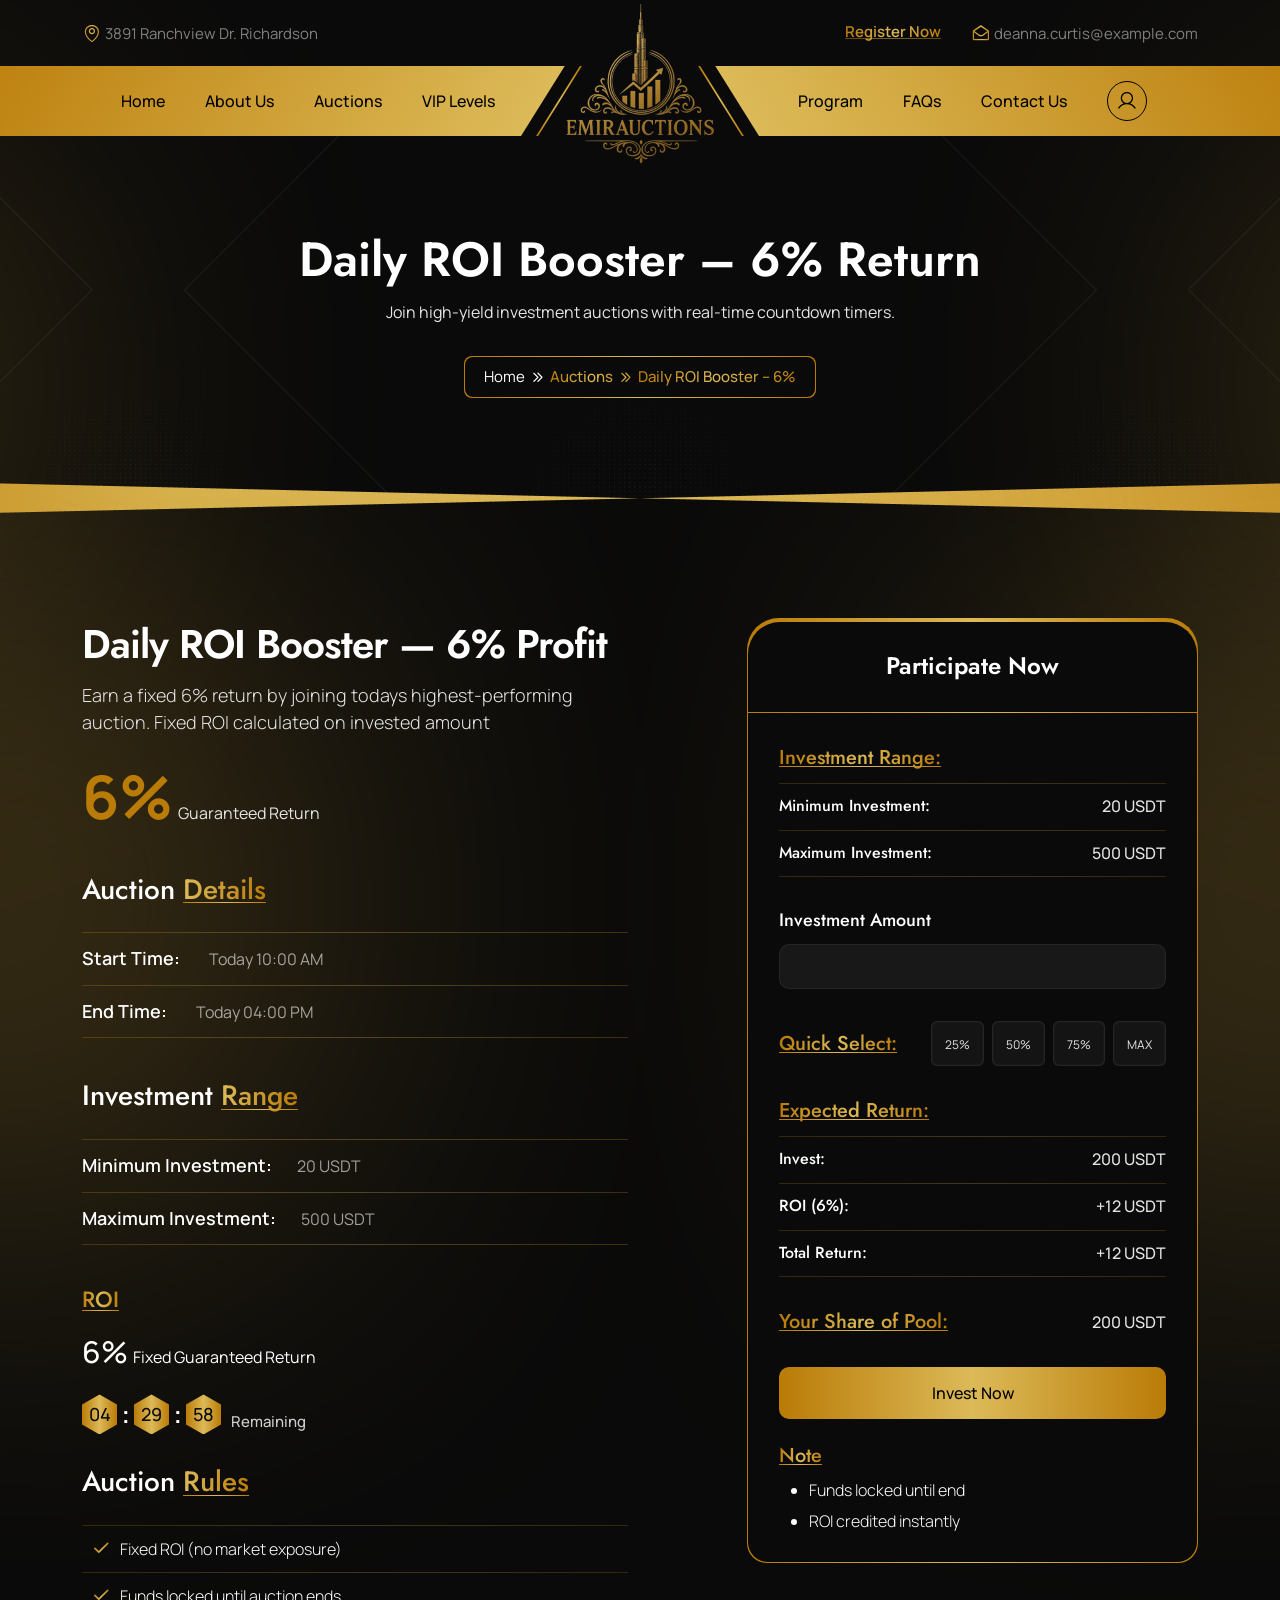
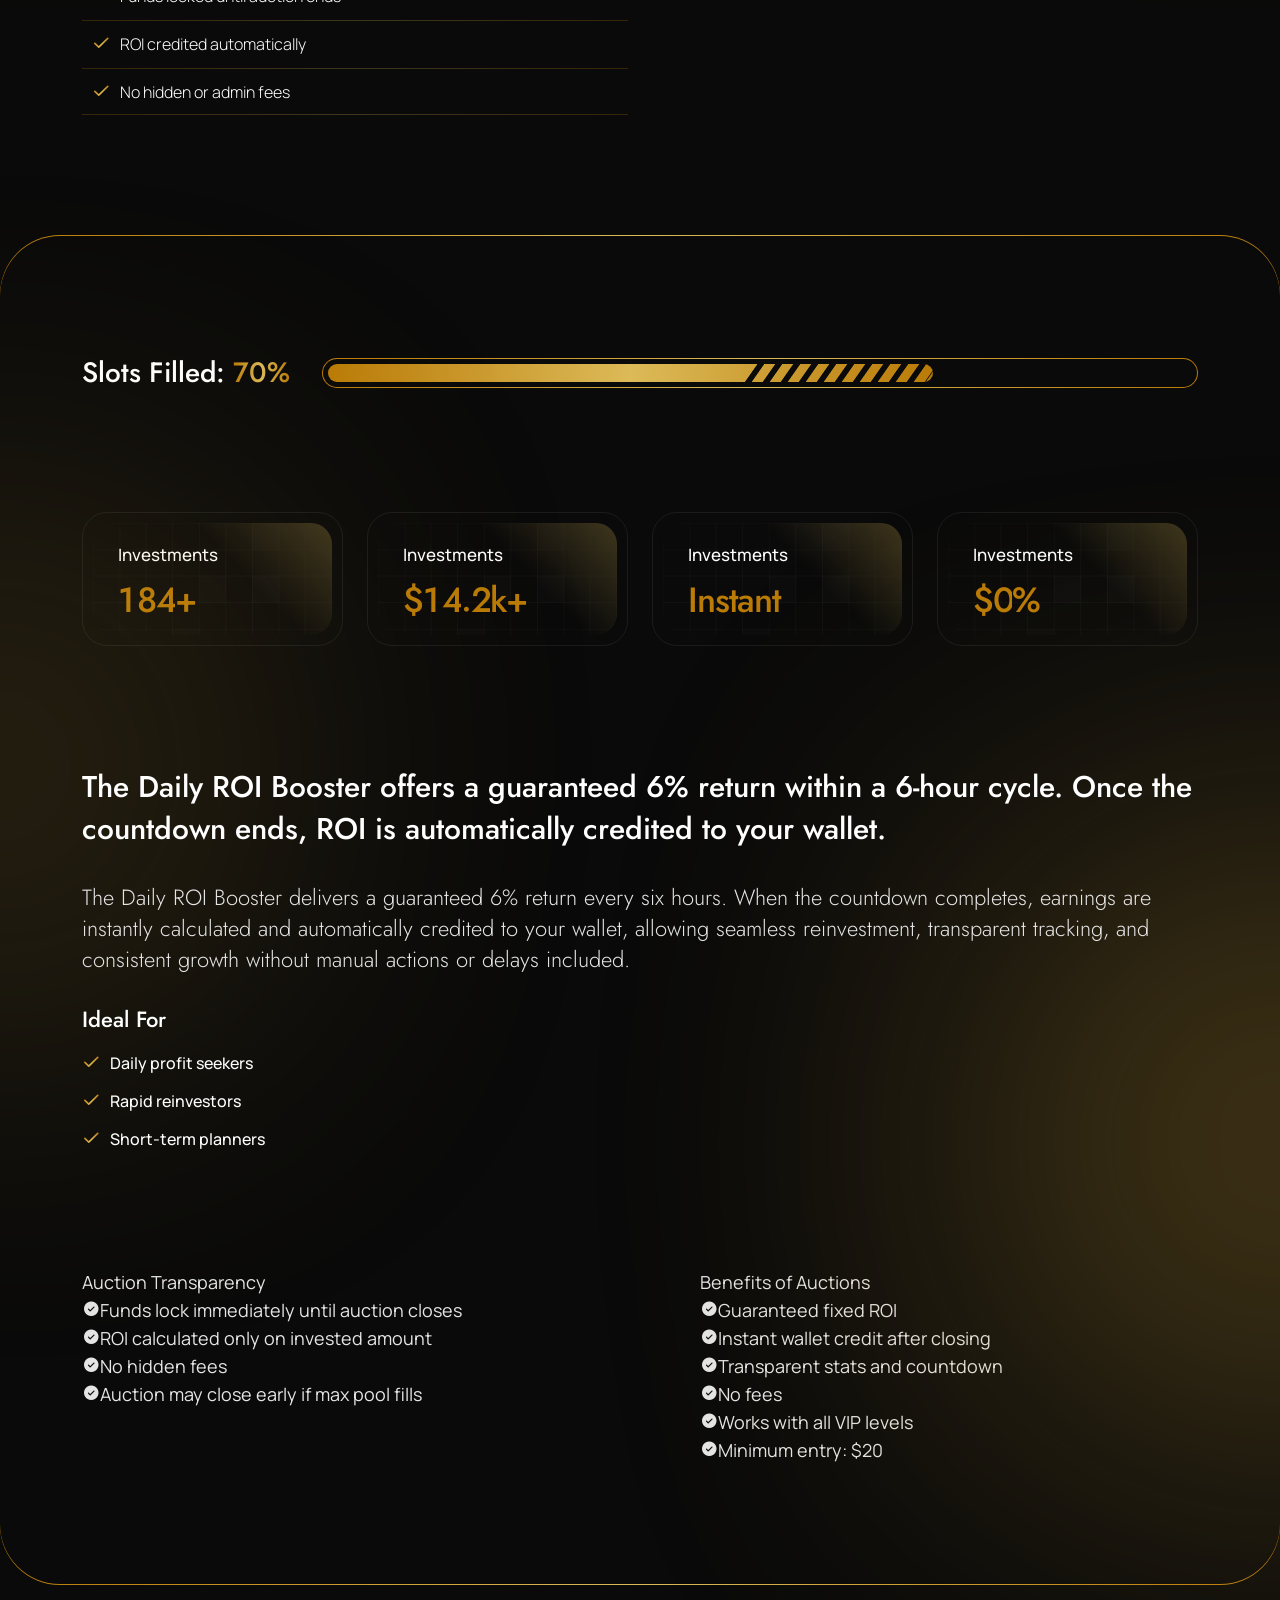
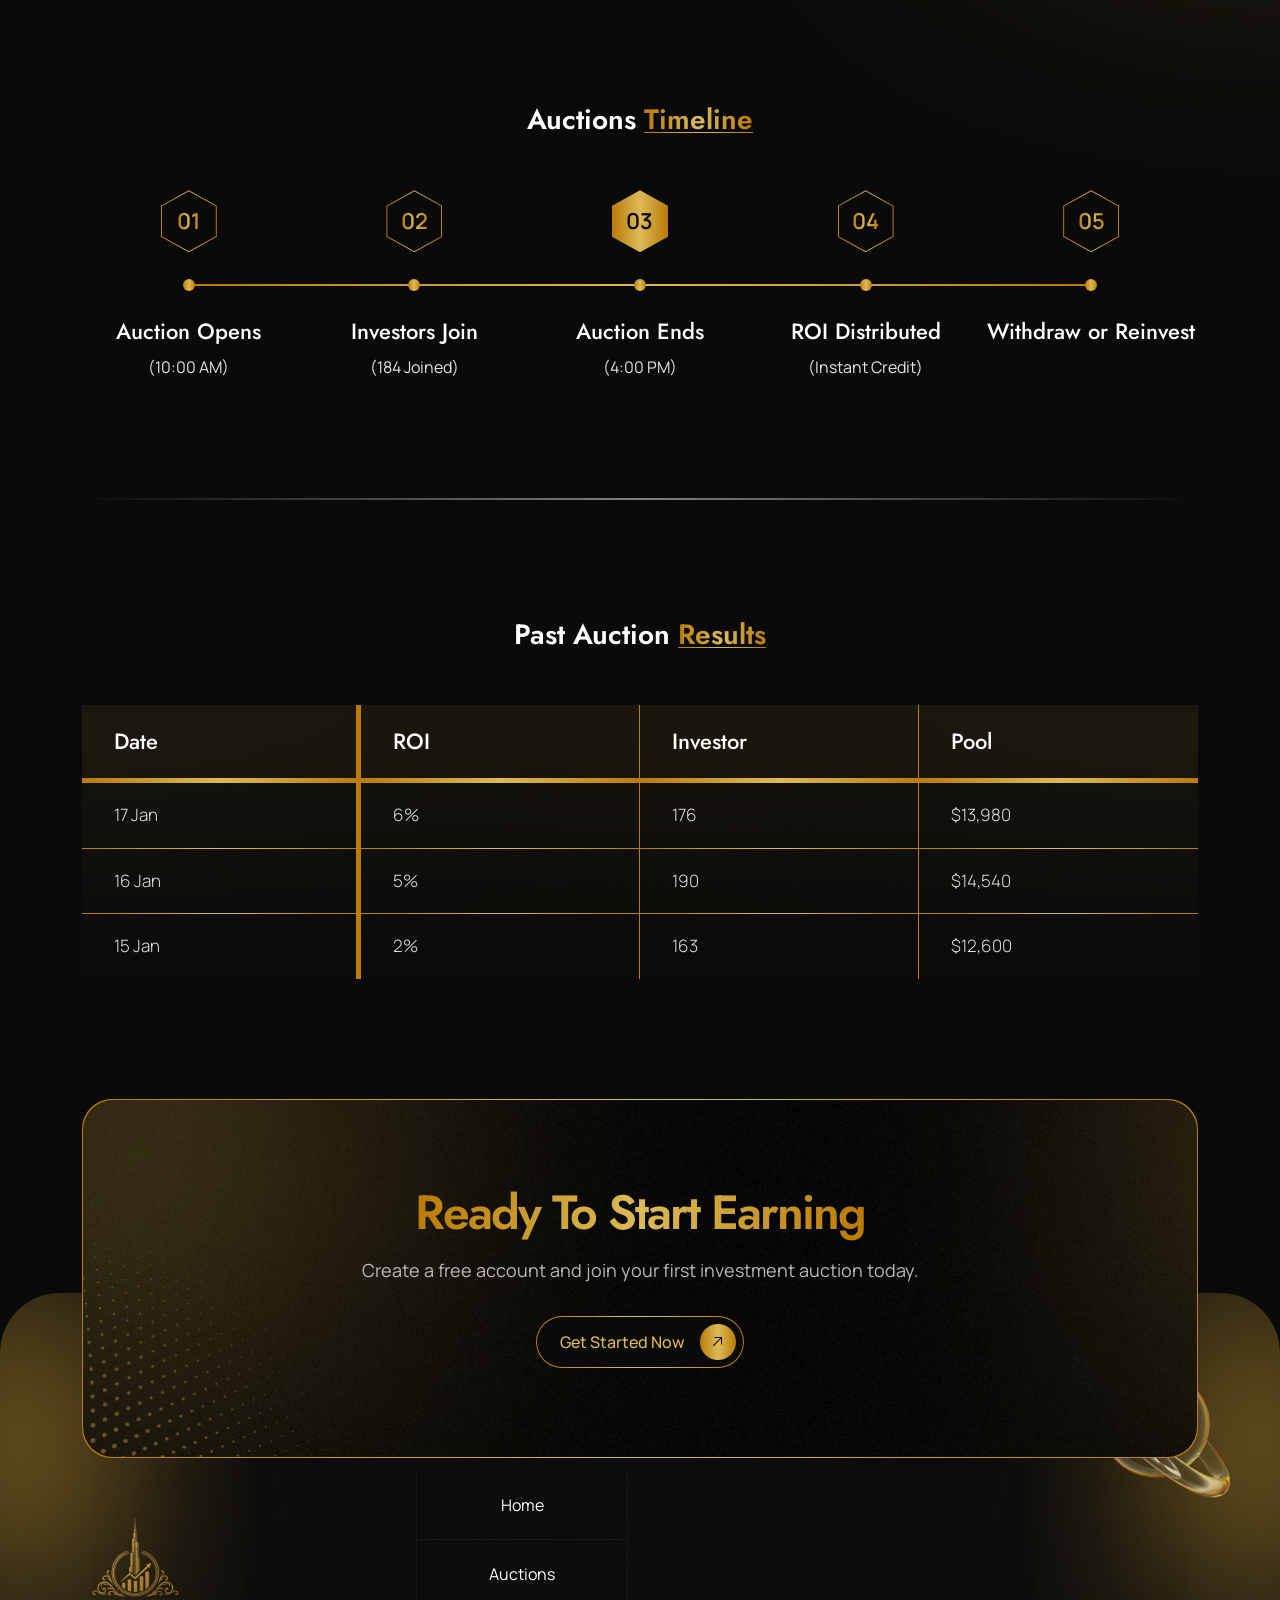
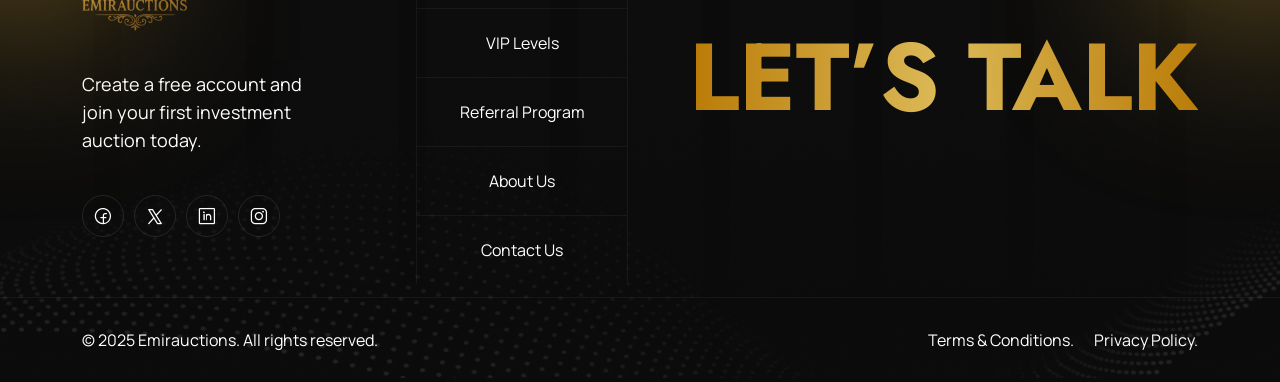
==== commit 7ff0c16c: "update" ====
--- a/auction-details.html
+++ b/auction-details.html
@@ -251,6 +251,26 @@
                         <li><span><i class="ph-bold ph-check"></i></span>Daily profit seekers</li>
                         <li><span><i class="ph-bold ph-check"></i></span>Rapid reinvestors</li>
                         <li><span><i class="ph-bold ph-check"></i></span>Short-term planners</li>
+                    </ul>
+                </div>
+            </div>
+            <div class="container">
+                <div class="auction-information--list">
+                    <ul class="auction-information--list--group">
+                        <li class="auction-information--list--title">Auction <span>Transparency</span></li>
+                        <li class="auction-information--list--item"><i class="ph-fill ph-check-circle"></i><span>Funds lock immediately until auction closes</span></li>
+                        <li class="auction-information--list--item"><i class="ph-fill ph-check-circle"></i><span>ROI calculated only on invested amount</span></li>
+                        <li class="auction-information--list--item"><i class="ph-fill ph-check-circle"></i><span>No hidden fees</span></li>
+                        <li class="auction-information--list--item"><i class="ph-fill ph-check-circle"></i><span>Auction may close early if max pool fills</span></li>
+                    </ul>
+                    <ul class="auction-information--list--group">
+                        <li class="auction-information--list--title">Benefits of <span>Auctions</span></li>
+                        <li class="auction-information--list--item"><i class="ph-fill ph-check-circle"></i><span>Guaranteed fixed ROI</span></li>
+                        <li class="auction-information--list--item"><i class="ph-fill ph-check-circle"></i><span>Instant wallet credit after closing</span></li>
+                        <li class="auction-information--list--item"><i class="ph-fill ph-check-circle"></i><span>Transparent stats and countdown</span></li>
+                        <li class="auction-information--list--item"><i class="ph-fill ph-check-circle"></i><span>No fees</span></li>
+                        <li class="auction-information--list--item"><i class="ph-fill ph-check-circle"></i><span>Works with all VIP levels</span></li>
+                        <li class="auction-information--list--item"><i class="ph-fill ph-check-circle"></i><span>Minimum entry: $20</span></li>
                     </ul>
                 </div>
             </div>
--- a/assets/css/style.css
+++ b/assets/css/style.css
@@ -4140,6 +4140,17 @@
     margin-right: 6px;
   }
 }
+.auction-information--list {
+  display: -webkit-box;
+  display: -ms-flexbox;
+  display: flex;
+  -ms-flex-wrap: wrap;
+      flex-wrap: wrap;
+  gap: 120px;
+}
+.auction-information--list--group {
+  width: calc(50% - 60px);
+}
 
 .auction-timeline--inner {
   margin-bottom: 2px;
@@ -4162,6 +4173,30 @@
   font-weight: 600;
   color: var(--white-1);
   margin-bottom: 60px;
+}
+@media screen and (max-width: 1399px) {
+  .auction-timeline--title {
+    font-size: 28px;
+    margin-bottom: 55px;
+  }
+}
+@media screen and (max-width: 1199px) {
+  .auction-timeline--title {
+    font-size: 26px;
+    margin-bottom: 50px;
+  }
+}
+@media screen and (max-width: 991px) {
+  .auction-timeline--title {
+    font-size: 24px;
+    margin-bottom: 45px;
+  }
+}
+@media screen and (max-width: 767px) {
+  .auction-timeline--title {
+    font-size: 22px;
+    margin-bottom: 40px;
+  }
 }
 .auction-timeline--title span {
   color: transparent;
@@ -4188,6 +4223,16 @@
   gap: 12px;
   position: relative;
   z-index: 2;
+}
+@media screen and (max-width: 1199px) {
+  .auction-timeline--grid {
+    gap: 10px;
+  }
+}
+@media screen and (max-width: 767px) {
+  .auction-timeline--grid {
+    gap: 8px;
+  }
 }
 @media screen and (max-width: 575px) {
   .auction-timeline--grid {
@@ -4240,6 +4285,16 @@
   text-align: center;
   position: relative;
 }
+@media screen and (max-width: 1199px) {
+  .auction-timeline--card {
+    width: calc(20% - 8px);
+  }
+}
+@media screen and (max-width: 767px) {
+  .auction-timeline--card {
+    width: calc(20% - 6.4px);
+  }
+}
 @media screen and (max-width: 575px) {
   .auction-timeline--card {
     width: 100%;
@@ -4354,6 +4409,11 @@
   color: var(--white-1);
   margin-bottom: 0;
 }
+@media screen and (max-width: 1199px) {
+  .auction-timeline--card--title {
+    font-size: 20px;
+  }
+}
 @media screen and (max-width: 991px) {
   .auction-timeline--card--title {
     font-size: 18px;
@@ -4372,6 +4432,12 @@
   margin-top: 12px;
   margin-bottom: 0;
 }
+@media screen and (max-width: 1199px) {
+  .auction-timeline--card--info {
+    font-size: 15px;
+    margin-top: 10px;
+  }
+}
 @media screen and (max-width: 991px) {
   .auction-timeline--card--info {
     font-size: 14px;
@@ -4428,6 +4494,9 @@
   z-index: -1;
 }
 .auction-result--table .table {
+  min-width: -webkit-max-content;
+  min-width: -moz-max-content;
+  min-width: max-content;
   margin-bottom: 0;
 }
 .auction-result--table .table th {
@@ -4442,8 +4511,50 @@
   position: relative;
   z-index: 2;
 }
+@media screen and (max-width: 1399px) {
+  .auction-result--table .table th {
+    font-size: 22px;
+    border-bottom-width: 4px;
+  }
+}
+@media screen and (max-width: 991px) {
+  .auction-result--table .table th {
+    font-size: 20px;
+    padding: 15px 24px;
+    border-bottom-width: 3px;
+  }
+}
+@media screen and (max-width: 767px) {
+  .auction-result--table .table th {
+    font-size: 18px;
+    font-weight: 400;
+    padding: 10px 16px;
+  }
+}
+@media screen and (max-width: 575px) {
+  .auction-result--table .table th {
+    font-size: 16px;
+    padding: 8px 10px;
+    border-bottom-width: 2px;
+  }
+}
 .auction-result--table .table th:first-child::after {
   border-right-width: 6px;
+}
+@media screen and (max-width: 1399px) {
+  .auction-result--table .table th:first-child::after {
+    border-right-width: 5px;
+  }
+}
+@media screen and (max-width: 991px) {
+  .auction-result--table .table th:first-child::after {
+    border-right-width: 4px;
+  }
+}
+@media screen and (max-width: 575px) {
+  .auction-result--table .table th:first-child::after {
+    border-right-width: 3px;
+  }
 }
 .auction-result--table .table th:last-child::after {
   border-right-width: 0;
@@ -4473,8 +4584,46 @@
   position: relative;
   z-index: 2;
 }
+@media screen and (max-width: 1399px) {
+  .auction-result--table .table td {
+    font-size: 17px;
+  }
+}
+@media screen and (max-width: 991px) {
+  .auction-result--table .table td {
+    font-size: 16px;
+    padding: 15px 24px;
+  }
+}
+@media screen and (max-width: 767px) {
+  .auction-result--table .table td {
+    font-size: 14px;
+    padding: 10px 16px;
+  }
+}
+@media screen and (max-width: 575px) {
+  .auction-result--table .table td {
+    font-size: 12px;
+    padding: 8px 10px;
+  }
+}
 .auction-result--table .table td:first-child::after {
   border-right-width: 6px;
+}
+@media screen and (max-width: 1399px) {
+  .auction-result--table .table td:first-child::after {
+    border-right-width: 5px;
+  }
+}
+@media screen and (max-width: 991px) {
+  .auction-result--table .table td:first-child::after {
+    border-right-width: 4px;
+  }
+}
+@media screen and (max-width: 575px) {
+  .auction-result--table .table td:first-child::after {
+    border-right-width: 3px;
+  }
 }
 .auction-result--table .table td:last-child::after {
   border-right-width: 0;
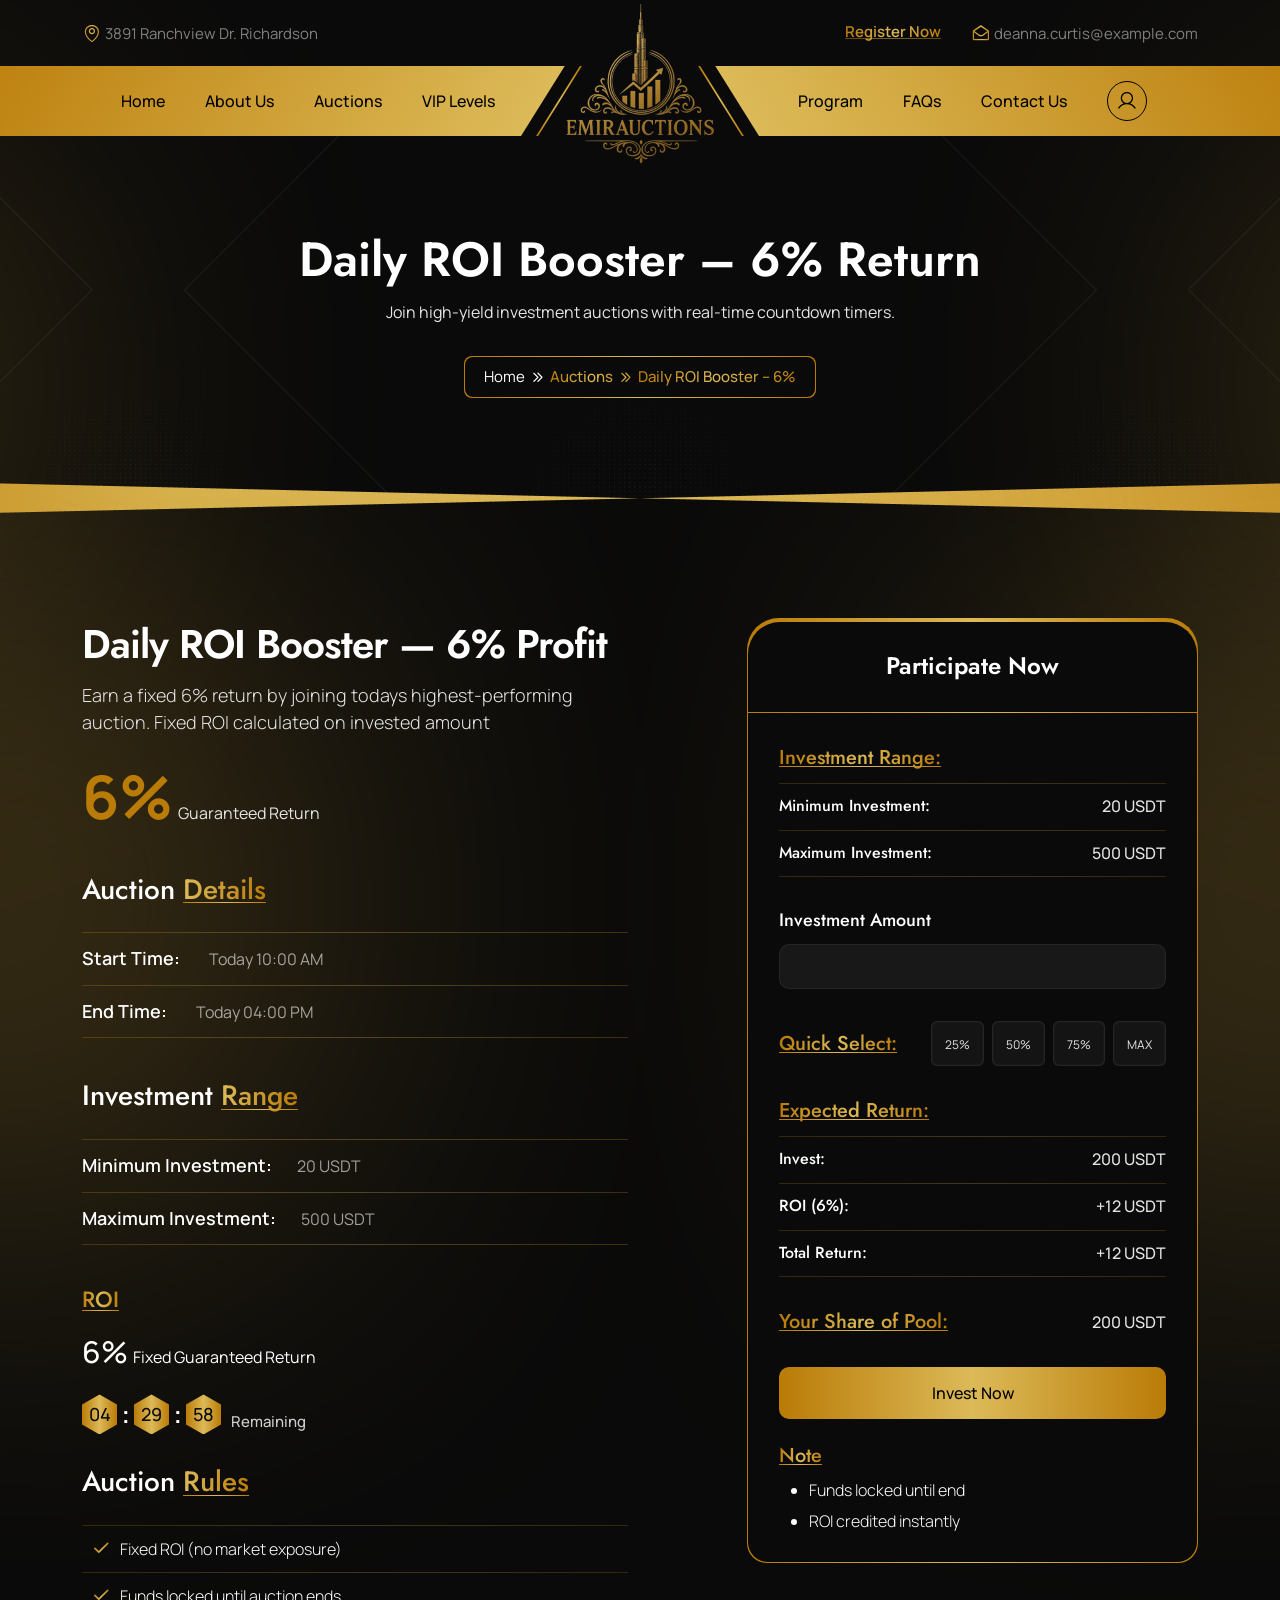
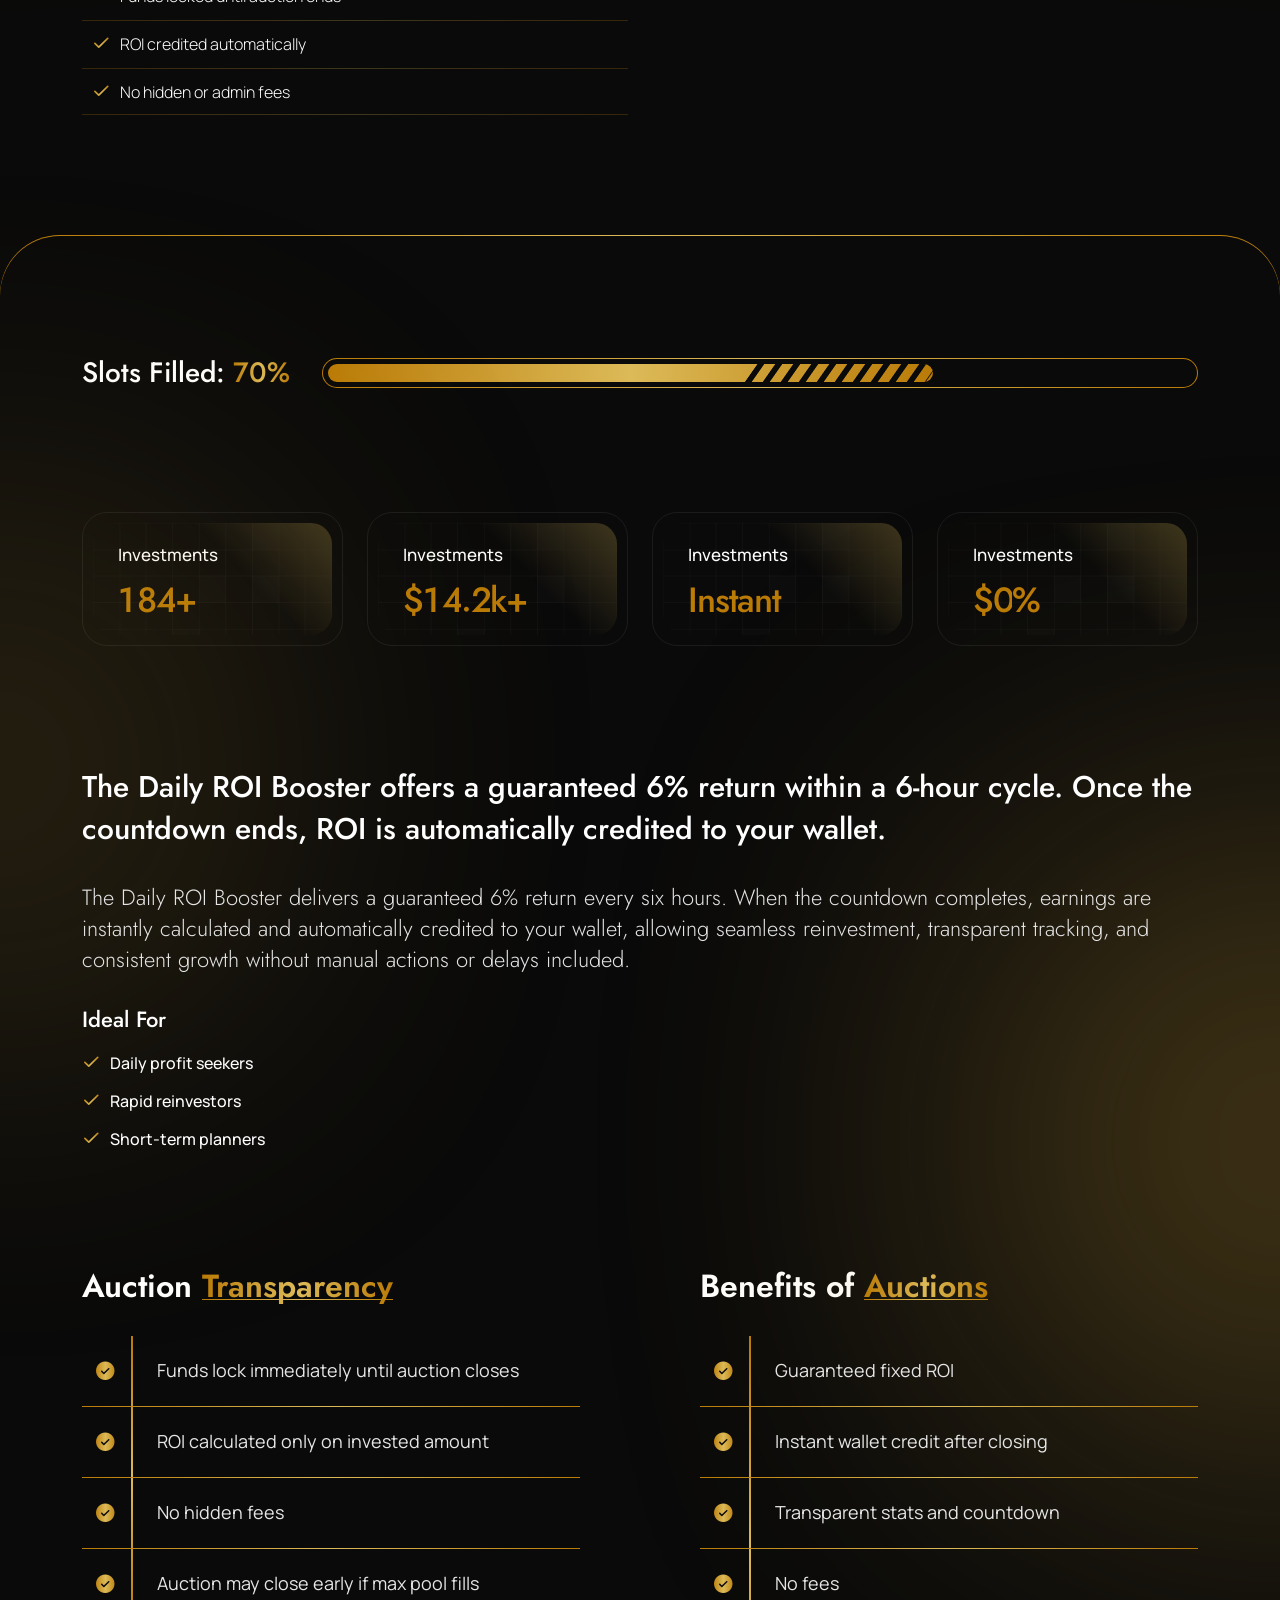
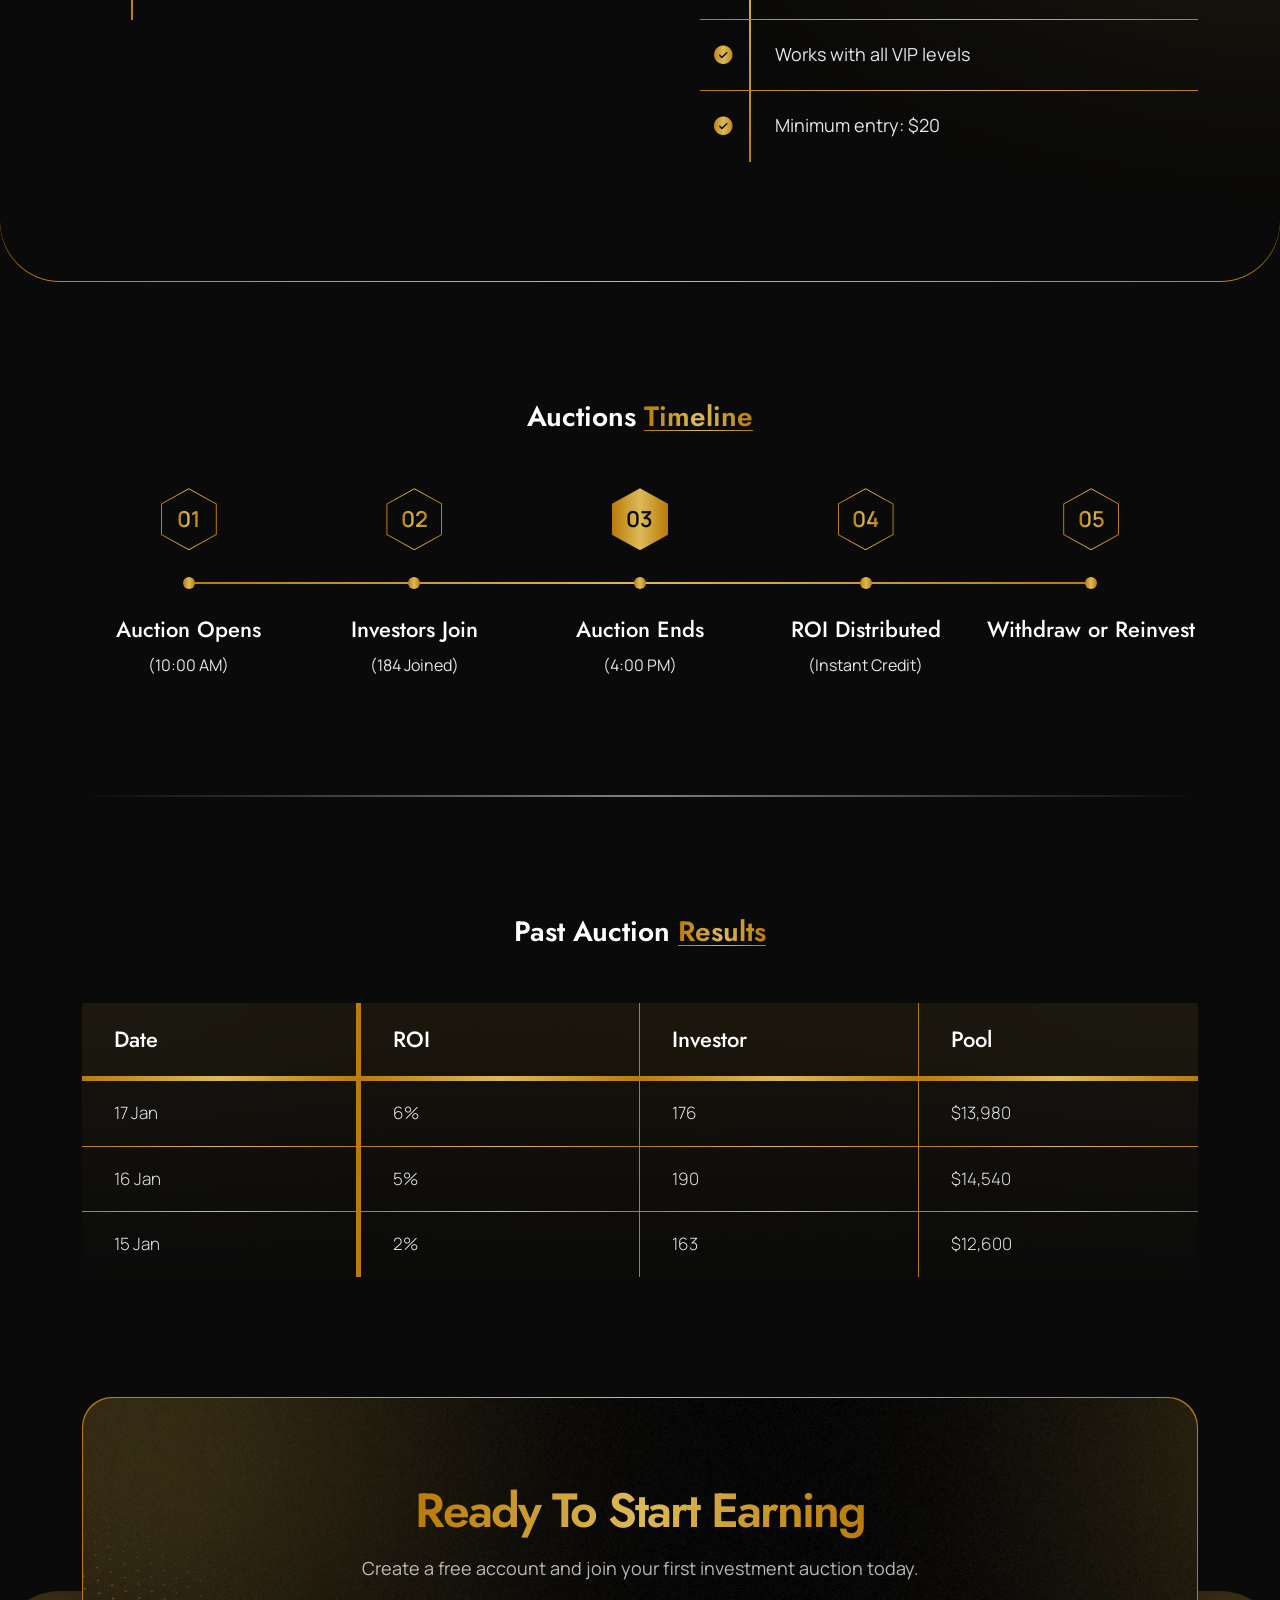
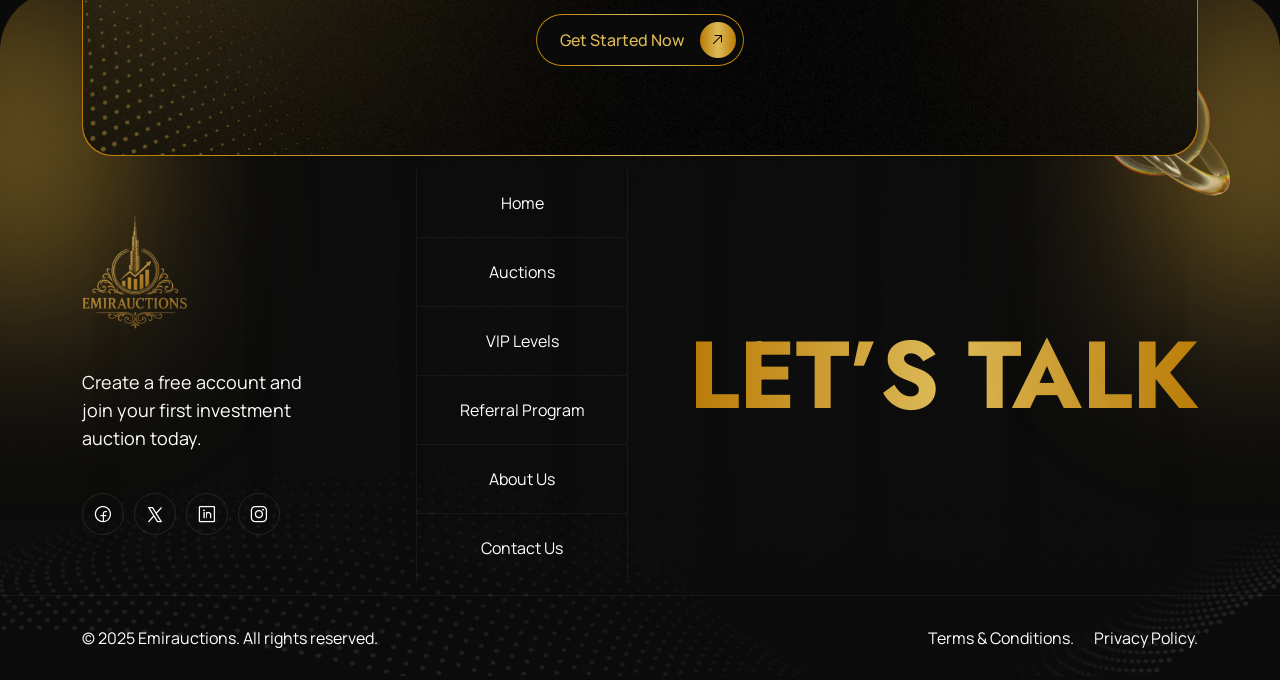
==== commit 6769f3cf: "update" ====
--- a/auction-details.html
+++ b/auction-details.html
@@ -256,22 +256,26 @@
             </div>
             <div class="container">
                 <div class="auction-information--list">
-                    <ul class="auction-information--list--group">
-                        <li class="auction-information--list--title">Auction <span>Transparency</span></li>
-                        <li class="auction-information--list--item"><i class="ph-fill ph-check-circle"></i><span>Funds lock immediately until auction closes</span></li>
-                        <li class="auction-information--list--item"><i class="ph-fill ph-check-circle"></i><span>ROI calculated only on invested amount</span></li>
-                        <li class="auction-information--list--item"><i class="ph-fill ph-check-circle"></i><span>No hidden fees</span></li>
-                        <li class="auction-information--list--item"><i class="ph-fill ph-check-circle"></i><span>Auction may close early if max pool fills</span></li>
-                    </ul>
-                    <ul class="auction-information--list--group">
-                        <li class="auction-information--list--title">Benefits of <span>Auctions</span></li>
-                        <li class="auction-information--list--item"><i class="ph-fill ph-check-circle"></i><span>Guaranteed fixed ROI</span></li>
-                        <li class="auction-information--list--item"><i class="ph-fill ph-check-circle"></i><span>Instant wallet credit after closing</span></li>
-                        <li class="auction-information--list--item"><i class="ph-fill ph-check-circle"></i><span>Transparent stats and countdown</span></li>
-                        <li class="auction-information--list--item"><i class="ph-fill ph-check-circle"></i><span>No fees</span></li>
-                        <li class="auction-information--list--item"><i class="ph-fill ph-check-circle"></i><span>Works with all VIP levels</span></li>
-                        <li class="auction-information--list--item"><i class="ph-fill ph-check-circle"></i><span>Minimum entry: $20</span></li>
-                    </ul>
+                    <div class="auction-information--list--group">
+                        <h3 class="auction-information--list--title">Auction <span>Transparency</span></h3>
+                        <ul>
+                            <li class="auction-information--list--item"><i class="ph-fill ph-check-circle"></i><span>Funds lock immediately until auction closes</span></li>
+                            <li class="auction-information--list--item"><i class="ph-fill ph-check-circle"></i><span>ROI calculated only on invested amount</span></li>
+                            <li class="auction-information--list--item"><i class="ph-fill ph-check-circle"></i><span>No hidden fees</span></li>
+                            <li class="auction-information--list--item"><i class="ph-fill ph-check-circle"></i><span>Auction may close early if max pool fills</span></li>
+                        </ul>
+                    </div>
+                    <div class="auction-information--list--group">
+                        <h3 class="auction-information--list--title">Benefits of <span>Auctions</span></h3>
+                        <ul>
+                            <li class="auction-information--list--item"><i class="ph-fill ph-check-circle"></i><span>Guaranteed fixed ROI</span></li>
+                            <li class="auction-information--list--item"><i class="ph-fill ph-check-circle"></i><span>Instant wallet credit after closing</span></li>
+                            <li class="auction-information--list--item"><i class="ph-fill ph-check-circle"></i><span>Transparent stats and countdown</span></li>
+                            <li class="auction-information--list--item"><i class="ph-fill ph-check-circle"></i><span>No fees</span></li>
+                            <li class="auction-information--list--item"><i class="ph-fill ph-check-circle"></i><span>Works with all VIP levels</span></li>
+                            <li class="auction-information--list--item"><i class="ph-fill ph-check-circle"></i><span>Minimum entry: $20</span></li>
+                        </ul>
+                    </div>
                 </div>
             </div>
         </div>
--- a/assets/css/style.css
+++ b/assets/css/style.css
@@ -4151,6 +4151,82 @@
 .auction-information--list--group {
   width: calc(50% - 60px);
 }
+.auction-information--list--group ul {
+  position: relative;
+  z-index: 2;
+}
+.auction-information--list--group ul::after {
+  content: "";
+  position: absolute;
+  top: 0;
+  left: 50px;
+  width: 2px;
+  height: 100%;
+  background: -webkit-gradient(linear, left top, left bottom, from(var(--base-2)), color-stop(var(--base-1)), to(var(--base-2)));
+  background: linear-gradient(var(--base-2), var(--base-1), var(--base-2));
+  -webkit-transform: translateX(-50%);
+          transform: translateX(-50%);
+  z-index: -1;
+}
+.auction-information--list--title {
+  font-family: var(--heading-font);
+  font-size: 32px;
+  line-height: 1.1;
+  font-weight: 600;
+  color: var(--white-1);
+  margin-bottom: 32px;
+}
+.auction-information--list--title span {
+  color: transparent;
+  background: var(--gradient-1);
+  -webkit-background-clip: text;
+          background-clip: text;
+  position: relative;
+  z-index: 2;
+}
+.auction-information--list--title span::after {
+  content: "";
+  position: absolute;
+  bottom: 4px;
+  left: 0;
+  width: 100%;
+  height: 1px;
+  background: var(--gradient-1);
+  z-index: -1;
+}
+.auction-information--list--item {
+  font-size: 18px;
+  line-height: 1.2;
+  display: -webkit-box;
+  display: -ms-flexbox;
+  display: flex;
+  gap: 40px;
+  padding: 24px 12px;
+  position: relative;
+}
+.auction-information--list--item:last-child::after {
+  display: none;
+}
+.auction-information--list--item::after {
+  content: "";
+  position: absolute;
+  bottom: 0;
+  left: 0;
+  display: block;
+  width: 100%;
+  height: 1px;
+  background: var(--gradient-1);
+}
+.auction-information--list--item i {
+  display: inline-block;
+  font-size: 23px;
+  -webkit-transform: translateY(-1px);
+          transform: translateY(-1px);
+  color: transparent;
+  background: var(--gradient-1);
+  -webkit-background-clip: text;
+          background-clip: text;
+}
 
 .auction-timeline--inner {
   margin-bottom: 2px;
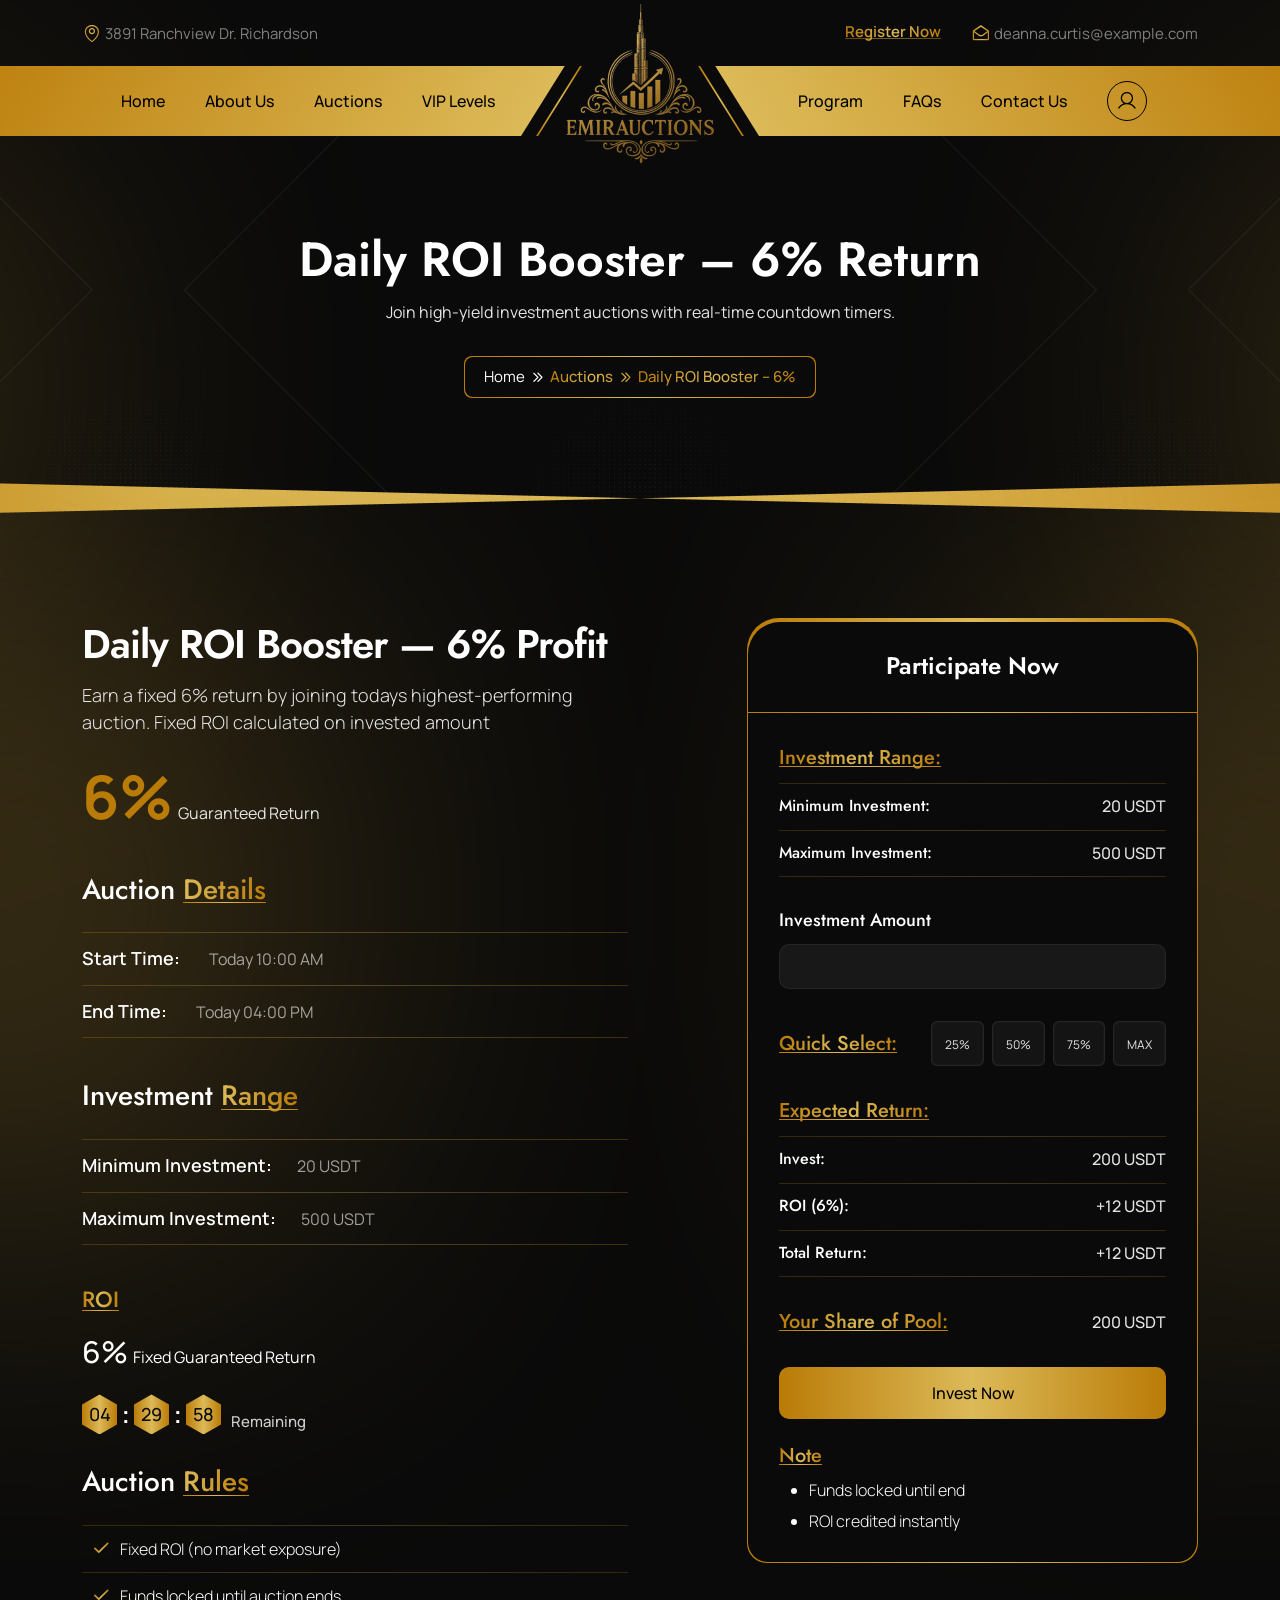
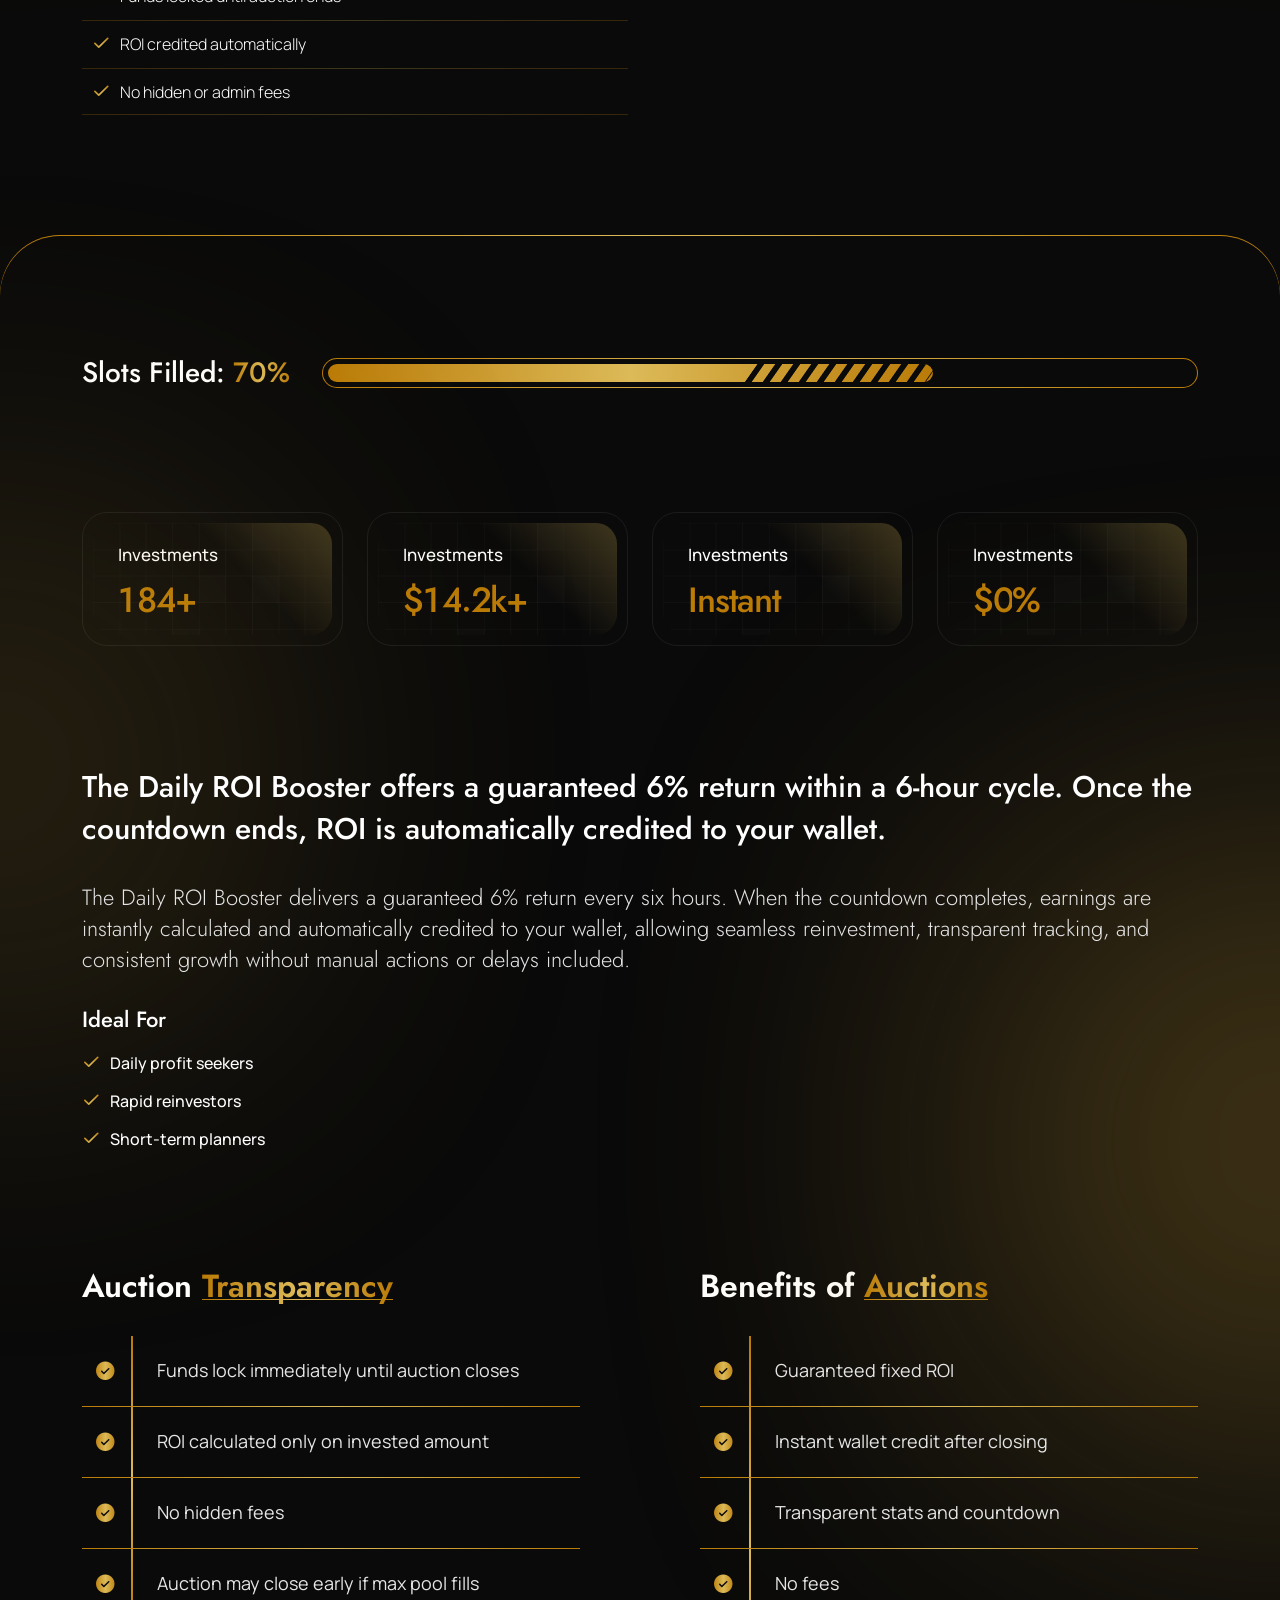
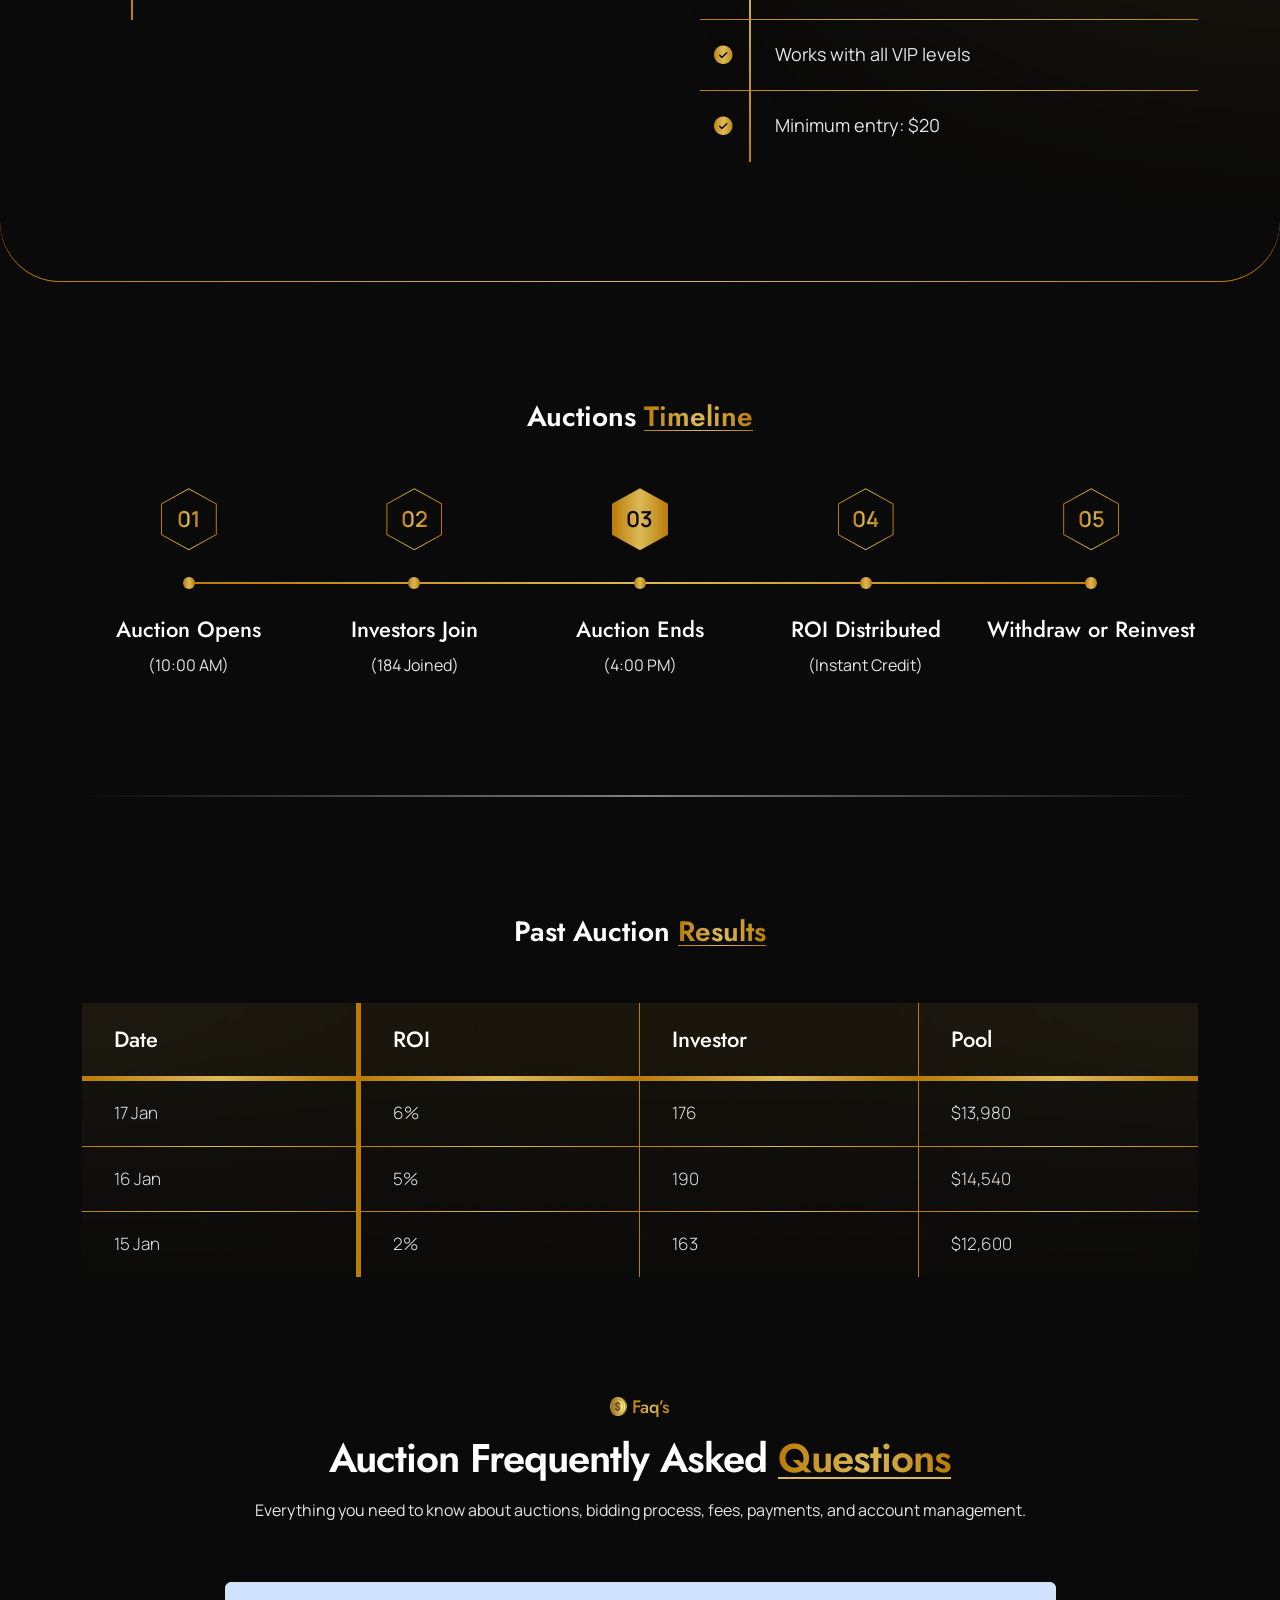
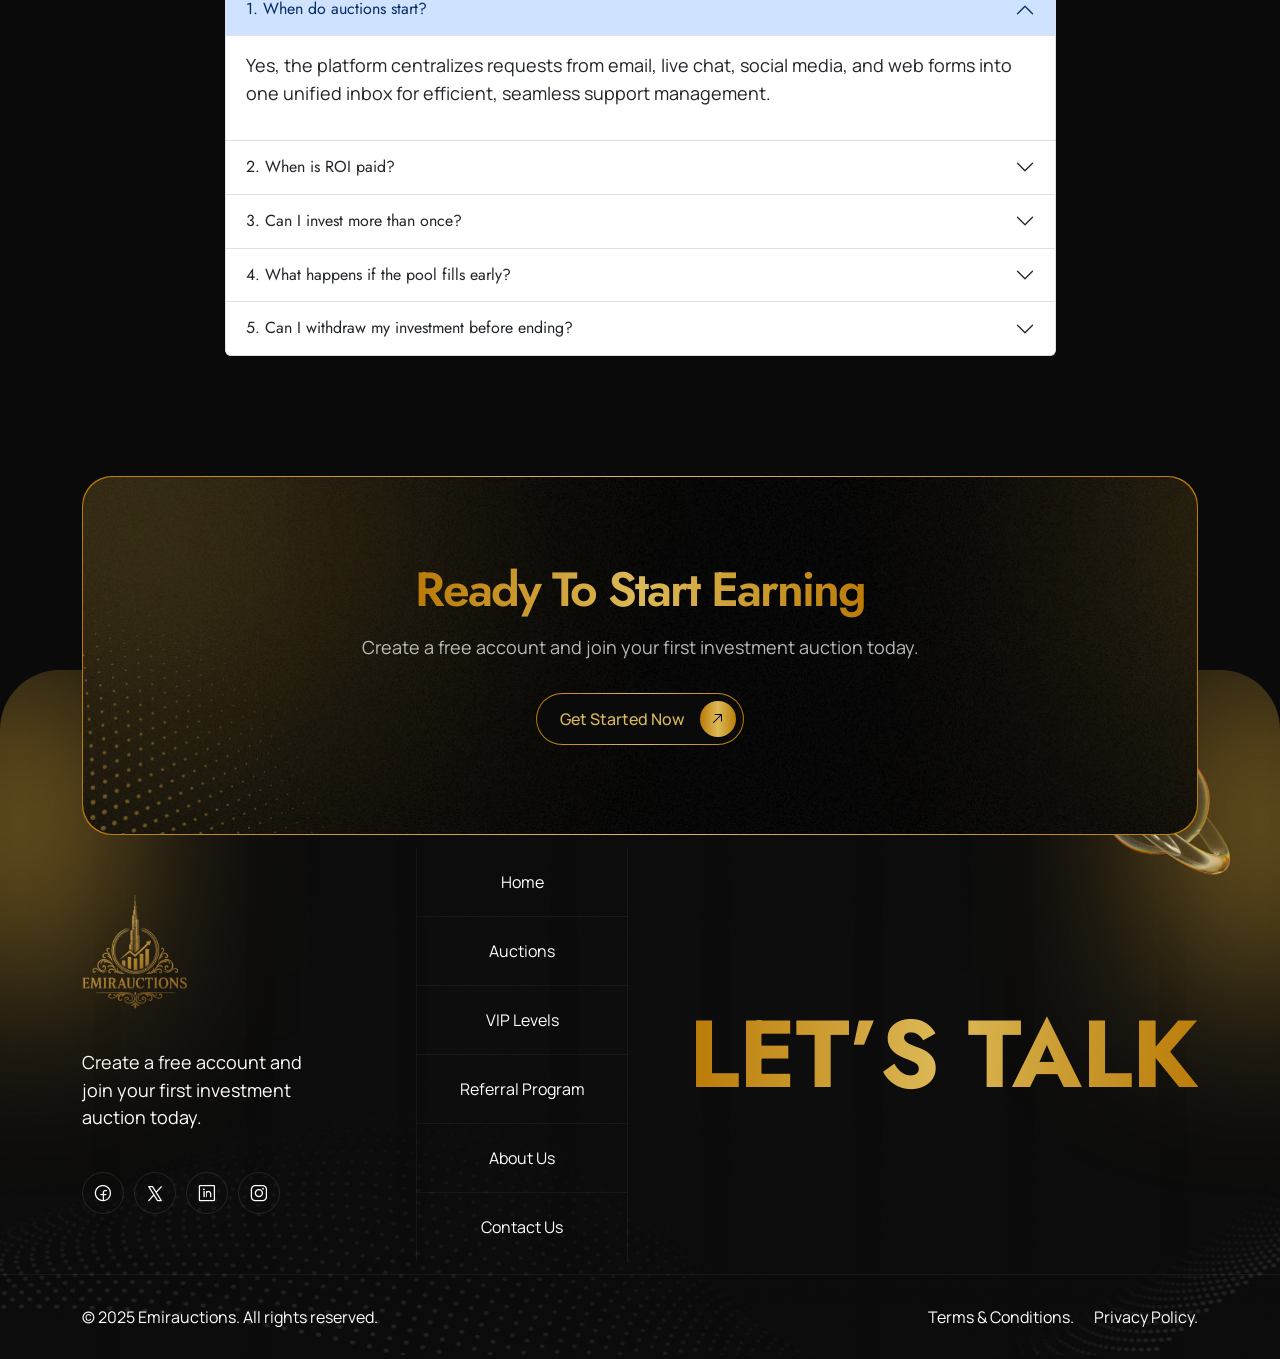
==== commit 4d0699d8: "faq" ====
--- a/auction-details.html
+++ b/auction-details.html
@@ -364,6 +364,86 @@
             </div>
         </div>
 
+        <div class="faq pb-120">
+            <div class="container">
+                <div class="row justify-content-center">
+                    <div class="col-xxl-6 col-lg-8 col-lg-9 col-md-10">
+                        <div class="section-heading">
+                            <h3 class="section-heading--subtitle"><img src="assets/images/coin.png" alt="image"> <span>Faq’s</span></h3>
+                            <h2 class="section-heading--title">Auction Frequently Asked <span>Questions</span></h2>
+                            <p class="section-heading--desc">Everything you need to know about auctions, bidding process, fees, payments, and account management.</p>
+                        </div>
+                    </div>
+                </div>
+                <div class="row justify-content-center">
+                    <div class="col-lg-9">
+                        <div class="accordion" id="accordionExample">
+                            <div class="accordion-item">
+                                <h2 class="accordion-header">
+                                    <button class="accordion-button" type="button" data-bs-toggle="collapse" data-bs-target="#collapseOne" aria-expanded="true" aria-controls="collapseOne">
+                                        1. When do auctions start?
+                                    </button>
+                                </h2>
+                                <div id="collapseOne" class="accordion-collapse collapse show" data-bs-parent="#accordionExample">
+                                    <div class="accordion-body">
+                                        <p>Yes, the platform centralizes requests from email, live chat, social media, and web forms into one unified inbox for efficient, seamless support management.</p>
+                                    </div>
+                                </div>
+                            </div>
+                            <div class="accordion-item">
+                                <h2 class="accordion-header">
+                                    <button class="accordion-button collapsed" type="button" data-bs-toggle="collapse" data-bs-target="#collapseTwo" aria-expanded="false" aria-controls="collapseTwo">
+                                        2. When is ROI paid?
+                                    </button>
+                                </h2>
+                                <div id="collapseTwo" class="accordion-collapse collapse" data-bs-parent="#accordionExample">
+                                    <div class="accordion-body">
+                                        <p>Yes, the platform centralizes requests from email, live chat, social media, and web forms into one unified inbox for efficient, seamless support management.</p>
+                                    </div>
+                                </div>
+                            </div>
+                            <div class="accordion-item">
+                                <h2 class="accordion-header">
+                                    <button class="accordion-button collapsed" type="button" data-bs-toggle="collapse" data-bs-target="#collapseThree" aria-expanded="false" aria-controls="collapseThree">
+                                        3. Can I invest more than once?
+                                    </button>
+                                </h2>
+                                <div id="collapseThree" class="accordion-collapse collapse" data-bs-parent="#accordionExample">
+                                    <div class="accordion-body">
+                                        <p>Yes, the platform centralizes requests from email, live chat, social media, and web forms into one unified inbox for efficient, seamless support management.</p>
+                                    </div>
+                                </div>
+                            </div>
+                            <div class="accordion-item">
+                                <h2 class="accordion-header">
+                                    <button class="accordion-button collapsed" type="button" data-bs-toggle="collapse" data-bs-target="#collapseFour" aria-expanded="false" aria-controls="collapseFour">
+                                        4. What happens if the pool fills early?
+                                    </button>
+                                </h2>
+                                <div id="collapseFour" class="accordion-collapse collapse" data-bs-parent="#accordionExample">
+                                    <div class="accordion-body">
+                                        <p>Yes, the platform centralizes requests from email, live chat, social media, and web forms into one unified inbox for efficient, seamless support management.</p>
+                                    </div>
+                                </div>
+                            </div>
+                            <div class="accordion-item">
+                                <h2 class="accordion-header">
+                                    <button class="accordion-button collapsed" type="button" data-bs-toggle="collapse" data-bs-target="#collapseFive" aria-expanded="false" aria-controls="collapseFive">
+                                        5. Can I withdraw my investment before ending?
+                                    </button>
+                                </h2>
+                                <div id="collapseFive" class="accordion-collapse collapse" data-bs-parent="#accordionExample">
+                                    <div class="accordion-body">
+                                        <p>Yes, the platform centralizes requests from email, live chat, social media, and web forms into one unified inbox for efficient, seamless support management.</p>
+                                    </div>
+                                </div>
+                            </div>
+                        </div>
+                    </div>
+                </div>
+            </div>
+        </div>
+
         <div class="cta">
             <div class="container">
                 <div class="cta--inner">
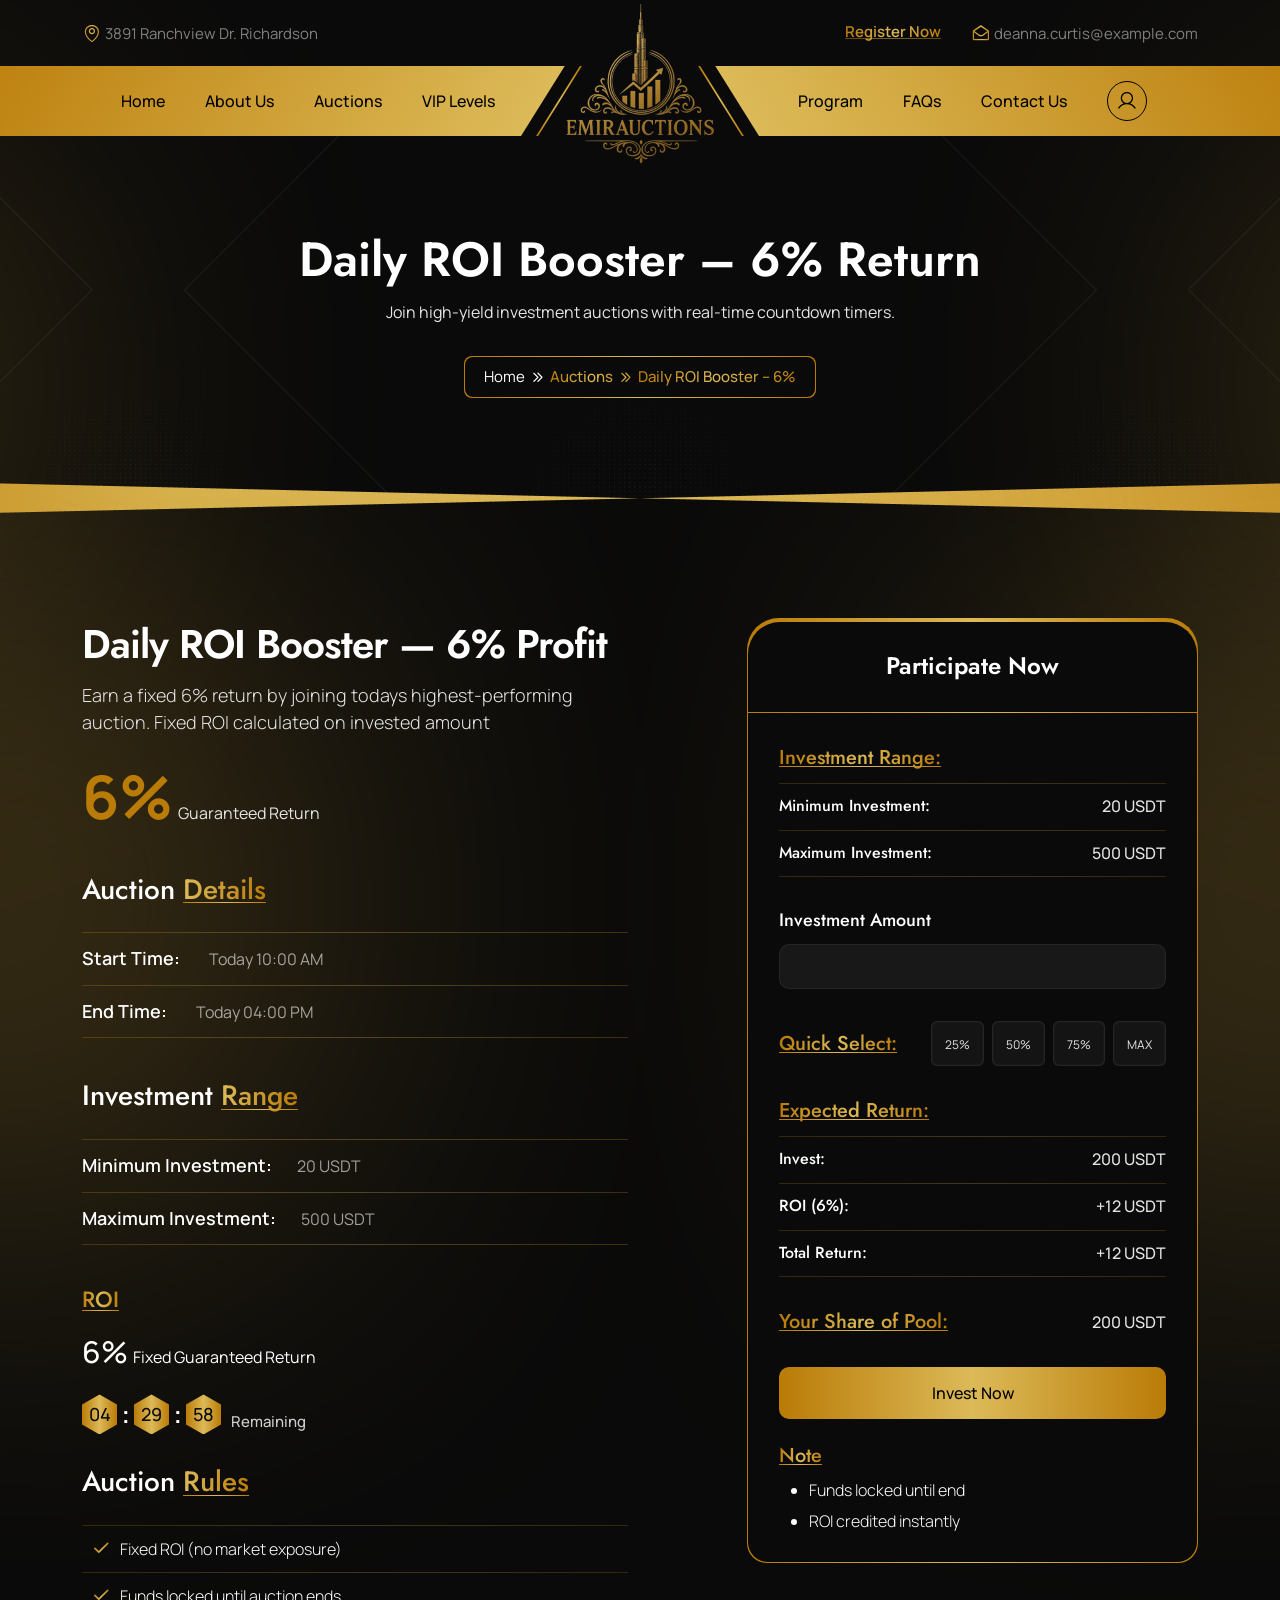
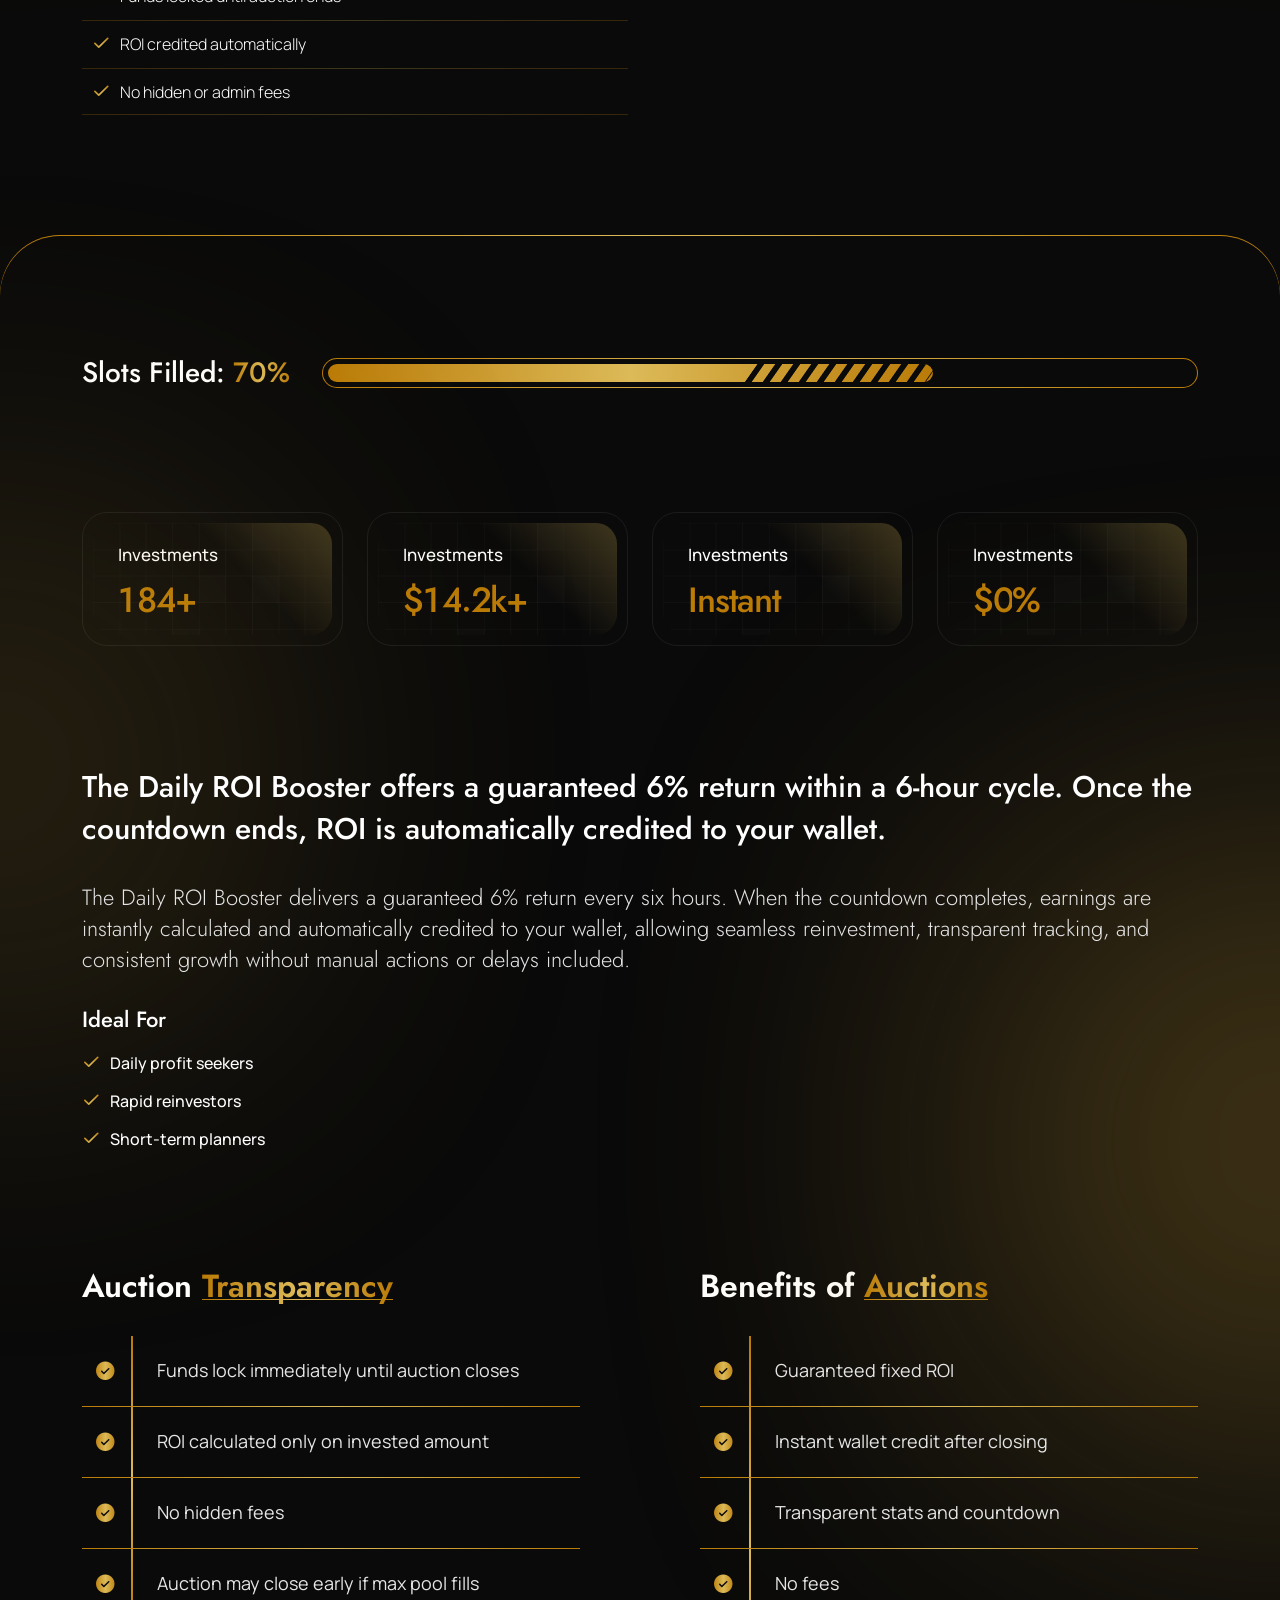
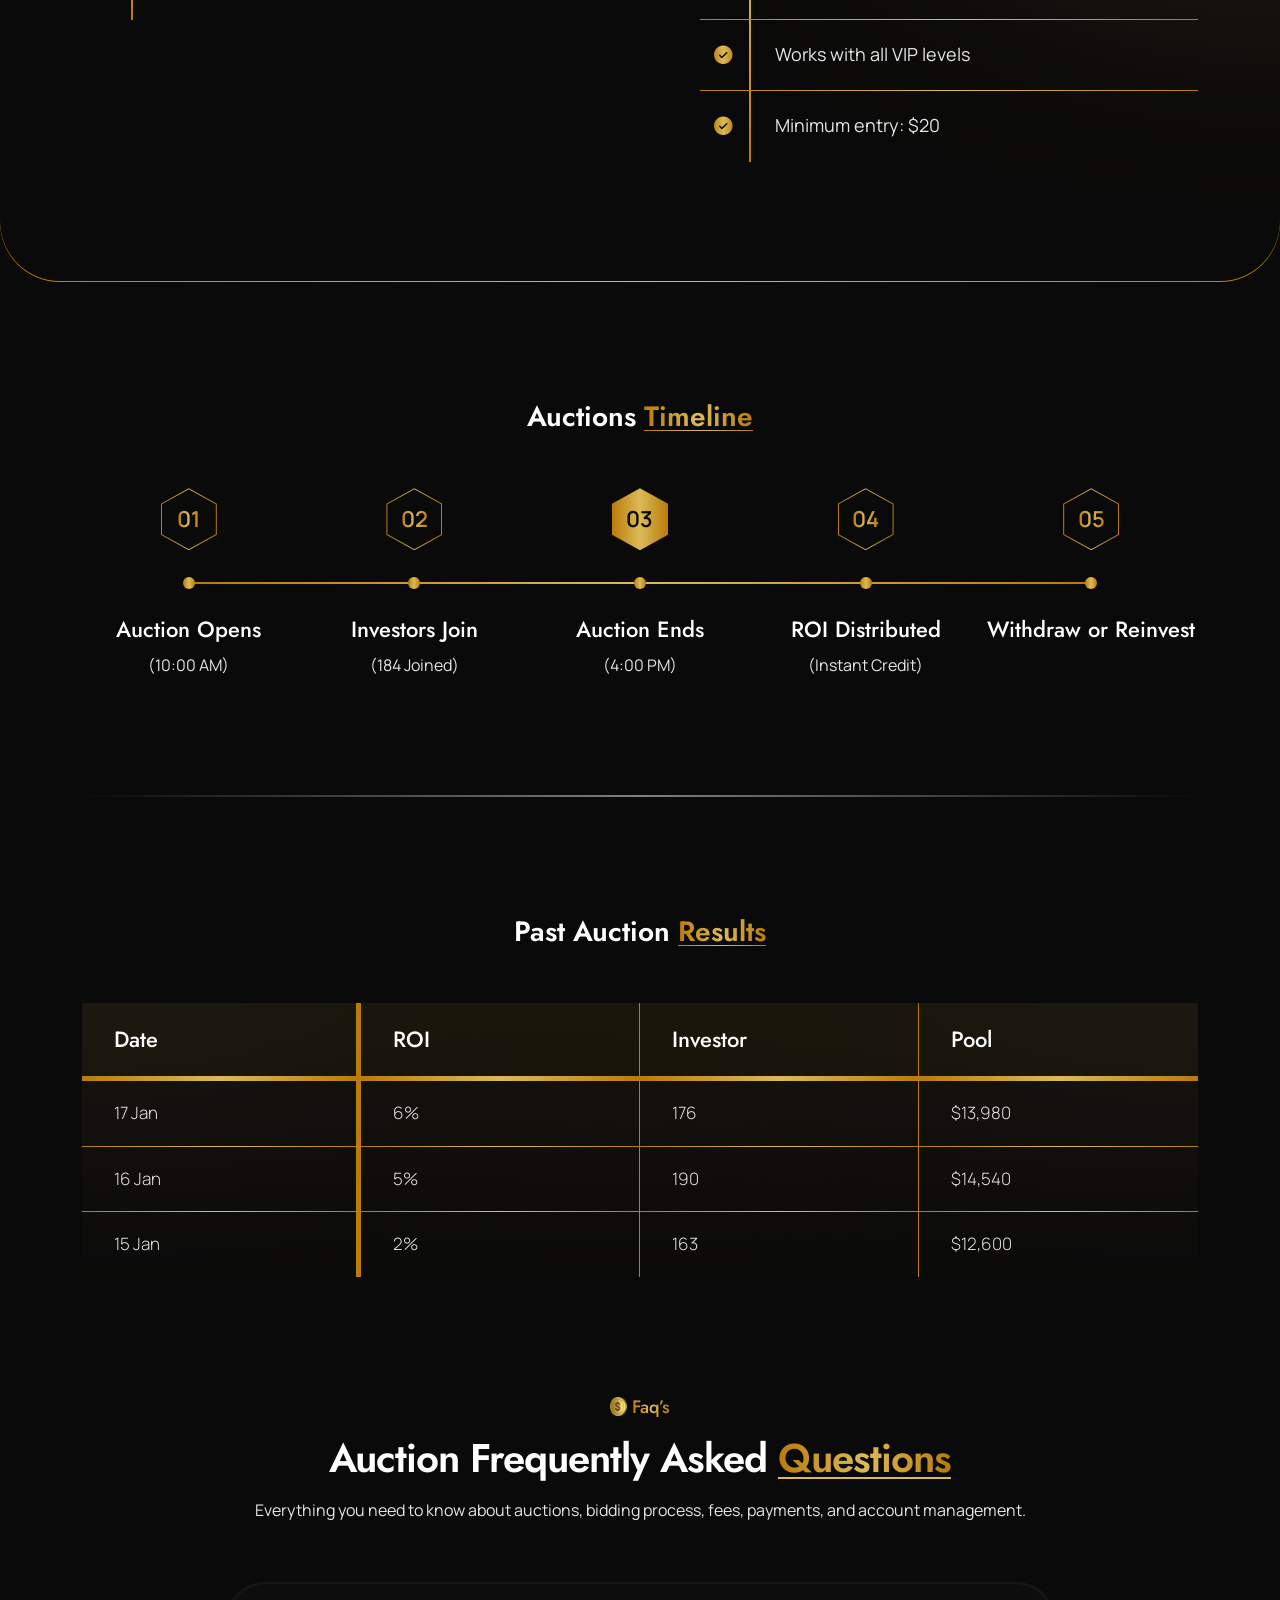
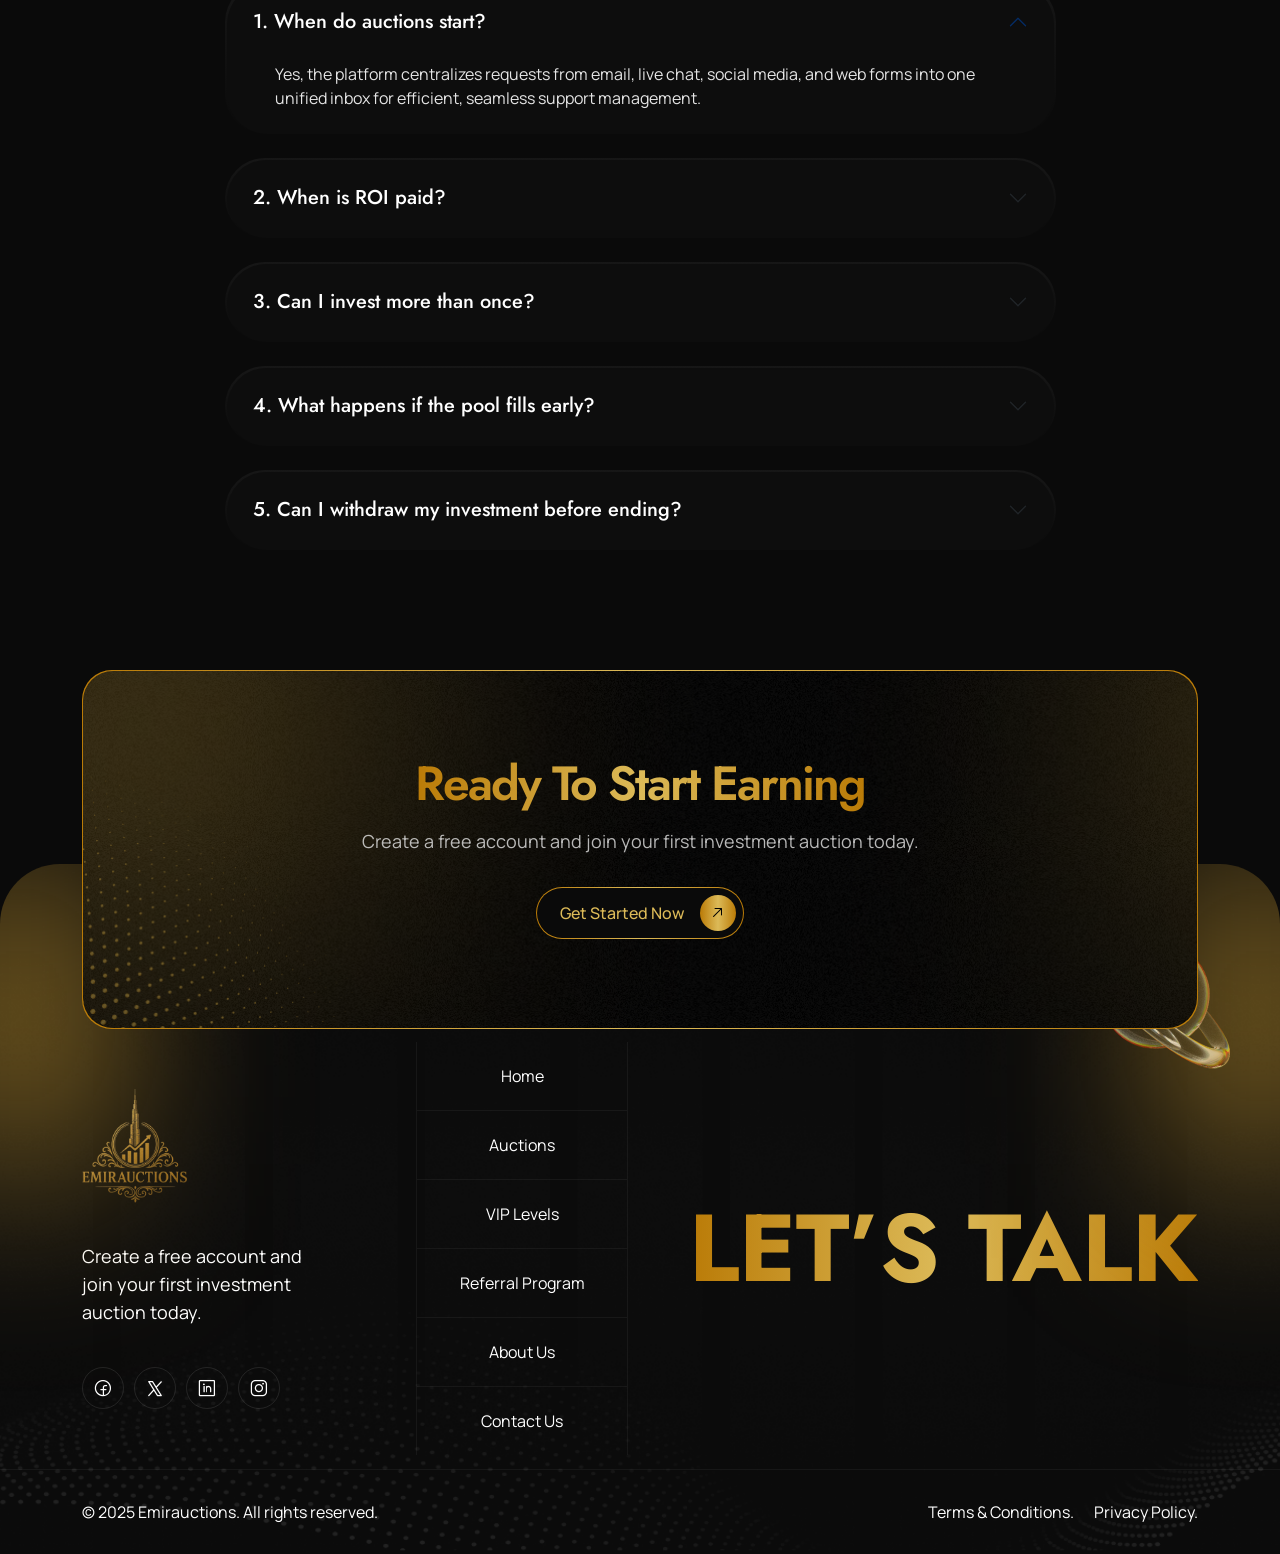
==== commit 57851ff0: "update" ====
--- a/auction-details.html
+++ b/auction-details.html
@@ -377,14 +377,14 @@
                 </div>
                 <div class="row justify-content-center">
                     <div class="col-lg-9">
-                        <div class="accordion" id="accordionExample">
+                        <div class="accordion" id="auctionDetailsFaq">
                             <div class="accordion-item">
                                 <h2 class="accordion-header">
                                     <button class="accordion-button" type="button" data-bs-toggle="collapse" data-bs-target="#collapseOne" aria-expanded="true" aria-controls="collapseOne">
                                         1. When do auctions start?
                                     </button>
                                 </h2>
-                                <div id="collapseOne" class="accordion-collapse collapse show" data-bs-parent="#accordionExample">
+                                <div id="collapseOne" class="accordion-collapse collapse show" data-bs-parent="#auctionDetailsFaq">
                                     <div class="accordion-body">
                                         <p>Yes, the platform centralizes requests from email, live chat, social media, and web forms into one unified inbox for efficient, seamless support management.</p>
                                     </div>
@@ -396,7 +396,7 @@
                                         2. When is ROI paid?
                                     </button>
                                 </h2>
-                                <div id="collapseTwo" class="accordion-collapse collapse" data-bs-parent="#accordionExample">
+                                <div id="collapseTwo" class="accordion-collapse collapse" data-bs-parent="#auctionDetailsFaq">
                                     <div class="accordion-body">
                                         <p>Yes, the platform centralizes requests from email, live chat, social media, and web forms into one unified inbox for efficient, seamless support management.</p>
                                     </div>
@@ -408,7 +408,7 @@
                                         3. Can I invest more than once?
                                     </button>
                                 </h2>
-                                <div id="collapseThree" class="accordion-collapse collapse" data-bs-parent="#accordionExample">
+                                <div id="collapseThree" class="accordion-collapse collapse" data-bs-parent="#auctionDetailsFaq">
                                     <div class="accordion-body">
                                         <p>Yes, the platform centralizes requests from email, live chat, social media, and web forms into one unified inbox for efficient, seamless support management.</p>
                                     </div>
@@ -420,7 +420,7 @@
                                         4. What happens if the pool fills early?
                                     </button>
                                 </h2>
-                                <div id="collapseFour" class="accordion-collapse collapse" data-bs-parent="#accordionExample">
+                                <div id="collapseFour" class="accordion-collapse collapse" data-bs-parent="#auctionDetailsFaq">
                                     <div class="accordion-body">
                                         <p>Yes, the platform centralizes requests from email, live chat, social media, and web forms into one unified inbox for efficient, seamless support management.</p>
                                     </div>
@@ -432,7 +432,7 @@
                                         5. Can I withdraw my investment before ending?
                                     </button>
                                 </h2>
-                                <div id="collapseFive" class="accordion-collapse collapse" data-bs-parent="#accordionExample">
+                                <div id="collapseFive" class="accordion-collapse collapse" data-bs-parent="#auctionDetailsFaq">
                                     <div class="accordion-body">
                                         <p>Yes, the platform centralizes requests from email, live chat, social media, and web forms into one unified inbox for efficient, seamless support management.</p>
                                     </div>
--- a/assets/css/style.css
+++ b/assets/css/style.css
@@ -7068,6 +7068,57 @@
   display: none;
 }
 
+.faq .accordion {
+  display: -webkit-box;
+  display: -ms-flexbox;
+  display: flex;
+  -webkit-box-orient: vertical;
+  -webkit-box-direction: normal;
+      -ms-flex-direction: column;
+          flex-direction: column;
+  gap: 24px;
+}
+.faq .accordion-item {
+  background: -webkit-gradient(linear, left top, left bottom, from(color-mix(in srgb, var(--black-4), transparent 40%)), to(transparent));
+  background: linear-gradient(color-mix(in srgb, var(--black-4), transparent 40%), transparent);
+  border: 0;
+  border-radius: 40px;
+  position: relative;
+  z-index: 2;
+}
+.faq .accordion-item::after {
+  content: "";
+  position: absolute;
+  inset: 2px 2px 0;
+  background: var(--black-2);
+  background-image: -webkit-gradient(linear, left top, left bottom, from(color-mix(in srgb, var(--black-3), transparent 70%)), to(color-mix(in srgb, var(--black-3), transparent 70%)));
+  background-image: linear-gradient(color-mix(in srgb, var(--black-3), transparent 70%), color-mix(in srgb, var(--black-3), transparent 70%));
+  border-radius: 40px;
+  z-index: -1;
+}
+.faq .accordion-button {
+  background: transparent;
+  -webkit-box-shadow: 0 0;
+          box-shadow: 0 0;
+  font-size: 20px;
+  line-height: 1.2;
+  font-weight: 500;
+  color: var(--white-1);
+  padding: 28px;
+}
+.faq .accordion-body {
+  font-size: 16px;
+  line-height: 1.5;
+  color: var(--light-1);
+  padding: 0 50px 24px;
+}
+.faq .accordion-body p {
+  font-size: 16px;
+  line-height: 1.5;
+  color: var(--light-1);
+  margin-bottom: 0;
+}
+
 .dashboard {
   width: 100%;
   min-height: 100vh;
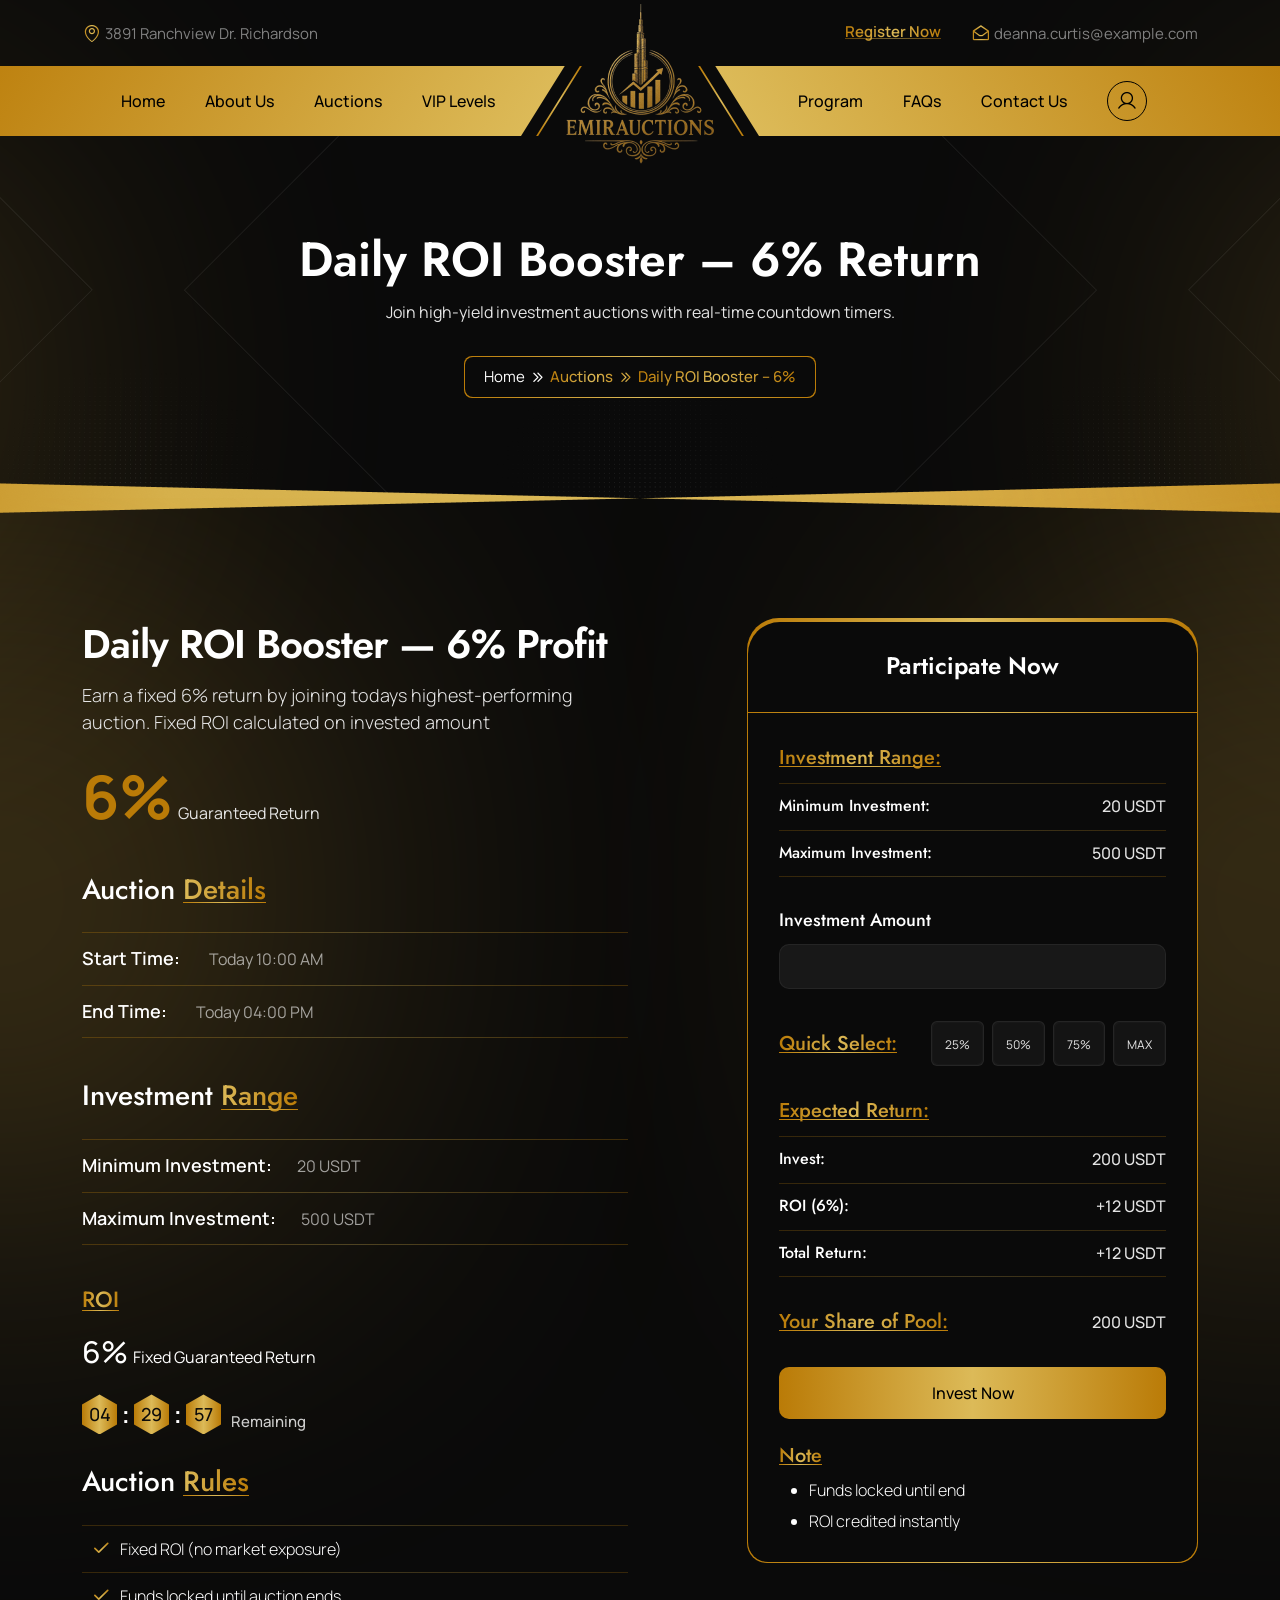
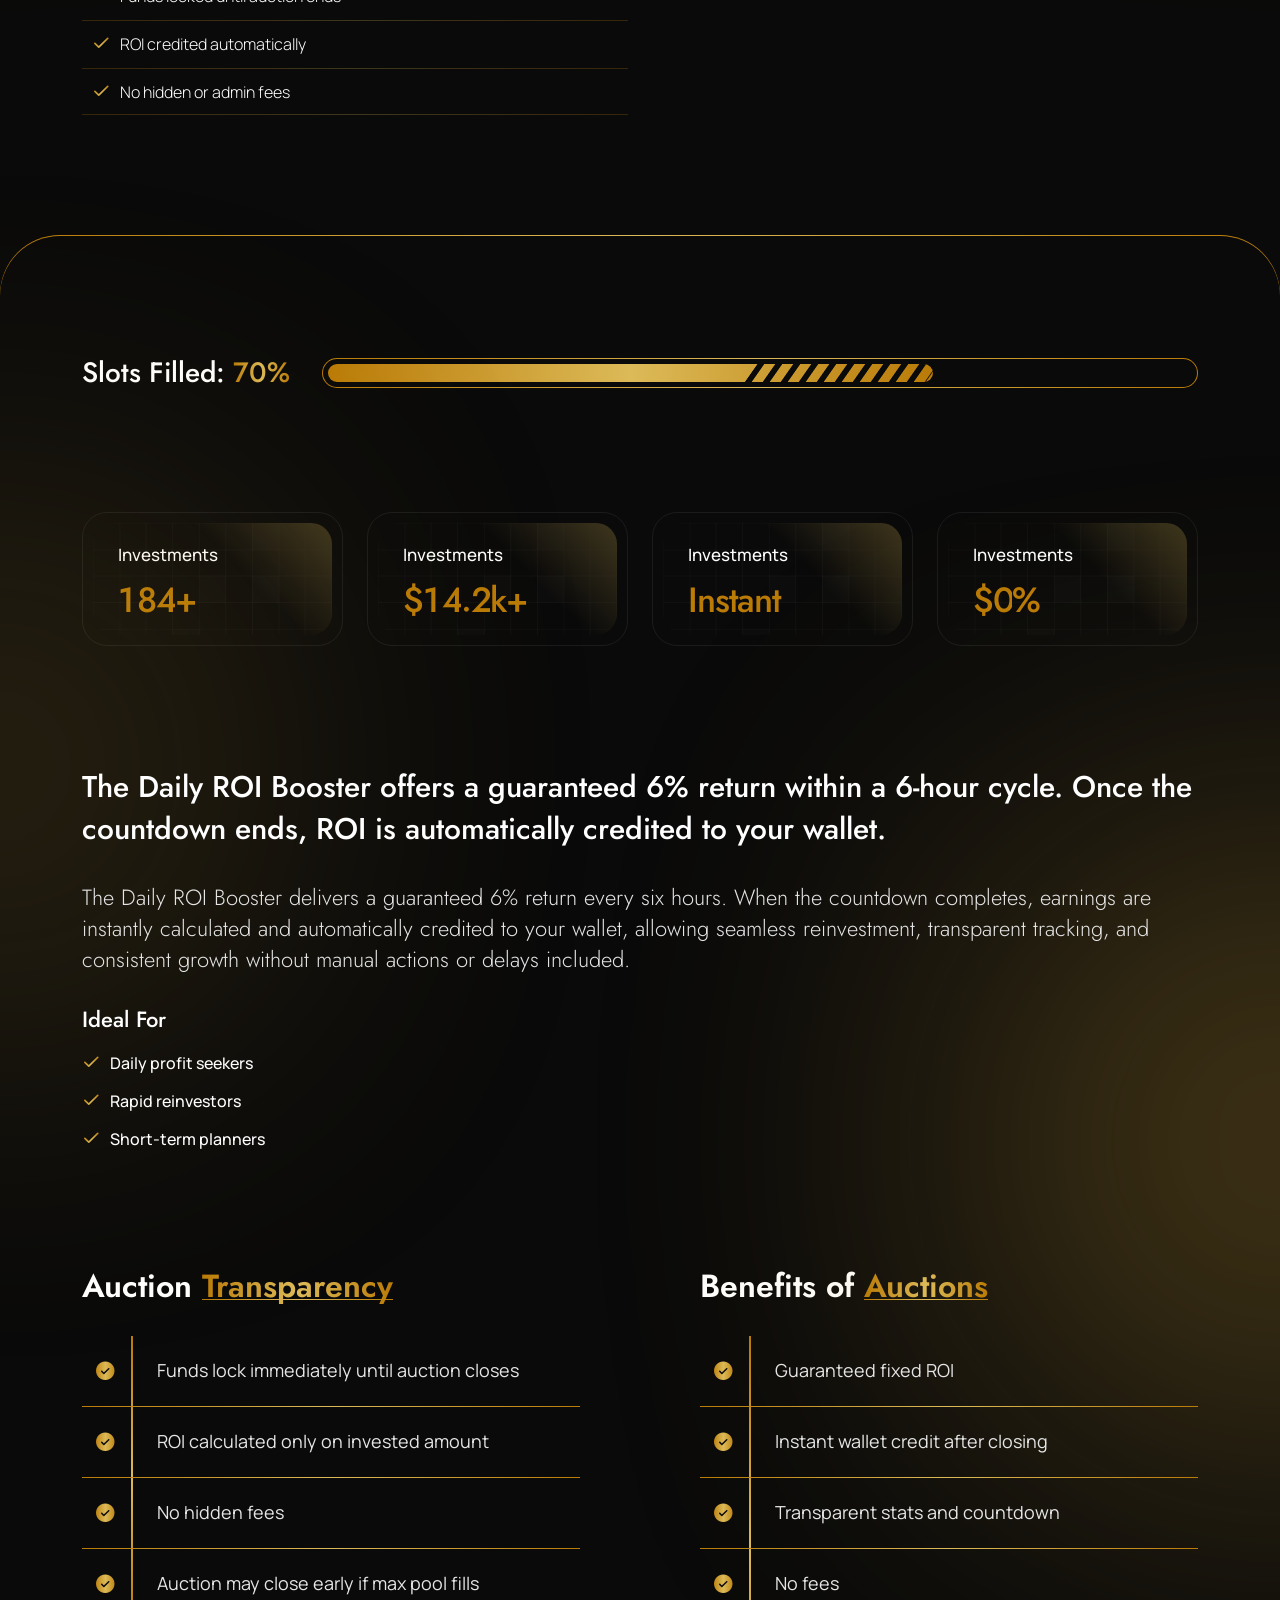
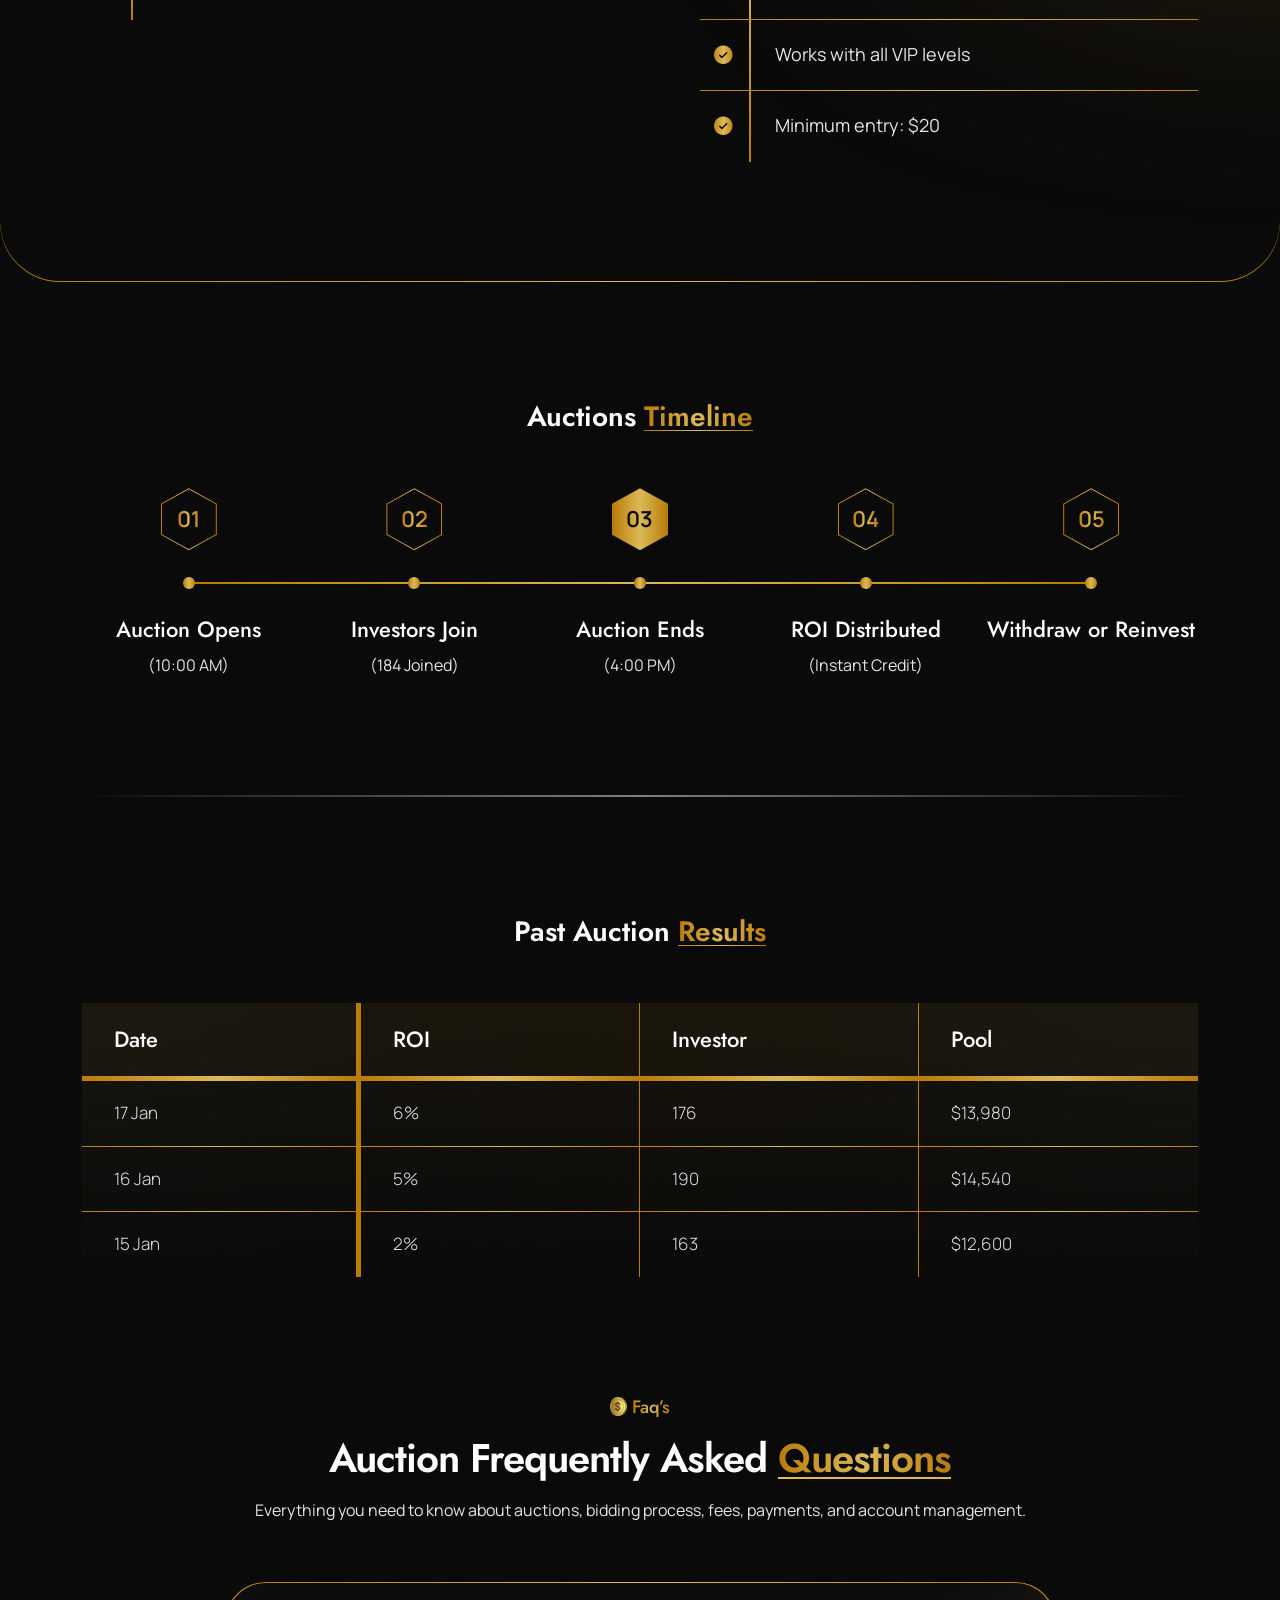
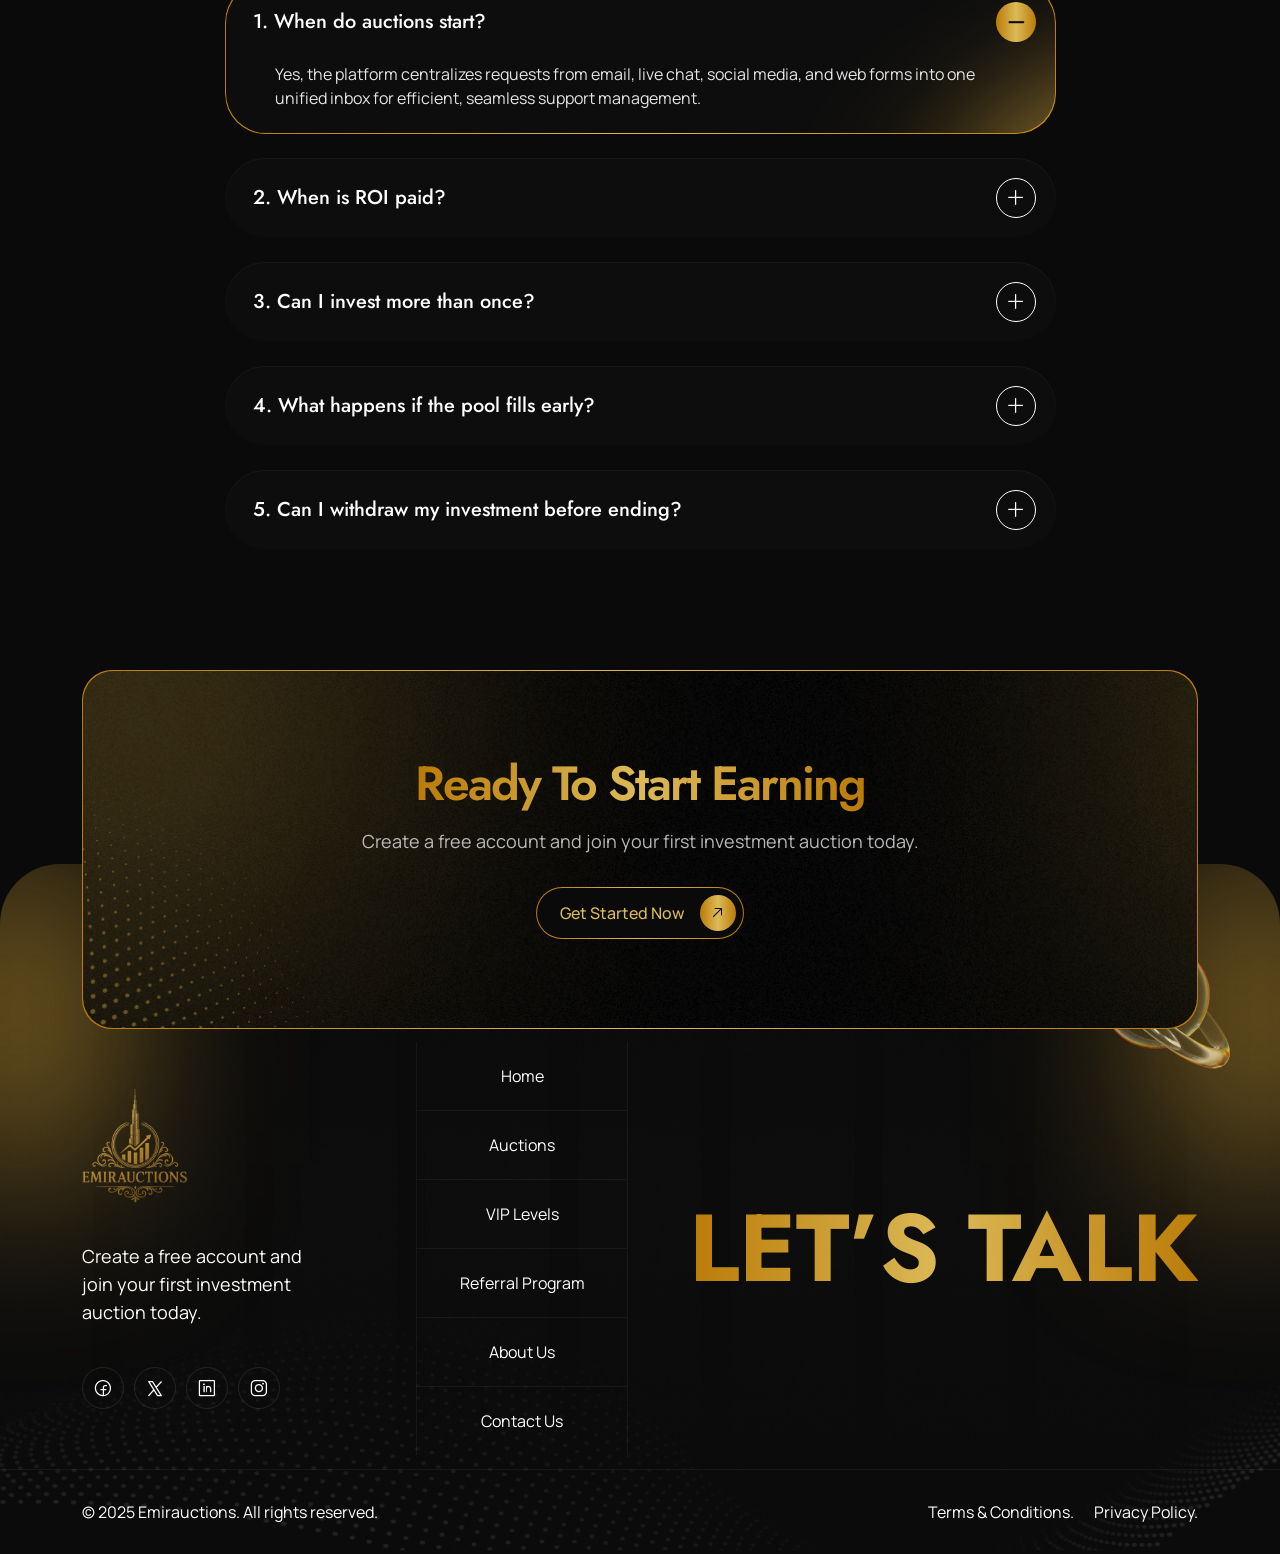
==== commit a6057258: "faq done" ====
--- a/auction-details.html
+++ b/auction-details.html
@@ -382,6 +382,7 @@
                                 <h2 class="accordion-header">
                                     <button class="accordion-button" type="button" data-bs-toggle="collapse" data-bs-target="#collapseOne" aria-expanded="true" aria-controls="collapseOne">
                                         1. When do auctions start?
+                                        <span></span>
                                     </button>
                                 </h2>
                                 <div id="collapseOne" class="accordion-collapse collapse show" data-bs-parent="#auctionDetailsFaq">
@@ -394,6 +395,7 @@
                                 <h2 class="accordion-header">
                                     <button class="accordion-button collapsed" type="button" data-bs-toggle="collapse" data-bs-target="#collapseTwo" aria-expanded="false" aria-controls="collapseTwo">
                                         2. When is ROI paid?
+                                        <span></span>
                                     </button>
                                 </h2>
                                 <div id="collapseTwo" class="accordion-collapse collapse" data-bs-parent="#auctionDetailsFaq">
@@ -406,6 +408,7 @@
                                 <h2 class="accordion-header">
                                     <button class="accordion-button collapsed" type="button" data-bs-toggle="collapse" data-bs-target="#collapseThree" aria-expanded="false" aria-controls="collapseThree">
                                         3. Can I invest more than once?
+                                        <span></span>
                                     </button>
                                 </h2>
                                 <div id="collapseThree" class="accordion-collapse collapse" data-bs-parent="#auctionDetailsFaq">
@@ -418,6 +421,7 @@
                                 <h2 class="accordion-header">
                                     <button class="accordion-button collapsed" type="button" data-bs-toggle="collapse" data-bs-target="#collapseFour" aria-expanded="false" aria-controls="collapseFour">
                                         4. What happens if the pool fills early?
+                                        <span></span>
                                     </button>
                                 </h2>
                                 <div id="collapseFour" class="accordion-collapse collapse" data-bs-parent="#auctionDetailsFaq">
@@ -430,6 +434,7 @@
                                 <h2 class="accordion-header">
                                     <button class="accordion-button collapsed" type="button" data-bs-toggle="collapse" data-bs-target="#collapseFive" aria-expanded="false" aria-controls="collapseFive">
                                         5. Can I withdraw my investment before ending?
+                                        <span></span>
                                     </button>
                                 </h2>
                                 <div id="collapseFive" class="accordion-collapse collapse" data-bs-parent="#auctionDetailsFaq">
--- a/assets/css/style.css
+++ b/assets/css/style.css
@@ -7084,19 +7084,31 @@
   border: 0;
   border-radius: 40px;
   position: relative;
+  overflow: hidden;
   z-index: 2;
 }
 .faq .accordion-item::after {
   content: "";
   position: absolute;
-  inset: 2px 2px 0;
+  inset: 1px;
   background: var(--black-2);
   background-image: -webkit-gradient(linear, left top, left bottom, from(color-mix(in srgb, var(--black-3), transparent 70%)), to(color-mix(in srgb, var(--black-3), transparent 70%)));
   background-image: linear-gradient(color-mix(in srgb, var(--black-3), transparent 70%), color-mix(in srgb, var(--black-3), transparent 70%));
   border-radius: 40px;
-  z-index: -1;
+  -webkit-transition: 0.3s;
+  transition: 0.3s;
+  z-index: -2;
+}
+.faq .accordion-item .show .accordion-body::before, .faq .accordion-item .show .accordion-body::after {
+  opacity: 1;
 }
 .faq .accordion-button {
+  display: -webkit-box;
+  display: -ms-flexbox;
+  display: flex;
+  -webkit-box-pack: justify;
+      -ms-flex-pack: justify;
+          justify-content: space-between;
   background: transparent;
   -webkit-box-shadow: 0 0;
           box-shadow: 0 0;
@@ -7106,11 +7118,87 @@
   color: var(--white-1);
   padding: 28px;
 }
+.faq .accordion-button.collapsed span {
+  color: var(--white-1);
+  border-color: var(--white-1);
+}
+.faq .accordion-button.collapsed span::before {
+  opacity: 0;
+}
+.faq .accordion-button.collapsed span::after {
+  content: "\e3d4";
+  font-weight: normal;
+  -webkit-transform: rotate(180deg);
+          transform: rotate(180deg);
+}
+.faq .accordion-button::after {
+  display: none;
+}
+.faq .accordion-button span {
+  text-align: center;
+  width: 40px;
+  height: 40px;
+  line-height: 38px;
+  font-size: 20px;
+  color: var(--black-2);
+  border: 1px solid transparent;
+  border-radius: 50%;
+  margin-block: -8px;
+  margin-right: -8px;
+  position: relative;
+  z-index: 2;
+}
+.faq .accordion-button span::before {
+  content: "";
+  position: absolute;
+  inset: -1px;
+  background: var(--gradient-1);
+  border-radius: 50%;
+  -webkit-transition: 0.3s;
+  transition: 0.3s;
+  z-index: -1;
+}
+.faq .accordion-button span::after {
+  display: inline-block;
+  content: "\e32a";
+  font-family: "Phosphor";
+  font-weight: bold;
+  -webkit-transition: 0.3s;
+  transition: 0.3s;
+}
 .faq .accordion-body {
   font-size: 16px;
   line-height: 1.5;
   color: var(--light-1);
   padding: 0 50px 24px;
+}
+.faq .accordion-body::before {
+  content: "";
+  position: absolute;
+  inset: 0;
+  background: var(--gradient-1);
+  border-radius: 40px;
+  opacity: 0;
+  -webkit-transition: 0.3s;
+  transition: 0.3s;
+  z-index: -2;
+}
+.faq .accordion-body::after {
+  content: "";
+  position: absolute;
+  bottom: -80px;
+  right: -150px;
+  width: 250px;
+  height: 100px;
+  background: var(--gradient-1);
+  -webkit-filter: blur(70px);
+          filter: blur(70px);
+  -webkit-transform: rotate(-30deg);
+          transform: rotate(-30deg);
+  opacity: 0;
+  -webkit-transition: 0.3s;
+  transition: 0.3s;
+  z-index: -1;
 }
 .faq .accordion-body p {
   font-size: 16px;
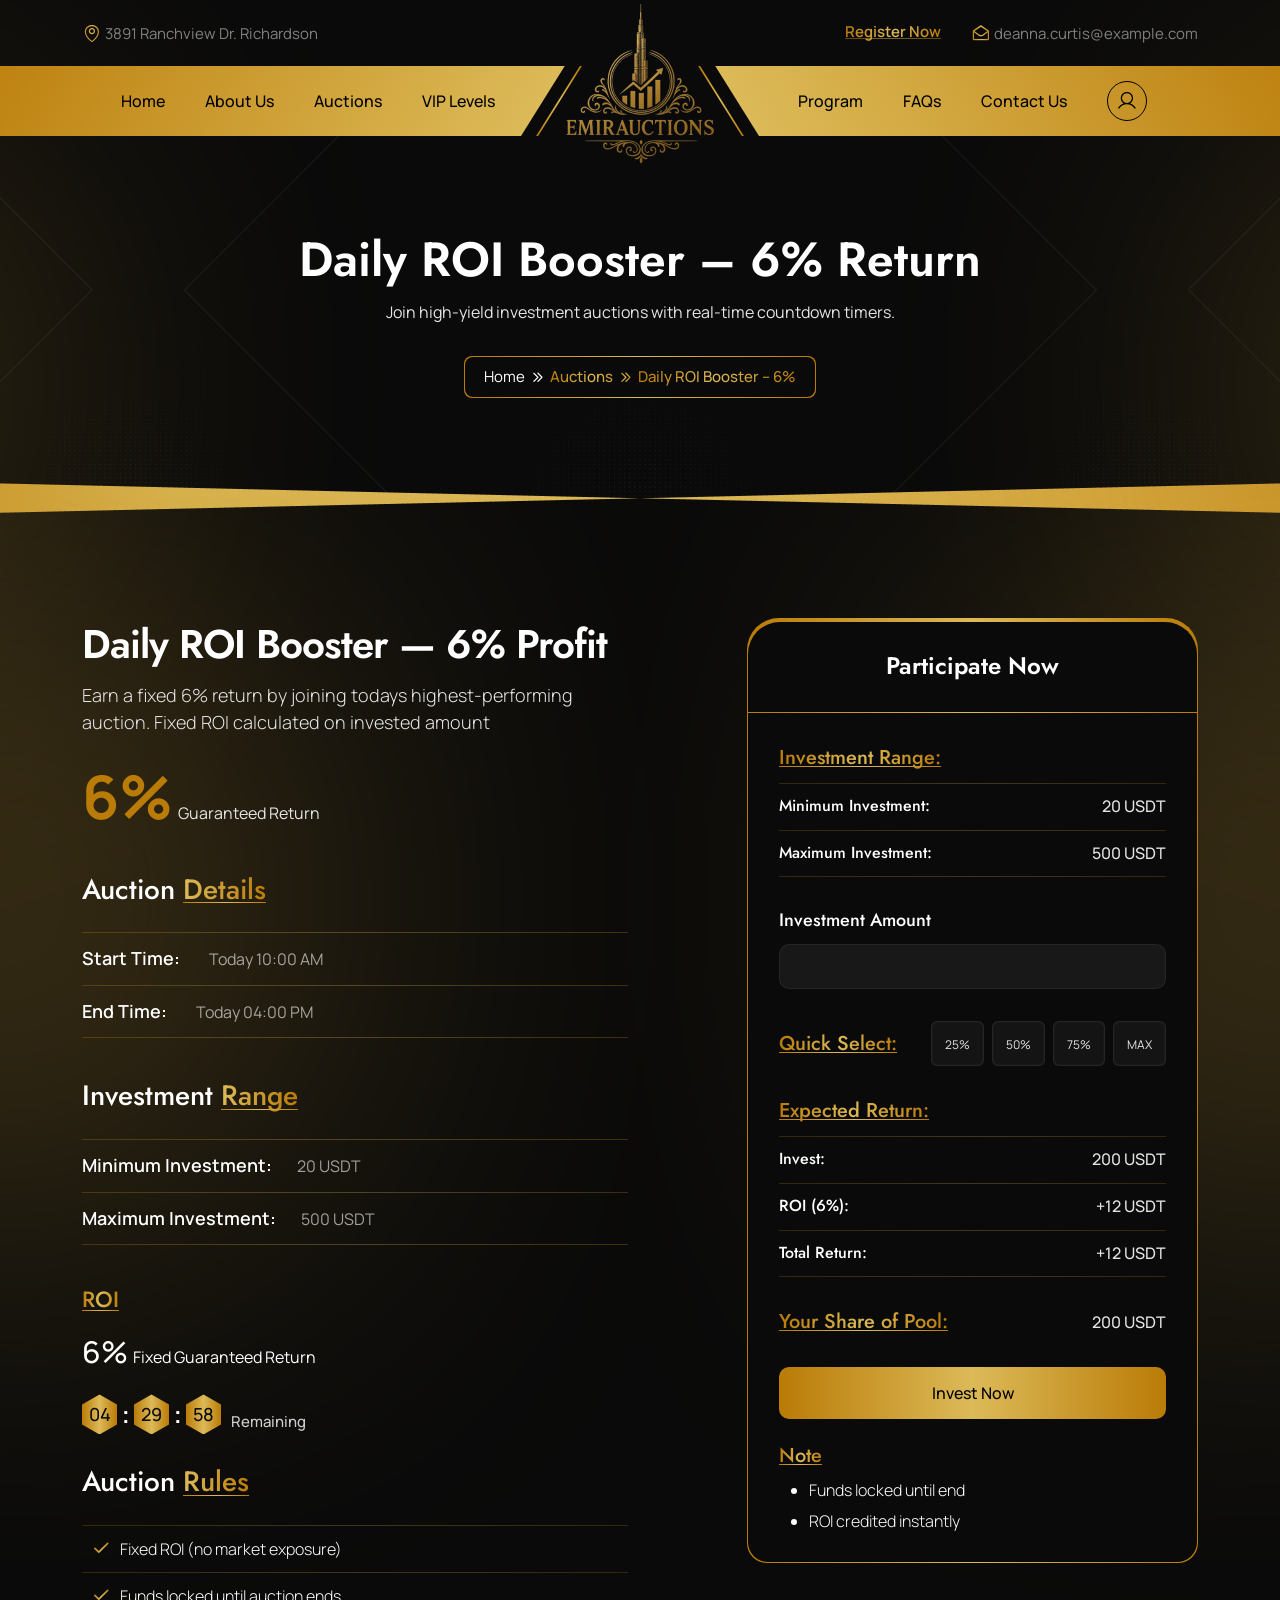
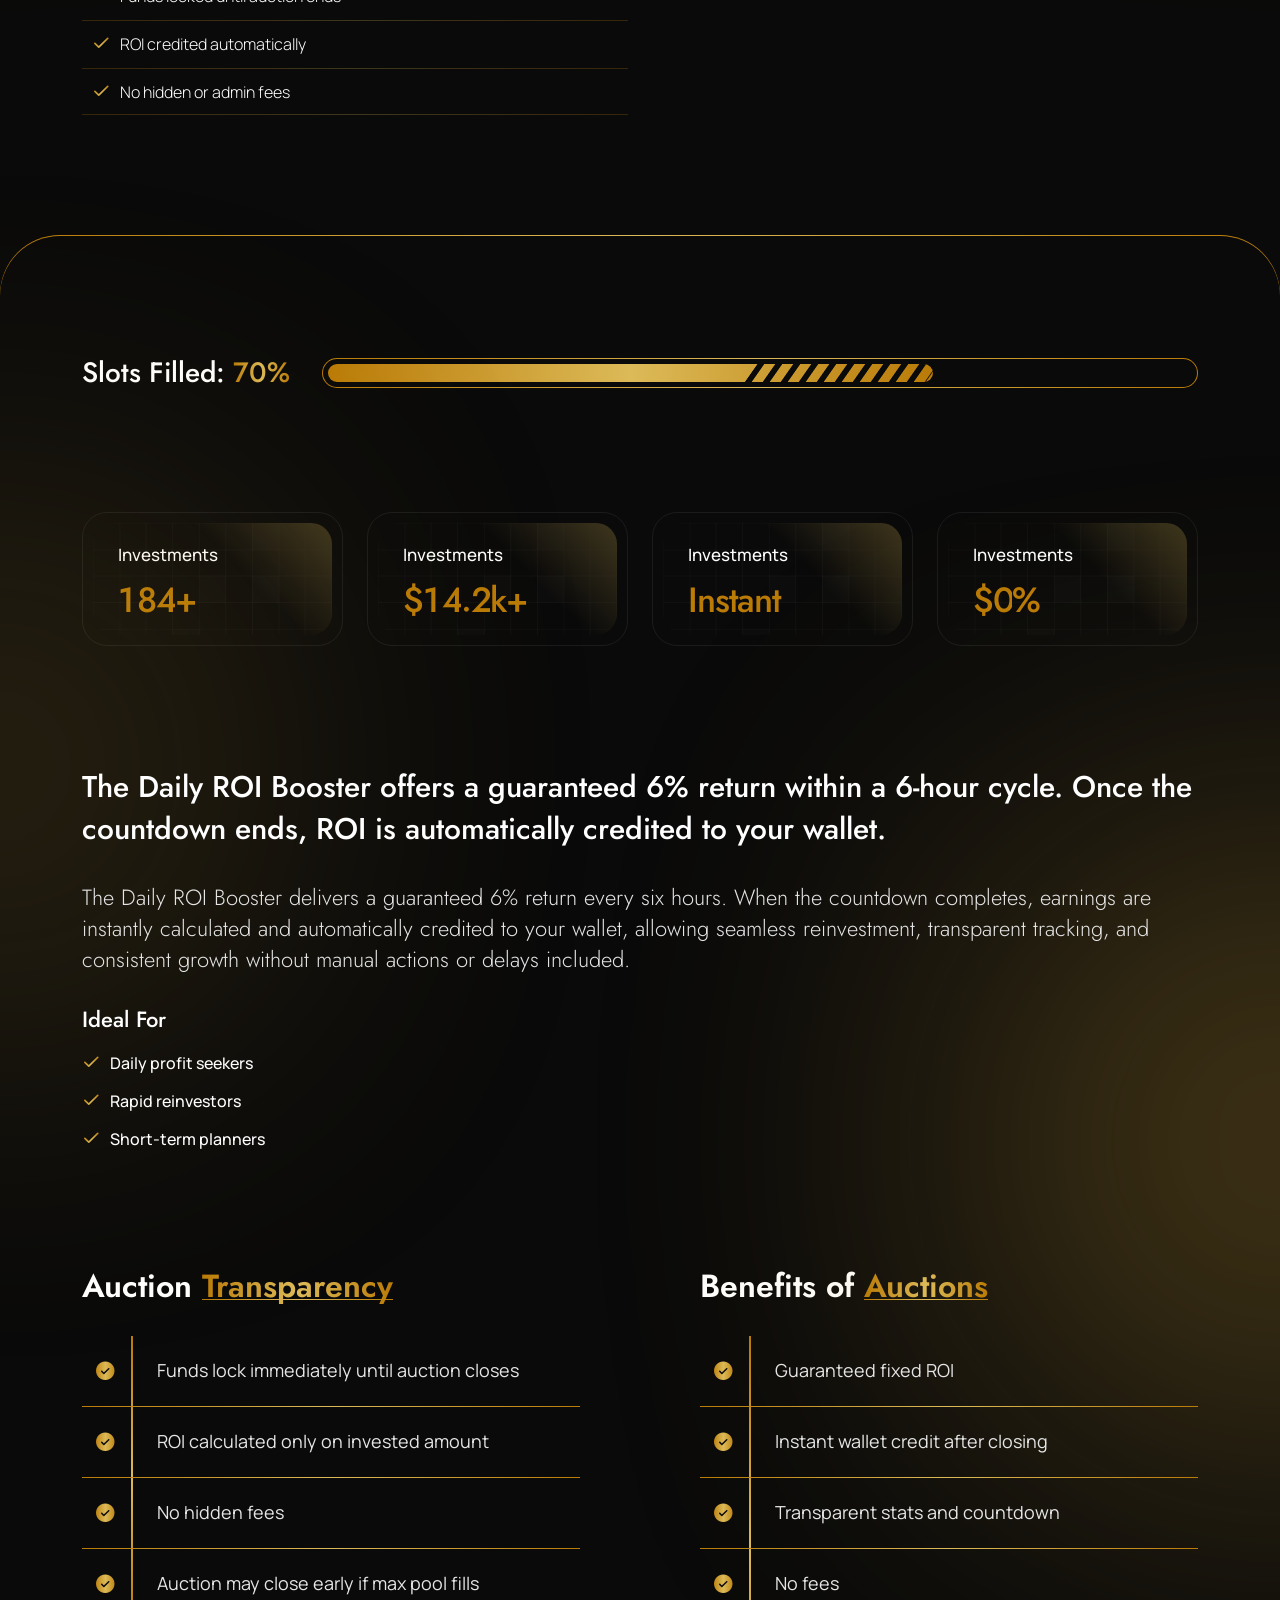
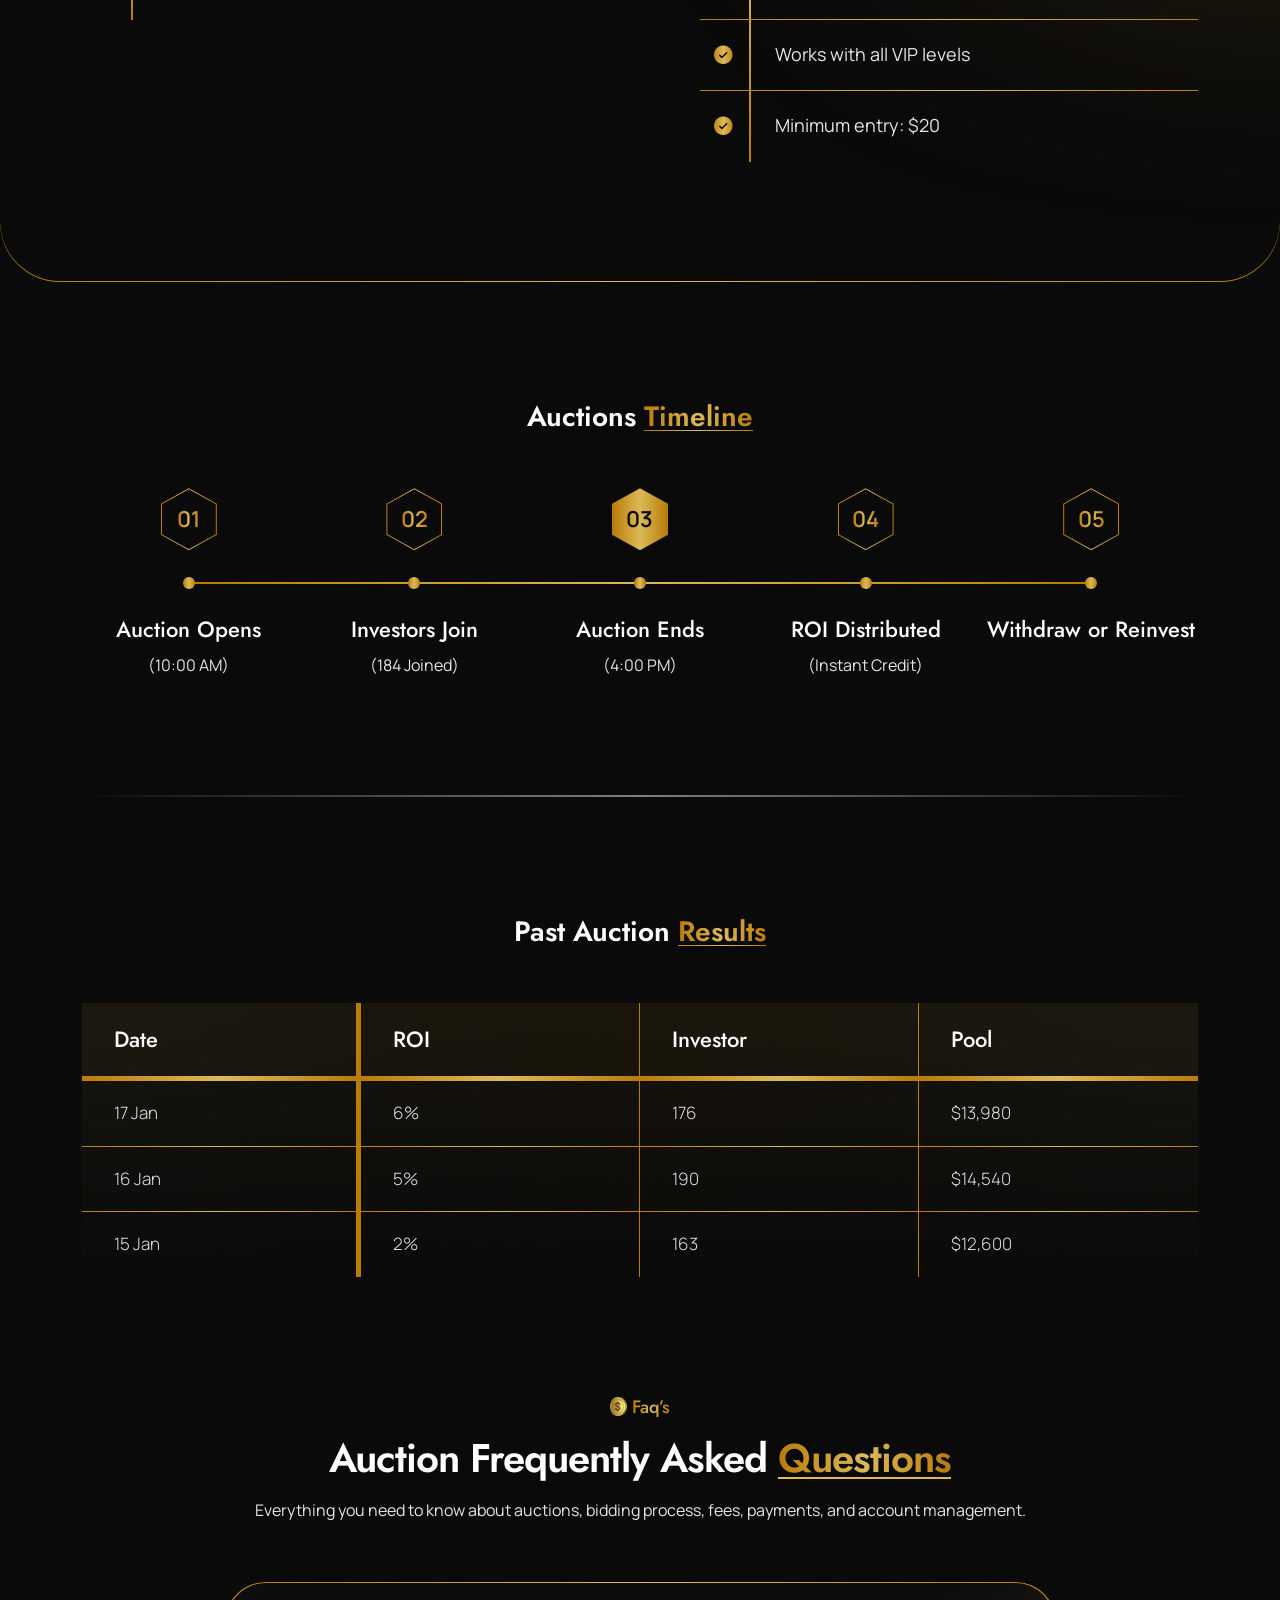
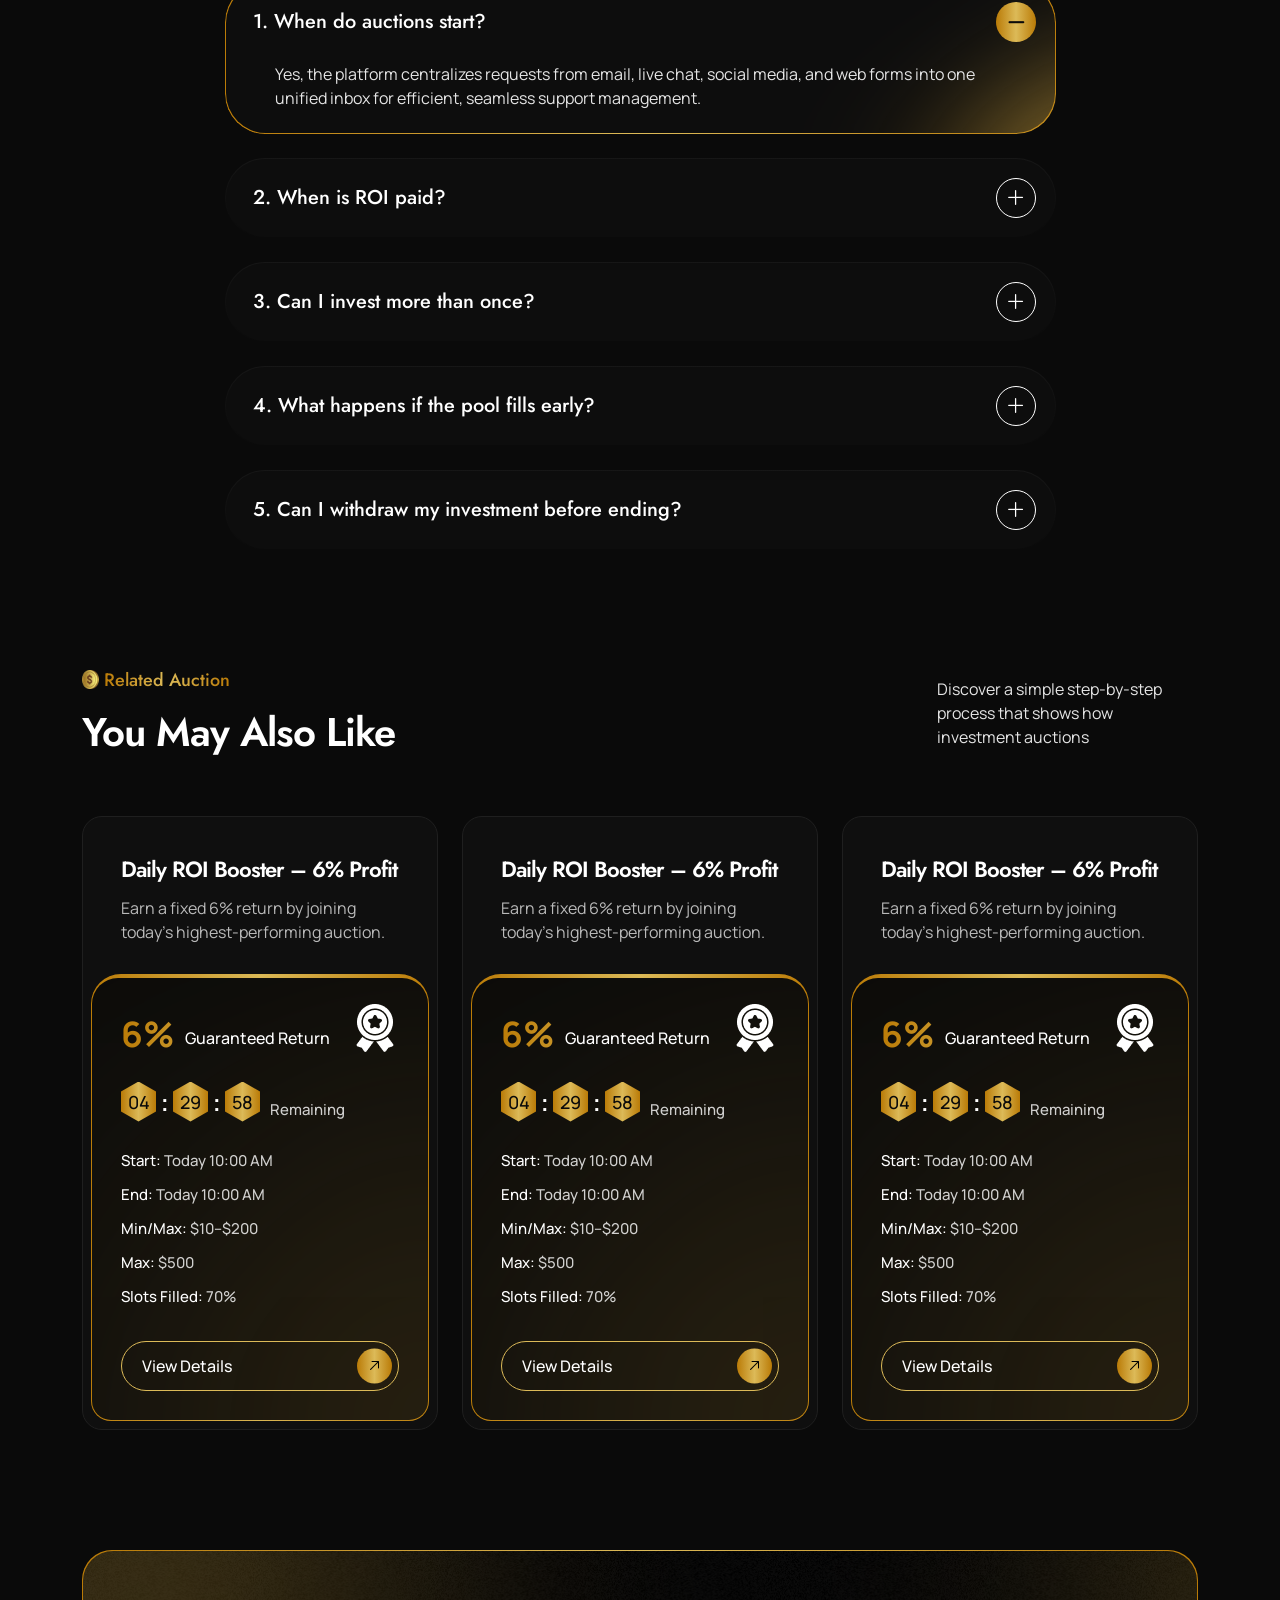
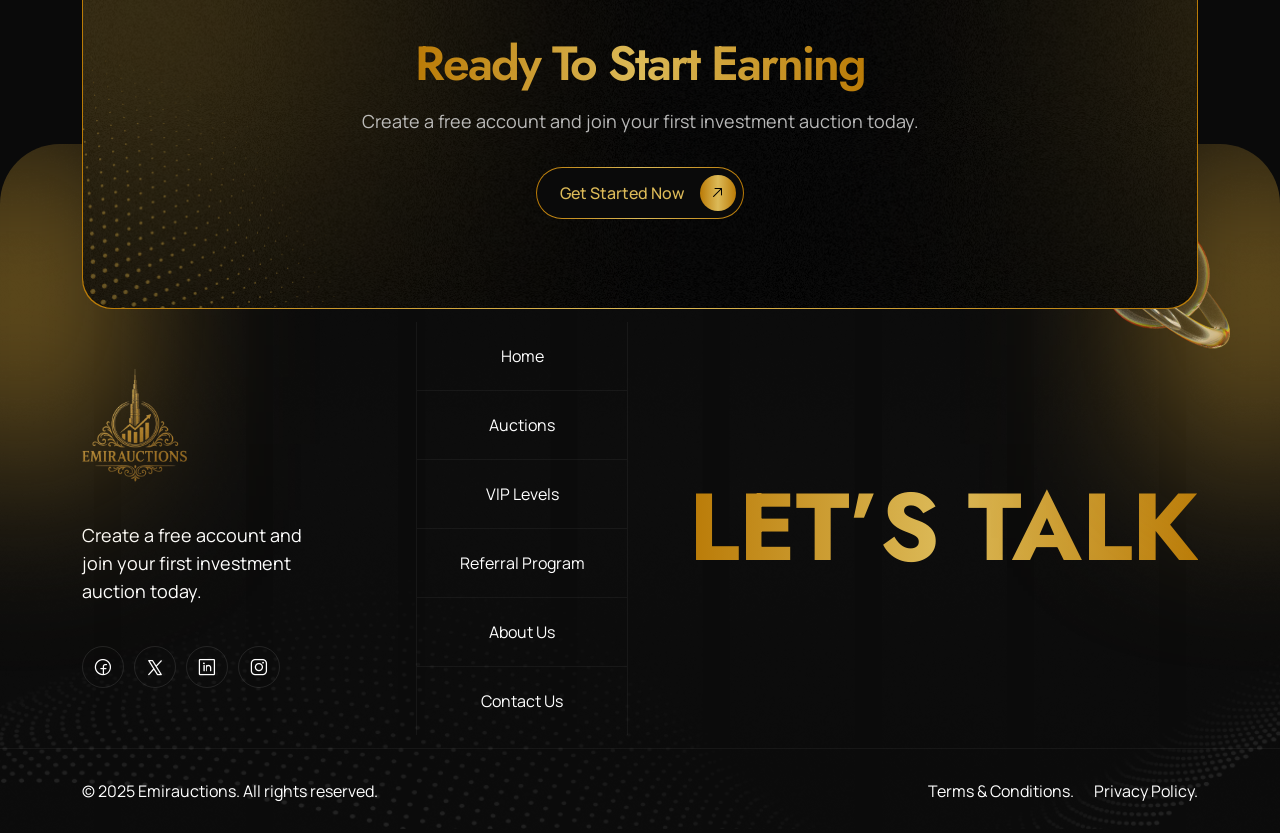
==== commit bdb26a96: "update" ====
--- a/auction-details.html
+++ b/auction-details.html
@@ -449,6 +449,93 @@
             </div>
         </div>
 
+        <div class="related-auction pb-120">
+            <div class="container">
+                <div class="section-heading text-start">
+                    <div class="row align-items-center">
+                        <div class="col-lg-9 col-md-7">
+                            <h3 class="section-heading--subtitle"><img src="assets/images/coin.png" alt="image"> <span>Related Auction</span></h3>
+                            <h2 class="section-heading--title mb-0">You May Also Like</h2>
+                        </div>
+                        <div class="col-lg-3 col-md-5">
+                            <p class="section-heading--desc">Discover a simple step-by-step process that shows how investment auctions</p>
+                        </div>
+                    </div>
+                </div>
+                <div class="row g-4 justify-content-center">
+                    <div class="col-xl-4 col-lg-5 col-md-6">
+                        <div class="auction--card">
+                            <div class="auction--card--top">
+                                <h3>Daily ROI Booster – 6% Profit</h3>
+                                <p>Earn a fixed 6% return by joining today's highest-performing auction.</p>
+                            </div>
+                            <div class="auction--card--body">
+                                <h4 class="auction--card--body--title">6% <span>Guaranteed Return</span><img src="assets/images/auction-icon.png" alt="icon"></h4>
+                                <div class="auction--card--body--counter">
+                                    <span class="auction--card--body--counter--countdown" data-minute="270"></span>
+                                    <span class="auction--card--body--counter--txt">Remaining</span>
+                                </div>
+                                <ul class="auction--card--body--list">
+                                    <li>Start: <span>Today 10:00 AM</span></li>
+                                    <li>End: <span>Today 10:00 AM</span></li>
+                                    <li>Min/Max: <span>$10–$200</span></li>
+                                    <li>Max: <span>$500</span></li>
+                                    <li>Slots Filled: <span>70%</span></li>
+                                </ul>
+                                <a href="#" class="auction--card--body--btn">View Details <span><i class="ph ph-arrow-up-right"></i></span></a>
+                            </div>
+                        </div>
+                    </div>
+                    <div class="col-xl-4 col-lg-5 col-md-6">
+                        <div class="auction--card">
+                            <div class="auction--card--top">
+                                <h3>Daily ROI Booster – 6% Profit</h3>
+                                <p>Earn a fixed 6% return by joining today's highest-performing auction.</p>
+                            </div>
+                            <div class="auction--card--body">
+                                <h4 class="auction--card--body--title">6% <span>Guaranteed Return</span><img src="assets/images/auction-icon.png" alt="icon"></h4>
+                                <div class="auction--card--body--counter">
+                                    <span class="auction--card--body--counter--countdown" data-minute="270"></span>
+                                    <span class="auction--card--body--counter--txt">Remaining</span>
+                                </div>
+                                <ul class="auction--card--body--list">
+                                    <li>Start: <span>Today 10:00 AM</span></li>
+                                    <li>End: <span>Today 10:00 AM</span></li>
+                                    <li>Min/Max: <span>$10–$200</span></li>
+                                    <li>Max: <span>$500</span></li>
+                                    <li>Slots Filled: <span>70%</span></li>
+                                </ul>
+                                <a href="#" class="auction--card--body--btn">View Details <span><i class="ph ph-arrow-up-right"></i></span></a>
+                            </div>
+                        </div>
+                    </div>
+                    <div class="col-xl-4 col-lg-5 col-md-6">
+                        <div class="auction--card">
+                            <div class="auction--card--top">
+                                <h3>Daily ROI Booster – 6% Profit</h3>
+                                <p>Earn a fixed 6% return by joining today's highest-performing auction.</p>
+                            </div>
+                            <div class="auction--card--body">
+                                <h4 class="auction--card--body--title">6% <span>Guaranteed Return</span><img src="assets/images/auction-icon.png" alt="icon"></h4>
+                                <div class="auction--card--body--counter">
+                                    <span class="auction--card--body--counter--countdown" data-minute="270"></span>
+                                    <span class="auction--card--body--counter--txt">Remaining</span>
+                                </div>
+                                <ul class="auction--card--body--list">
+                                    <li>Start: <span>Today 10:00 AM</span></li>
+                                    <li>End: <span>Today 10:00 AM</span></li>
+                                    <li>Min/Max: <span>$10–$200</span></li>
+                                    <li>Max: <span>$500</span></li>
+                                    <li>Slots Filled: <span>70%</span></li>
+                                </ul>
+                                <a href="#" class="auction--card--body--btn">View Details <span><i class="ph ph-arrow-up-right"></i></span></a>
+                            </div>
+                        </div>
+                    </div>
+                </div>
+            </div>
+        </div>
+
         <div class="cta">
             <div class="container">
                 <div class="cta--inner">
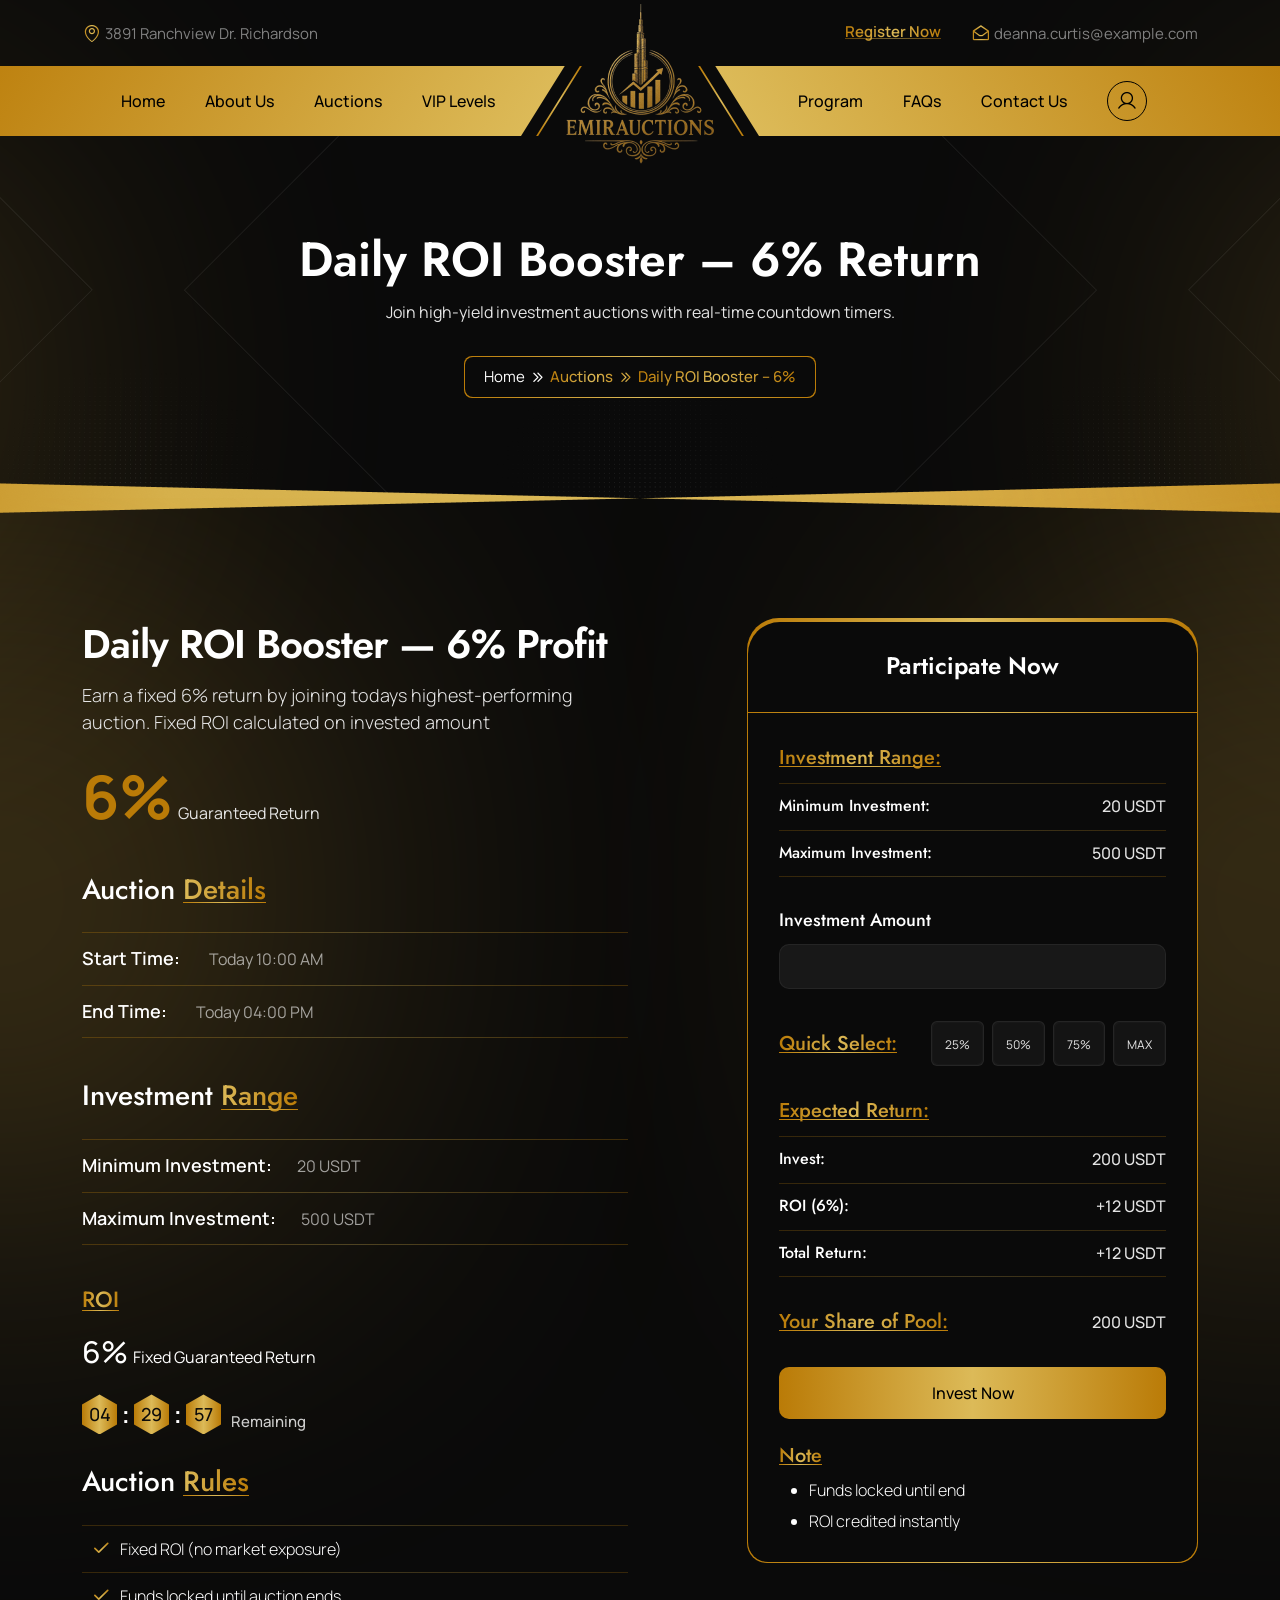
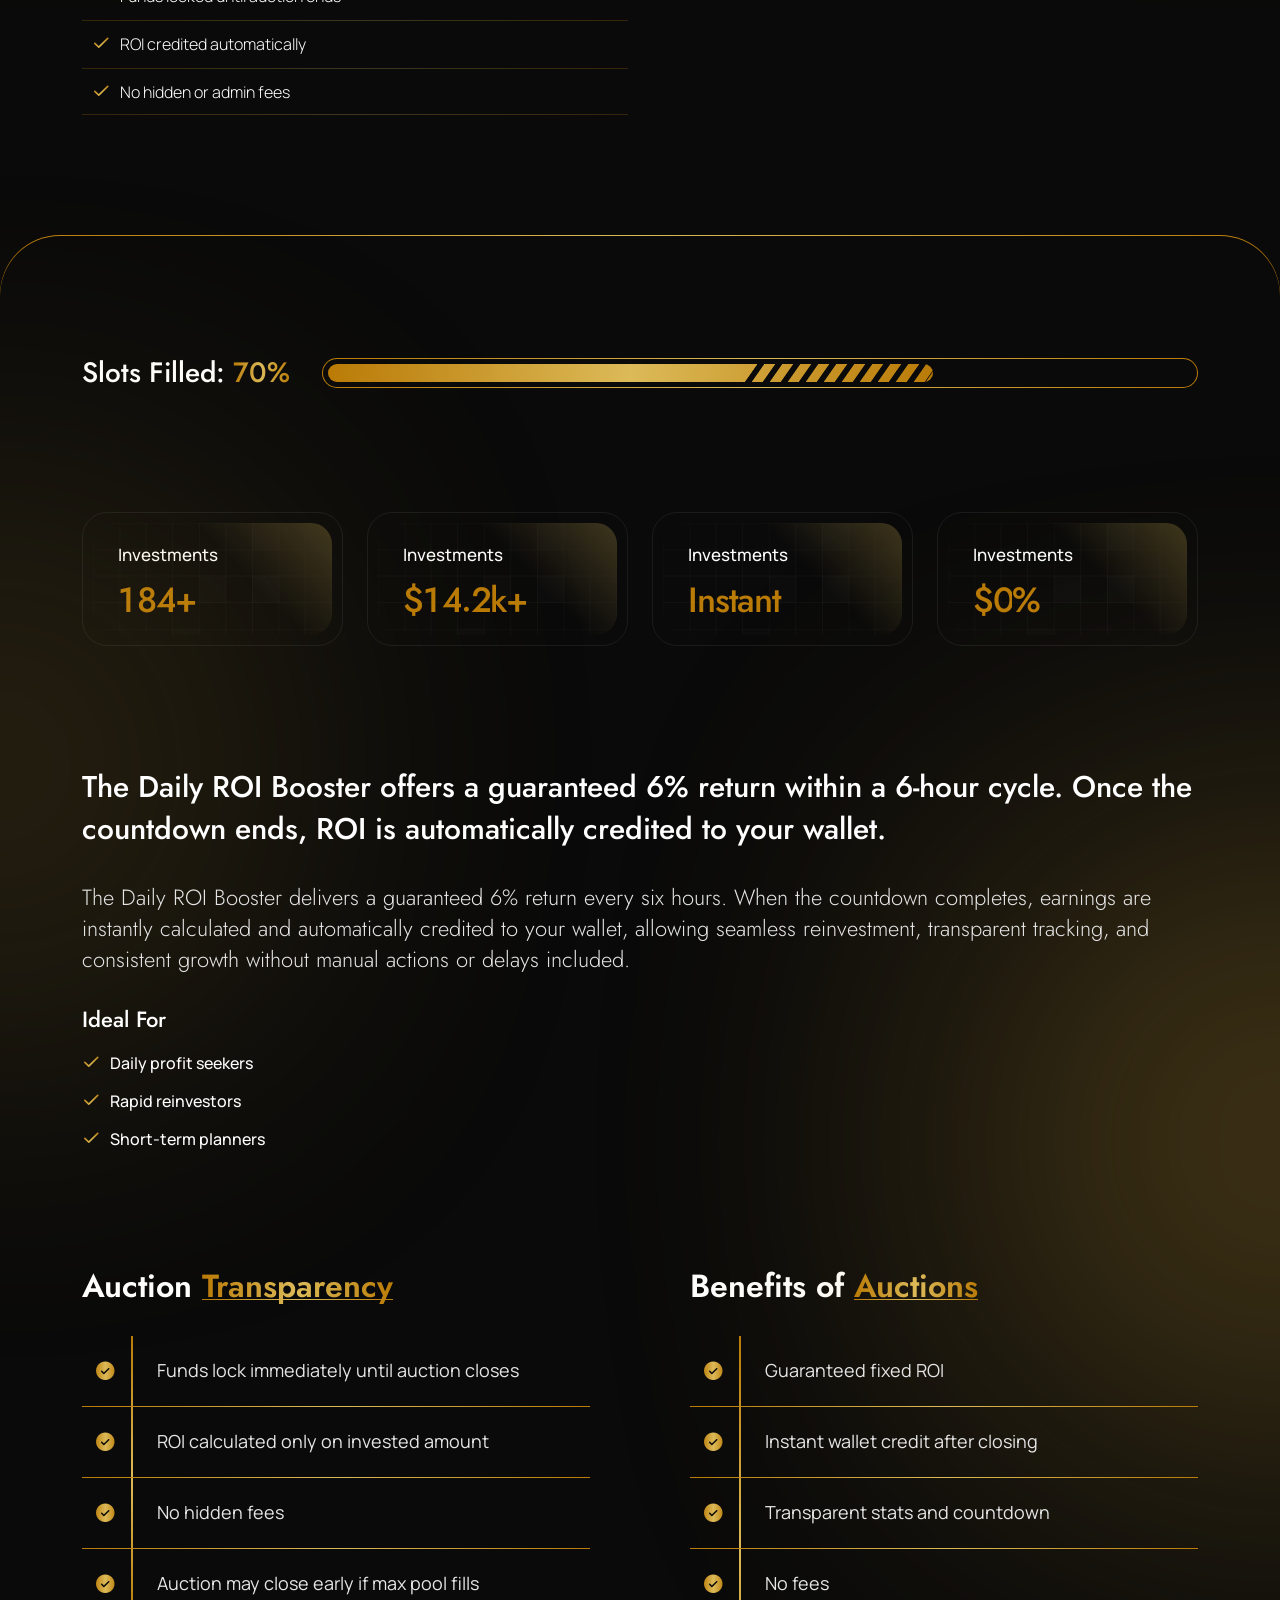
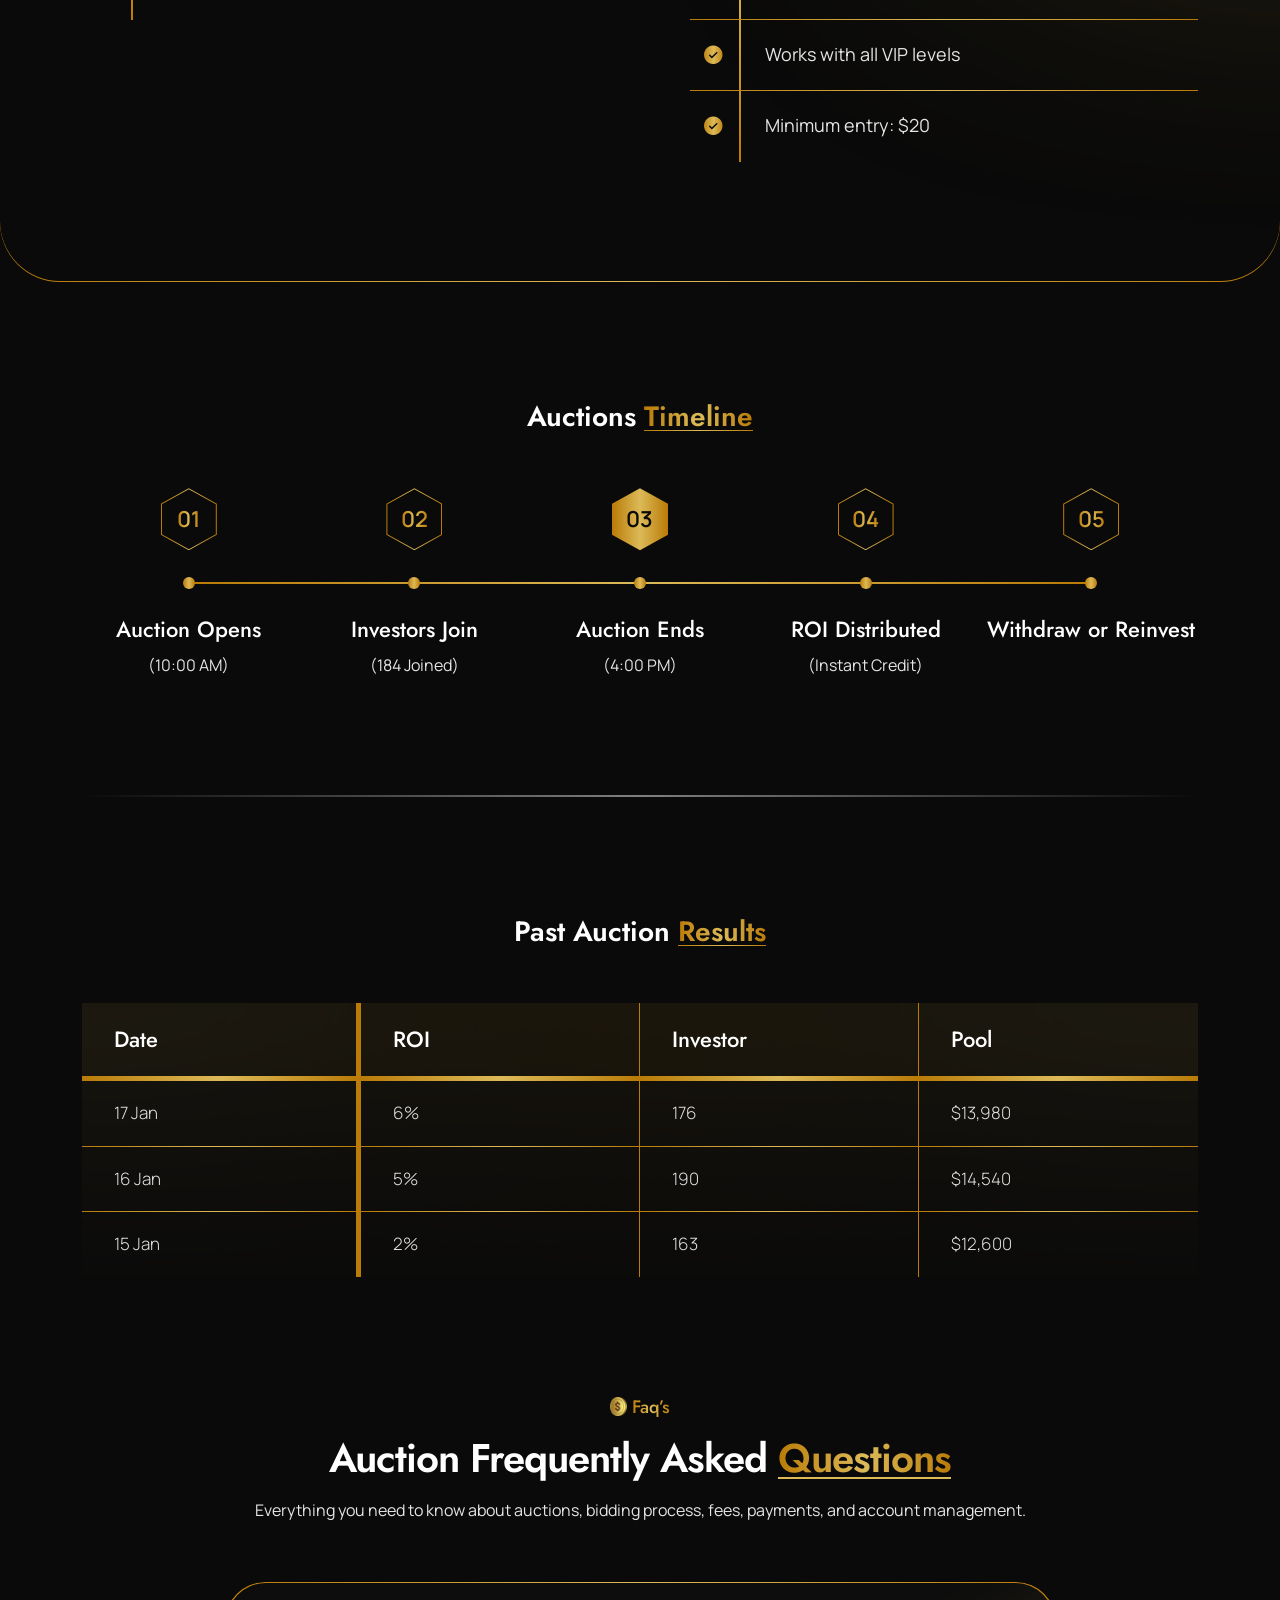
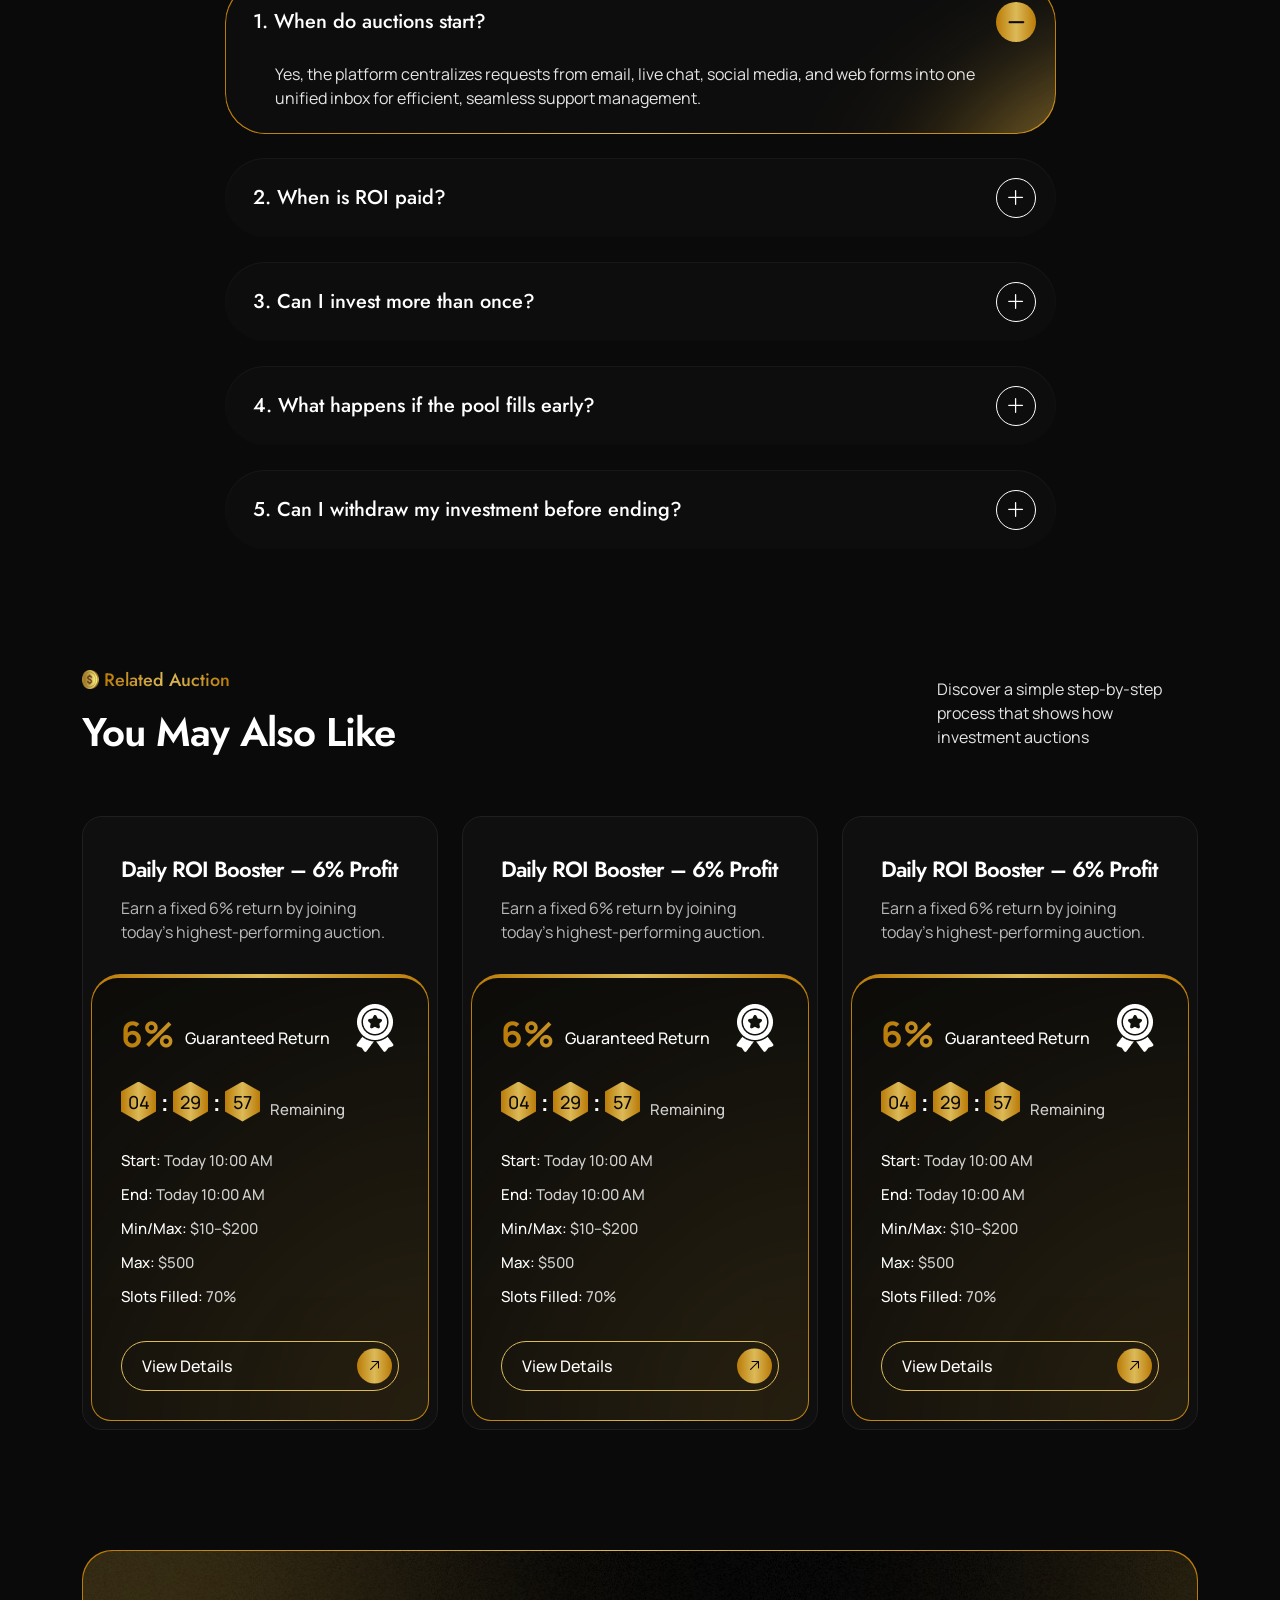
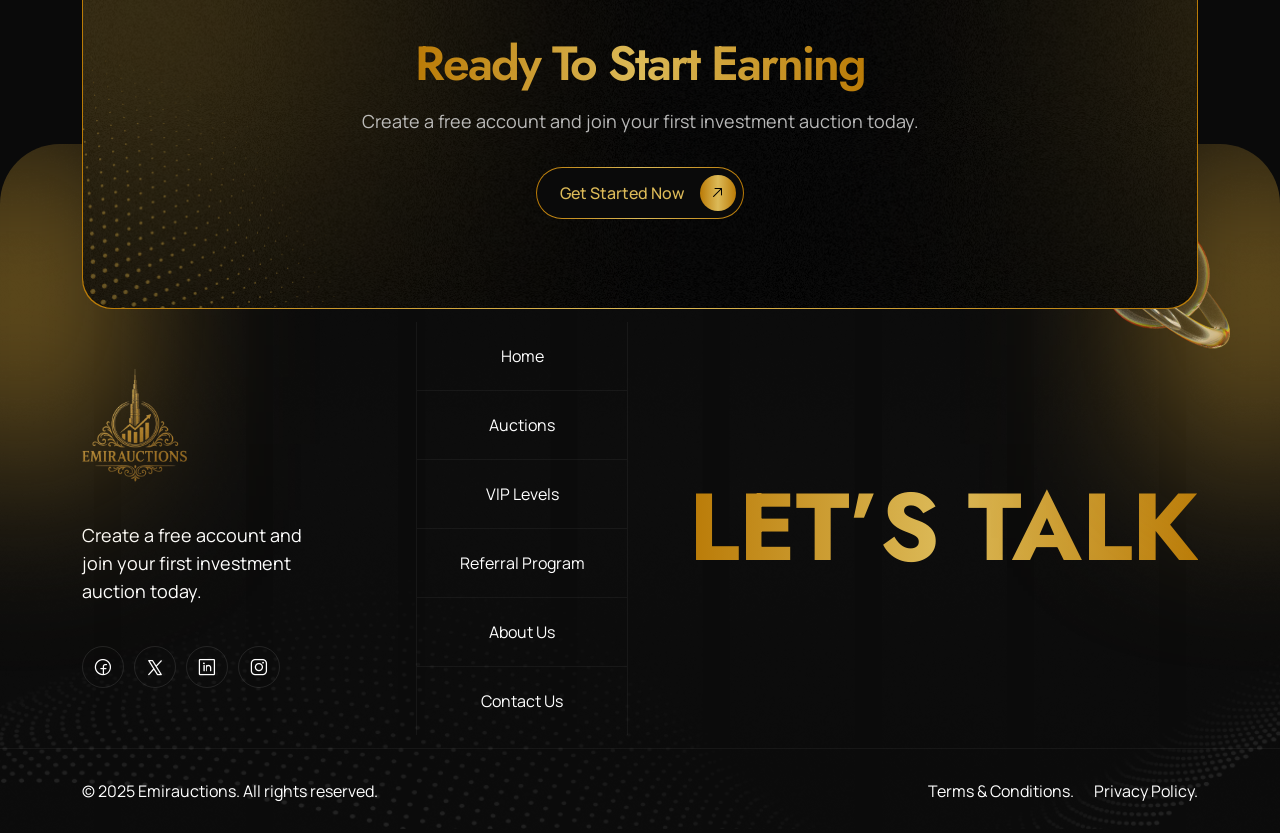
==== commit 597f2459: "update" ====
--- a/auction-details.html
+++ b/auction-details.html
@@ -328,7 +328,7 @@
             <div class="container">
                 <h2 class="auction-timeline--title">Past Auction <span>Results</span></h2>
                 <div class="auction-result--table">
-                    <div class="table-responsive">
+                    <div class="table-responsive scroll">
                         <table class="table">
                             <thead>
                                 <tr>
--- a/assets/css/style.css
+++ b/assets/css/style.css
@@ -686,11 +686,54 @@
   border-color: color-mix(in srgb, var(--black-4), transparent 30%);
   border-radius: 16px;
 }
+@media screen and (max-width: 991px) {
+  .card {
+    padding: 18px 24px;
+  }
+}
+@media screen and (max-width: 767px) {
+  .card {
+    padding: 12px 16px;
+    border-radius: 10px;
+  }
+}
 .card-header {
   color: var(--light-1);
   padding: 0;
   padding-bottom: 24px;
   border-bottom: 2px dashed var(--black-4);
+}
+@media screen and (max-width: 991px) {
+  .card-header {
+    padding-bottom: 18px;
+  }
+}
+@media screen and (max-width: 767px) {
+  .card-header {
+    padding-bottom: 12px;
+  }
+}
+.card-header .d-flex {
+  -webkit-column-gap: 24px;
+     -moz-column-gap: 24px;
+          column-gap: 24px;
+  row-gap: 12px;
+}
+@media screen and (max-width: 991px) {
+  .card-header .d-flex {
+    -webkit-column-gap: 18px;
+       -moz-column-gap: 18px;
+            column-gap: 18px;
+    row-gap: 9px;
+  }
+}
+@media screen and (max-width: 767px) {
+  .card-header .d-flex {
+    -webkit-column-gap: 12px;
+       -moz-column-gap: 12px;
+            column-gap: 12px;
+    row-gap: 6px;
+  }
 }
 .card-title {
   font-size: 24px;
@@ -699,6 +742,21 @@
   color: var(--white-1);
   margin-bottom: 0;
 }
+@media screen and (max-width: 1399px) {
+  .card-title {
+    font-size: 22px;
+  }
+}
+@media screen and (max-width: 991px) {
+  .card-title {
+    font-size: 20px;
+  }
+}
+@media screen and (max-width: 767px) {
+  .card-title {
+    font-size: 18px;
+  }
+}
 .card-title span {
   color: transparent;
   background: var(--gradient-1);
@@ -714,6 +772,11 @@
   width: 100%;
   height: 1px;
   background: var(--gradient-1);
+}
+@media screen and (max-width: 767px) {
+  .card-title span::after {
+    bottom: 4px;
+  }
 }
 .card--select {
   -ms-flex-negative: 0;
@@ -729,6 +792,11 @@
 .card--select span {
   font-size: 14px;
   line-height: 1.5;
+}
+@media screen and (max-width: 767px) {
+  .card--select span {
+    font-size: 12px;
+  }
 }
 .card--select select {
   height: 34px;
@@ -748,12 +816,30 @@
   -webkit-transition: 0.3s;
   transition: 0.3s;
 }
+@media screen and (max-width: 767px) {
+  .card--select select {
+    height: 30px;
+    font-size: 10px;
+    padding: 0 25px 0 10px;
+    background-size: 13px;
+  }
+}
 .card--select select option {
   background: var(--black-3);
 }
 .card-body {
   padding: 0;
   padding-top: 24px;
+}
+@media screen and (max-width: 991px) {
+  .card-body {
+    padding-top: 18px;
+  }
+}
+@media screen and (max-width: 767px) {
+  .card-body {
+    padding-top: 12px;
+  }
 }
 
 .btn {
@@ -4148,8 +4234,38 @@
       flex-wrap: wrap;
   gap: 120px;
 }
+@media screen and (max-width: 1399px) {
+  .auction-information--list {
+    gap: 100px;
+  }
+}
+@media screen and (max-width: 1199px) {
+  .auction-information--list {
+    gap: 80px;
+  }
+}
+@media screen and (max-width: 767px) {
+  .auction-information--list {
+    gap: 60px;
+  }
+}
 .auction-information--list--group {
   width: calc(50% - 60px);
+}
+@media screen and (max-width: 1399px) {
+  .auction-information--list--group {
+    width: calc(50% - 50px);
+  }
+}
+@media screen and (max-width: 1199px) {
+  .auction-information--list--group {
+    width: calc(50% - 40px);
+  }
+}
+@media screen and (max-width: 767px) {
+  .auction-information--list--group {
+    width: 100%;
+  }
 }
 .auction-information--list--group ul {
   position: relative;
@@ -4168,6 +4284,16 @@
           transform: translateX(-50%);
   z-index: -1;
 }
+@media screen and (max-width: 1199px) {
+  .auction-information--list--group ul::after {
+    left: 38px;
+  }
+}
+@media screen and (max-width: 767px) {
+  .auction-information--list--group ul::after {
+    left: 33px;
+  }
+}
 .auction-information--list--title {
   font-family: var(--heading-font);
   font-size: 32px;
@@ -4176,6 +4302,24 @@
   color: var(--white-1);
   margin-bottom: 32px;
 }
+@media screen and (max-width: 1199px) {
+  .auction-information--list--title {
+    font-size: 27px;
+    font-weight: 500;
+    margin-bottom: 27px;
+  }
+}
+@media screen and (max-width: 767px) {
+  .auction-information--list--title {
+    font-size: 22px;
+    margin-bottom: 22px;
+  }
+}
+@media screen and (max-width: 575px) {
+  .auction-information--list--title {
+    font-size: 20px;
+  }
+}
 .auction-information--list--title span {
   color: transparent;
   background: var(--gradient-1);
@@ -4193,6 +4337,11 @@
   height: 1px;
   background: var(--gradient-1);
   z-index: -1;
+}
+@media screen and (max-width: 1199px) {
+  .auction-information--list--title span::after {
+    bottom: 2px;
+  }
 }
 .auction-information--list--item {
   font-size: 18px;
@@ -4204,6 +4353,19 @@
   padding: 24px 12px;
   position: relative;
 }
+@media screen and (max-width: 1199px) {
+  .auction-information--list--item {
+    font-size: 16px;
+    gap: 20px;
+    padding: 18px 9px;
+  }
+}
+@media screen and (max-width: 767px) {
+  .auction-information--list--item {
+    font-size: 14px;
+    padding: 12px 6px;
+  }
+}
 .auction-information--list--item:last-child::after {
   display: none;
 }
@@ -4226,6 +4388,16 @@
   background: var(--gradient-1);
   -webkit-background-clip: text;
           background-clip: text;
+}
+@media screen and (max-width: 1199px) {
+  .auction-information--list--item i {
+    font-size: 20px;
+  }
+}
+@media screen and (max-width: 767px) {
+  .auction-information--list--item i {
+    font-size: 18px;
+  }
 }
 
 .auction-timeline--inner {
@@ -6643,6 +6815,7 @@
     -webkit-box-pack: center;
         -ms-flex-pack: center;
             justify-content: center;
+    gap: 5px;
   }
 }
 .footer--content--social a {
@@ -6656,6 +6829,22 @@
   position: relative;
   z-index: 2;
 }
+@media screen and (max-width: 1199px) {
+  .footer--content--social a {
+    width: 37px;
+    height: 37px;
+    line-height: 38px;
+    font-size: 18px;
+  }
+}
+@media screen and (max-width: 767px) {
+  .footer--content--social a {
+    width: 32px;
+    height: 32px;
+    line-height: 32px;
+    font-size: 16px;
+  }
+}
 .footer--content--social a::before {
   content: "";
   position: absolute;
@@ -6677,6 +6866,18 @@
 .footer--content--social a:hover::before {
   width: 45px;
   height: 45px;
+}
+@media screen and (max-width: 1199px) {
+  .footer--content--social a:hover::before {
+    width: 40px;
+    height: 40px;
+  }
+}
+@media screen and (max-width: 767px) {
+  .footer--content--social a:hover::before {
+    width: 35px;
+    height: 35px;
+  }
 }
 .footer--menu {
   text-align: center;
@@ -7087,6 +7288,21 @@
   overflow: hidden;
   z-index: 2;
 }
+@media screen and (max-width: 1199px) {
+  .faq .accordion-item {
+    border-radius: 30px;
+  }
+}
+@media screen and (max-width: 991px) {
+  .faq .accordion-item {
+    border-radius: 25px;
+  }
+}
+@media screen and (max-width: 767px) {
+  .faq .accordion-item {
+    border-radius: 20px;
+  }
+}
 .faq .accordion-item::after {
   content: "";
   position: absolute;
@@ -7098,6 +7314,21 @@
   -webkit-transition: 0.3s;
   transition: 0.3s;
   z-index: -2;
+}
+@media screen and (max-width: 1199px) {
+  .faq .accordion-item::after {
+    border-radius: 30px;
+  }
+}
+@media screen and (max-width: 991px) {
+  .faq .accordion-item::after {
+    border-radius: 25px;
+  }
+}
+@media screen and (max-width: 767px) {
+  .faq .accordion-item::after {
+    border-radius: 20px;
+  }
 }
 .faq .accordion-item .show .accordion-body::before, .faq .accordion-item .show .accordion-body::after {
   opacity: 1;
@@ -7118,6 +7349,18 @@
   color: var(--white-1);
   padding: 28px;
 }
+@media screen and (max-width: 1199px) {
+  .faq .accordion-button {
+    font-size: 18px;
+    padding: 21px;
+  }
+}
+@media screen and (max-width: 767px) {
+  .faq .accordion-button {
+    font-size: 16px;
+    padding: 14px;
+  }
+}
 .faq .accordion-button.collapsed span {
   color: var(--white-1);
   border-color: var(--white-1);
@@ -7135,6 +7378,8 @@
   display: none;
 }
 .faq .accordion-button span {
+  -ms-flex-negative: 0;
+      flex-shrink: 0;
   text-align: center;
   width: 40px;
   height: 40px;
@@ -7148,6 +7393,26 @@
   position: relative;
   z-index: 2;
 }
+@media screen and (max-width: 1199px) {
+  .faq .accordion-button span {
+    width: 35px;
+    height: 35px;
+    line-height: 33px;
+    font-size: 16px;
+    margin-block: -7px;
+    margin-right: -7px;
+  }
+}
+@media screen and (max-width: 767px) {
+  .faq .accordion-button span {
+    width: 30px;
+    height: 30px;
+    line-height: 28px;
+    font-size: 14px;
+    margin-block: -6px;
+    margin-right: -6px;
+  }
+}
 .faq .accordion-button span::before {
   content: "";
   position: absolute;
@@ -7172,6 +7437,23 @@
   color: var(--light-1);
   padding: 0 50px 24px;
 }
+@media screen and (max-width: 1199px) {
+  .faq .accordion-body {
+    padding: 0 40px 20px;
+  }
+}
+@media screen and (max-width: 991px) {
+  .faq .accordion-body {
+    font-size: 14px;
+    padding: 0 30px 18px;
+  }
+}
+@media screen and (max-width: 767px) {
+  .faq .accordion-body {
+    font-size: 12px;
+    padding: 0 25px 14px;
+  }
+}
 .faq .accordion-body::before {
   content: "";
   position: absolute;
@@ -7182,6 +7464,21 @@
   -webkit-transition: 0.3s;
   transition: 0.3s;
   z-index: -2;
+}
+@media screen and (max-width: 1199px) {
+  .faq .accordion-body::before {
+    border-radius: 30px;
+  }
+}
+@media screen and (max-width: 991px) {
+  .faq .accordion-body::before {
+    border-radius: 25px;
+  }
+}
+@media screen and (max-width: 767px) {
+  .faq .accordion-body::before {
+    border-radius: 20px;
+  }
 }
 .faq .accordion-body::after {
   content: "";
@@ -7200,34 +7497,74 @@
   transition: 0.3s;
   z-index: -1;
 }
+@media screen and (max-width: 991px) {
+  .faq .accordion-body::after {
+    bottom: -50px;
+    right: -100px;
+    width: 200px;
+    height: 80px;
+    -webkit-filter: blur(60px);
+            filter: blur(60px);
+  }
+}
+@media screen and (max-width: 767px) {
+  .faq .accordion-body::after {
+    bottom: -30px;
+    right: -80px;
+    width: 150px;
+    height: 60px;
+    -webkit-filter: blur(50px);
+            filter: blur(50px);
+  }
+}
 .faq .accordion-body p {
   font-size: 16px;
   line-height: 1.5;
   color: var(--light-1);
   margin-bottom: 0;
 }
+@media screen and (max-width: 991px) {
+  .faq .accordion-body p {
+    font-size: 14px;
+  }
+}
+@media screen and (max-width: 767px) {
+  .faq .accordion-body p {
+    font-size: 12px;
+  }
+}
 
 .dashboard {
   width: 100%;
   min-height: 100vh;
-  padding: 93px 0 0 288px;
+  padding: 93px 0 0 290px;
   position: relative;
   overflow: visible;
   z-index: 2;
 }
+@media screen and (max-width: 1599px) {
+  .dashboard {
+    padding: 93px 0 0 265px;
+  }
+}
 @media screen and (max-width: 1399px) {
   .dashboard {
-    padding: 102px 20px 20px 340px;
+    padding: 76px 0 0 250px;
   }
 }
 @media screen and (max-width: 1199px) {
   .dashboard {
-    padding: 97px 15px 15px;
+    padding: 76px 0 0;
   }
 }
 @media screen and (max-width: 991px) {
   .dashboard {
-    padding: 74px 12px 12px;
+    padding: 71px 0 0;
+  }
+}
+@media screen and (max-width: 767px) {
+  .dashboard {
+    padding: 56px 0 0;
   }
 }
 .dashboard--sidebar {
@@ -7236,26 +7573,26 @@
   left: 0;
   -ms-flex-negative: 0;
       flex-shrink: 0;
-  width: 288px;
-  height: 100vh;
+  width: 290px;
+  height: 100%;
   background: var(--black-3);
   border-right: 1px solid color-mix(in srgb, var(--white-1), transparent 95%);
 }
+@media screen and (max-width: 1599px) {
+  .dashboard--sidebar {
+    width: 265px;
+  }
+}
 @media screen and (max-width: 1399px) {
   .dashboard--sidebar {
-    top: 20px;
-    left: 20px;
-    height: calc(100vh - 40px);
+    width: 250px;
   }
 }
 @media screen and (max-width: 1199px) {
   .dashboard--sidebar {
-    top: 15px;
-    left: 15px;
-    height: calc(100vh - 30px);
+    width: 270px;
     -webkit-transform: translateX(-120%);
             transform: translateX(-120%);
-    padding: 20px;
     z-index: 9999;
     -webkit-transition: 0.3s;
     transition: 0.3s;
@@ -7263,16 +7600,6 @@
   .dashboard--sidebar.active {
     -webkit-transform: translateX(0);
             transform: translateX(0);
-  }
-}
-@media screen and (max-width: 991px) {
-  .dashboard--sidebar {
-    top: 12px;
-    left: 12px;
-    width: 296px;
-    height: calc(100vh - 24px);
-    padding: 15px;
-    border-radius: 15px;
   }
 }
 .dashboard--sidebar--logo {
@@ -7292,20 +7619,19 @@
   overflow: hidden;
   z-index: 2;
 }
-@media screen and (max-width: 1199px) {
+@media screen and (max-width: 1599px) {
   .dashboard--sidebar--logo {
-    -webkit-box-pack: justify;
-        -ms-flex-pack: justify;
-            justify-content: space-between;
-    -webkit-box-align: center;
-        -ms-flex-align: center;
-            align-items: center;
-    padding-bottom: 20px;
-  }
-}
-@media screen and (max-width: 991px) {
+    height: 235px;
+  }
+}
+@media screen and (max-width: 1399px) {
   .dashboard--sidebar--logo {
-    padding-bottom: 15px;
+    height: 220px;
+  }
+}
+@media screen and (max-width: 1199px) {
+  .dashboard--sidebar--logo {
+    height: 180px;
   }
 }
 .dashboard--sidebar--logo::after {
@@ -7327,36 +7653,115 @@
   position: absolute;
   inset: 0;
   background-size: cover;
+  background-position: cover cover;
   opacity: 0.2;
   z-index: -1;
 }
 .dashboard--sidebar--logo img {
   max-width: 100%;
   max-height: 100%;
+  width: 100%;
+  height: 100%;
+  -o-object-fit: contain;
+     object-fit: contain;
+}
+@media screen and (max-width: 1599px) {
+  .dashboard--sidebar--logo img {
+    max-width: 135px;
+  }
+}
+@media screen and (max-width: 1399px) {
+  .dashboard--sidebar--logo img {
+    max-width: 120px;
+  }
+}
+@media screen and (max-width: 1199px) {
+  .dashboard--sidebar--logo img {
+    max-width: 100px;
+  }
 }
 .dashboard--sidebar--btn {
+  position: absolute;
+  top: 30px;
+  right: 30px;
   width: 40px;
   height: 40px;
-  background: var(--base-2);
+  background: var(--gradient-1);
   border-radius: 10px;
   font-size: 25px;
-  color: var(--white-1);
-}
-.dashboard--sidebar--btn .ti {
-  -webkit-transform: translateY(10%);
-          transform: translateY(10%);
+  color: var(--black-1);
+}
+@media screen and (max-width: 1199px) {
+  .dashboard--sidebar--btn {
+    top: 20px;
+    right: 20px;
+    width: 35px;
+    height: 35px;
+    line-height: 39px;
+    border-radius: 7px;
+    font-size: 22px;
+  }
+}
+@media screen and (max-width: 767px) {
+  .dashboard--sidebar--btn {
+    top: 10px;
+    right: 10px;
+    width: 30px;
+    height: 30px;
+    line-height: 34px;
+    border-radius: 5px;
+    font-size: 20px;
+  }
 }
 .dashboard--sidebar--menu {
   height: calc(100% - 258px);
   padding-block: 45px;
+}
+@media screen and (max-width: 1599px) {
+  .dashboard--sidebar--menu {
+    height: calc(100% - 235px);
+    padding-block: 40px;
+  }
+}
+@media screen and (max-width: 1399px) {
+  .dashboard--sidebar--menu {
+    height: calc(100% - 220px);
+    padding-block: 30px;
+  }
+}
+@media screen and (max-width: 1199px) {
+  .dashboard--sidebar--menu {
+    height: calc(100% - 180px);
+    padding-block: 25px;
+  }
 }
 .dashboard--sidebar--nav {
   height: 100%;
   padding-inline: 30px;
   overflow-y: auto;
 }
+@media screen and (max-width: 1599px) {
+  .dashboard--sidebar--nav {
+    padding-inline: 25px;
+  }
+}
+@media screen and (max-width: 1399px) {
+  .dashboard--sidebar--nav {
+    padding-inline: 20px;
+  }
+}
+@media screen and (max-width: 1199px) {
+  .dashboard--sidebar--nav {
+    padding-inline: 15px;
+  }
+}
 .dashboard--sidebar--nav--item {
   margin-bottom: 16px;
+}
+@media screen and (max-width: 1399px) {
+  .dashboard--sidebar--nav--item {
+    margin-bottom: 10px;
+  }
 }
 .dashboard--sidebar--nav--item:last-child {
   margin-bottom: 0;
@@ -7375,6 +7780,18 @@
   position: relative;
   z-index: 2;
 }
+@media screen and (max-width: 1399px) {
+  .dashboard--sidebar--nav--link {
+    gap: 8px;
+    border-radius: 10px;
+  }
+}
+@media screen and (max-width: 767px) {
+  .dashboard--sidebar--nav--link {
+    gap: 6px;
+    border-radius: 6px;
+  }
+}
 .dashboard--sidebar--nav--link.active {
   color: var(--black-2);
 }
@@ -7392,6 +7809,16 @@
   transition: 0.3s;
   z-index: -1;
 }
+@media screen and (max-width: 1399px) {
+  .dashboard--sidebar--nav--link::after {
+    border-radius: 10px;
+  }
+}
+@media screen and (max-width: 767px) {
+  .dashboard--sidebar--nav--link::after {
+    border-radius: 6px;
+  }
+}
 .dashboard--sidebar--nav--link:hover {
   color: var(--black-2);
 }
@@ -7402,6 +7829,16 @@
   display: block;
   font-size: 22px;
   line-height: 1;
+}
+@media screen and (max-width: 1599px) {
+  .dashboard--sidebar--nav--icon {
+    font-size: 20px;
+  }
+}
+@media screen and (max-width: 767px) {
+  .dashboard--sidebar--nav--icon {
+    font-size: 18px;
+  }
 }
 .dashboard--sidebar--nav--txt {
   display: block;
@@ -7409,15 +7846,45 @@
   line-height: 1.3;
   font-weight: 500;
 }
+@media screen and (max-width: 1599px) {
+  .dashboard--sidebar--nav--txt {
+    font-size: 14px;
+  }
+}
+@media screen and (max-width: 767px) {
+  .dashboard--sidebar--nav--txt {
+    font-size: 12px;
+  }
+}
 .dashboard--body {
   width: 100%;
   padding: 30px 30px 110px;
   position: relative;
 }
+@media screen and (max-width: 1399px) {
+  .dashboard--body {
+    padding: 25px 25px 97px;
+  }
+}
+@media screen and (max-width: 1199px) {
+  .dashboard--body {
+    padding: 20px 20px 87px;
+  }
+}
+@media screen and (max-width: 991px) {
+  .dashboard--body {
+    padding: 15px 15px 154px;
+  }
+}
+@media screen and (max-width: 767px) {
+  .dashboard--body {
+    padding: 10px 10px 118px;
+  }
+}
 .dashboard--header {
   position: fixed;
   top: 0;
-  left: 288px;
+  left: 290px;
   right: 0;
   width: auto;
   background: var(--black-4);
@@ -7432,28 +7899,26 @@
           align-items: center;
   z-index: 1001;
 }
+@media screen and (max-width: 1599px) {
+  .dashboard--header {
+    left: 265px;
+  }
+}
 @media screen and (max-width: 1399px) {
   .dashboard--header {
-    top: 20px;
-    left: 340px;
-    right: 20px;
+    left: 250px;
+    padding: 15px;
+    gap: 15px;
   }
 }
 @media screen and (max-width: 1199px) {
   .dashboard--header {
-    top: 15px;
-    left: 15px;
-    right: 15px;
-  }
-}
-@media screen and (max-width: 991px) {
+    left: 0;
+  }
+}
+@media screen and (max-width: 767px) {
   .dashboard--header {
-    top: 12px;
-    left: 12px;
-    right: 12px;
     padding: 10px;
-    border-width: 1px;
-    border-radius: 15px;
     gap: 10px;
   }
 }
@@ -7462,48 +7927,72 @@
       flex-shrink: 0;
   width: 40px;
   height: 40px;
-  background: var(--base-1);
+  background: var(--gradient-1);
   border-radius: 10px;
   font-size: 25px;
+  color: var(--black-1);
+}
+@media screen and (max-width: 1199px) {
+  .dashboard--header--toggle-btn {
+    width: 35px;
+    height: 35px;
+    line-height: 39px;
+    border-radius: 7px;
+    font-size: 22px;
+  }
+}
+@media screen and (max-width: 767px) {
+  .dashboard--header--toggle-btn {
+    width: 30px;
+    height: 30px;
+    line-height: 34px;
+    border-radius: 5px;
+    font-size: 20px;
+  }
+}
+.dashboard--header--welcome {
+  font-size: 35px;
+  line-height: 1.2;
+  font-weight: 600;
   color: var(--white-1);
-}
-.dashboard--header--toggle-btn .ti {
-  -webkit-transform: translateY(10%);
-          transform: translateY(10%);
-}
-.dashboard--header--page-name {
-  font-size: 30px;
-  line-height: 1.2;
-  font-weight: 500;
-  color: var(--white-1);
-  margin-top: -3px;
   margin-bottom: 0;
 }
-@media screen and (max-width: 1199px) {
-  .dashboard--header--page-name {
+@media screen and (max-width: 1599px) {
+  .dashboard--header--welcome {
+    font-size: 30px;
+  }
+}
+@media screen and (max-width: 1399px) {
+  .dashboard--header--welcome {
     font-size: 25px;
   }
 }
 @media screen and (max-width: 991px) {
-  .dashboard--header--page-name {
+  .dashboard--header--welcome {
     font-size: 20px;
   }
 }
 @media screen and (max-width: 767px) {
-  .dashboard--header--page-name {
+  .dashboard--header--welcome {
     font-size: 18px;
+    font-weight: 500;
   }
 }
 @media screen and (max-width: 575px) {
-  .dashboard--header--page-name {
+  .dashboard--header--welcome {
     font-size: 16px;
-    line-height: 1;
-  }
-}
-.dashboard--header--page-name i {
-  -webkit-transform: translateY(10%);
-          transform: translateY(10%);
-  color: var(--base-1);
+  }
+}
+@media screen and (max-width: 479px) {
+  .dashboard--header--welcome {
+    font-size: 14px;
+  }
+}
+.dashboard--header--welcome span {
+  color: transparent;
+  background: var(--gradient-1);
+  -webkit-background-clip: text;
+          background-clip: text;
 }
 .dashboard--header--txt {
   font-size: 18px;
@@ -7511,6 +8000,22 @@
   color: var(--white-1);
   margin-bottom: 0;
   margin-right: 16px;
+}
+@media screen and (max-width: 1399px) {
+  .dashboard--header--txt {
+    font-size: 16px;
+    margin-right: 10px;
+  }
+}
+@media screen and (max-width: 767px) {
+  .dashboard--header--txt {
+    font-size: 14px;
+  }
+}
+@media screen and (max-width: 575px) {
+  .dashboard--header--txt {
+    display: none;
+  }
 }
 .dashboard--header--txt span {
   font-weight: 700;
@@ -7532,6 +8037,30 @@
   -webkit-transition: 0.3s;
   transition: 0.3s;
   z-index: 2;
+}
+@media screen and (max-width: 1399px) {
+  .dashboard--header--btn {
+    width: 45px;
+    height: 45px;
+    line-height: 49px;
+    font-size: 20px;
+  }
+}
+@media screen and (max-width: 991px) {
+  .dashboard--header--btn {
+    width: 40px;
+    height: 40px;
+    line-height: 44px;
+    font-size: 18px;
+  }
+}
+@media screen and (max-width: 767px) {
+  .dashboard--header--btn {
+    width: 35px;
+    height: 35px;
+    line-height: 39px;
+    font-size: 16px;
+  }
 }
 .dashboard--header--btn::after {
   content: "";
@@ -7569,11 +8098,22 @@
   border-radius: 50%;
   overflow: hidden;
 }
+@media screen and (max-width: 1399px) {
+  .dashboard--header--user-btn {
+    width: 45px;
+    height: 45px;
+  }
+}
 @media screen and (max-width: 991px) {
   .dashboard--header--user-btn {
     width: 40px;
     height: 40px;
-    border-width: 1px;
+  }
+}
+@media screen and (max-width: 767px) {
+  .dashboard--header--user-btn {
+    width: 35px;
+    height: 35px;
   }
 }
 .dashboard--header--user-btn img {
@@ -7607,6 +8147,12 @@
   font-weight: 600;
   color: var(--white-1);
   margin-bottom: 0;
+}
+@media screen and (max-width: 767px) {
+  .dashboard--breadcrumb--title {
+    font-size: 18px;
+    font-weight: 500;
+  }
 }
 .dashboard--breadcrumb--list {
   display: -webkit-box;
@@ -7680,6 +8226,11 @@
     font-size: 12px;
   }
 }
+@media screen and (max-width: 575px) {
+  .dashboard--breadcrumb--list--item {
+    font-size: 10px;
+  }
+}
 .dashboard--breadcrumb--list--item::after {
   display: inline-block;
   content: "\e12a";
@@ -7704,6 +8255,7 @@
 }
 @media screen and (max-width: 575px) {
   .dashboard--breadcrumb--list--item::after {
+    font-size: 10px;
     margin-left: 3px;
   }
 }
@@ -7747,30 +8299,24 @@
 }
 @media screen and (max-width: 1699px) {
   .dashboard--widget {
-    padding: 25px;
-  }
-}
-@media screen and (max-width: 1599px) {
+    padding: 20px 15px;
+  }
+}
+@media screen and (max-width: 1399px) {
   .dashboard--widget {
-    -webkit-box-orient: vertical;
-    -webkit-box-direction: normal;
-        -ms-flex-direction: column;
-            flex-direction: column;
     padding: 25px 15px;
   }
 }
 @media screen and (max-width: 991px) {
-  .dashboard--widget {
-    -webkit-box-orient: horizontal;
-    -webkit-box-direction: normal;
-        -ms-flex-direction: row;
-            flex-direction: row;
-    padding: 25px;
-  }
-}
-@media screen and (max-width: 767px) {
   .dashboard--widget {
     padding: 20px;
+    border-radius: 15px;
+  }
+}
+@media screen and (max-width: 767px) {
+  .dashboard--widget {
+    padding: 15px;
+    border-radius: 10px;
   }
 }
 .dashboard--widget::after {
@@ -7786,30 +8332,27 @@
   border-radius: 50%;
   z-index: -1;
 }
+@media screen and (max-width: 991px) {
+  .dashboard--widget::after {
+    width: 320px;
+    height: 320px;
+    bottom: calc(100% - 50px);
+  }
+}
+@media screen and (max-width: 767px) {
+  .dashboard--widget::after {
+    width: 260px;
+    height: 260px;
+    bottom: calc(100% - 40px);
+  }
+}
 .dashboard--widget--bg {
   position: absolute;
   inset: 0;
   background-size: cover;
+  background-position: center center;
   opacity: 0.3;
   z-index: -1;
-}
-@media screen and (max-width: 1399px) {
-  .dashboard--widget--bg {
-    width: 180px;
-    height: 180px;
-  }
-}
-@media screen and (max-width: 1199px) {
-  .dashboard--widget--bg {
-    width: 150px;
-    height: 150px;
-  }
-}
-@media screen and (max-width: 767px) {
-  .dashboard--widget--bg {
-    width: 120px;
-    height: 120px;
-  }
 }
 .dashboard--widget--bg::after {
   content: "";
@@ -7836,6 +8379,22 @@
   border-radius: 50%;
   margin-bottom: 13px;
 }
+@media screen and (max-width: 991px) {
+  .dashboard--widget--icon {
+    width: 55px;
+    height: 55px;
+    border-width: 4px;
+  }
+}
+@media screen and (max-width: 767px) {
+  .dashboard--widget--icon {
+    width: 50px;
+    height: 50px;
+    padding: 11px;
+    border-width: 3px;
+    margin-bottom: 10px;
+  }
+}
 .dashboard--widget--number {
   display: block;
   width: -webkit-max-content;
@@ -7858,11 +8417,13 @@
 @media screen and (max-width: 991px) {
   .dashboard--widget--number {
     font-size: 16px;
+    margin-bottom: 7px;
   }
 }
 @media screen and (max-width: 767px) {
   .dashboard--widget--number {
-    font-size: 15px;
+    font-size: 14px;
+    margin-bottom: 5px;
   }
 }
 .dashboard--widget--name {
@@ -7872,15 +8433,15 @@
   letter-spacing: 0.5px;
   font-weight: 300;
 }
-@media screen and (max-width: 767px) {
+@media screen and (max-width: 1599px) {
   .dashboard--widget--name {
     font-size: 14px;
   }
 }
-.dashboard--widget:hover {
-  border-color: color-mix(in srgb, var(--base-1), transparent 70%);
-  -webkit-transform: translateY(-5px);
-          transform: translateY(-5px);
+@media screen and (max-width: 767px) {
+  .dashboard--widget--name {
+    font-size: 13px;
+  }
 }
 .dashboard--footer {
   position: absolute;
@@ -7889,6 +8450,21 @@
   right: 0;
   background: var(--black-4);
   padding: 19px 24px;
+}
+@media screen and (max-width: 1399px) {
+  .dashboard--footer {
+    padding: 15px 18px;
+  }
+}
+@media screen and (max-width: 991px) {
+  .dashboard--footer {
+    text-align: center;
+  }
+}
+@media screen and (max-width: 767px) {
+  .dashboard--footer {
+    padding: 10px 12px;
+  }
 }
 .dashboard--footer p {
   font-size: 16px;
@@ -7896,6 +8472,16 @@
   font-weight: 300;
   letter-spacing: 0.5px;
   margin-bottom: 0;
+}
+@media screen and (max-width: 1399px) {
+  .dashboard--footer p {
+    font-size: 14px;
+  }
+}
+@media screen and (max-width: 767px) {
+  .dashboard--footer p {
+    font-size: 12px;
+  }
 }
 .dashboard--footer--social {
   display: -webkit-box;
@@ -7905,6 +8491,20 @@
       -ms-flex-pack: center;
           justify-content: center;
 }
+@media screen and (max-width: 991px) {
+  .dashboard--footer--social {
+    padding: 15px 0;
+  }
+}
+@media screen and (max-width: 767px) {
+  .dashboard--footer--social {
+    padding: 10px 0;
+  }
+}
+
+#recentEarnings {
+  min-height: auto !important;
+}
 
 #SvgjsLine1030 {
   display: none;
@@ -7924,4 +8524,20 @@
 .apexcharts-xaxis-texts-g text,
 .apexcharts-yaxis-texts-g text {
   fill: var(--light-1);
+}
+@media screen and (max-width: 767px) {
+  .apexcharts-xaxis-texts-g text,
+  .apexcharts-yaxis-texts-g text {
+    font-size: 10px;
+  }
+}
+
+.apexcharts-tooltip-text {
+  line-height: 1;
+  display: -webkit-box;
+  display: -ms-flexbox;
+  display: flex;
+  -webkit-box-align: center;
+      -ms-flex-align: center;
+          align-items: center;
 }
